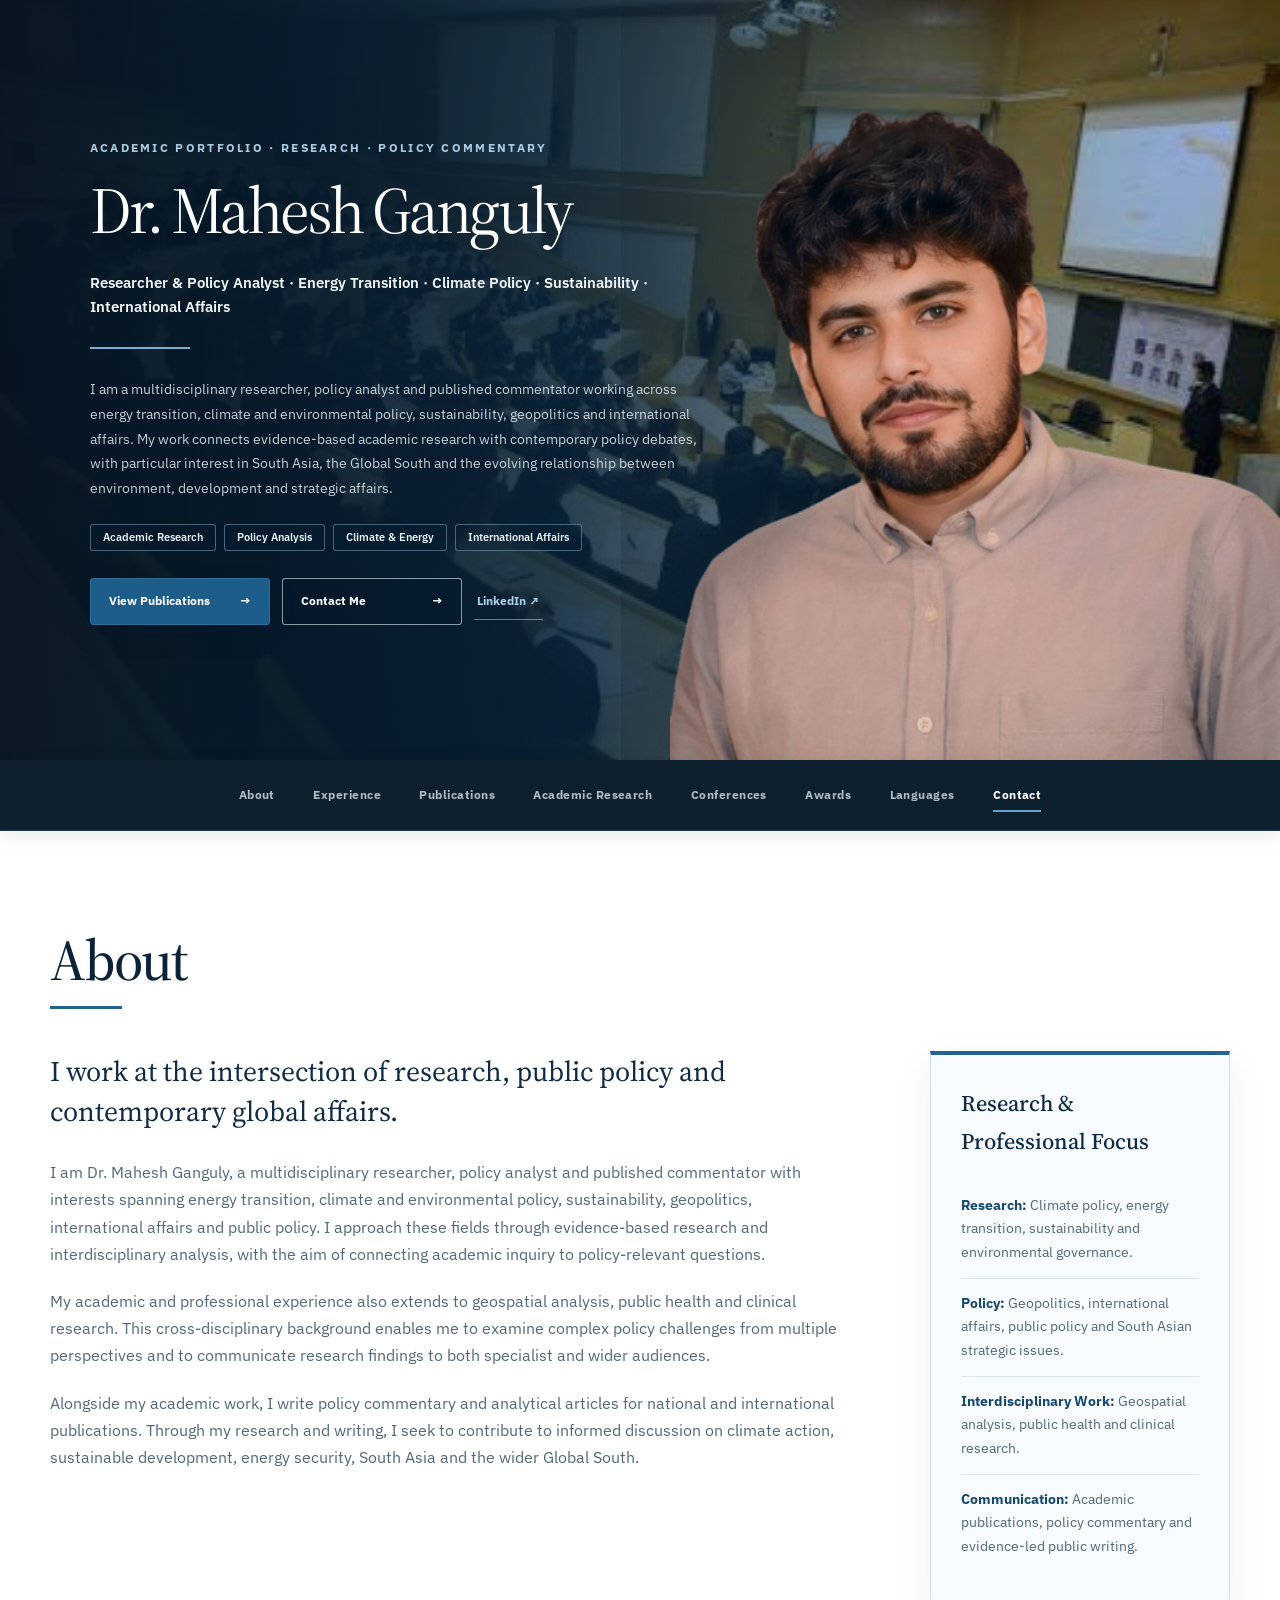
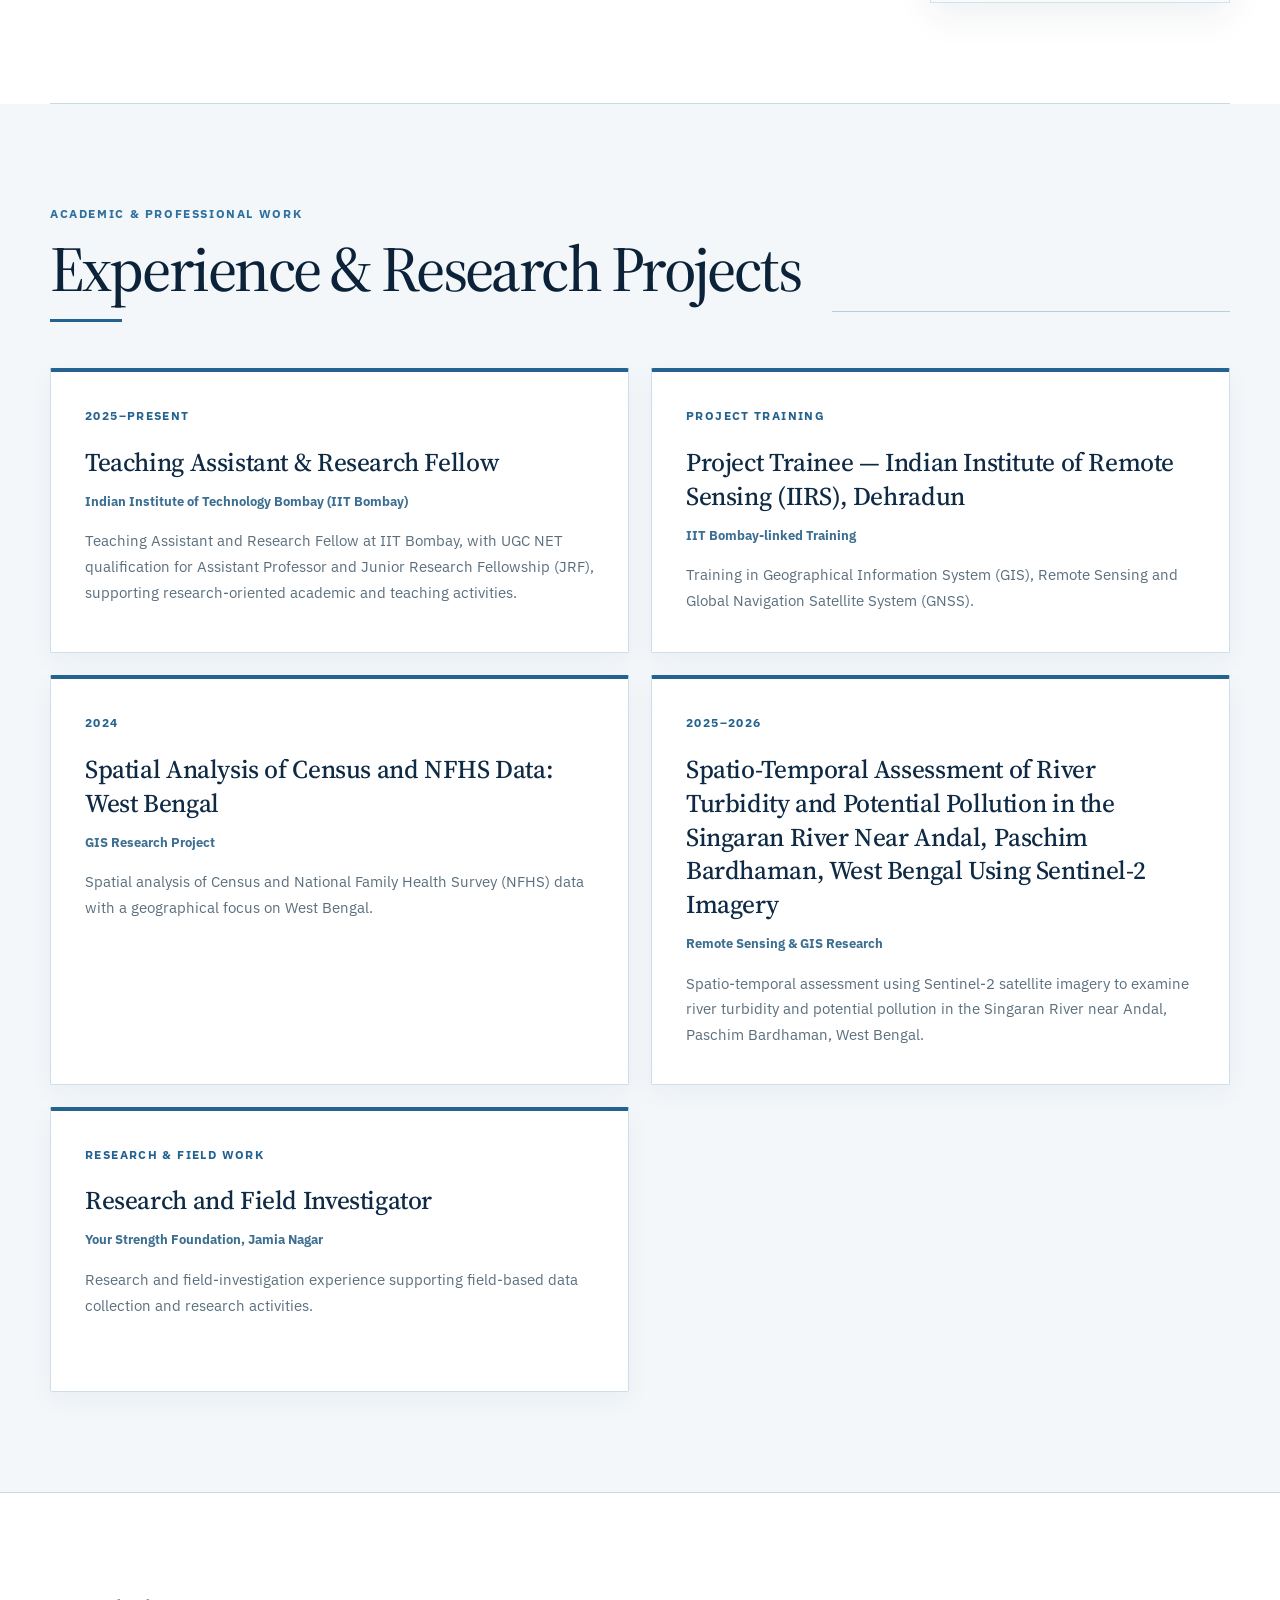
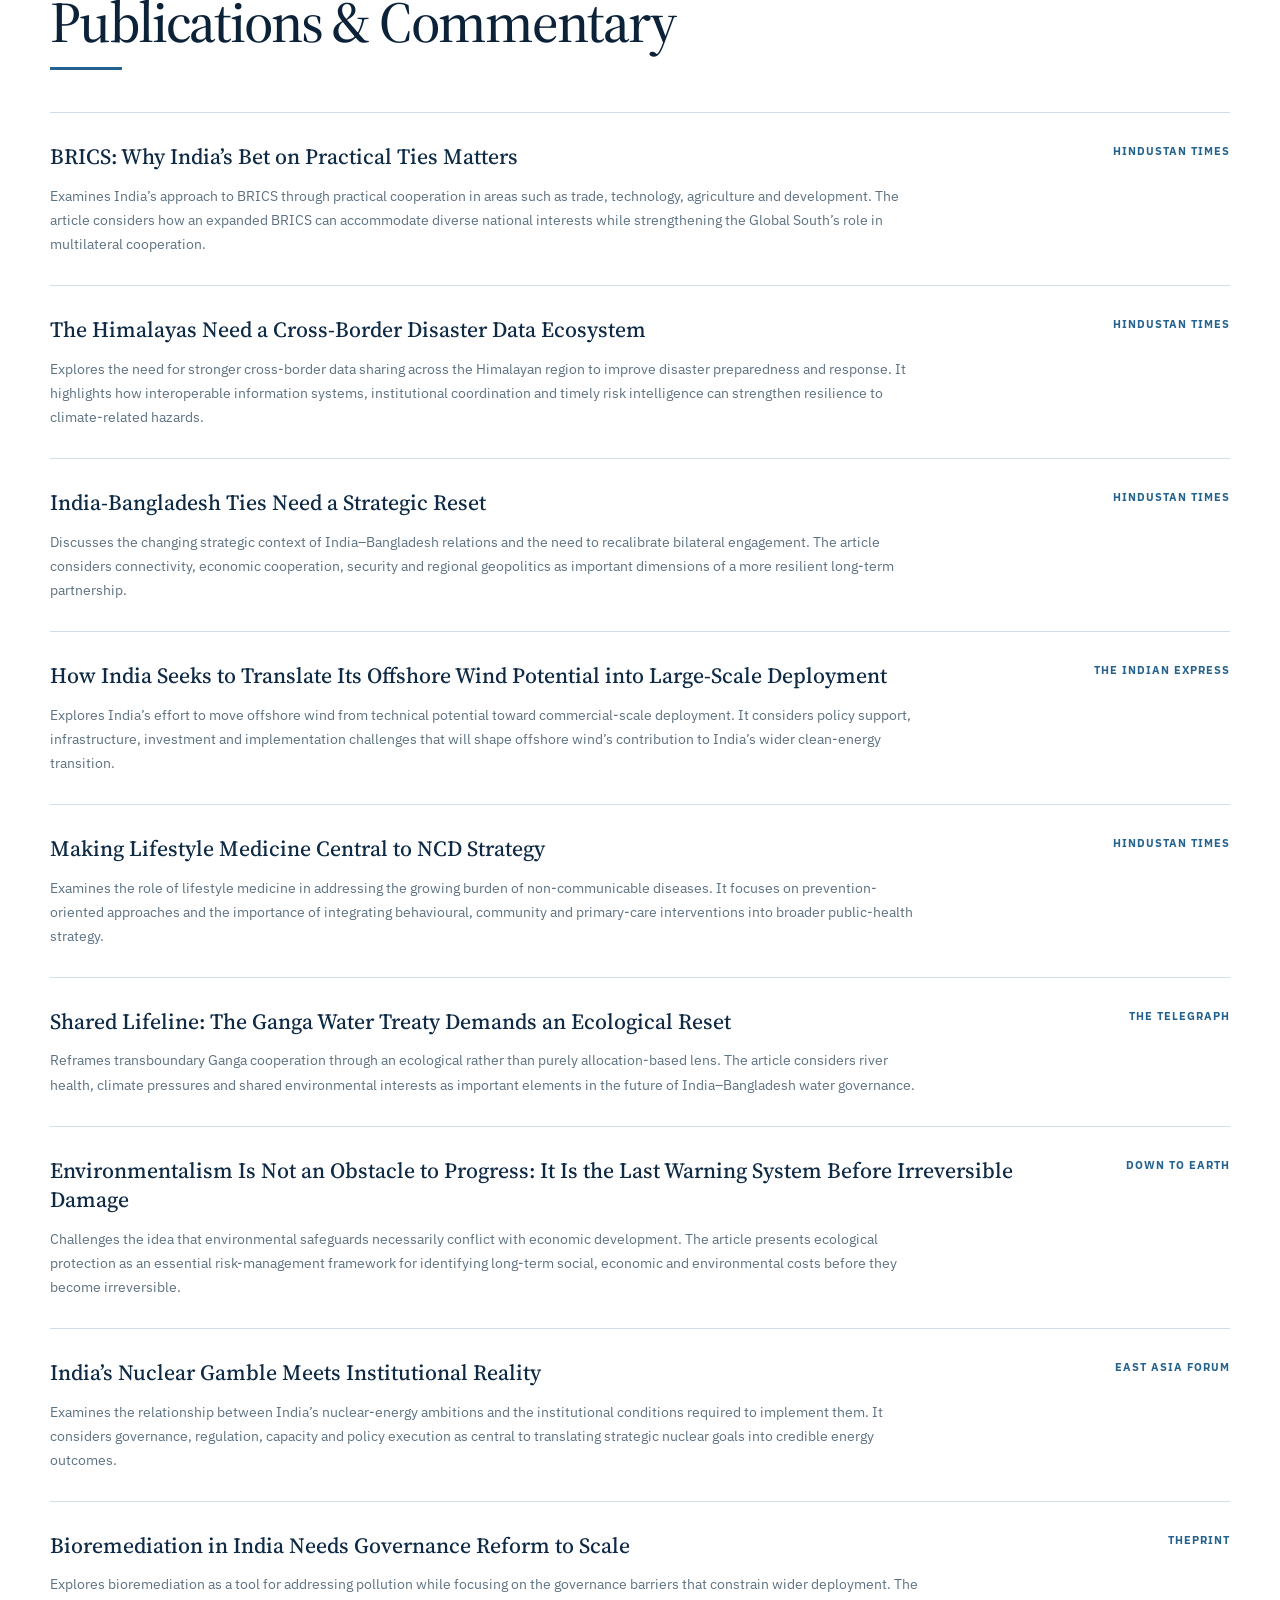
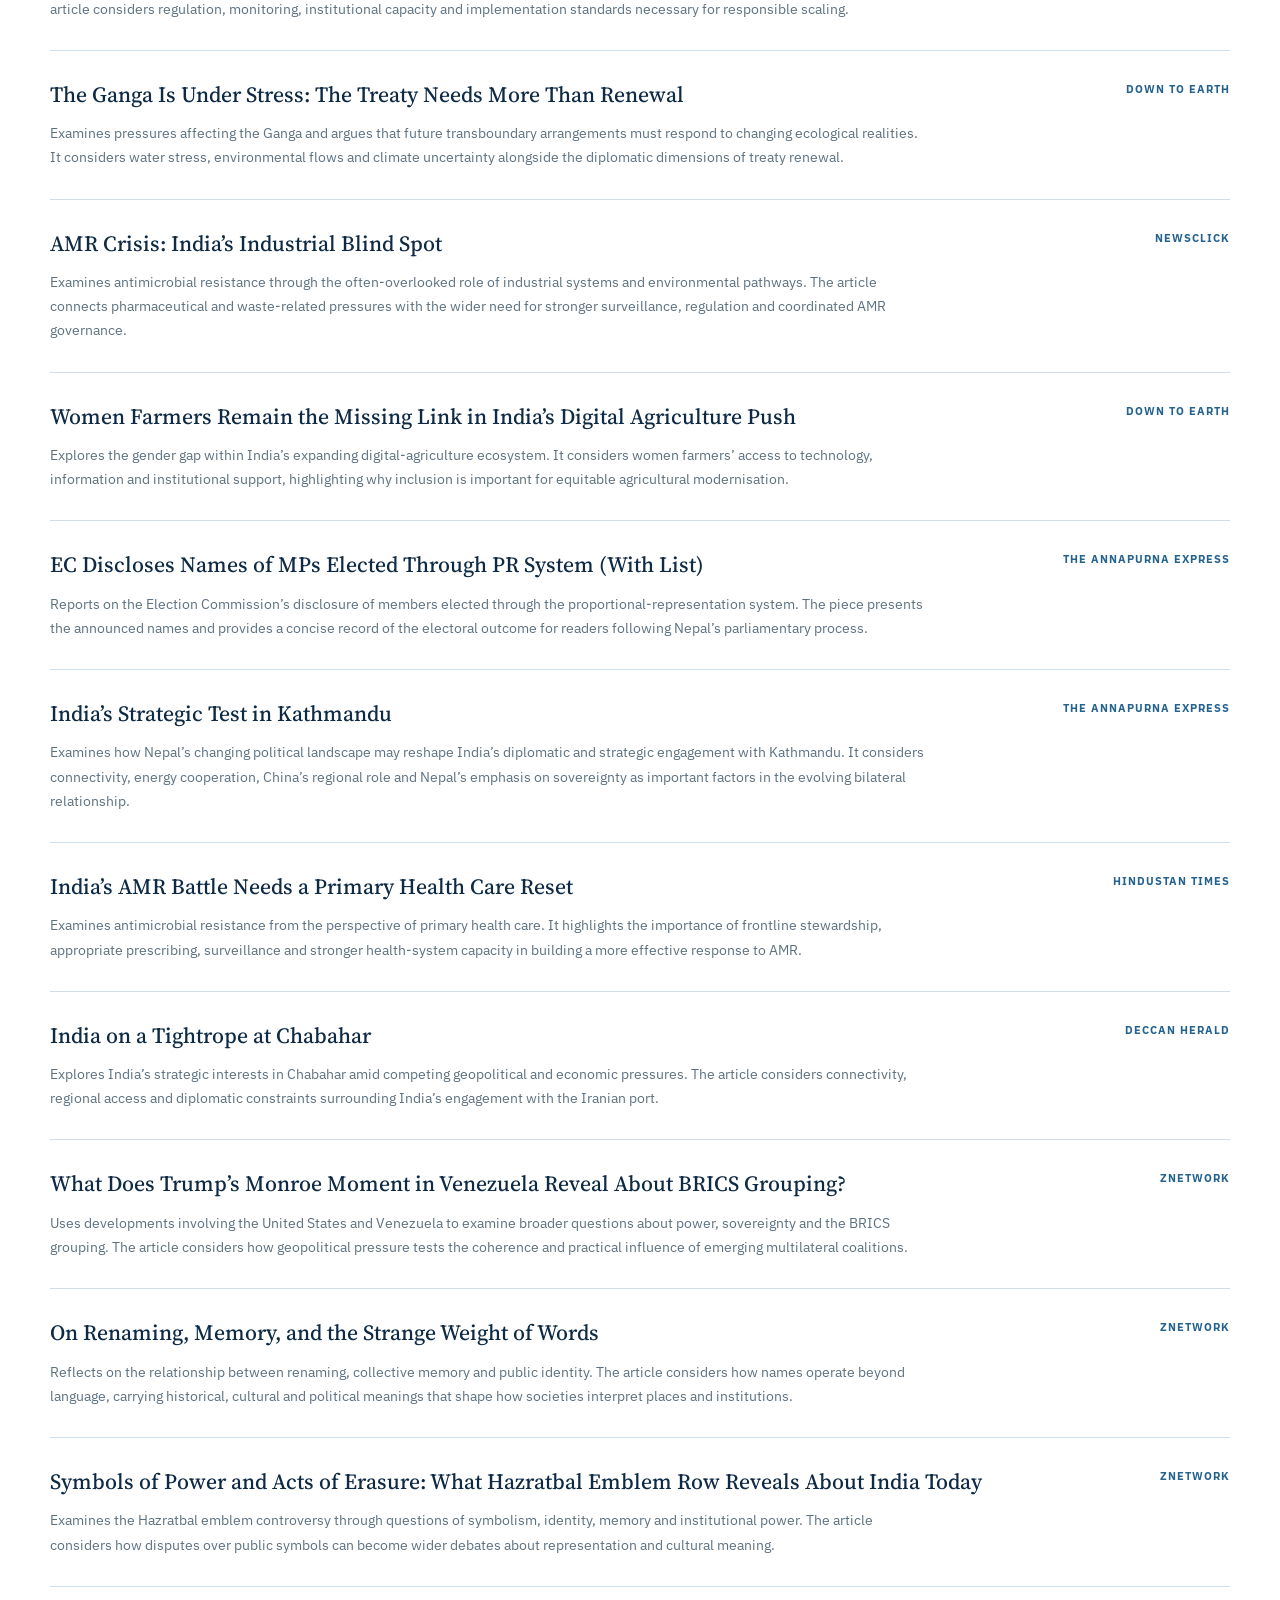
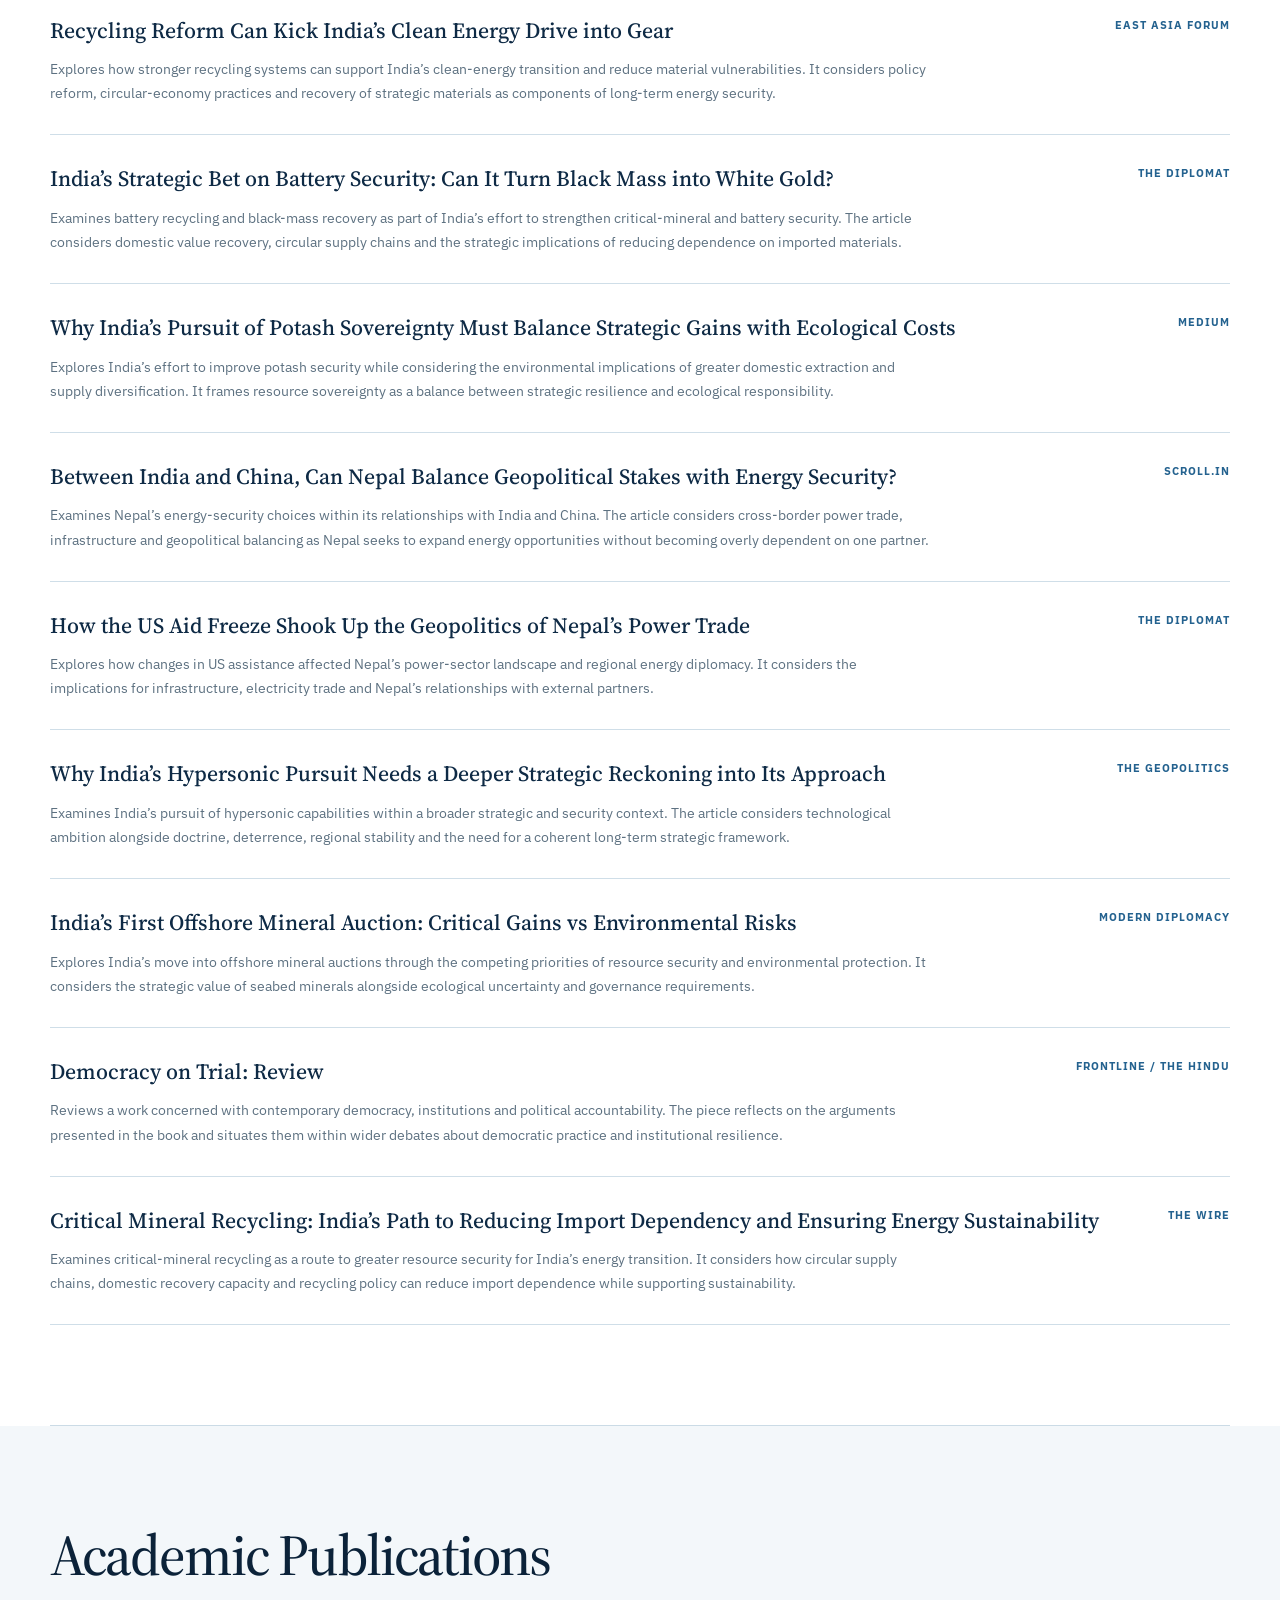
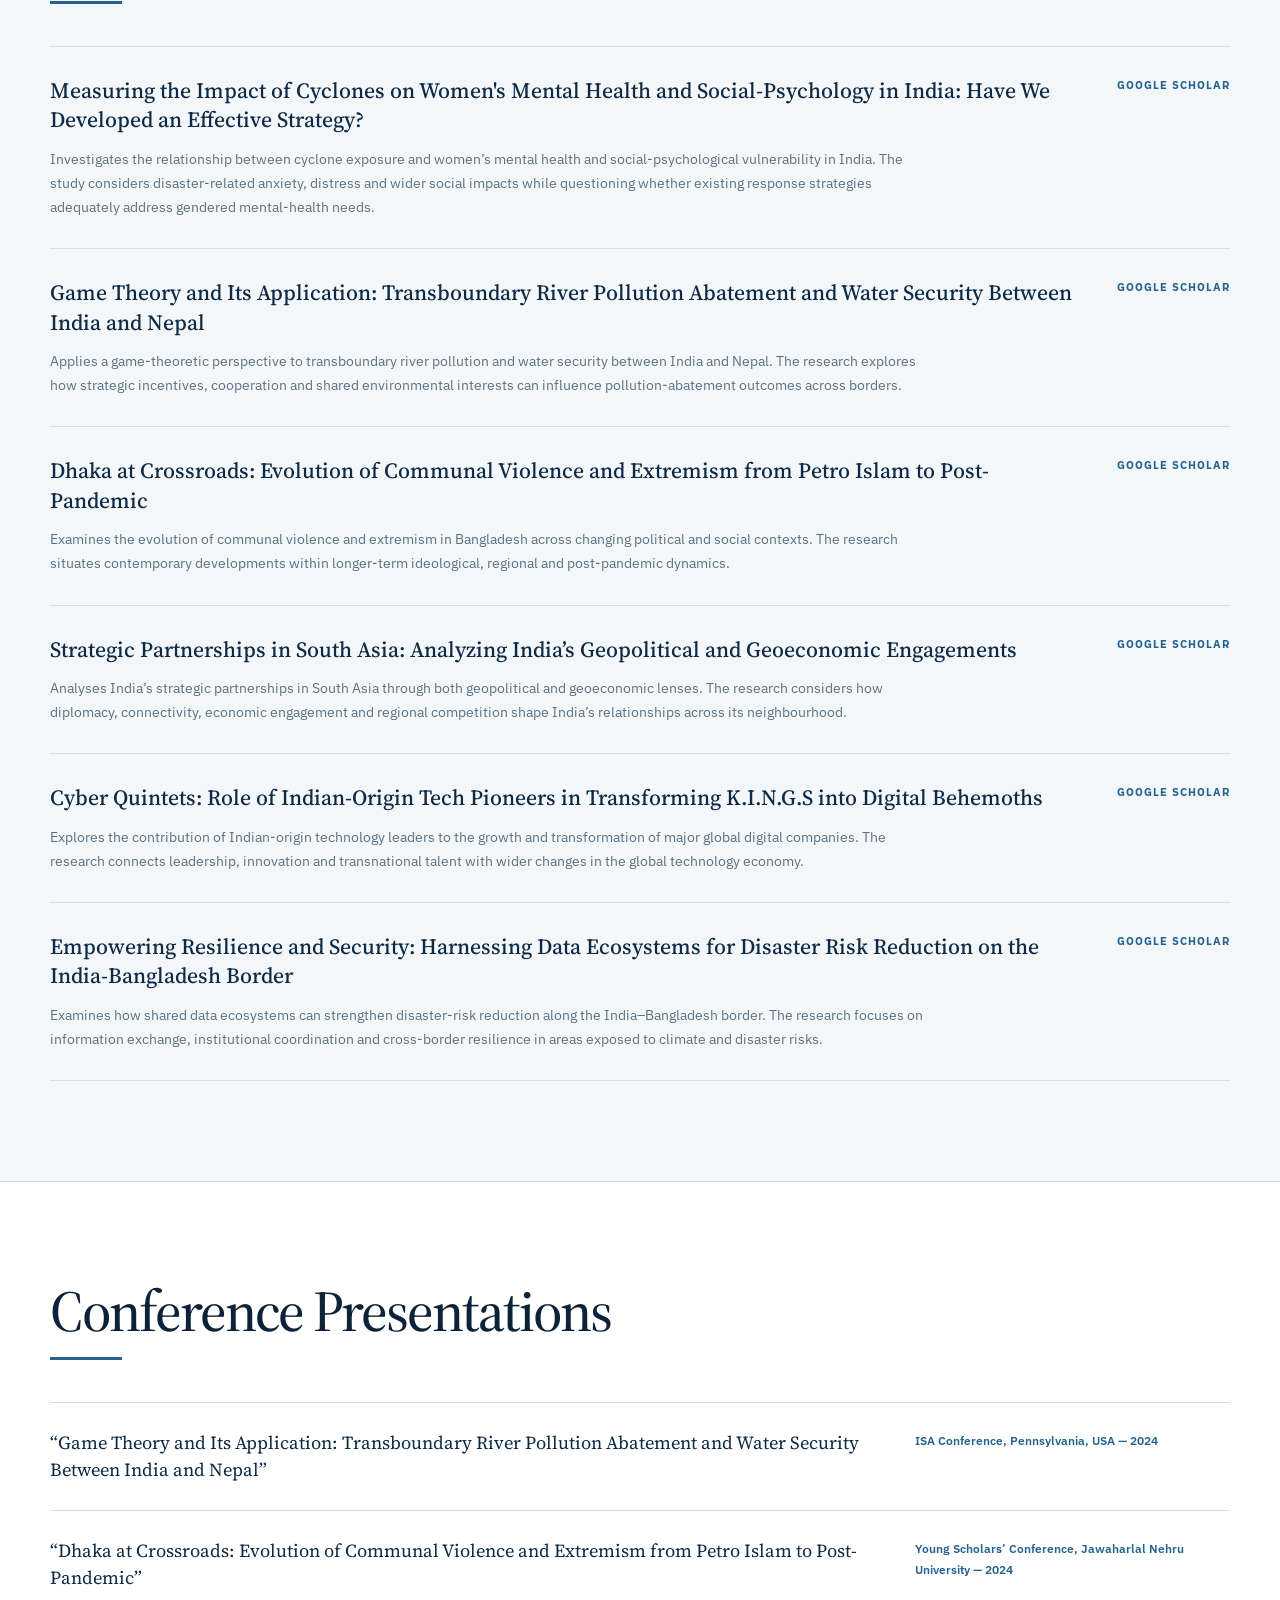
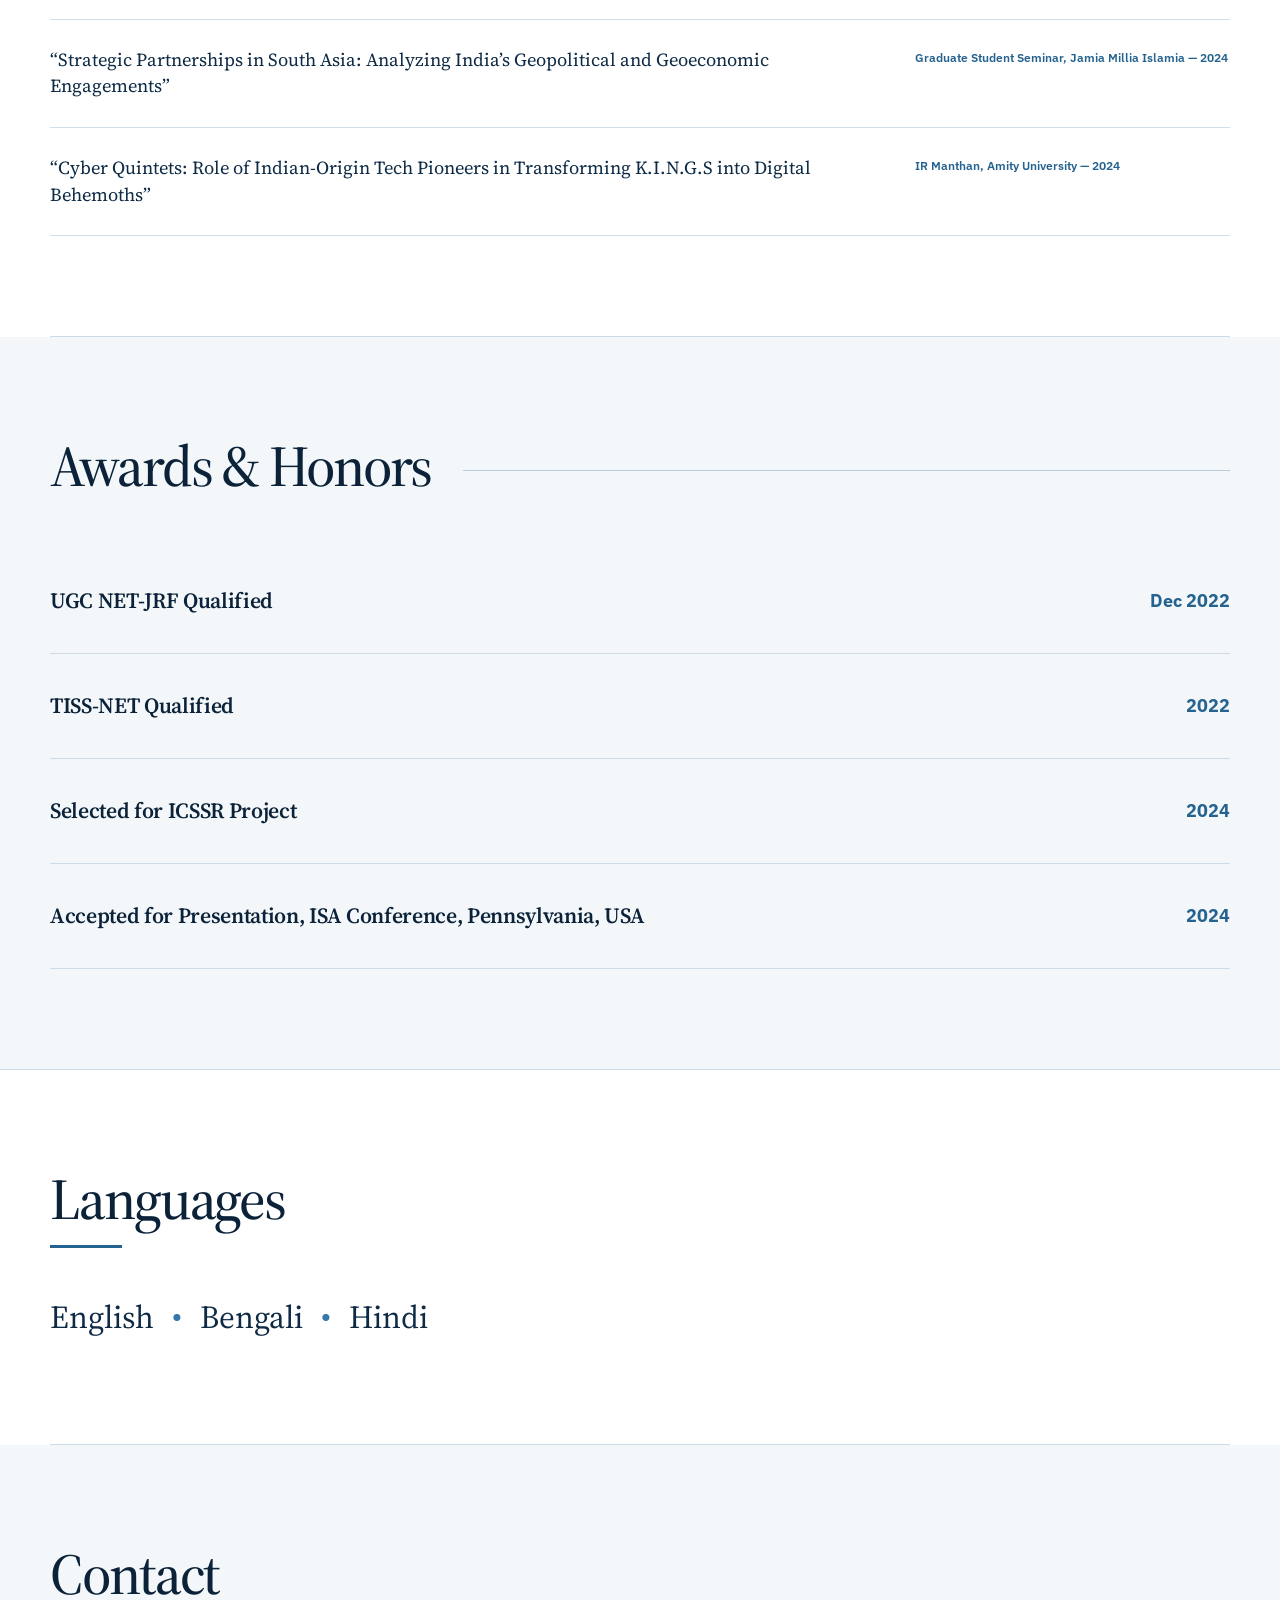
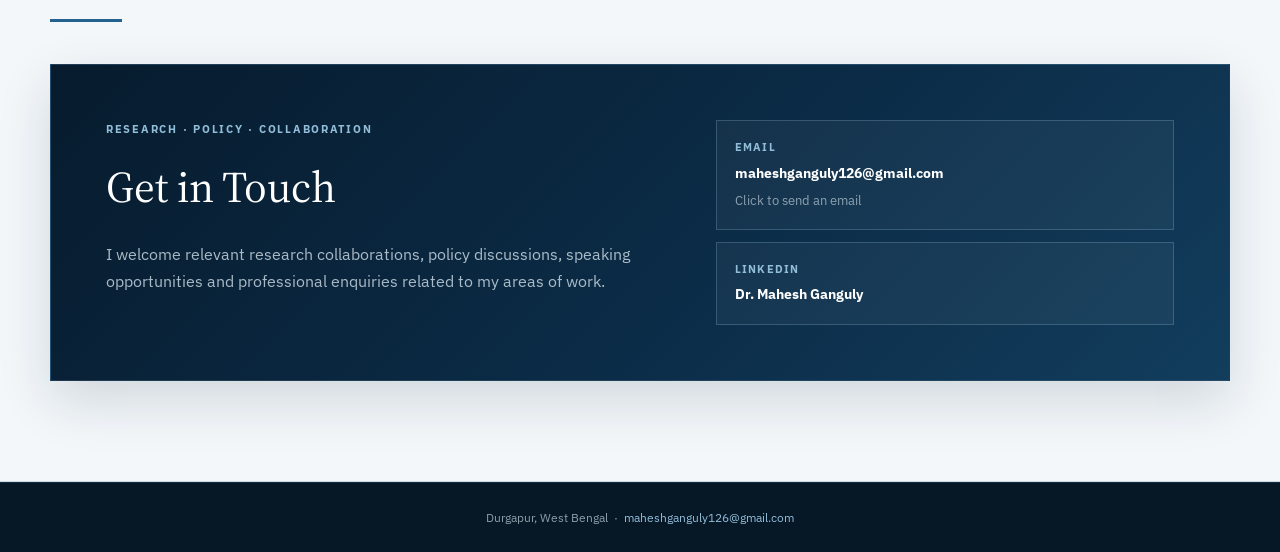
==== index.html @ 9e3719f5 "Add files via upload" ====
<!DOCTYPE html>
<html lang="en">

<head>
  <meta charset="UTF-8">
  <meta name="viewport" content="width=device-width, initial-scale=1, viewport-fit=cover">

  <title>Dr. Mahesh Ganguly | Researcher &amp; Policy Analyst</title>

  <meta name="description"
    content="Official portfolio of Dr. Mahesh Ganguly, researcher and policy analyst working across energy transition, climate policy, sustainability, geopolitics, international affairs and public policy.">

  <meta name="keywords"
    content="Dr. Mahesh Ganguly, Mahesh Ganguly, researcher, policy analyst, energy transition, climate policy, sustainability, environmental policy, geopolitics, international affairs, public policy, South Asia">

  <meta name="author" content="Dr. Mahesh Ganguly">
  <meta name="robots" content="index, follow, max-image-preview:large">
  <meta name="googlebot" content="index, follow, max-image-preview:large">
  <meta name="theme-color" content="#071827">

  <link rel="canonical" href="https://maheshganguly.com/">

  <meta property="og:type" content="profile">
  <meta property="og:url" content="https://maheshganguly.com/">
  <meta property="og:title" content="Dr. Mahesh Ganguly | Researcher &amp; Policy Analyst">
  <meta property="og:description"
    content="Research, academic publications and policy commentary by Dr. Mahesh Ganguly across climate, energy, sustainability and international affairs.">
  <meta property="og:site_name" content="Dr. Mahesh Ganguly">
  <meta property="og:image" content="https://maheshganguly.com/assets/images/mahesh-ganguly-hero.png">
  <meta property="profile:first_name" content="Mahesh">
  <meta property="profile:last_name" content="Ganguly">

  <meta name="twitter:card" content="summary_large_image">
  <meta name="twitter:title" content="Dr. Mahesh Ganguly | Researcher &amp; Policy Analyst">
  <meta name="twitter:description"
    content="Research, academic publications and policy commentary by Dr. Mahesh Ganguly.">
  <meta name="twitter:image" content="https://maheshganguly.com/assets/images/mahesh-ganguly-hero.png">

  <script type="application/ld+json">
  {
    "@context": "https://schema.org",
    "@type": "Person",
    "@id": "https://maheshganguly.com/#person",
    "name": "Dr. Mahesh Ganguly",
    "alternateName": "Mahesh Ganguly",
    "url": "https://maheshganguly.com/",
    "image": "https://maheshganguly.com/assets/images/mahesh-ganguly-hero.png",
    "jobTitle": "Researcher and Policy Analyst",
    "email": "mailto:maheshganguly126@gmail.com",
    "address": {
      "@type": "PostalAddress",
      "addressLocality": "Durgapur",
      "addressRegion": "West Bengal",
      "addressCountry": "IN"
    },
    "knowsAbout": [
      "Energy Transition",
      "Climate Policy",
      "Sustainability",
      "Environmental Policy",
      "Geopolitics",
      "International Affairs",
      "Public Policy",
      "South Asia"
    ],
    "description": "Multidisciplinary researcher, policy analyst and published commentator working across energy transition, climate and environmental policy, sustainability, geopolitics, international affairs and public policy.",
    "sameAs": [
      "https://www.linkedin.com/in/dr-mahesh-ganguly-9821b119a/"
    ]
  }
  </script>

  <link rel="preconnect" href="https://fonts.googleapis.com">
  <link rel="preconnect" href="https://fonts.gstatic.com" crossorigin>

  <link
    href="https://fonts.googleapis.com/css2?family=Source+Serif+4:opsz,wght@8..60,400;8..60,500;8..60,600&family=IBM+Plex+Sans:wght@400;500;600;700&display=swap"
    rel="stylesheet">

  <link rel="stylesheet" href="assets/css/styles.css">
  <link rel="icon" href="assets/images/favicon.svg" type="image/svg+xml">
</head>

<body>

  <div class="wrap">

    <a class="skip-link" href="#main-content">
      Skip to content
    </a>


    <!-- =====================================================
         HERO
         ===================================================== -->

    <header class="hero" id="maheshHero" aria-labelledby="site-title">

      <div class="hero-inner">

        <div class="hero-copy">

          <p class="eyebrow">
            Academic Portfolio · Research · Policy Commentary
          </p>

          <h1 id="site-title">
            Dr. Mahesh Ganguly
          </h1>

          <p class="hero-role">
            Researcher &amp; Policy Analyst · Energy Transition · Climate Policy ·
            Sustainability · International Affairs
          </p>

          <div class="hero-rule" aria-hidden="true"></div>

          <p class="hero-intro">
            I am a multidisciplinary researcher, policy analyst and published
            commentator working across energy transition, climate and environmental
            policy, sustainability, geopolitics and international affairs. My work
            connects evidence-based academic research with contemporary policy debates,
            with particular interest in South Asia, the Global South and the evolving
            relationship between environment, development and strategic affairs.
          </p>

          <div class="hero-meta" aria-label="Research areas">
            <span>Academic Research</span>
            <span>Policy Analysis</span>
            <span>Climate &amp; Energy</span>
            <span>International Affairs</span>
          </div>

          <div class="hero-links">

            <a href="#publications" class="hero-btn hero-btn-primary">
              View Publications
              <span aria-hidden="true">→</span>
            </a>

            <a href="#contact" class="hero-btn hero-btn-secondary">
              Contact Me
              <span aria-hidden="true">→</span>
            </a>

            <a href="https://www.linkedin.com/in/dr-mahesh-ganguly-9821b119a/" target="_blank" rel="noopener noreferrer"
              class="hero-linkedin">
              LinkedIn ↗
            </a>

          </div>

        </div>


        <div class="hero-portrait">

          <img src="assets/images/mahesh-ganguly-hero.png" alt="Portrait of Dr. Mahesh Ganguly"
            fetchpriority="high">

        </div>

      </div>

    </header>


    <!-- =====================================================
         NAVIGATION
         ===================================================== -->

    <nav class="site-nav" aria-label="Primary navigation">

      <div class="site-nav-inner">

        <a href="#about">About</a>
        <a href="#experience">Experience</a>
        <a href="#publications">Publications</a>
        <a href="#academic-publications">Academic Research</a>
        <a href="#conferences">Conferences</a>
        <a href="#awards">Awards</a>
        <a href="#languages">Languages</a>
        <a href="#contact">Contact</a>

      </div>

    </nav>


    <main id="main-content">


      <!-- ===================================================
           ABOUT
           =================================================== -->

      <section class="summary reveal-section" id="about">

        <h2>About</h2>

        <div class="about-grid">

          <div>

            <p class="about-lead">
              I work at the intersection of research, public policy and
              contemporary global affairs.
            </p>

            <p class="about-copy">
              I am Dr. Mahesh Ganguly, a multidisciplinary researcher,
              policy analyst and published commentator with interests spanning
              energy transition, climate and environmental policy, sustainability,
              geopolitics, international affairs and public policy. I approach
              these fields through evidence-based research and interdisciplinary
              analysis, with the aim of connecting academic inquiry to
              policy-relevant questions.
            </p>

            <p class="about-copy">
              My academic and professional experience also extends to geospatial
              analysis, public health and clinical research. This cross-disciplinary
              background enables me to examine complex policy challenges from
              multiple perspectives and to communicate research findings to both
              specialist and wider audiences.
            </p>

            <p class="about-copy">
              Alongside my academic work, I write policy commentary and analytical
              articles for national and international publications. Through my
              research and writing, I seek to contribute to informed discussion on
              climate action, sustainable development, energy security, South Asia
              and the wider Global South.
            </p>

          </div>


          <aside class="about-focus" aria-label="Research and professional focus">

            <h3>Research &amp; Professional Focus</h3>

            <p>
              <strong>Research:</strong>
              Climate policy, energy transition, sustainability and environmental
              governance.
            </p>

            <p>
              <strong>Policy:</strong>
              Geopolitics, international affairs, public policy and South Asian
              strategic issues.
            </p>

            <p>
              <strong>Interdisciplinary Work:</strong>
              Geospatial analysis, public health and clinical research.
            </p>

            <p>
              <strong>Communication:</strong>
              Academic publications, policy commentary and evidence-led public writing.
            </p>

          </aside>

        </div>

      </section>


      <!-- ===================================================
     EXPERIENCE & RESEARCH PROJECTS
     =================================================== -->

<section class="reveal-section experience-section" id="experience">

  <div class="section-heading-row">
    <div>
      <span class="section-kicker">Academic & Professional Work</span>
      <h2>Experience &amp; Research Projects</h2>
    </div>
    <div class="section-heading-line" aria-hidden="true"></div>
  </div>

  <div class="experience-grid">

    <!-- IIT BOMBAY -->
    <article class="experience-card">
      <span class="experience-year">2025–Present</span>

      <h3>Teaching Assistant &amp; Research Fellow</h3>

      <p class="experience-type">
        Indian Institute of Technology Bombay (IIT Bombay)
      </p>

      <p>
        Teaching Assistant and Research Fellow at IIT Bombay, with UGC NET
        qualification for Assistant Professor and Junior Research Fellowship
        (JRF), supporting research-oriented academic and teaching activities.
      </p>
    </article>


    <!-- IIRS -->
    <article class="experience-card">
      <span class="experience-year">Project Training</span>

      <h3>
        Project Trainee — Indian Institute of Remote Sensing (IIRS), Dehradun
      </h3>

      <p class="experience-type">
        IIT Bombay-linked Training
      </p>

      <p>
        Training in Geographical Information System (GIS), Remote Sensing
        and Global Navigation Satellite System (GNSS).
      </p>
    </article>


    <!-- CENSUS / NFHS -->
    <article class="experience-card">
      <span class="experience-year">2024</span>

      <h3>
        Spatial Analysis of Census and NFHS Data: West Bengal
      </h3>

      <p class="experience-type">
        GIS Research Project
      </p>

      <p>
        Spatial analysis of Census and National Family Health Survey (NFHS)
        data with a geographical focus on West Bengal.
      </p>
    </article>


    <!-- SINGARAN RIVER -->
    <article class="experience-card">
      <span class="experience-year">2025–2026</span>

      <h3>
        Spatio-Temporal Assessment of River Turbidity and Potential Pollution
        in the Singaran River Near Andal, Paschim Bardhaman, West Bengal Using
        Sentinel-2 Imagery
      </h3>

      <p class="experience-type">
        Remote Sensing &amp; GIS Research
      </p>

      <p>
        Spatio-temporal assessment using Sentinel-2 satellite imagery to
        examine river turbidity and potential pollution in the Singaran River
        near Andal, Paschim Bardhaman, West Bengal.
      </p>
    </article>


    <!-- FIELD INVESTIGATOR -->
    <article class="experience-card">
      <span class="experience-year">Research &amp; Field Work</span>

      <h3>
        Research and Field Investigator
      </h3>

      <p class="experience-type">
        Your Strength Foundation, Jamia Nagar
      </p>

      <p>
        Research and field-investigation experience supporting field-based
        data collection and research activities.
      </p>
    </article>

  </div>

</section>


      <!-- ===================================================
           PUBLICATIONS & COMMENTARY
           =================================================== -->

      <section class="reveal-section" id="publications">

        <h2>Publications &amp; Commentary</h2>

        <ul class="pub-list">


          <li class="pub-item">
            <a class="pub-title"
              href="https://www.hindustantimes.com/ht-insight/international-affairs/brics-why-india-s-bet-on-practical-ties-matters-101790161275037.html"
              target="_blank" rel="noopener noreferrer">
              BRICS: Why India’s Bet on Practical Ties Matters
            </a>

            <span class="pub-outlet">
              Hindustan Times
            </span>

            <p class="pub-brief">
              Examines India’s approach to BRICS through practical cooperation
              in areas such as trade, technology, agriculture and development.
              The article considers how an expanded BRICS can accommodate diverse
              national interests while strengthening the Global South’s role in
              multilateral cooperation.
            </p>
          </li>


          <li class="pub-item">
            <a class="pub-title"
              href="https://www.hindustantimes.com/ht-insight/climate-change/the-himalayas-need-a-cross-border-disaster-data-ecosystems-101788351707454.html"
              target="_blank" rel="noopener noreferrer">
              The Himalayas Need a Cross-Border Disaster Data Ecosystem
            </a>

            <span class="pub-outlet">
              Hindustan Times
            </span>

            <p class="pub-brief">
              Explores the need for stronger cross-border data sharing across the
              Himalayan region to improve disaster preparedness and response. It
              highlights how interoperable information systems, institutional
              coordination and timely risk intelligence can strengthen resilience
              to climate-related hazards.
            </p>
          </li>


          <li class="pub-item">
            <a class="pub-title"
              href="https://www.hindustantimes.com/ht-insight/international-affairs/indiabangladesh-ties-need-a-strategic-reset-101787821707420.html"
              target="_blank" rel="noopener noreferrer">
              India-Bangladesh Ties Need a Strategic Reset
            </a>

            <span class="pub-outlet">
              Hindustan Times
            </span>

            <p class="pub-brief">
              Discusses the changing strategic context of India–Bangladesh
              relations and the need to recalibrate bilateral engagement. The
              article considers connectivity, economic cooperation, security and
              regional geopolitics as important dimensions of a more resilient
              long-term partnership.
            </p>
          </li>


          <li class="pub-item">
            <a class="pub-title"
              href="https://indianexpress.com/article/upsc-current-affairs/upsc-essentials/how-india-translates-offshore-wind-potential-into-large-scale-deployment-10828523/"
              target="_blank" rel="noopener noreferrer">
              How India Seeks to Translate Its Offshore Wind Potential into
              Large-Scale Deployment
            </a>

            <span class="pub-outlet">
              The Indian Express
            </span>

            <p class="pub-brief">
              Explores India’s effort to move offshore wind from technical
              potential toward commercial-scale deployment. It considers policy
              support, infrastructure, investment and implementation challenges
              that will shape offshore wind’s contribution to India’s wider
              clean-energy transition.
            </p>
          </li>


          <li class="pub-item">
            <a class="pub-title"
              href="https://www.hindustantimes.com/ht-insight/public-health/making-lifestyle-medicine-central-to-ncd-strategy-101782808028866.html"
              target="_blank" rel="noopener noreferrer">
              Making Lifestyle Medicine Central to NCD Strategy
            </a>

            <span class="pub-outlet">
              Hindustan Times
            </span>

            <p class="pub-brief">
              Examines the role of lifestyle medicine in addressing the growing
              burden of non-communicable diseases. It focuses on prevention-oriented
              approaches and the importance of integrating behavioural, community
              and primary-care interventions into broader public-health strategy.
            </p>
          </li>


          <li class="pub-item">
            <a class="pub-title"
              href="https://www.telegraphindia.com/opinion/shared-lifeline-the-ganga-water-treaty-demands-an-ecological-reset-prnt/cid/2168002"
              target="_blank" rel="noopener noreferrer">
              Shared Lifeline: The Ganga Water Treaty Demands an Ecological Reset
            </a>

            <span class="pub-outlet">
              The Telegraph
            </span>

            <p class="pub-brief">
              Reframes transboundary Ganga cooperation through an ecological rather
              than purely allocation-based lens. The article considers river health,
              climate pressures and shared environmental interests as important
              elements in the future of India–Bangladesh water governance.
            </p>
          </li>


          <li class="pub-item">
            <a class="pub-title"
              href="https://www.downtoearth.org.in/environment/environmentalism-is-not-an-obstacle-to-progress-it-is-the-last-warning-system-before-irreversible-damage"
              target="_blank" rel="noopener noreferrer">
              Environmentalism Is Not an Obstacle to Progress: It Is the Last
              Warning System Before Irreversible Damage
            </a>

            <span class="pub-outlet">
              Down To Earth
            </span>

            <p class="pub-brief">
              Challenges the idea that environmental safeguards necessarily
              conflict with economic development. The article presents ecological
              protection as an essential risk-management framework for identifying
              long-term social, economic and environmental costs before they become
              irreversible.
            </p>
          </li>


          <li class="pub-item">
            <a class="pub-title"
              href="https://eastasiaforum.org/2026/05/12/indias-nuclear-gamble-meets-institutional-reality/"
              target="_blank" rel="noopener noreferrer">
              India’s Nuclear Gamble Meets Institutional Reality
            </a>

            <span class="pub-outlet">
              East Asia Forum
            </span>

            <p class="pub-brief">
              Examines the relationship between India’s nuclear-energy ambitions
              and the institutional conditions required to implement them. It
              considers governance, regulation, capacity and policy execution as
              central to translating strategic nuclear goals into credible energy
              outcomes.
            </p>
          </li>


          <li class="pub-item">
            <a class="pub-title"
              href="https://theprint.in/yourturn/subscriberwrites-bioremediation-in-india-needs-governance-reform-to-scale/2928919/"
              target="_blank" rel="noopener noreferrer">
              Bioremediation in India Needs Governance Reform to Scale
            </a>

            <span class="pub-outlet">
              ThePrint
            </span>

            <p class="pub-brief">
              Explores bioremediation as a tool for addressing pollution while
              focusing on the governance barriers that constrain wider deployment.
              The article considers regulation, monitoring, institutional capacity
              and implementation standards necessary for responsible scaling.
            </p>
          </li>


          <li class="pub-item">
            <a class="pub-title"
              href="https://www.downtoearth.org.in/rivers/the-ganga-is-under-stress-the-treaty-needs-more-than-renewal"
              target="_blank" rel="noopener noreferrer">
              The Ganga Is Under Stress: The Treaty Needs More Than Renewal
            </a>

            <span class="pub-outlet">
              Down To Earth
            </span>

            <p class="pub-brief">
              Examines pressures affecting the Ganga and argues that future
              transboundary arrangements must respond to changing ecological
              realities. It considers water stress, environmental flows and climate
              uncertainty alongside the diplomatic dimensions of treaty renewal.
            </p>
          </li>


          <li class="pub-item">
            <a class="pub-title" href="https://www.newsclick.in/amr-crisis-indias-industrial-blind-spot" target="_blank"
              rel="noopener noreferrer">
              AMR Crisis: India’s Industrial Blind Spot
            </a>

            <span class="pub-outlet">
              NewsClick
            </span>

            <p class="pub-brief">
              Examines antimicrobial resistance through the often-overlooked role
              of industrial systems and environmental pathways. The article connects
              pharmaceutical and waste-related pressures with the wider need for
              stronger surveillance, regulation and coordinated AMR governance.
            </p>
          </li>


          <li class="pub-item">
            <a class="pub-title"
              href="https://www.downtoearth.org.in/agriculture/women-farmers-remain-the-missing-link-in-indias-digital-agriculture-push"
              target="_blank" rel="noopener noreferrer">
              Women Farmers Remain the Missing Link in India’s Digital Agriculture Push
            </a>

            <span class="pub-outlet">
              Down To Earth
            </span>

            <p class="pub-brief">
              Explores the gender gap within India’s expanding digital-agriculture
              ecosystem. It considers women farmers’ access to technology,
              information and institutional support, highlighting why inclusion is
              important for equitable agricultural modernisation.
            </p>
          </li>


          <li class="pub-item">
            <a class="pub-title" href="https://theannapurnaexpress.com/story/62963/" target="_blank"
              rel="noopener noreferrer">
              EC Discloses Names of MPs Elected Through PR System (With List)
            </a>

            <span class="pub-outlet">
              The Annapurna Express
            </span>

            <p class="pub-brief">
              Reports on the Election Commission’s disclosure of members elected
              through the proportional-representation system. The piece presents
              the announced names and provides a concise record of the electoral
              outcome for readers following Nepal’s parliamentary process.
            </p>
          </li>


          <li class="pub-item">
            <a class="pub-title" href="https://theannapurnaexpress.com/story/62918/" target="_blank"
              rel="noopener noreferrer">
              India’s Strategic Test in Kathmandu
            </a>

            <span class="pub-outlet">
              The Annapurna Express
            </span>

            <p class="pub-brief">
              Examines how Nepal’s changing political landscape may reshape India’s
              diplomatic and strategic engagement with Kathmandu. It considers
              connectivity, energy cooperation, China’s regional role and Nepal’s
              emphasis on sovereignty as important factors in the evolving bilateral
              relationship.
            </p>
          </li>


          <li class="pub-item">
            <a class="pub-title"
              href="https://htsyndication.com/hindustan-times/article/india-s-amr-battle-needs-a-primary-health-care-reset/98315141"
              target="_blank" rel="noopener noreferrer">
              India’s AMR Battle Needs a Primary Health Care Reset
            </a>

            <span class="pub-outlet">
              Hindustan Times
            </span>

            <p class="pub-brief">
              Examines antimicrobial resistance from the perspective of primary
              health care. It highlights the importance of frontline stewardship,
              appropriate prescribing, surveillance and stronger health-system
              capacity in building a more effective response to AMR.
            </p>
          </li>


          <li class="pub-item">
            <a class="pub-title" href="https://www.deccanherald.com/opinion/india-on-a-tightrope-at-chabahar-3872829"
              target="_blank" rel="noopener noreferrer">
              India on a Tightrope at Chabahar
            </a>

            <span class="pub-outlet">
              Deccan Herald
            </span>

            <p class="pub-brief">
              Explores India’s strategic interests in Chabahar amid competing
              geopolitical and economic pressures. The article considers
              connectivity, regional access and diplomatic constraints surrounding
              India’s engagement with the Iranian port.
            </p>
          </li>


          <li class="pub-item">
            <a class="pub-title"
              href="https://znetwork.org/znetarticle/what-does-trumps-monroe-moment-in-venezuela-reveal-about-brics-grouping/"
              target="_blank" rel="noopener noreferrer">
              What Does Trump’s Monroe Moment in Venezuela Reveal About BRICS Grouping?
            </a>

            <span class="pub-outlet">
              ZNetwork
            </span>

            <p class="pub-brief">
              Uses developments involving the United States and Venezuela to examine
              broader questions about power, sovereignty and the BRICS grouping.
              The article considers how geopolitical pressure tests the coherence
              and practical influence of emerging multilateral coalitions.
            </p>
          </li>


          <li class="pub-item">
            <a class="pub-title"
              href="https://znetwork.org/znetarticle/on-renaming-memory-and-the-strange-weight-of-words/"
              target="_blank" rel="noopener noreferrer">
              On Renaming, Memory, and the Strange Weight of Words
            </a>

            <span class="pub-outlet">
              ZNetwork
            </span>

            <p class="pub-brief">
              Reflects on the relationship between renaming, collective memory and
              public identity. The article considers how names operate beyond
              language, carrying historical, cultural and political meanings that
              shape how societies interpret places and institutions.
            </p>
          </li>


          <li class="pub-item">
            <a class="pub-title"
              href="https://znetwork.org/znetarticle/symbols-of-power-and-acts-of-erasure-what-hazratbal-emblem-row-reveals-about-india-today/"
              target="_blank" rel="noopener noreferrer">
              Symbols of Power and Acts of Erasure: What Hazratbal Emblem Row
              Reveals About India Today
            </a>

            <span class="pub-outlet">
              ZNetwork
            </span>

            <p class="pub-brief">
              Examines the Hazratbal emblem controversy through questions of
              symbolism, identity, memory and institutional power. The article
              considers how disputes over public symbols can become wider debates
              about representation and cultural meaning.
            </p>
          </li>


          <li class="pub-item">
            <a class="pub-title"
              href="https://eastasiaforum.org/2025/09/27/recycling-reform-can-kick-indias-clean-energy-drive-into-gear/"
              target="_blank" rel="noopener noreferrer">
              Recycling Reform Can Kick India’s Clean Energy Drive into Gear
            </a>

            <span class="pub-outlet">
              East Asia Forum
            </span>

            <p class="pub-brief">
              Explores how stronger recycling systems can support India’s
              clean-energy transition and reduce material vulnerabilities. It
              considers policy reform, circular-economy practices and recovery of
              strategic materials as components of long-term energy security.
            </p>
          </li>


          <li class="pub-item">
            <a class="pub-title"
              href="https://thediplomat.com/2025/08/indias-strategic-bet-on-battery-security-can-it-turn-black-mass-into-white-gold/"
              target="_blank" rel="noopener noreferrer">
              India’s Strategic Bet on Battery Security: Can It Turn Black Mass into White Gold?
            </a>

            <span class="pub-outlet">
              The Diplomat
            </span>

            <p class="pub-brief">
              Examines battery recycling and black-mass recovery as part of India’s
              effort to strengthen critical-mineral and battery security. The
              article considers domestic value recovery, circular supply chains and
              the strategic implications of reducing dependence on imported materials.
            </p>
          </li>


          <li class="pub-item">
            <a class="pub-title"
              href="https://medium.com/@maheshganguly1996/why-indias-pursuit-of-potash-sovereignty-must-balance-strategic-gains-with-ecological-costs-401d3e0ad971"
              target="_blank" rel="noopener noreferrer">
              Why India’s Pursuit of Potash Sovereignty Must Balance Strategic
              Gains with Ecological Costs
            </a>

            <span class="pub-outlet">
              Medium
            </span>

            <p class="pub-brief">
              Explores India’s effort to improve potash security while considering
              the environmental implications of greater domestic extraction and
              supply diversification. It frames resource sovereignty as a balance
              between strategic resilience and ecological responsibility.
            </p>
          </li>


          <li class="pub-item">
            <a class="pub-title"
              href="https://scroll.in/article/1080089/between-india-and-china-can-nepal-balance-geopolitical-stakes-with-energy-security"
              target="_blank" rel="noopener noreferrer">
              Between India and China, Can Nepal Balance Geopolitical Stakes with Energy Security?
            </a>

            <span class="pub-outlet">
              Scroll.in
            </span>

            <p class="pub-brief">
              Examines Nepal’s energy-security choices within its relationships
              with India and China. The article considers cross-border power trade,
              infrastructure and geopolitical balancing as Nepal seeks to expand
              energy opportunities without becoming overly dependent on one partner.
            </p>
          </li>


          <li class="pub-item">
            <a class="pub-title"
              href="https://thediplomat.com/2025/03/how-the-us-aid-freeze-shook-up-the-geopolitics-of-nepals-power-trade/"
              target="_blank" rel="noopener noreferrer">
              How the US Aid Freeze Shook Up the Geopolitics of Nepal’s Power Trade
            </a>

            <span class="pub-outlet">
              The Diplomat
            </span>

            <p class="pub-brief">
              Explores how changes in US assistance affected Nepal’s power-sector
              landscape and regional energy diplomacy. It considers the implications
              for infrastructure, electricity trade and Nepal’s relationships with
              external partners.
            </p>
          </li>


          <li class="pub-item">
            <a class="pub-title"
              href="https://thegeopolitics.com/why-indias-hypersonic-pursuit-needs-a-deeper-strategic-reckoning-into-its-approach/"
              target="_blank" rel="noopener noreferrer">
              Why India’s Hypersonic Pursuit Needs a Deeper Strategic Reckoning into Its Approach
            </a>

            <span class="pub-outlet">
              The Geopolitics
            </span>

            <p class="pub-brief">
              Examines India’s pursuit of hypersonic capabilities within a broader
              strategic and security context. The article considers technological
              ambition alongside doctrine, deterrence, regional stability and the
              need for a coherent long-term strategic framework.
            </p>
          </li>


          <li class="pub-item">
            <a class="pub-title"
              href="https://moderndiplomacy.eu/2025/01/26/indias-first-offshore-mineral-auction-critical-gains-vs-environmental-risks/"
              target="_blank" rel="noopener noreferrer">
              India’s First Offshore Mineral Auction: Critical Gains vs Environmental Risks
            </a>

            <span class="pub-outlet">
              Modern Diplomacy
            </span>

            <p class="pub-brief">
              Explores India’s move into offshore mineral auctions through the
              competing priorities of resource security and environmental protection.
              It considers the strategic value of seabed minerals alongside ecological
              uncertainty and governance requirements.
            </p>
          </li>


          <li class="pub-item">
            <a class="pub-title"
              href="https://frontline.thehindu.com/books/review-democracy-on-trial-zoya-hasan-shadow-majoritarianism-indian-politics-society/article69120491.ece"
              target="_blank" rel="noopener noreferrer">
              Democracy on Trial: Review
            </a>

            <span class="pub-outlet">
              Frontline / The Hindu
            </span>

            <p class="pub-brief">
              Reviews a work concerned with contemporary democracy, institutions
              and political accountability. The piece reflects on the arguments
              presented in the book and situates them within wider debates about
              democratic practice and institutional resilience.
            </p>
          </li>


          <li class="pub-item">
            <a class="pub-title"
              href="https://thewire.in/energy/critical-mineral-recycling-indias-path-to-reducing-import-dependency-and-ensuring-energy-sustainability"
              target="_blank" rel="noopener noreferrer">
              Critical Mineral Recycling: India’s Path to Reducing Import Dependency
              and Ensuring Energy Sustainability
            </a>

            <span class="pub-outlet">
              The Wire
            </span>

            <p class="pub-brief">
              Examines critical-mineral recycling as a route to greater resource
              security for India’s energy transition. It considers how circular
              supply chains, domestic recovery capacity and recycling policy can
              reduce import dependence while supporting sustainability.
            </p>
          </li>

        </ul>

      </section>


      <!-- ===================================================
           ACADEMIC PUBLICATIONS
           =================================================== -->

      <section class="reveal-section" id="academic-publications">

        <h2>Academic Publications</h2>

        <ul class="pub-list">


          <li class="pub-item">

            <a class="pub-title"
              href="https://scholar.google.com/citations?view_op=view_citation&amp;hl=en&amp;user=EQxEh1MAAAAJ&amp;citation_for_view=EQxEh1MAAAAJ:u-x6o8ySG0sC"
              target="_blank" rel="noopener noreferrer">
              Measuring the Impact of Cyclones on Women's Mental Health and
              Social-Psychology in India: Have We Developed an Effective Strategy?
            </a>

            <span class="pub-outlet">
              Google Scholar
            </span>

            <p class="pub-brief">
              Investigates the relationship between cyclone exposure and women’s
              mental health and social-psychological vulnerability in India. The
              study considers disaster-related anxiety, distress and wider social
              impacts while questioning whether existing response strategies
              adequately address gendered mental-health needs.
            </p>

          </li>


          <li class="pub-item">

            <a class="pub-title"
              href="https://scholar.google.com/citations?view_op=view_citation&amp;hl=en&amp;user=EQxEh1MAAAAJ&amp;citation_for_view=EQxEh1MAAAAJ:UeHWp8X0CEIC"
              target="_blank" rel="noopener noreferrer">
              Game Theory and Its Application: Transboundary River Pollution
              Abatement and Water Security Between India and Nepal
            </a>

            <span class="pub-outlet">
              Google Scholar
            </span>

            <p class="pub-brief">
              Applies a game-theoretic perspective to transboundary river pollution
              and water security between India and Nepal. The research explores how
              strategic incentives, cooperation and shared environmental interests
              can influence pollution-abatement outcomes across borders.
            </p>

          </li>


          <li class="pub-item">

            <a class="pub-title"
              href="https://scholar.google.com/citations?view_op=view_citation&amp;hl=en&amp;user=EQxEh1MAAAAJ&amp;citation_for_view=EQxEh1MAAAAJ:2osOgNQ5qMEC"
              target="_blank" rel="noopener noreferrer">
              Dhaka at Crossroads: Evolution of Communal Violence and Extremism
              from Petro Islam to Post-Pandemic
            </a>

            <span class="pub-outlet">
              Google Scholar
            </span>

            <p class="pub-brief">
              Examines the evolution of communal violence and extremism in
              Bangladesh across changing political and social contexts. The
              research situates contemporary developments within longer-term
              ideological, regional and post-pandemic dynamics.
            </p>

          </li>


          <li class="pub-item">

            <a class="pub-title"
              href="https://scholar.google.com/citations?view_op=view_citation&amp;hl=en&amp;user=EQxEh1MAAAAJ&amp;citation_for_view=EQxEh1MAAAAJ:qjMakFHDy7sC"
              target="_blank" rel="noopener noreferrer">
              Strategic Partnerships in South Asia: Analyzing India’s Geopolitical
              and Geoeconomic Engagements
            </a>

            <span class="pub-outlet">
              Google Scholar
            </span>

            <p class="pub-brief">
              Analyses India’s strategic partnerships in South Asia through both
              geopolitical and geoeconomic lenses. The research considers how
              diplomacy, connectivity, economic engagement and regional competition
              shape India’s relationships across its neighbourhood.
            </p>

          </li>


          <li class="pub-item">

            <a class="pub-title"
              href="https://scholar.google.com/citations?view_op=view_citation&amp;hl=en&amp;user=EQxEh1MAAAAJ&amp;citation_for_view=EQxEh1MAAAAJ:9yKSN-GCB0IC"
              target="_blank" rel="noopener noreferrer">
              Cyber Quintets: Role of Indian-Origin Tech Pioneers in Transforming
              K.I.N.G.S into Digital Behemoths
            </a>

            <span class="pub-outlet">
              Google Scholar
            </span>

            <p class="pub-brief">
              Explores the contribution of Indian-origin technology leaders to the
              growth and transformation of major global digital companies. The
              research connects leadership, innovation and transnational talent
              with wider changes in the global technology economy.
            </p>

          </li>


          <li class="pub-item">

            <a class="pub-title"
              href="https://scholar.google.com/citations?view_op=view_citation&amp;hl=en&amp;user=EQxEh1MAAAAJ&amp;citation_for_view=EQxEh1MAAAAJ:IjCSPb-OGe4C"
              target="_blank" rel="noopener noreferrer">
              Empowering Resilience and Security: Harnessing Data Ecosystems for
              Disaster Risk Reduction on the India-Bangladesh Border
            </a>

            <span class="pub-outlet">
              Google Scholar
            </span>

            <p class="pub-brief">
              Examines how shared data ecosystems can strengthen disaster-risk
              reduction along the India–Bangladesh border. The research focuses on
              information exchange, institutional coordination and cross-border
              resilience in areas exposed to climate and disaster risks.
            </p>

          </li>

        </ul>

      </section>


      <!-- ===================================================
           CONFERENCE PRESENTATIONS
           =================================================== -->

      <section class="reveal-section" id="conferences">

        <h2>Conference Presentations</h2>

        <ul class="conf-list">

          <li class="conf-item">

            <p class="conf-title">
              “Game Theory and Its Application: Transboundary River Pollution
              Abatement and Water Security Between India and Nepal”
            </p>

            <p class="conf-venue">
              ISA Conference, Pennsylvania, USA — 2024
            </p>

          </li>


          <li class="conf-item">

            <p class="conf-title">
              “Dhaka at Crossroads: Evolution of Communal Violence and Extremism
              from Petro Islam to Post-Pandemic”
            </p>

            <p class="conf-venue">
              Young Scholars’ Conference, Jawaharlal Nehru University — 2024
            </p>

          </li>


          <li class="conf-item">

            <p class="conf-title">
              “Strategic Partnerships in South Asia: Analyzing India’s Geopolitical
              and Geoeconomic Engagements”
            </p>

            <p class="conf-venue">
              Graduate Student Seminar, Jamia Millia Islamia — 2024
            </p>

          </li>


          <li class="conf-item">

            <p class="conf-title">
              “Cyber Quintets: Role of Indian-Origin Tech Pioneers in Transforming
              K.I.N.G.S into Digital Behemoths”
            </p>

            <p class="conf-venue">
              IR Manthan, Amity University — 2024
            </p>

          </li>

        </ul>

      </section>


      <!-- ===================================================
           AWARDS & HONORS
           =================================================== -->

      <section class="reveal-section awards-section" id="awards">

        <div class="section-heading-row">

          <h2>
            Awards &amp; Honors
          </h2>

          <div class="section-heading-line" aria-hidden="true"></div>

        </div>


        <div class="awards-list">

          <article class="award-row">

            <h3>
              UGC NET-JRF Qualified
            </h3>

            <time datetime="2022-12">
              Dec 2022
            </time>

          </article>


          <article class="award-row">

            <h3>
              TISS-NET Qualified
            </h3>

            <time datetime="2022">
              2022
            </time>

          </article>


          <article class="award-row">

            <h3>
              Selected for ICSSR Project
            </h3>

            <time datetime="2024">
              2024
            </time>

          </article>


          <article class="award-row">

            <h3>
              Accepted for Presentation, ISA Conference,
              Pennsylvania, USA
            </h3>

            <time datetime="2024">
              2024
            </time>

          </article>

        </div>

      </section>


      <!-- ===================================================
           LANGUAGES
           =================================================== -->

      <section class="reveal-section" id="languages">

        <h2>
          Languages
        </h2>

        <p class="lang-row">
          English
          <span>•</span>
          Bengali
          <span>•</span>
          Hindi
        </p>

      </section>


      <!-- ===================================================
           CONTACT
           =================================================== -->

      <section id="contact" class="reveal-section contact-section">

        <h2>
          Contact
        </h2>

        <div class="contact-card">

          <div>

            <p class="contact-kicker">
              Research · Policy · Collaboration
            </p>

            <h3>
              Get in Touch
            </h3>

            <p>
              I welcome relevant research collaborations, policy discussions,
              speaking opportunities and professional enquiries related to my
              areas of work.
            </p>

          </div>


          <div class="contact-links">

            <a href="mailto:maheshganguly126@gmail.com" class="email-link"
              aria-label="Send email to maheshganguly126@gmail.com">

              <span>Email</span>

              <strong>
                maheshganguly126@gmail.com
              </strong>

              <small>
                Click to send an email
              </small>

            </a>


            <a href="https://www.linkedin.com/in/dr-mahesh-ganguly-9821b119a/" target="_blank"
              rel="noopener noreferrer">

              <span>
                LinkedIn
              </span>

              <strong>
                Dr. Mahesh Ganguly
              </strong>

            </a>

          </div>

        </div>

      </section>

    </main>


    <!-- =====================================================
         FOOTER
         ===================================================== -->

    <footer>

      <p>
        Durgapur, West Bengal
        &nbsp;·&nbsp;

        <a href="mailto:maheshganguly126@gmail.com">
          maheshganguly126@gmail.com
        </a>
      </p>

    </footer>

  </div>


  <script src="assets/js/app.js" defer></script>

</body>

</html>
---- assets/css/styles.css ----
/* ============================================================
   DR. MAHESH GANGULY
   FINAL CLEAN PORTFOLIO
   DARK CINEMATIC HERO / PORTRAIT EXTREME RIGHT
   ============================================================ */


/* ============================================================
   01. VARIABLES
   ============================================================ */

:root {
  --navy: #183f63;
  --blue: #245f91;
  --blue-dark: #163f63;

  --cream: #f5efe4;
  --paper: #fbf7ef;
  --paper-white: #fffdf8;

  --ink: #1f2933;
  --muted: #68727d;

  --line: #ddd2c2;

  --gold: #b58b59;
  --gold-light: #d6b37f;
  --gold-dark: #92683a;

  --hero-dark: #211b16;

  --serif: "Source Serif 4", Georgia, serif;
  --sans: "IBM Plex Sans", Arial, sans-serif;

  --content-width: 1180px;
}


/* ============================================================
   02. RESET
   ============================================================ */

*,
*::before,
*::after {
  box-sizing: border-box;
}

html {
  scroll-behavior: smooth;
  scroll-padding-top: 88px;
}

body {
  margin: 0;

  background: var(--cream);
  color: var(--ink);

  font-family: var(--sans);
  line-height: 1.7;

  -webkit-font-smoothing: antialiased;
  text-rendering: optimizeLegibility;
}

img {
  display: block;
}

a {
  color: inherit;
}

button,
input,
textarea,
select {
  font: inherit;
}

::selection {
  background: var(--gold);
  color: #fff;
}

.wrap {
  width: 100%;
  overflow: clip;
}


/* ============================================================
   03. ACCESSIBILITY
   ============================================================ */

.skip-link {
  position: fixed;
  z-index: 9999;

  top: 12px;
  left: 12px;

  padding: 10px 15px;

  background: #fff;
  color: #111;

  transform: translateY(-160%);

  transition: transform 160ms ease;
}

.skip-link:focus {
  transform: translateY(0);
}

:focus-visible {
  outline: 3px solid rgba(181, 139, 89, 0.55);
  outline-offset: 4px;
}


/* ============================================================
   04–09. PROFESSIONAL ACADEMIC HERO
   CLASSROOM BACKGROUND / CLEAN OVERLAY / PORTRAIT RIGHT
   ============================================================ */

.hero {
  position: relative;
  isolation: isolate;

  width: 100%;
  min-height: 760px;

  overflow: hidden;

  color: #ffffff;

  background:
    linear-gradient(90deg,
      rgba(16, 30, 43, 0.94) 0%,
      rgba(20, 36, 50, 0.88) 30%,
      rgba(24, 42, 56, 0.70) 52%,
      rgba(24, 39, 51, 0.30) 72%,
      rgba(18, 29, 38, 0.08) 100%),
    url("../images/images.jpeg") center center / cover no-repeat;
}


/* ------------------------------------------------------------
   CLEAN OVERLAY
   No circles / no dramatic brown effect
   ------------------------------------------------------------ */

.hero::before {
  content: "";

  position: absolute;
  z-index: 0;

  inset: 0;

  background:
    linear-gradient(180deg,
      rgba(8, 20, 30, 0.08) 0%,
      rgba(8, 20, 30, 0.02) 55%,
      rgba(8, 20, 30, 0.14) 100%);

  pointer-events: none;
}


/* remove decorative circle completely */

.hero::after {
  content: none;

  display: none;
}


/* ============================================================
   HERO INNER
   ============================================================ */

.hero-inner {
  position: relative;
  z-index: 2;

  width: 100%;
  min-height: 760px;

  margin: 0;
}


/* ============================================================
   LEFT CONTENT
   ============================================================ */

.hero-copy {
  position: relative;
  z-index: 20;

  display: flex;
  flex-direction: column;
  justify-content: center;

  width: 58%;
  max-width: 980px;

  min-height: 760px;

  margin: 0;

  padding:
    80px 40px 75px max(7vw, calc((100vw - 1180px) / 2));
}


/* ============================================================
   EYEBROW
   ============================================================ */

.eyebrow {
  margin: 0 0 22px;

  color: #d9c7a7;

  font-family:
    "IBM Plex Sans",
    Arial,
    sans-serif;

  font-size: 0.72rem;
  font-weight: 700;
  line-height: 1.4;

  letter-spacing: 0.2em;
  text-transform: uppercase;

  text-shadow: none;
}


/* ============================================================
   NAME — ONE LINE
   ============================================================ */

.hero h1 {
  width: max-content;
  max-width: none;

  margin: 0;

  color: #ffffff;

  font-family:
    "Source Serif 4",
    Georgia,
    serif;

  font-size:
    clamp(3.6rem, 5.1vw, 5.8rem);

  font-weight: 400;
  line-height: 1;

  letter-spacing: -0.045em;

  white-space: nowrap;

  text-shadow:
    0 2px 12px rgba(0, 0, 0, 0.16);
}


/* ============================================================
   ROLE
   ============================================================ */

.hero-role {
  max-width: 760px;

  margin: 28px 0 0;

  color: rgba(255, 255, 255, 0.94);

  font-family:
    "IBM Plex Sans",
    Arial,
    sans-serif;

  font-size:
    clamp(0.94rem, 1.05vw, 1.08rem);

  font-weight: 600;
  line-height: 1.6;

  text-shadow: none;
}


/* ============================================================
   DIVIDER
   ============================================================ */

.hero-rule {
  width: 100px;
  height: 2px;

  margin: 28px 0;

  background: #c7a66f;
}


/* ============================================================
   INTRO
   ============================================================ */

.hero-intro {
  max-width: 700px;

  margin: 0;

  color: rgba(255, 255, 255, 0.78);

  font-family:
    "IBM Plex Sans",
    Arial,
    sans-serif;

  font-size:
    clamp(0.88rem, 0.94vw, 0.96rem);

  font-weight: 400;
  line-height: 1.75;

  text-shadow: none;
}


/* ============================================================
   FOCUS TAGS
   ============================================================ */

.hero-meta {
  display: flex;
  flex-wrap: wrap;

  gap: 8px;

  margin-top: 24px;
}


.hero-meta span {
  display: inline-flex;
  align-items: center;

  padding: 7px 12px;

  border:
    1px solid rgba(255, 255, 255, 0.28);

  border-radius: 3px;

  background:
    rgba(16, 29, 40, 0.28);

  color:
    rgba(255, 255, 255, 0.88);

  font-size: 0.67rem;
  font-weight: 600;
  line-height: 1;

  -webkit-backdrop-filter: blur(5px);
  backdrop-filter: blur(5px);
}


/* ============================================================
   HERO LINKS
   ============================================================ */

.hero-links {
  display: flex;
  flex-wrap: wrap;
  align-items: center;

  gap: 12px;

  margin-top: 27px;
}


/* common button */

.hero-btn {
  display: inline-flex;
  align-items: center;
  justify-content: space-between;

  gap: 24px;

  min-width: 180px;
  min-height: 47px;

  padding: 0 18px;

  border-radius: 3px;

  font-size: 0.75rem;
  font-weight: 700;

  text-decoration: none;

  transition:
    transform 180ms ease,
    background-color 180ms ease,
    border-color 180ms ease;
}


/* professional blue primary */

.hero-btn-primary {
  border:
    1px solid #2d668e;

  background: #245b82;

  color: #ffffff;

  box-shadow:
    0 7px 18px rgba(0, 0, 0, 0.12);
}


.hero-btn-primary:hover {
  background: #2b698f;

  transform: translateY(-2px);
}


/* secondary */

.hero-btn-secondary {
  border:
    1px solid rgba(255, 255, 255, 0.52);

  background:
    rgba(13, 27, 38, 0.22);

  color: #ffffff;

  box-shadow: none;
}


.hero-btn-secondary:hover {
  border-color:
    rgba(255, 255, 255, 0.82);

  background:
    rgba(255, 255, 255, 0.08);

  transform: translateY(-2px);
}


/* LinkedIn */

.hero-linkedin {
  padding: 8px 3px;

  border-bottom:
    1px solid rgba(216, 199, 167, 0.55);

  color: #d9c7a7;

  font-size: 0.75rem;
  font-weight: 700;

  text-decoration: none;

  transition:
    color 180ms ease,
    border-color 180ms ease;
}


.hero-linkedin:hover {
  color: #ffffff;

  border-bottom-color: #ffffff;
}


/* ============================================================
   PORTRAIT
   EXTREME RIGHT
   ============================================================ */

.hero-portrait {
  position: absolute;
  z-index: 10;

  top: 0;
  right: 0;
  bottom: 0;
  left: auto;

  width: 46%;
  height: 100%;

  min-height: 760px;

  margin: 0;
  padding: 0;

  overflow: visible;

  pointer-events: none;
}


/* subtle separation between copy and portrait */

.hero-portrait::before {
  content: "";

  position: absolute;
  z-index: 11;

  top: 0;
  bottom: 0;
  left: -70px;

  width: 160px;

  background:
    linear-gradient(90deg,
      rgba(19, 34, 46, 0.20),
      rgba(19, 34, 46, 0));

  pointer-events: none;
}


/* ============================================================
   ACTUAL PORTRAIT IMAGE
   ============================================================ */

.hero-portrait img {
  position: absolute;
  z-index: 12;

  top: auto;
  right: 0;
  bottom: 0;
  left: auto;

  display: block;

  width:
    clamp(610px, 45vw, 850px);

  height: auto;

  max-width: none;
  max-height: 735px;

  margin: 0;
  padding: 0;

  object-fit: contain;
  object-position: right bottom;

  filter:
    drop-shadow(-8px 8px 20px rgba(0, 0, 0, 0.10));

  transform: none;
  animation: none;
}


/* ============================================================
   LAPTOP
   ============================================================ */

@media (min-width: 981px) and (max-width: 1250px) {

  .hero,
  .hero-inner {
    min-height: 700px;
  }


  .hero-copy {
    width: 59%;
    min-height: 700px;

    padding:
      65px 28px 60px 48px;
  }


  .hero h1 {
    font-size:
      clamp(3.2rem, 5vw, 4.5rem);
  }


  .hero-role {
    max-width: 620px;

    font-size: 0.91rem;
  }


  .hero-intro {
    max-width: 600px;

    font-size: 0.84rem;
  }


  .hero-portrait {
    width: 44%;
    min-height: 700px;
  }


  .hero-portrait img {
    right: 0;

    width:
      clamp(530px, 46vw, 700px);

    max-height: 680px;
  }
}


/* ============================================================
   TABLET
   ============================================================ */

@media (max-width: 980px) {

  .hero {
    min-height: auto;

    background:
      linear-gradient(180deg,
        rgba(15, 29, 40, 0.91) 0%,
        rgba(18, 34, 46, 0.84) 56%,
        rgba(17, 31, 42, 0.55) 100%),
      url("https://images.unsplash.com/photo-1524178232363-1fb2b075b655?auto=format&fit=crop&w=1400&q=86") center center / cover no-repeat;
  }


  .hero-inner {
    display: flex;
    flex-direction: column;

    min-height: 0;
  }


  .hero-copy {
    order: 1;

    width: 100%;
    max-width: 780px;
    min-height: 0;

    padding:
      62px 32px 32px;
  }


  .hero h1 {
    width: auto;

    font-size:
      clamp(3rem, 8vw, 4.7rem);

    white-space: normal;
  }


  .hero-portrait {
    position: relative;

    order: 2;

    top: auto;
    right: auto;
    bottom: auto;
    left: auto;

    width: 100%;
    height: 500px;
    min-height: 500px;

    overflow: hidden;
  }


  .hero-portrait::before {
    display: none;
  }


  .hero-portrait img {
    right: 0;
    bottom: 0;

    width:
      min(620px, 82vw);

    max-height: 500px;
  }
}


/* ============================================================
   MOBILE
   ============================================================ */

@media (max-width: 650px) {

  .hero-copy {
    padding:
      46px 19px 26px;
  }


  .eyebrow {
    margin-bottom: 15px;

    font-size: 0.59rem;

    letter-spacing: 0.15em;
  }


  .hero h1 {
    font-size:
      clamp(2.65rem, 12vw, 3.8rem);

    line-height: 1;
  }


  .hero-role {
    margin-top: 19px;

    font-size: 0.84rem;
  }


  .hero-rule {
    width: 80px;

    margin: 21px 0;
  }


  .hero-intro {
    font-size: 0.82rem;
    line-height: 1.65;
  }


  .hero-meta {
    gap: 6px;

    margin-top: 19px;
  }


  .hero-meta span {
    padding: 7px 9px;

    font-size: 0.61rem;
  }


  .hero-links {
    display: grid;

    grid-template-columns:
      1fr 1fr;

    gap: 9px;

    margin-top: 22px;
  }


  .hero-btn {
    width: 100%;
    min-width: 0;

    min-height: 45px;

    padding: 0 11px;

    font-size: 0.67rem;
  }


  .hero-linkedin {
    grid-column: 1 / -1;

    width: max-content;
  }


  .hero-portrait {
    height: 390px;
    min-height: 390px;
  }


  .hero-portrait img {
    right: 0;

    width:
      min(490px, 100vw);

    max-height: 390px;
  }
}


/* ============================================================
   SMALL MOBILE
   ============================================================ */

@media (max-width: 390px) {

  .hero h1 {
    font-size:
      clamp(2.4rem, 11.5vw, 3.1rem);
  }


  .hero-links {
    grid-template-columns: 1fr;
  }


  .hero-linkedin {
    grid-column: auto;
  }


  .hero-portrait {
    height: 350px;
    min-height: 350px;
  }


  .hero-portrait img {
    right: 0;

    width:
      min(440px, 106vw);

    max-height: 350px;
  }
}


/* ============================================================
   10. NAVIGATION
   ============================================================ */

.site-nav {
  position: sticky;
  z-index: 100;

  top: 0;

  width: 100%;

  border-bottom: 1px solid rgba(216, 203, 183, 0.78);

  background: rgba(255, 253, 248, 0.95);

  -webkit-backdrop-filter: blur(16px);
  backdrop-filter: blur(16px);
}

.site-nav-inner {
  display: flex;
  align-items: center;
  justify-content: center;
  flex-wrap: wrap;

  gap: clamp(18px, 3vw, 40px);

  width: min(var(--content-width), calc(100% - 40px));
  min-height: 70px;

  margin-inline: auto;
}

.site-nav a {
  position: relative;

  padding: 23px 0;

  color: #58616a;

  font-size: 0.73rem;
  font-weight: 700;

  letter-spacing: 0.04em;
  text-decoration: none;

  transition: color 180ms ease;
}

.site-nav a::after {
  content: "";

  position: absolute;

  right: 0;
  bottom: 16px;
  left: 0;

  height: 2px;

  background: var(--gold);

  transform: scaleX(0);

  transition: transform 180ms ease;
}

.site-nav a:hover,
.site-nav a.active {
  color: #805c34;
}

.site-nav a:hover::after,
.site-nav a.active::after {
  transform: scaleX(1);
}


/* ============================================================
   11. GENERAL SECTIONS
   ============================================================ */

main {
  background: var(--paper);
}

main>section {
  width: min(var(--content-width), calc(100% - 48px));

  margin-inline: auto;
  padding: 100px 0;

  scroll-margin-top: 84px;

  border-bottom: 1px solid var(--line);
}

main>section:last-child {
  border-bottom: 0;
}

section h2 {
  margin: 0 0 42px;

  color: var(--navy);

  font-family: var(--serif);
  font-size: clamp(2.5rem, 4.5vw, 4rem);
  font-weight: 500;
  line-height: 1;

  letter-spacing: -0.035em;
}

section h3 {
  color: var(--navy);

  font-family: var(--serif);
}


/* ============================================================
   12. ABOUT
   ============================================================ */

.about-grid {
  display: grid;
  grid-template-columns:
    minmax(0, 1.45fr) minmax(300px, 0.55fr);

  gap: clamp(45px, 7vw, 90px);

  align-items: start;
}

.about-lead {
  max-width: 760px;

  margin: 0 0 27px;

  color: var(--navy);

  font-family: var(--serif);
  font-size: clamp(1.45rem, 2.2vw, 2rem);
  line-height: 1.45;
}

.about-copy {
  max-width: 790px;

  margin: 0 0 20px;

  color: #4d5863;
}

.about-focus {
  padding: 30px;

  border-top: 4px solid var(--gold);
  border-right: 1px solid var(--line);
  border-bottom: 1px solid var(--line);
  border-left: 1px solid var(--line);

  background: #fff;

  box-shadow:
    0 12px 35px rgba(42, 34, 26, 0.06);
}

.about-focus h3 {
  margin: 0 0 20px;

  font-size: 1.4rem;
  font-weight: 500;
}

.about-focus p {
  margin: 0;
  padding: 13px 0;

  border-bottom: 1px solid #eee5d8;

  color: #59616a;

  font-size: 0.87rem;
}

.about-focus p:last-child {
  border-bottom: 0;
}


/* ============================================================
   13. PUBLICATIONS
   ============================================================ */

.pub-list {
  margin: 0;
  padding: 0;

  list-style: none;
}

.pub-item {
  display: grid;
  grid-template-columns:
    minmax(0, 1fr) auto;

  gap: 8px 30px;

  padding: 29px 0;

  border-bottom: 1px solid var(--line);
}

.pub-item:first-child {
  border-top: 1px solid var(--line);
}

.pub-title {
  color: var(--navy);

  font-family: var(--serif);
  font-size: clamp(1.15rem, 1.7vw, 1.5rem);
  font-weight: 500;
  line-height: 1.35;

  text-decoration: none;

  transition: color 180ms ease;
}

.pub-title:hover {
  color: #946b3d;
}

.pub-outlet {
  color: #9a7448;

  font-size: 0.7rem;
  font-weight: 700;

  letter-spacing: 0.09em;
  text-transform: uppercase;
}

.pub-brief {
  grid-column: 1 / -1;

  max-width: 880px;

  margin: 4px 0 0;

  color: #66707a;

  font-size: 0.9rem;
  line-height: 1.68;
}


/* ============================================================
   14. RESEARCH
   ============================================================ */

.research-grid {
  display: grid;
  grid-template-columns: repeat(3, minmax(0, 1fr));

  gap: 18px;
}

.research-card {
  min-height: 280px;

  padding: 28px;

  border: 1px solid var(--line);
  border-top: 4px solid var(--gold);

  background: #fff;

  transition:
    transform 180ms ease,
    box-shadow 180ms ease;
}

.research-card:hover {
  transform: translateY(-4px);

  box-shadow:
    0 16px 38px rgba(42, 34, 26, 0.08);
}

.research-label {
  display: block;

  margin-bottom: 45px;

  color: #a1794b;

  font-size: 0.67rem;
  font-weight: 700;

  letter-spacing: 0.14em;
  text-transform: uppercase;
}

.research-card h3 {
  margin: 0 0 14px;

  font-size: 1.42rem;
  font-weight: 500;
  line-height: 1.25;
}

.research-card p {
  margin: 0;

  color: #626b74;

  font-size: 0.88rem;
}


/* ============================================================
   15. EXPERIENCE
   ============================================================ */

.experience-grid {
  display: grid;
  grid-template-columns: repeat(2, minmax(0, 1fr));

  gap: 18px;
}

.experience-card {
  padding: 28px;

  border: 1px solid var(--line);
  border-top: 4px solid var(--gold);

  background: #fff;

  transition:
    transform 180ms ease,
    box-shadow 180ms ease;
}

.experience-card:hover {
  transform: translateY(-4px);

  box-shadow:
    0 16px 38px rgba(42, 34, 26, 0.08);
}

.experience-year {
  display: block;

  margin-bottom: 14px;

  color: #a1794b;

  font-size: 0.7rem;
  font-weight: 700;

  letter-spacing: 0.11em;
  text-transform: uppercase;
}

.experience-card h3 {
  margin: 0 0 9px;

  font-size: 1.3rem;
  font-weight: 500;
  line-height: 1.3;
}

.experience-type {
  margin: 0 0 14px;

  color: #8b673f;

  font-size: 0.76rem;
  font-weight: 700;
}

.experience-card>p:last-child {
  margin: 0;

  color: #626b74;

  font-size: 0.89rem;
}


/* ============================================================
   16. CONFERENCES
   ============================================================ */

.conf-list {
  margin: 0;
  padding: 0;

  list-style: none;
}

.conf-item {
  display: grid;
  grid-template-columns:
    minmax(0, 1fr) minmax(230px, 0.38fr);

  gap: 35px;

  padding: 27px 0;

  border-bottom: 1px solid var(--line);
}

.conf-item:first-child {
  border-top: 1px solid var(--line);
}

.conf-title {
  margin: 0;

  color: var(--navy);

  font-family: var(--serif);
  font-size: 1.15rem;
  line-height: 1.45;
}

.conf-venue {
  margin: 0;

  color: #8b673f;

  font-size: 0.78rem;
  font-weight: 600;
}


/* ============================================================
   17. AWARDS & HONORS
   ============================================================ */

.awards-section {
  position: relative;
}


/* heading + long gold line */

.section-heading-row {
  display: flex;
  align-items: center;

  gap: 32px;

  width: 100%;

  margin-bottom: 54px;
}

.section-heading-row h2 {
  flex: 0 0 auto;

  margin: 0;
}

.section-heading-line {
  flex: 1;

  height: 1px;

  margin-top: 8px;

  background: #d8c4a5;
}


/* awards list */

.awards-list {
  width: 100%;
}


/* individual award */

.award-row {
  display: grid;

  grid-template-columns:
    minmax(0, 1fr) auto;

  align-items: center;

  gap: 40px;

  width: 100%;

  min-height: 105px;

  padding: 26px 0;

  border-bottom:
    1px solid #dfcdb1;
}


/* Award title */

.award-row h3 {
  margin: 0;

  color: #28251f;

  font-family:
    "Source Serif 4",
    Georgia,
    serif;

  font-size:
    clamp(1.15rem, 1.7vw, 1.55rem);

  font-weight: 600;

  line-height: 1.35;

  letter-spacing: -0.015em;
}


/* Date */

.award-row time {
  min-width: 120px;

  color: #8a7458;

  font-family:
    "IBM Plex Sans",
    Arial,
    sans-serif;

  font-size:
    clamp(1rem, 1.4vw, 1.35rem);

  font-weight: 700;

  line-height: 1.2;

  text-align: right;

  white-space: nowrap;
}


/* subtle hover */

.award-row {
  transition:
    padding-left 180ms ease,
    background-color 180ms ease;
}

.award-row:hover {
  padding-left: 8px;

  background:
    linear-gradient(90deg,
      rgba(181, 139, 89, 0.045),
      transparent 65%);
}


/* ============================================================
   AWARDS — TABLET
   ============================================================ */

@media (max-width: 800px) {

  .section-heading-row {
    gap: 20px;

    margin-bottom: 35px;
  }

  .award-row {
    min-height: 90px;

    gap: 25px;

    padding: 22px 0;
  }

  .award-row h3 {
    font-size: 1.1rem;
  }

  .award-row time {
    min-width: 95px;

    font-size: 1rem;
  }
}


/* ============================================================
   AWARDS — MOBILE
   ============================================================ */

@media (max-width: 550px) {

  .section-heading-row {
    display: block;

    margin-bottom: 28px;
  }

  .section-heading-line {
    width: 100%;
    height: 1px;

    margin-top: 18px;
  }

  .award-row {
    grid-template-columns: 1fr;

    gap: 8px;

    min-height: 0;

    padding: 22px 0;
  }

  .award-row h3 {
    font-size: 1.08rem;

    line-height: 1.4;
  }

  .award-row time {
    min-width: 0;

    color: #9a794f;

    font-size: 0.86rem;

    text-align: left;
  }

  .award-row:hover {
    padding-left: 0;
  }
}

/* ============================================================
   18. LANGUAGES
   ============================================================ */

.lang-row {
  display: flex;
  align-items: center;
  flex-wrap: wrap;

  gap: 18px;

  margin: 0;

  color: var(--navy);

  font-family: var(--serif);
  font-size: clamp(1.3rem, 2.5vw, 2rem);
}

.lang-row span {
  color: var(--gold);
}


/* ============================================================
   19. CONTACT
   ============================================================ */

.contact-card {
  display: grid;
  grid-template-columns:
    minmax(0, 1.1fr) minmax(320px, 0.9fr);

  gap: 50px;

  padding: clamp(30px, 5vw, 55px);

  background:
    linear-gradient(135deg,
      #183f63,
      #102d48);

  color: #fff;
}

.contact-kicker {
  margin: 0 0 12px;

  color: #d8b784;

  font-size: 0.68rem;
  font-weight: 700;

  letter-spacing: 0.16em;
  text-transform: uppercase;
}

.contact-card h3 {
  margin: 0 0 16px;

  color: #fff;

  font-size: clamp(2rem, 3.4vw, 3rem);
  font-weight: 400;
}

.contact-card>div:first-child>p:last-child {
  max-width: 600px;

  margin: 0;

  color: rgba(255, 255, 255, 0.72);
}

.contact-links {
  display: flex;
  flex-direction: column;

  gap: 12px;
}

.contact-links a {
  display: flex;
  flex-direction: column;

  padding: 17px 18px;

  border: 1px solid rgba(255, 255, 255, 0.2);

  background: rgba(255, 255, 255, 0.05);

  text-decoration: none;

  transition:
    background-color 180ms ease,
    border-color 180ms ease;
}

.contact-links a:hover {
  border-color: rgba(255, 255, 255, 0.48);

  background: rgba(255, 255, 255, 0.1);
}

.contact-links span {
  margin-bottom: 4px;

  color: #d8b784;

  font-size: 0.67rem;
  font-weight: 700;

  letter-spacing: 0.11em;
  text-transform: uppercase;
}

.contact-links strong {
  color: #fff;

  font-size: 0.9rem;

  word-break: break-word;
}

.contact-links small {
  margin-top: 4px;

  color: rgba(255, 255, 255, 0.55);
}


/* ============================================================
   20. FOOTER
   ============================================================ */

footer {
  padding: 25px 24px;

  background: #102d48;
  color: rgba(255, 255, 255, 0.62);

  text-align: center;
}

footer p {
  margin: 0;

  font-size: 0.73rem;
}

footer a {
  color: #d8b784;

  text-decoration: none;
}


/* ============================================================
   21. REVEAL
   ============================================================ */

.reveal-section {
  opacity: 0;

  transform: translateY(22px);

  transition:
    opacity 650ms ease,
    transform 650ms ease;
}

.reveal-section.is-visible {
  opacity: 1;

  transform: translateY(0);
}


/* ============================================================
   22. LAPTOP
   ============================================================ */

@media (max-width: 1250px) and (min-width: 981px) {

  .hero,
  .hero-inner {
    min-height: 750px;
  }

  .hero-copy {
    width: 55%;
    min-height: 750px;

    padding:
      70px 25px 65px 50px;
  }

  .hero h1 {
    font-size: clamp(4rem, 6vw, 5.5rem);
  }

  .hero-intro {
    max-width: 610px;

    font-size: 0.87rem;
  }

  .hero-portrait {
    width: 48%;
    min-height: 750px;
  }

  .hero-portrait img {
    right: 0;

    width: clamp(580px, 49vw, 780px);

    max-height: 730px;
  }
}


/* ============================================================
   23. TABLET
   ============================================================ */

@media (max-width: 980px) {

  html {
    scroll-padding-top: 75px;
  }

  .hero {
    min-height: auto;

    background:
      linear-gradient(180deg,
        rgba(29, 24, 20, 0.96) 0%,
        rgba(39, 32, 26, 0.91) 53%,
        rgba(31, 27, 23, 0.68) 100%),
      url("https://images.unsplash.com/photo-1564981797816-1043664bf78d?auto=format&fit=crop&w=1400&q=86") center center / cover no-repeat;
  }

  .hero::after {
    width: 430px;
    height: 430px;

    top: -210px;
    left: -210px;
  }

  .hero-inner {
    display: flex;
    flex-direction: column;

    min-height: 0;
  }

  .hero-copy {
    order: 1;

    width: 100%;
    max-width: 780px;
    min-height: 0;

    padding: 70px 34px 35px;
  }

  .hero h1 {
    font-size: clamp(3.6rem, 10vw, 5.5rem);
  }

  .hero-portrait {
    position: relative;

    order: 2;

    top: auto;
    right: auto;
    bottom: auto;
    left: auto;

    width: 100%;
    height: 510px;
    min-height: 510px;

    overflow: hidden;
  }

  .hero-portrait img {
    right: 0;
    bottom: 0;

    width: min(650px, 88vw);

    max-height: 510px;
  }

  .site-nav-inner {
    justify-content: flex-start;

    width: 100%;

    padding: 0 20px;

    flex-wrap: nowrap;

    overflow-x: auto;

    scrollbar-width: none;
  }

  .site-nav-inner::-webkit-scrollbar {
    display: none;
  }

  .site-nav a {
    flex: 0 0 auto;
  }

  .about-grid,
  .contact-card {
    grid-template-columns: 1fr;
  }

  .research-grid {
    grid-template-columns: 1fr 1fr;
  }
}


/* ============================================================
   24. MOBILE
   ============================================================ */

@media (max-width: 650px) {

  main>section {
    width: calc(100% - 36px);

    padding: 72px 0;
  }

  section h2 {
    margin-bottom: 32px;

    font-size: clamp(2.25rem, 11vw, 3.2rem);
  }


  /* hero */

  .hero-copy {
    padding:
      50px 19px 28px;
  }

  .eyebrow {
    margin-bottom: 15px;

    font-size: 0.61rem;

    letter-spacing: 0.16em;
  }

  .hero h1 {
    font-size: clamp(3rem, 14vw, 4.25rem);
    line-height: 0.94;
  }

  .hero-role {
    margin-top: 20px;

    font-size: 0.87rem;
  }

  .hero-rule {
    width: 170px;

    margin: 22px 0;
  }

  .hero-intro {
    font-size: 0.84rem;
    line-height: 1.65;
  }

  .hero-meta {
    gap: 7px;

    margin-top: 20px;
  }

  .hero-meta span {
    padding: 7px 10px;

    font-size: 0.63rem;
  }

  .hero-links {
    display: grid;
    grid-template-columns: 1fr 1fr;

    gap: 9px;

    margin-top: 23px;
  }

  .hero-btn {
    width: 100%;
    min-width: 0;
    min-height: 46px;

    padding: 0 12px;

    font-size: 0.69rem;
  }

  .hero-linkedin {
    grid-column: 1 / -1;

    width: max-content;
  }

  .hero-portrait {
    height: 410px;
    min-height: 410px;
  }

  .hero-portrait img {
    right: 0;

    width: min(510px, 100vw);

    max-height: 410px;
  }


  /* sections */

  .research-grid,
  .experience-grid,
  .awards-grid {
    grid-template-columns: 1fr;
  }

  .research-card {
    min-height: 0;
  }

  .research-label {
    margin-bottom: 28px;
  }

  .pub-item {
    grid-template-columns: 1fr;

    gap: 8px;

    padding: 23px 0;
  }

  .pub-brief {
    grid-column: auto;
  }

  .conf-item {
    grid-template-columns: 1fr;

    gap: 8px;
  }

  .contact-card {
    padding: 25px;

    gap: 30px;
  }
}


/* ============================================================
   25. SMALL MOBILE
   ============================================================ */

@media (max-width: 390px) {

  .hero-copy {
    padding-right: 16px;
    padding-left: 16px;
  }

  .hero-links {
    grid-template-columns: 1fr;
  }

  .hero-linkedin {
    grid-column: auto;
  }

  .hero-portrait {
    height: 360px;
    min-height: 360px;
  }

  .hero-portrait img {
    right: 0;

    width: min(450px, 108vw);

    max-height: 360px;
  }

  main>section {
    width: calc(100% - 30px);
  }

  .about-focus,
  .research-card,
  .experience-card,
  .award-card {
    padding: 23px;
  }
}


/* ============================================================
   26. SHORT LANDSCAPE
   ============================================================ */

@media (max-height: 540px) and (orientation: landscape) and (max-width: 950px) {

  .hero-copy {
    padding-top: 45px;
  }

  .hero-portrait {
    height: 430px;
    min-height: 430px;
  }

  .hero-portrait img {
    max-height: 430px;
  }
}


/* ============================================================
   27. REDUCED MOTION
   ============================================================ */

@media (prefers-reduced-motion: reduce) {

  html {
    scroll-behavior: auto;
  }

  *,
  *::before,
  *::after {
    animation-duration: 0.01ms !important;
    animation-iteration-count: 1 !important;

    transition-duration: 0.01ms !important;
  }

  .reveal-section {
    opacity: 1;

    transform: none;
  }
}

/* ============================================================
   FINAL NAVY BLUE THEME
   DR. MAHESH GANGULY PORTFOLIO
   ============================================================ */

:root {
  --navy-950: #071827;
  --navy-900: #0b2239;
  --navy-850: #0e2a45;
  --navy-800: #123653;
  --navy-700: #17486d;
  --navy-600: #24628f;
  --navy-500: #3679a8;

  --blue-soft: #8fb9d6;
  --blue-pale: #dceaf4;
  --blue-ice: #edf5fa;

  --white: #ffffff;
  --off-white: #f7fafc;

  --text-dark: #13283a;
  --text-mid: #526779;
  --text-light: #d7e2ea;

  --navy-line: #cbdbe6;
}


/* ============================================================
   BODY
   ============================================================ */

html {
  background: #ffffff;
}

body {
  background: #ffffff !important;
  color: var(--text-dark) !important;
}

.wrap {
  background: #ffffff !important;
}


/* ============================================================
   HERO
   Classroom background + professional navy overlay
   ============================================================ */

.hero {
  position: relative !important;
  isolation: isolate !important;

  width: 100% !important;
  min-height: 760px !important;

  overflow: hidden !important;

  color: #ffffff !important;

  background:
    linear-gradient(90deg,
      rgba(5, 21, 35, 0.97) 0%,
      rgba(7, 29, 48, 0.94) 25%,
      rgba(10, 39, 63, 0.84) 44%,
      rgba(12, 47, 75, 0.60) 62%,
      rgba(10, 40, 65, 0.28) 79%,
      rgba(7, 27, 44, 0.08) 100%),
    url("../images/images.jpeg") center center / cover no-repeat !important;
}


/* remove old decorative effects */

.hero::before {
  content: "" !important;

  position: absolute !important;
  inset: 0 !important;

  z-index: 0 !important;

  background:
    linear-gradient(180deg,
      rgba(5, 18, 30, 0.05),
      rgba(5, 18, 30, 0.16)) !important;

  pointer-events: none !important;
}

.hero::after {
  content: none !important;
  display: none !important;
}


/* ============================================================
   HERO CONTENT
   ============================================================ */

.hero-inner {
  position: relative !important;
  z-index: 2 !important;
}

.eyebrow {
  color: #a9c9df !important;
  text-shadow: none !important;
}

.hero h1 {
  color: #ffffff !important;
  text-shadow:
    0 3px 18px rgba(0, 0, 0, 0.16) !important;
}

.hero-role {
  color: #f1f6f9 !important;
  text-shadow: none !important;
}

.hero-intro {
  color: rgba(235, 243, 248, 0.84) !important;
  text-shadow: none !important;
}


/* blue divider */

.hero-rule {
  background: #7eaccb !important;
}


/* ============================================================
   HERO TAGS
   ============================================================ */

.hero-meta span {
  border:
    1px solid rgba(166, 201, 224, 0.42) !important;

  background:
    rgba(7, 31, 51, 0.40) !important;

  color: #e9f2f7 !important;

  -webkit-backdrop-filter: blur(6px);
  backdrop-filter: blur(6px);
}


/* ============================================================
   HERO BUTTONS
   ============================================================ */

.hero-btn-primary {
  border-color: #2d6e9a !important;

  background: #1d5d89 !important;

  color: #ffffff !important;

  box-shadow:
    0 9px 24px rgba(0, 18, 35, 0.20) !important;
}

.hero-btn-primary:hover {
  border-color: #3c7eaa !important;

  background: #286f9d !important;
}

.hero-btn-secondary {
  border:
    1px solid rgba(221, 236, 246, 0.62) !important;

  background:
    rgba(5, 26, 43, 0.30) !important;

  color: #ffffff !important;
}

.hero-btn-secondary:hover {
  border-color: #ffffff !important;

  background:
    rgba(255, 255, 255, 0.10) !important;
}

.hero-linkedin {
  color: #acd0e7 !important;

  border-bottom-color:
    rgba(172, 208, 231, 0.55) !important;
}

.hero-linkedin:hover {
  color: #ffffff !important;

  border-bottom-color: #ffffff !important;
}


/* ============================================================
   PORTRAIT
   ============================================================ */

.hero-portrait img {
  right: 0 !important;

  filter:
    drop-shadow(-12px 12px 25px rgba(2, 15, 26, 0.14)) !important;
}


/* ============================================================
   NAVIGATION
   ============================================================ */

.site-nav {
  border-bottom:
    1px solid rgba(103, 150, 182, 0.22) !important;

  background:
    rgba(7, 24, 39, 0.97) !important;

  box-shadow:
    0 4px 18px rgba(5, 22, 37, 0.10) !important;

  -webkit-backdrop-filter: blur(15px);
  backdrop-filter: blur(15px);
}

.site-nav a {
  color:
    rgba(224, 236, 244, 0.76) !important;
}

.site-nav a:hover,
.site-nav a.active {
  color: #ffffff !important;
}

.site-nav a::after {
  background: #67a3cb !important;
}


/* ============================================================
   MAIN BACKGROUND
   ============================================================ */

main {
  background: #ffffff !important;
}


/* alternate sections */

main>section {
  border-bottom:
    1px solid var(--navy-line) !important;
}

main>section:nth-child(even) {
  position: relative;

  width: 100% !important;

  padding-left:
    max(24px,
      calc((100vw - 1180px) / 2)) !important;

  padding-right:
    max(24px,
      calc((100vw - 1180px) / 2)) !important;

  background: #f3f7fa !important;
}


/* ============================================================
   SECTION HEADINGS
   ============================================================ */

section h2 {
  color: var(--navy-900) !important;
}

section h3 {
  color: var(--navy-850) !important;
}


/* subtle heading underline */

section h2::after {
  content: "";

  display: block;

  width: 72px;
  height: 3px;

  margin-top: 17px;

  background: var(--navy-600);
}


/* Awards heading already has long line */

.awards-section h2::after {
  display: none;
}


/* ============================================================
   ABOUT
   ============================================================ */

.about-lead {
  color: var(--navy-850) !important;
}

.about-copy {
  color: var(--text-mid) !important;
}

.about-focus {
  border:
    1px solid #d4e1e9 !important;

  border-top:
    4px solid var(--navy-600) !important;

  background: #f8fbfd !important;

  box-shadow:
    0 12px 35px rgba(9, 42, 66, 0.07) !important;
}

.about-focus h3 {
  color: var(--navy-850) !important;
}

.about-focus p {
  color: #526779 !important;

  border-bottom-color:
    #dbe6ed !important;
}

.about-focus strong {
  color: var(--navy-700) !important;
}


/* ============================================================
   PUBLICATIONS
   ============================================================ */

.pub-item {
  border-bottom-color:
    #cfdee8 !important;
}

.pub-item:first-child {
  border-top-color:
    #cfdee8 !important;
}

.pub-title {
  color: var(--navy-850) !important;
}

.pub-title:hover {
  color: var(--navy-600) !important;
}

.pub-outlet {
  color: var(--navy-600) !important;
}

.pub-brief {
  color: #5d7181 !important;
}


/* ============================================================
   RESEARCH CARDS
   ============================================================ */

.research-card {
  border:
    1px solid #cfdee8 !important;

  border-top:
    4px solid var(--navy-600) !important;

  background: #ffffff !important;

  box-shadow:
    0 8px 26px rgba(8, 40, 64, 0.045) !important;
}

.research-card:hover {
  border-color: #abc7d9 !important;

  box-shadow:
    0 18px 40px rgba(8, 40, 64, 0.10) !important;
}

.research-label {
  color: var(--navy-600) !important;
}

.research-card h3 {
  color: var(--navy-850) !important;
}

.research-card p {
  color: #5b6f7e !important;
}


/* ============================================================
   EXPERIENCE CARDS
   ============================================================ */

.experience-card {
  border:
    1px solid #cfdee8 !important;

  border-top:
    4px solid var(--navy-600) !important;

  background: #ffffff !important;

  box-shadow:
    0 8px 26px rgba(8, 40, 64, 0.045) !important;
}

.experience-card:hover {
  border-color: #abc7d9 !important;

  box-shadow:
    0 18px 40px rgba(8, 40, 64, 0.10) !important;
}

.experience-year {
  color: var(--navy-600) !important;
}

.experience-type {
  color: #3c6f91 !important;
}

.experience-card h3 {
  color: var(--navy-850) !important;
}

.experience-card>p:last-child {
  color: #5b6f7e !important;
}


/* ============================================================
   CONFERENCES
   ============================================================ */

.conf-item {
  border-bottom-color:
    #cfdee8 !important;
}

.conf-item:first-child {
  border-top-color:
    #cfdee8 !important;
}

.conf-title {
  color: var(--navy-850) !important;
}

.conf-venue {
  color: var(--navy-600) !important;
}


/* ============================================================
   AWARDS & HONORS
   ============================================================ */

.section-heading-line {
  background:
    #b8cedd !important;
}

.award-row {
  border-bottom:
    1px solid #cbdce7 !important;
}

.award-row h3 {
  color: var(--navy-900) !important;
}

.award-row time {
  color: var(--navy-600) !important;
}

.award-row:hover {
  background:
    linear-gradient(90deg,
      rgba(36, 98, 143, 0.06),
      rgba(36, 98, 143, 0)) !important;
}


/* ============================================================
   LANGUAGES
   ============================================================ */

.lang-row {
  color: var(--navy-850) !important;
}

.lang-row span {
  color: var(--navy-500) !important;
}


/* ============================================================
   CONTACT
   ============================================================ */

.contact-card {
  border:
    1px solid rgba(113, 164, 197, 0.22) !important;

  background:
    linear-gradient(135deg,
      #071b2d 0%,
      #0b2b46 55%,
      #123d5d 100%) !important;

  box-shadow:
    0 20px 50px rgba(5, 29, 48, 0.14) !important;
}

.contact-kicker {
  color: #91bdd8 !important;
}

.contact-card h3 {
  color: #ffffff !important;
}

.contact-card>div:first-child>p:last-child {
  color:
    rgba(224, 237, 245, 0.75) !important;
}

.contact-links a {
  border:
    1px solid rgba(154, 194, 219, 0.25) !important;

  background:
    rgba(255, 255, 255, 0.045) !important;
}

.contact-links a:hover {
  border-color:
    rgba(176, 210, 231, 0.60) !important;

  background:
    rgba(255, 255, 255, 0.09) !important;
}

.contact-links span {
  color: #91bdd8 !important;
}

.contact-links strong {
  color: #ffffff !important;
}

.contact-links small {
  color:
    rgba(218, 233, 242, 0.60) !important;
}


/* ============================================================
   FOOTER
   ============================================================ */

footer {
  border-top:
    1px solid rgba(113, 164, 197, 0.15) !important;

  background: #061725 !important;

  color:
    rgba(215, 230, 239, 0.65) !important;
}

footer a {
  color: #91bdd8 !important;
}

footer a:hover {
  color: #ffffff !important;
}


/* ============================================================
   SELECTION
   ============================================================ */

::selection {
  background: #245f91 !important;
  color: #ffffff !important;
}


/* ============================================================
   SCROLLBAR
   ============================================================ */

::-webkit-scrollbar {
  width: 10px;
}

::-webkit-scrollbar-track {
  background: #edf3f7;
}

::-webkit-scrollbar-thumb {
  border: 2px solid #edf3f7;
  border-radius: 20px;

  background: #456f8c;
}

::-webkit-scrollbar-thumb:hover {
  background: #285a7d;
}


/* ============================================================
   MOBILE NAVY THEME
   ============================================================ */

@media (max-width: 980px) {

  .hero {
    background:
      linear-gradient(180deg,
        rgba(5, 22, 37, 0.94) 0%,
        rgba(7, 31, 51, 0.88) 53%,
        rgba(10, 40, 64, 0.58) 100%),
      url("../images/images.jpeg") center center / cover no-repeat !important;
  }

}


@media (max-width: 650px) {

  main>section:nth-child(even) {
    padding-left: 18px !important;
    padding-right: 18px !important;
  }

  .contact-card {
    border-radius: 0 !important;
  }

}
/* ============================================================
   EXPERIENCE & RESEARCH PROJECTS
   WHITE + NAVY BLUE THEME
   ============================================================ */

.experience-section {
  position: relative;
}

.experience-section .section-heading-row {
  display: flex;
  align-items: flex-end;
  justify-content: space-between;
  gap: 32px;
  margin-bottom: 46px;
}

.experience-section .section-kicker {
  display: block;
  margin-bottom: 12px;

  color: #2d6f9f;

  font-family: "IBM Plex Sans", Arial, sans-serif;
  font-size: 0.72rem;
  font-weight: 700;

  letter-spacing: 0.14em;
  text-transform: uppercase;
}

.experience-section h2 {
  margin: 0;

  color: #153f63;

  font-family: "Source Serif 4", Georgia, serif;
  font-size: clamp(2.8rem, 5vw, 4.7rem);
  font-weight: 500;
  line-height: 1.05;

  letter-spacing: -0.04em;
}

.experience-section .section-heading-line {
  flex: 1;

  height: 1px;
  margin-bottom: 10px;

  background: #c9d9e6;
}


/* GRID */

.experience-grid {
  display: grid;
  grid-template-columns: repeat(2, minmax(0, 1fr));

  gap: 22px;
}


/* CARD */

.experience-card {
  position: relative;

  min-height: 285px;

  padding: 34px 34px 36px;

  border: 1px solid #d7e2eb;
  border-top: 4px solid #245f91;

  border-radius: 2px;

  background: #ffffff;

  box-shadow:
    0 10px 30px rgba(24, 63, 99, 0.06);

  transition:
    transform 180ms ease,
    box-shadow 180ms ease,
    border-color 180ms ease;
}


.experience-card:hover {
  transform: translateY(-4px);

  border-color: #b9cfdf;
  border-top-color: #183f63;

  box-shadow:
    0 18px 42px rgba(24, 63, 99, 0.11);
}


/* YEAR / LABEL */

.experience-year {
  display: block;

  margin-bottom: 20px;

  color: #2d6f9f;

  font-family: "IBM Plex Sans", Arial, sans-serif;
  font-size: 0.72rem;
  font-weight: 700;

  letter-spacing: 0.12em;
  text-transform: uppercase;
}


/* TITLE */

.experience-card h3 {
  max-width: 680px;

  margin: 0 0 12px;

  color: #183f63;

  font-family: "Source Serif 4", Georgia, serif;
  font-size: clamp(1.35rem, 2vw, 1.75rem);
  font-weight: 500;
  line-height: 1.32;

  letter-spacing: -0.015em;
}


/* INSTITUTION / TYPE */

.experience-card .experience-type {
  margin: 0 0 17px;

  color: #2d6f9f;

  font-family: "IBM Plex Sans", Arial, sans-serif;
  font-size: 0.82rem;
  font-weight: 700;
  line-height: 1.5;
}


/* DESCRIPTION */

.experience-card > p:last-child {
  max-width: 680px;

  margin: 0;

  color: #647484;

  font-family: "IBM Plex Sans", Arial, sans-serif;
  font-size: 0.92rem;
  font-weight: 400;
  line-height: 1.75;
}


/* ============================================================
   RESPONSIVE
   ============================================================ */

@media (max-width: 900px) {

  .experience-grid {
    grid-template-columns: 1fr;
  }

  .experience-card {
    min-height: auto;
  }

  .experience-section .section-heading-line {
    display: none;
  }
}


@media (max-width: 600px) {

  .experience-section .section-heading-row {
    margin-bottom: 30px;
  }

  .experience-section h2 {
    font-size: clamp(2.4rem, 11vw, 3.3rem);
  }

  .experience-card {
    padding: 27px 22px 29px;
  }

  .experience-card h3 {
    font-size: 1.35rem;
  }
}
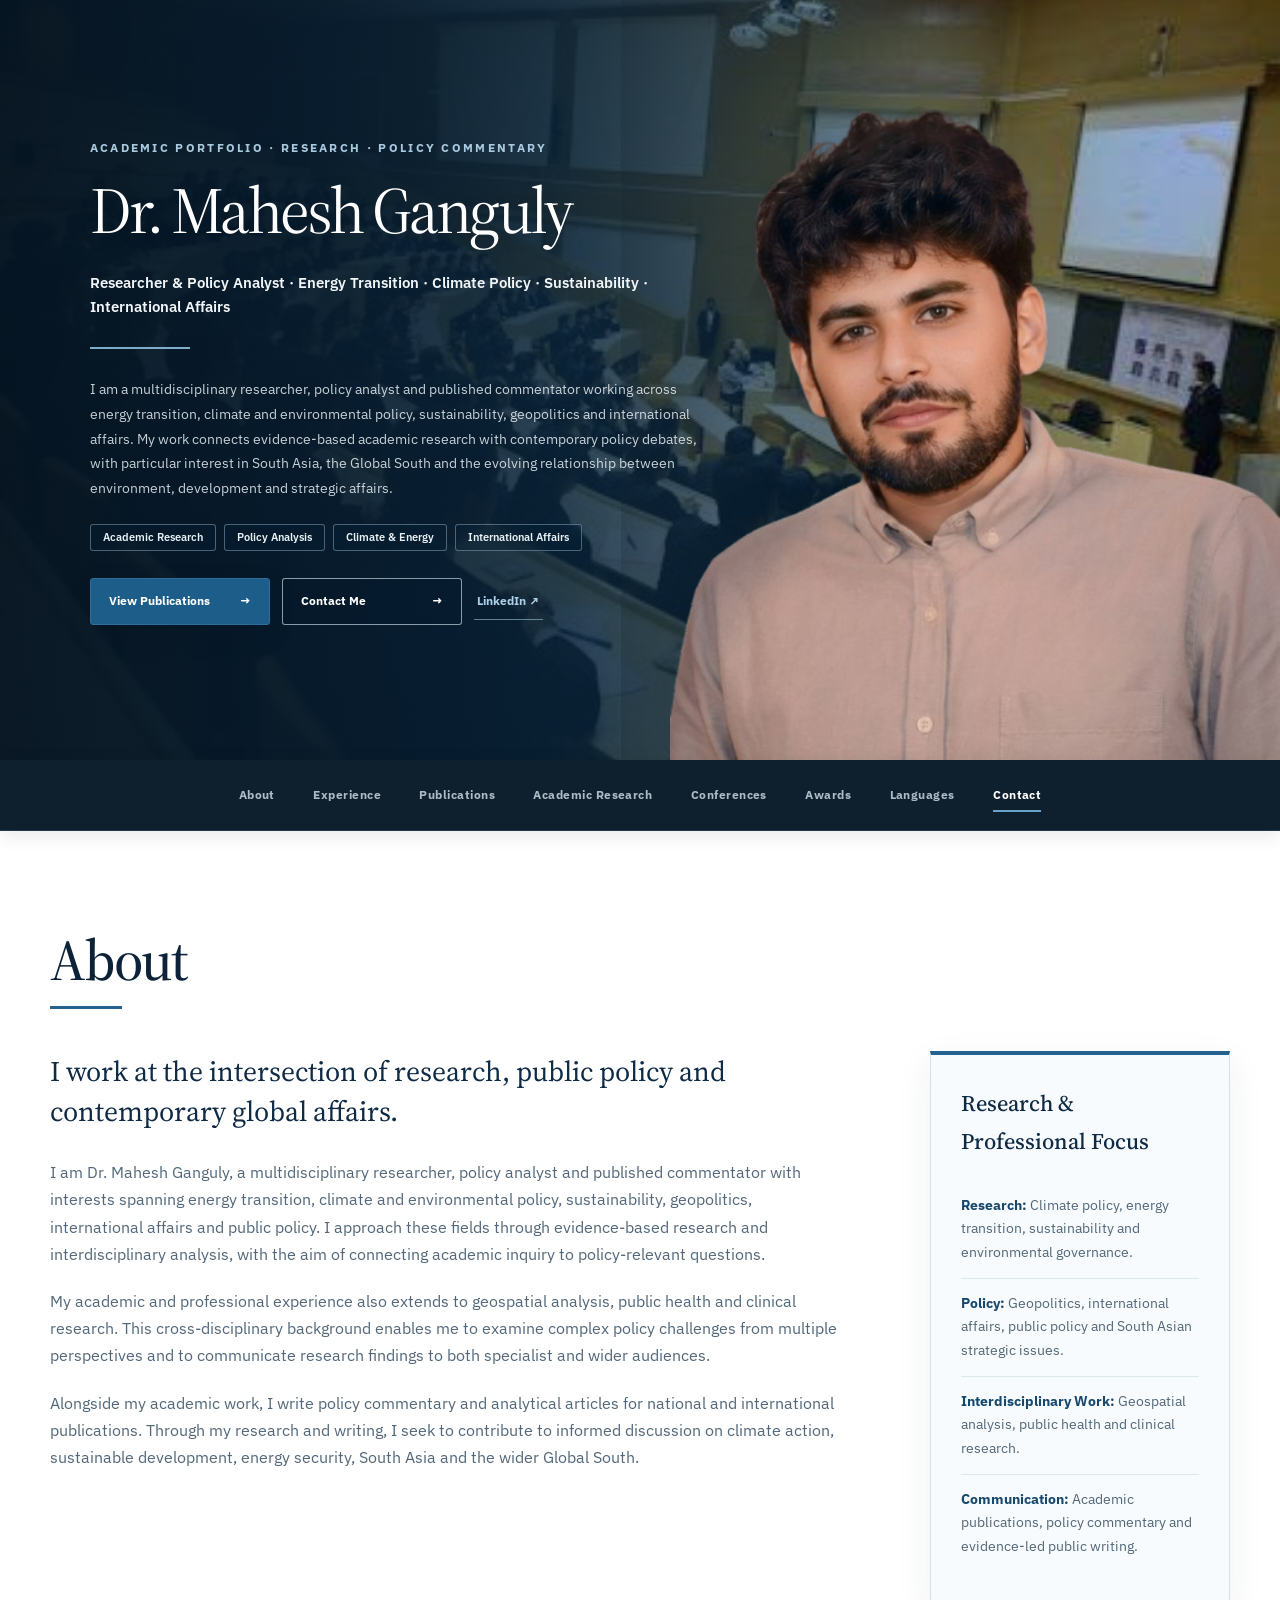
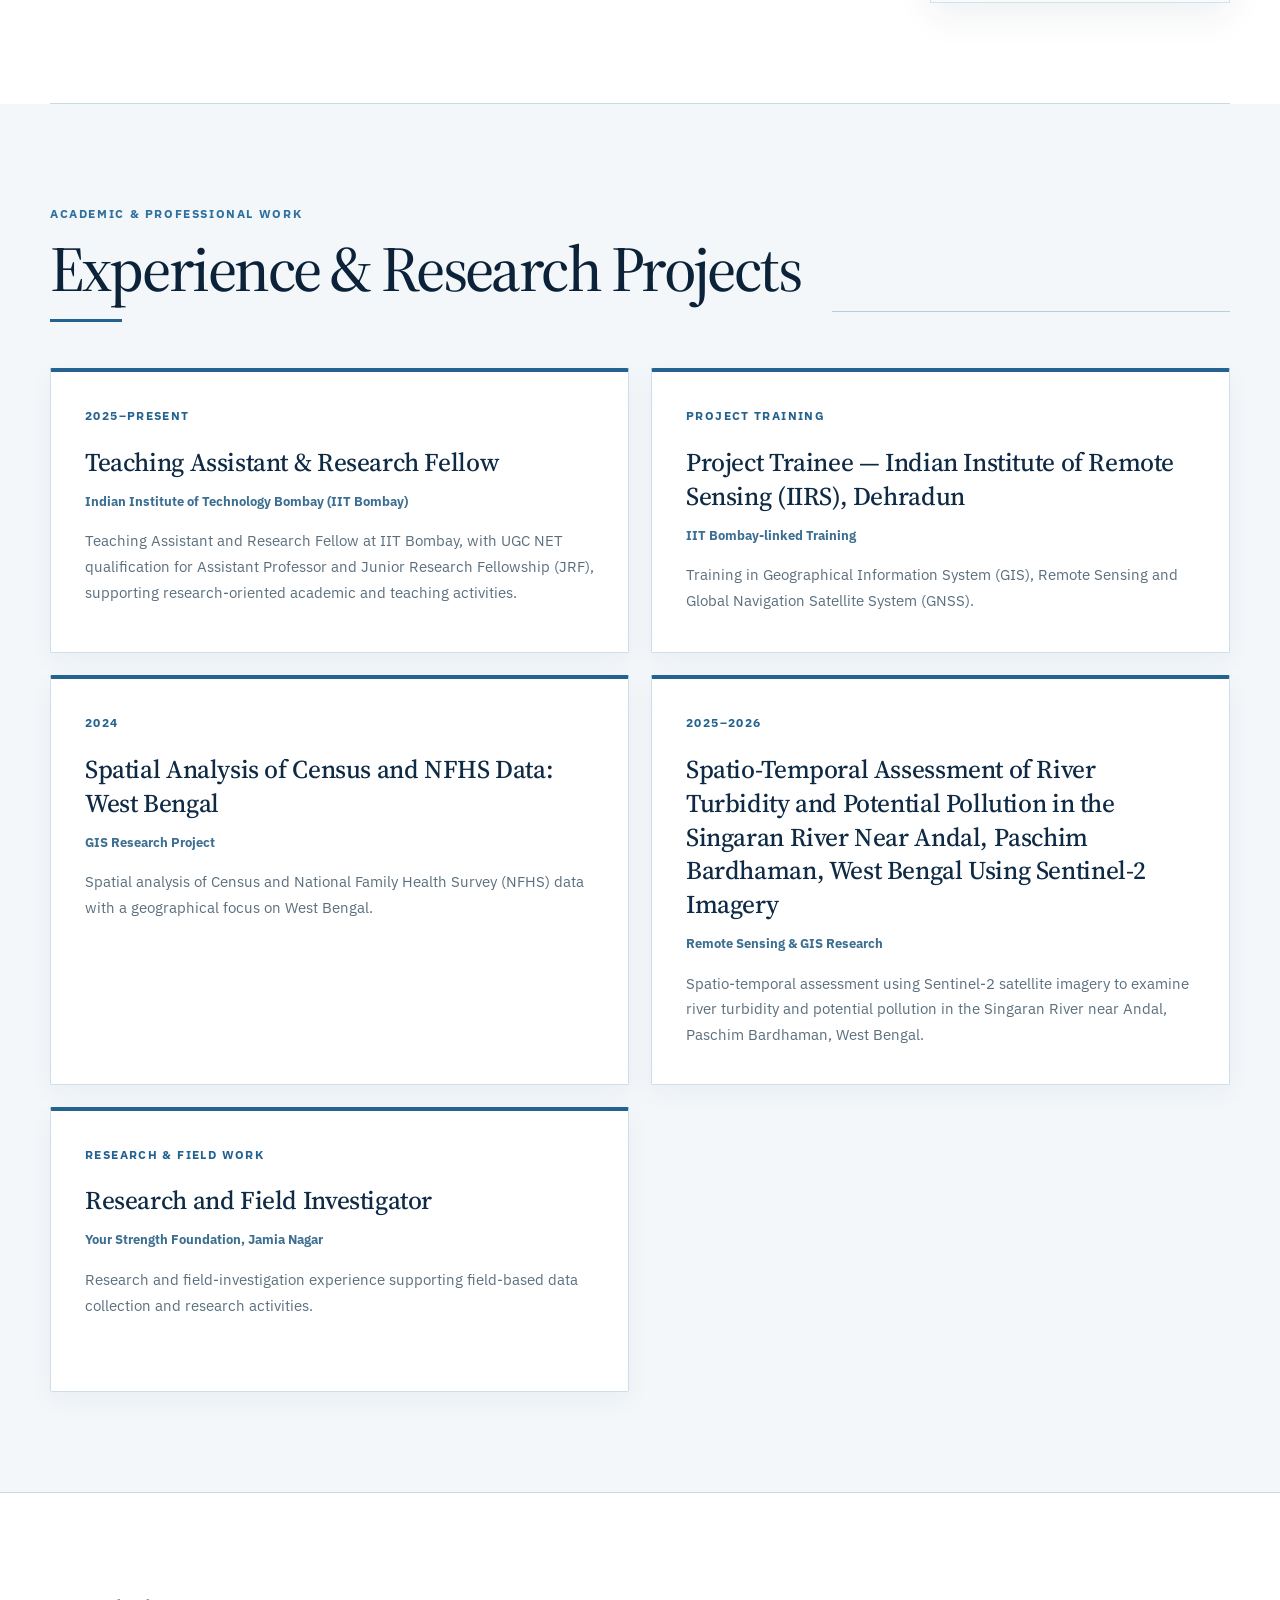
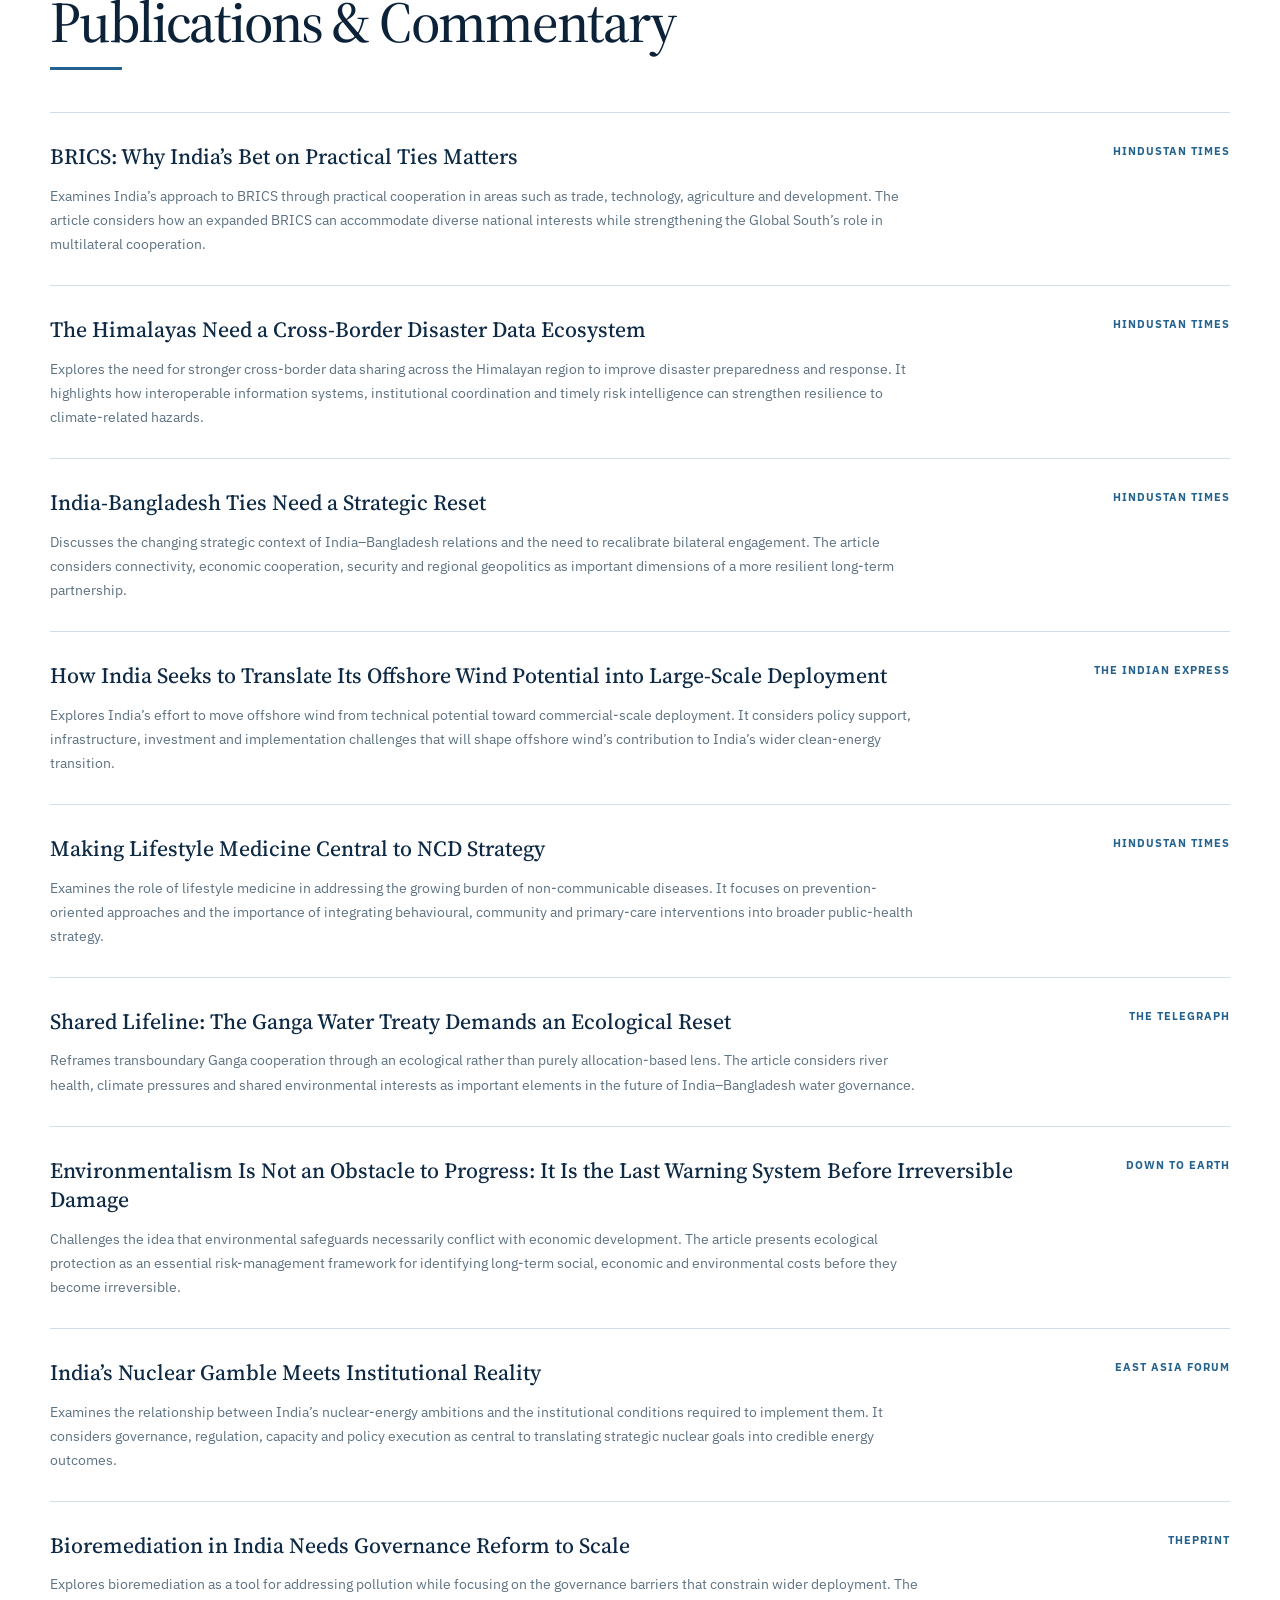
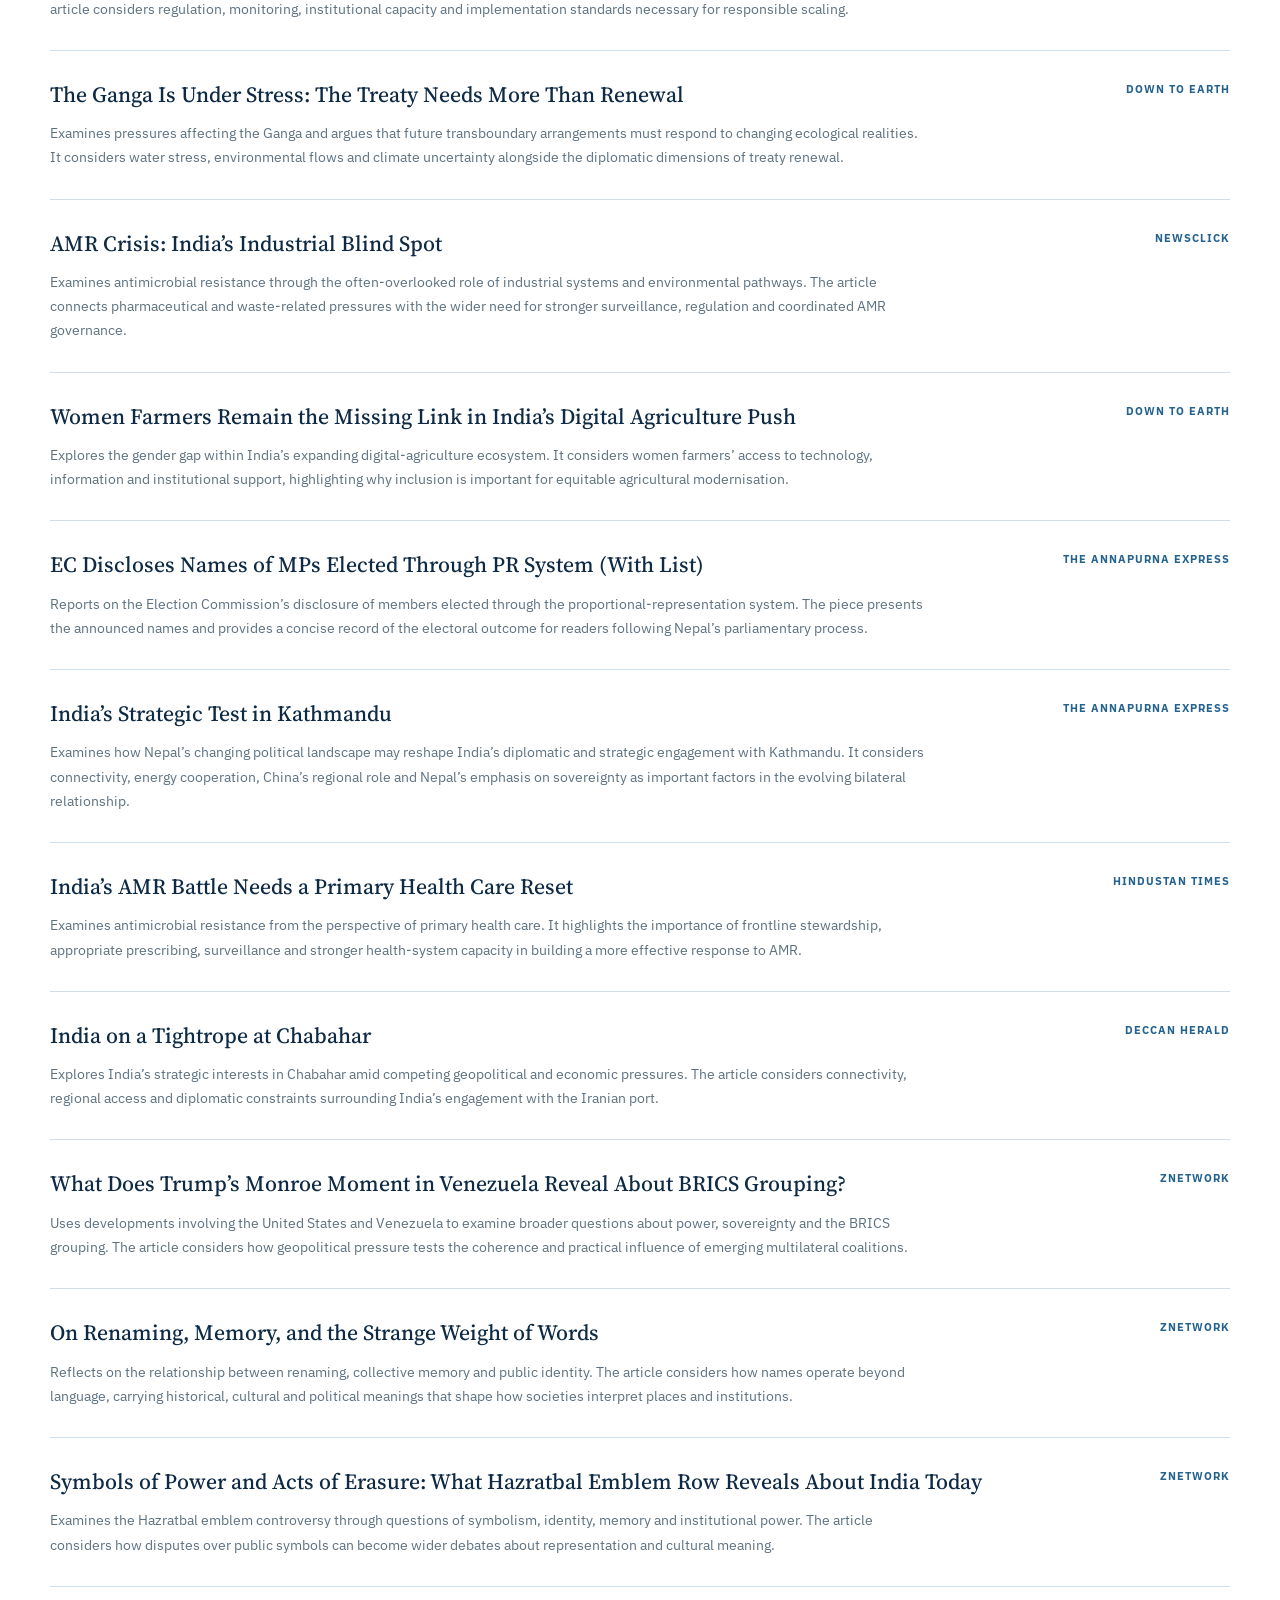
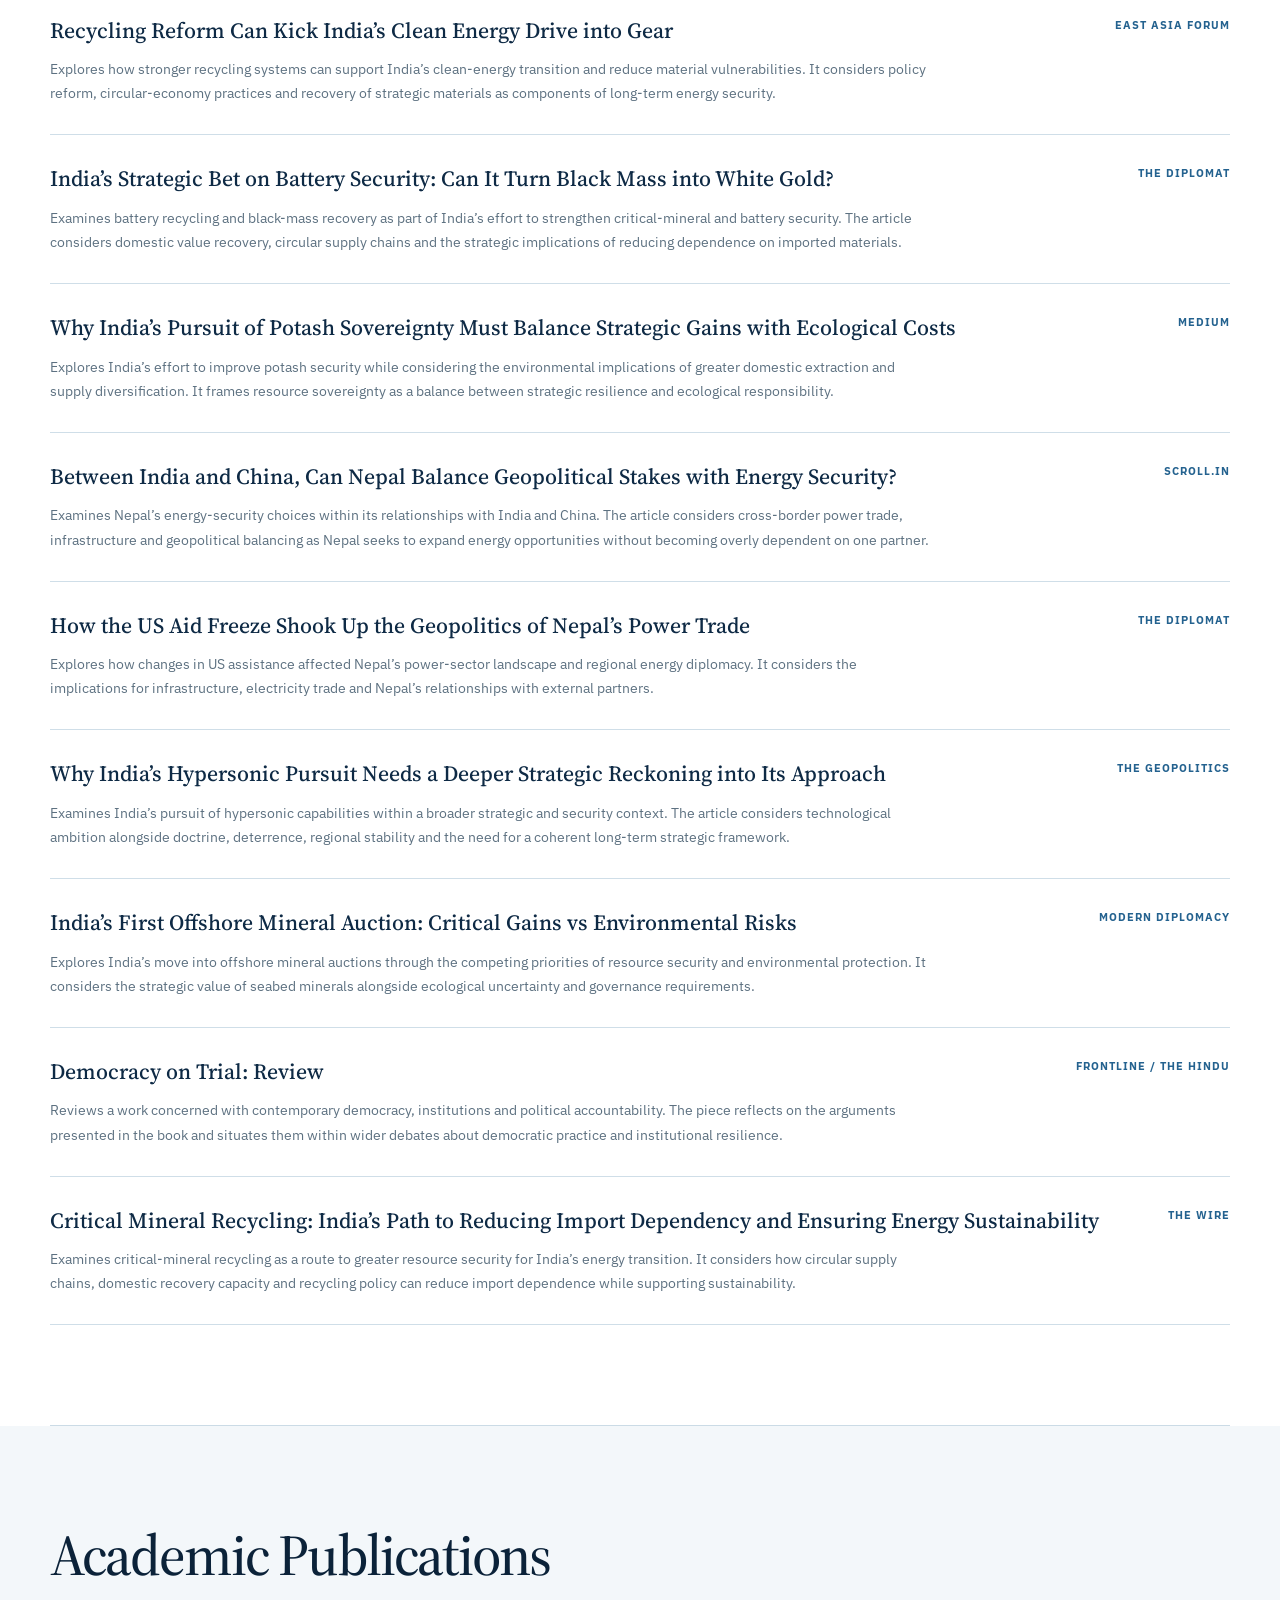
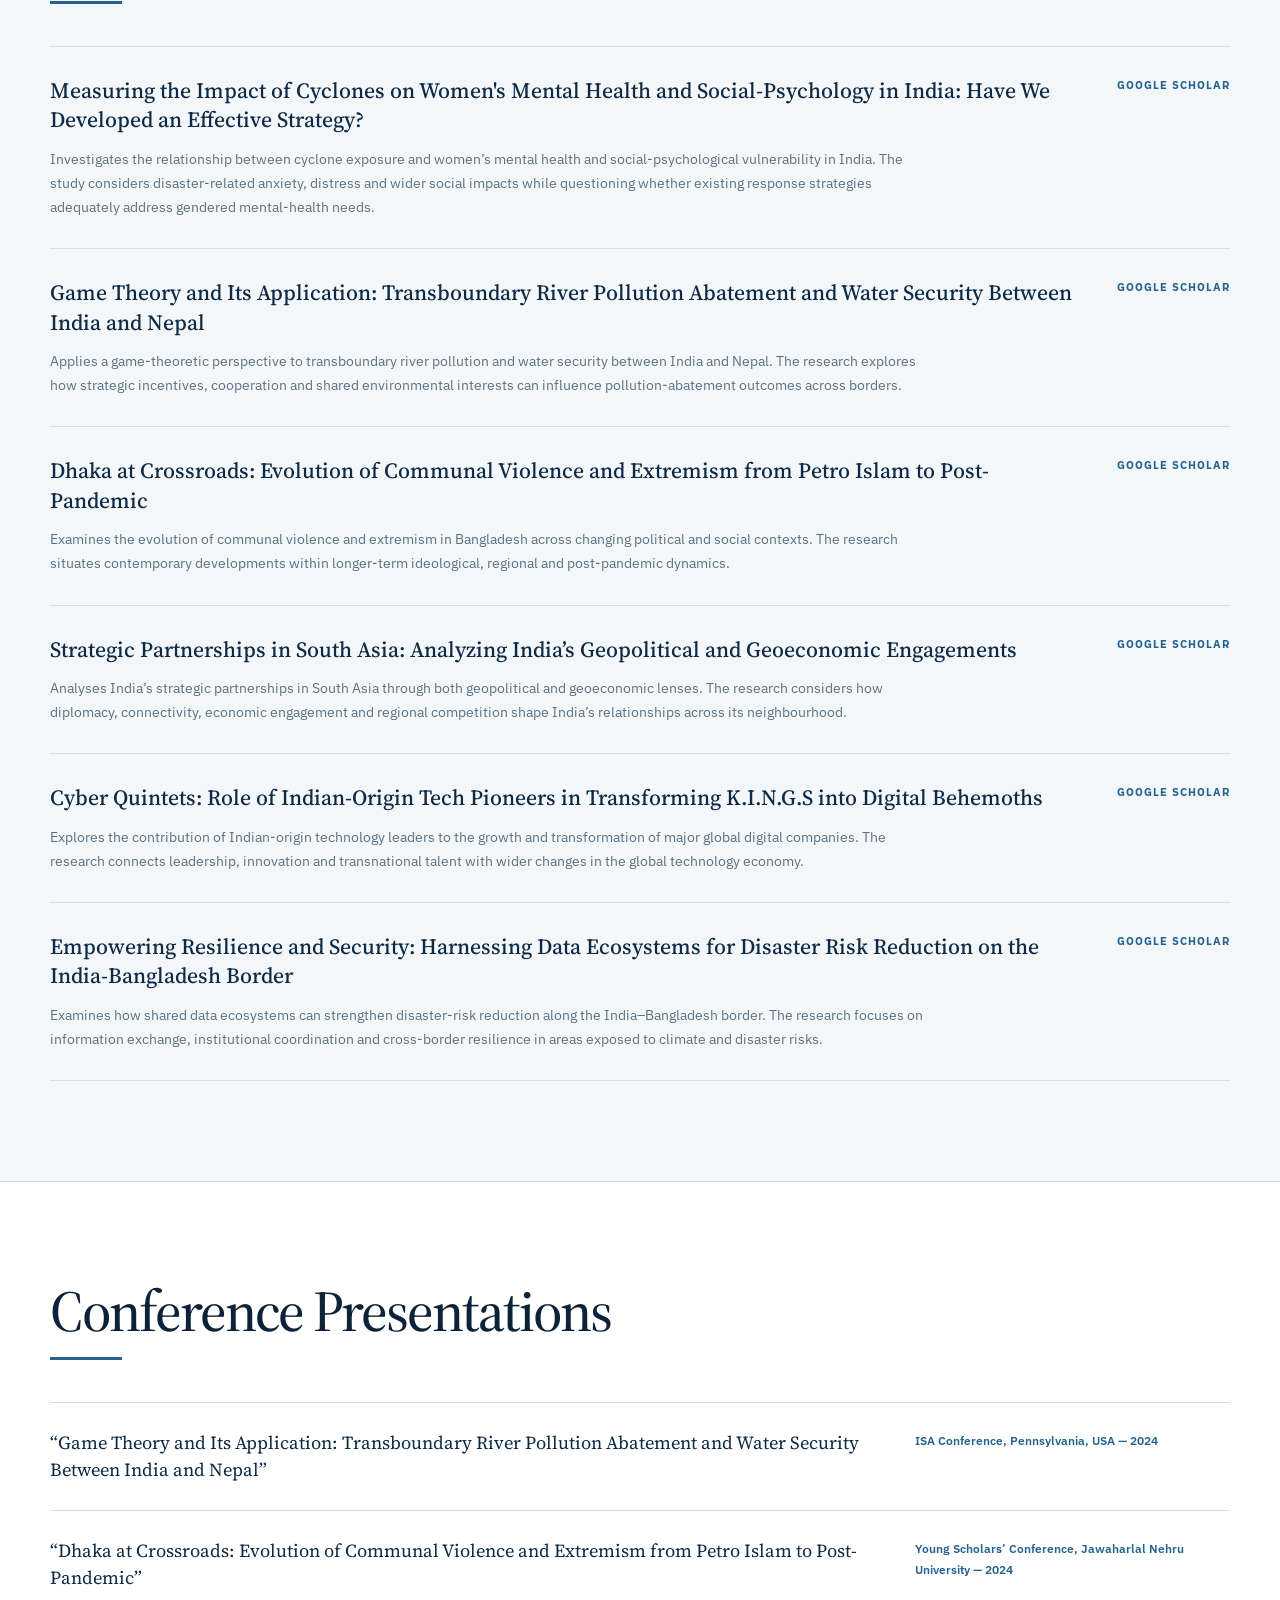
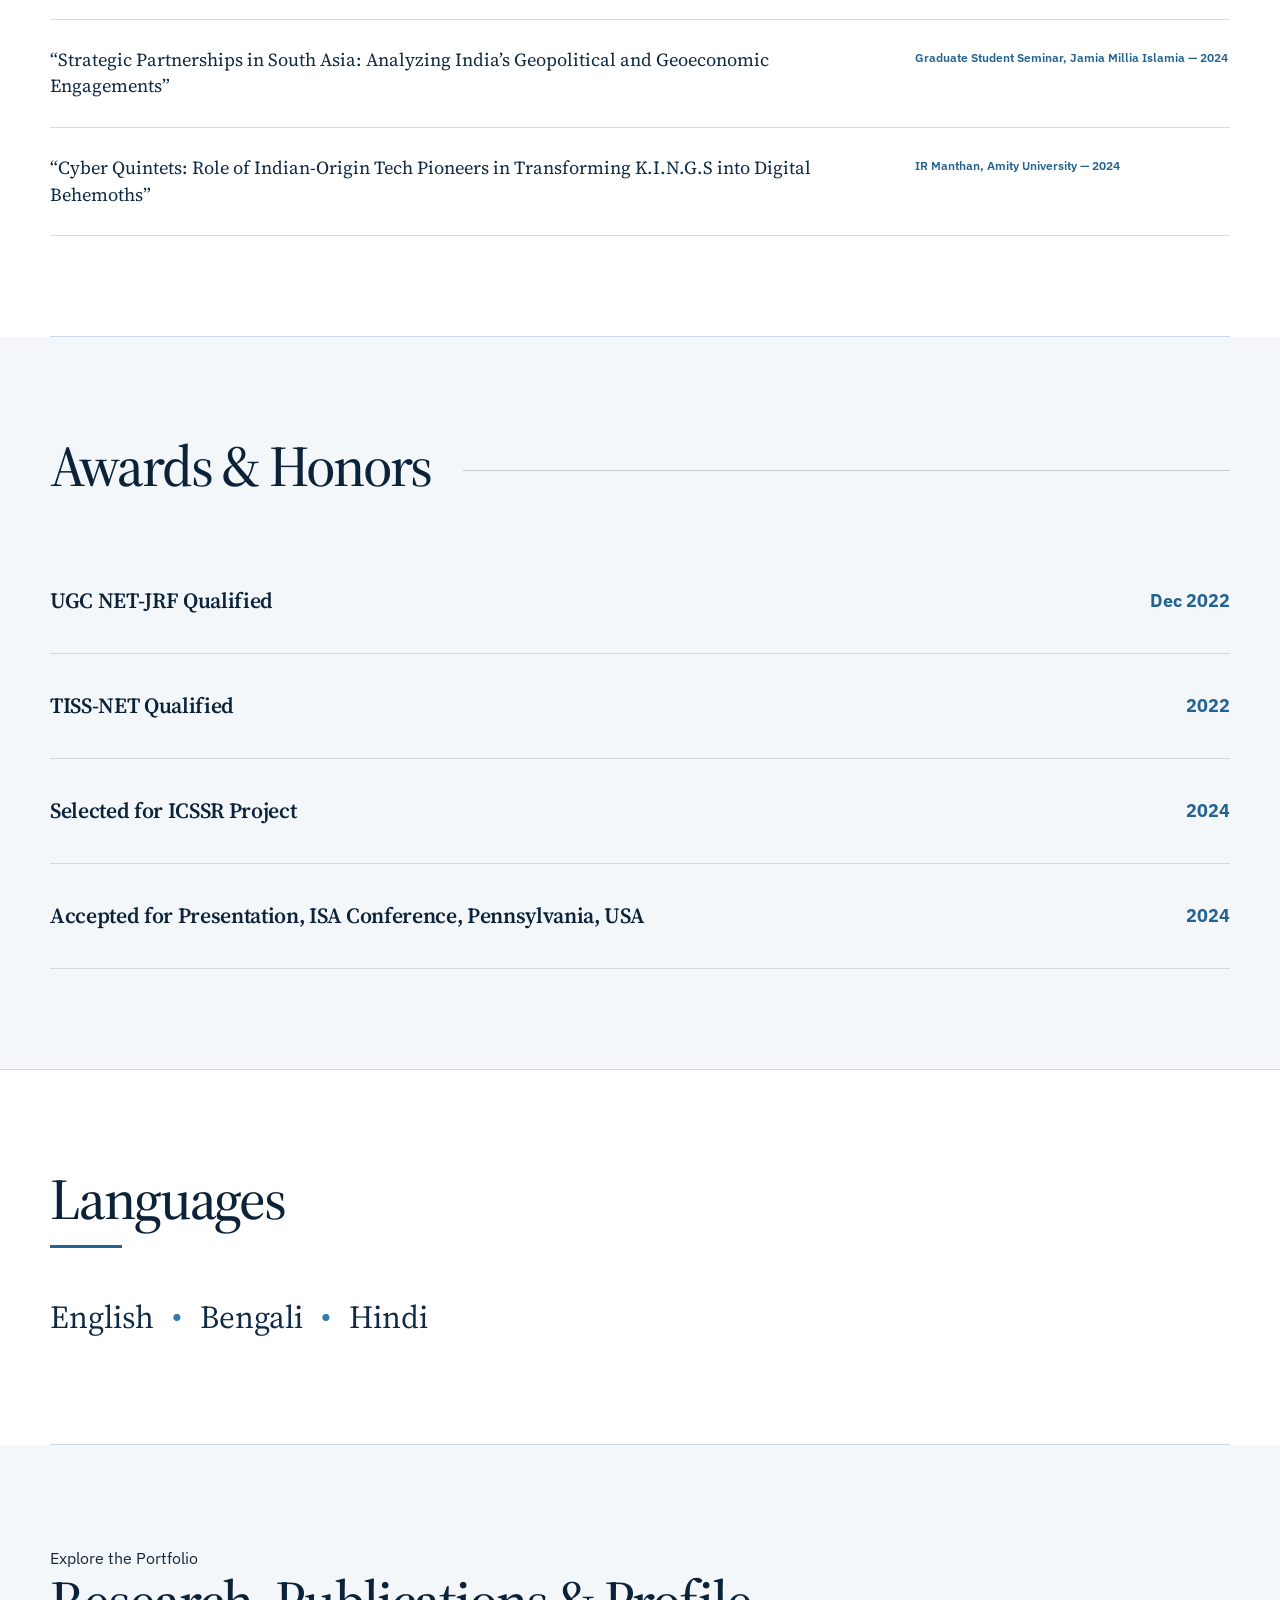
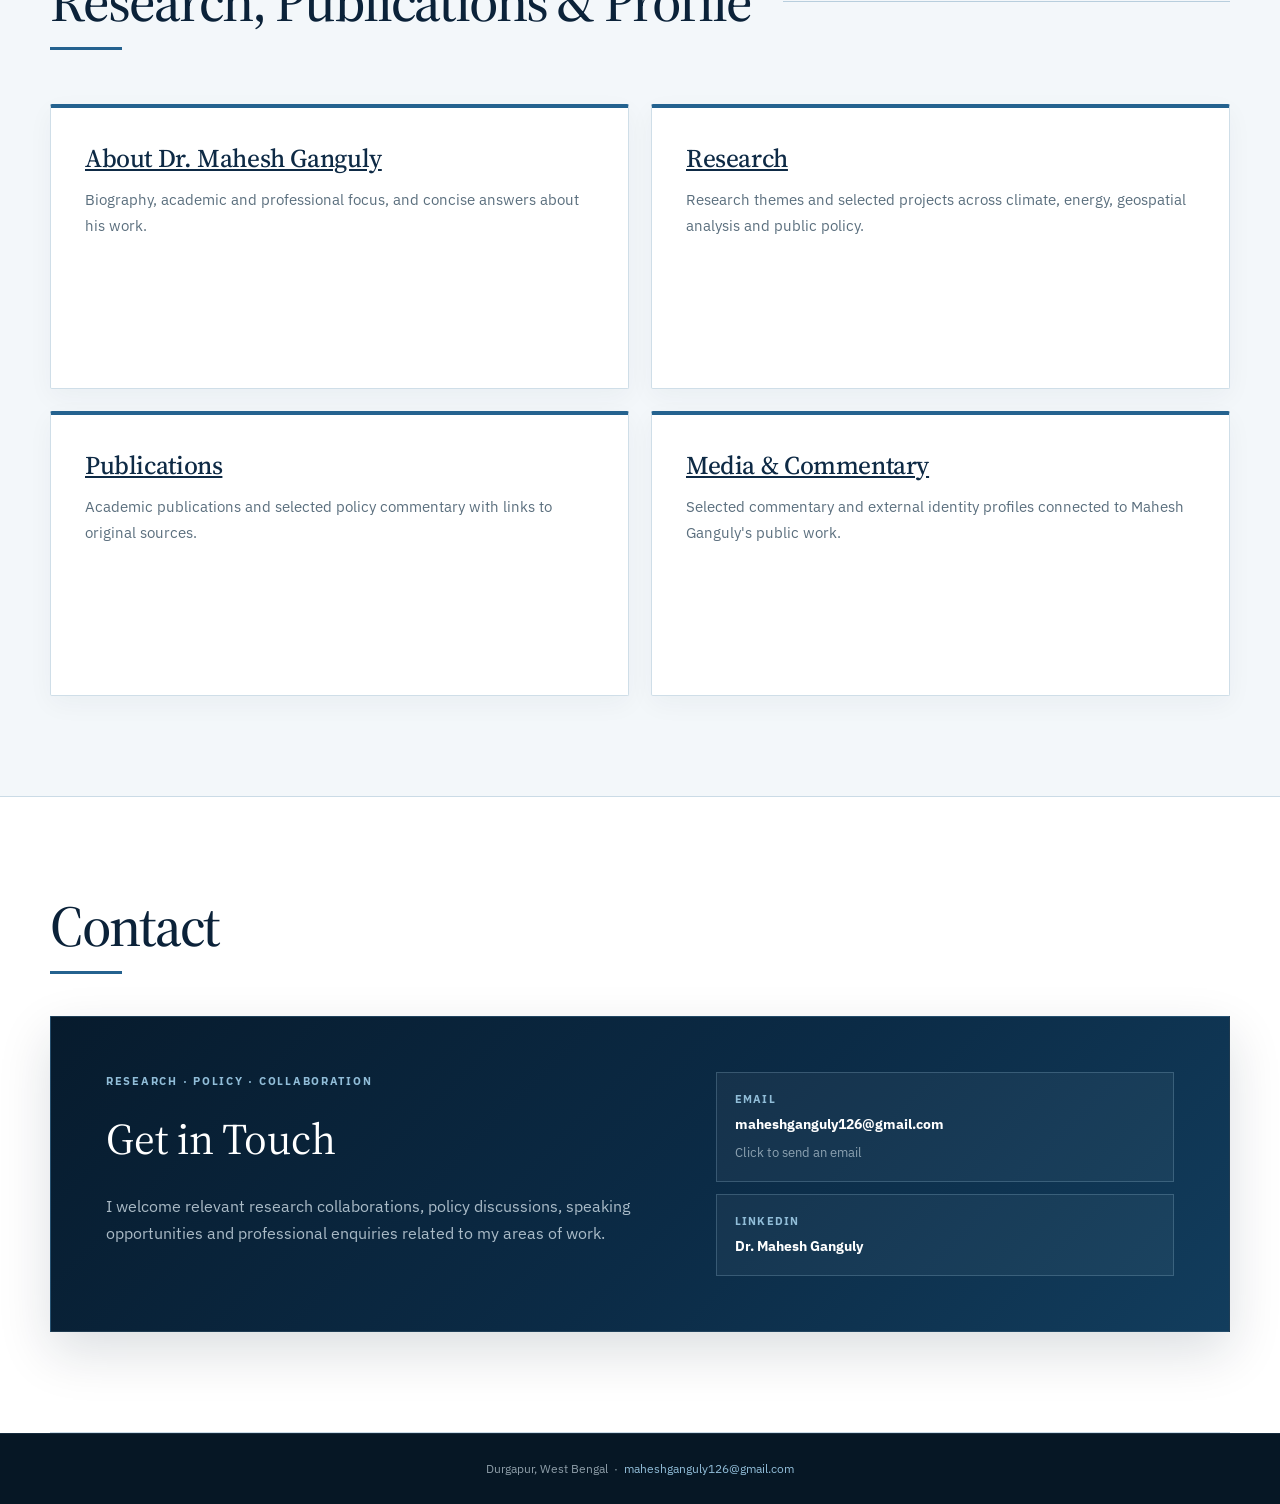
==== commit 8eed75de: "Add files via upload" ====
--- a/index.html
+++ b/index.html
@@ -37,16 +37,32 @@
   <meta name="twitter:image" content="https://maheshganguly.com/assets/images/mahesh-ganguly-hero.png">
 
   <script type="application/ld+json">
-  {
-    "@context": "https://schema.org",
+{
+  "@context": "https://schema.org",
+  "@type": "ProfilePage",
+  "@id": "https://maheshganguly.com/#profile",
+  "url": "https://maheshganguly.com/",
+  "name": "Dr. Mahesh Ganguly | Researcher & Policy Analyst",
+  "mainEntity": {
     "@type": "Person",
     "@id": "https://maheshganguly.com/#person",
     "name": "Dr. Mahesh Ganguly",
     "alternateName": "Mahesh Ganguly",
     "url": "https://maheshganguly.com/",
     "image": "https://maheshganguly.com/assets/images/mahesh-ganguly-hero.png",
-    "jobTitle": "Researcher and Policy Analyst",
+    "jobTitle": [
+      "Researcher",
+      "Policy Analyst",
+      "Teaching Assistant",
+      "Research Fellow"
+    ],
     "email": "mailto:maheshganguly126@gmail.com",
+    "affiliation": {
+      "@type": "CollegeOrUniversity",
+      "name": "Indian Institute of Technology Bombay",
+      "alternateName": "IIT Bombay",
+      "url": "https://www.iitb.ac.in/"
+    },
     "address": {
       "@type": "PostalAddress",
       "addressLocality": "Durgapur",
@@ -61,13 +77,19 @@
       "Geopolitics",
       "International Affairs",
       "Public Policy",
-      "South Asia"
+      "South Asia",
+      "Geospatial Analysis",
+      "Remote Sensing",
+      "Public Health"
     ],
-    "description": "Multidisciplinary researcher, policy analyst and published commentator working across energy transition, climate and environmental policy, sustainability, geopolitics, international affairs and public policy.",
+    "description": "Dr. Mahesh Ganguly is a multidisciplinary researcher, policy analyst and published commentator working across energy transition, climate and environmental policy, sustainability, geopolitics, international affairs and public policy.",
     "sameAs": [
-      "https://www.linkedin.com/in/dr-mahesh-ganguly-9821b119a/"
+      "https://www.linkedin.com/in/dr-mahesh-ganguly-9821b119a/",
+      "https://scholar.google.com/citations?user=EQxEh1MAAAAJ&hl=en",
+      "https://muckrack.com/mahesh-ganguly"
     ]
   }
+}
   </script>
 
   <link rel="preconnect" href="https://fonts.googleapis.com">
@@ -1294,6 +1316,16 @@
            CONTACT
            =================================================== -->
 
+      <section class="reveal-section" id="explore">
+        <div class="section-heading-row"><div><span class="section-kicker">Explore the Portfolio</span><h2>Research, Publications &amp; Profile</h2></div><div class="section-heading-line" aria-hidden="true"></div></div>
+        <div class="experience-grid">
+          <article class="experience-card"><h3><a href="/about/">About Dr. Mahesh Ganguly</a></h3><p>Biography, academic and professional focus, and concise answers about his work.</p></article>
+          <article class="experience-card"><h3><a href="/research/">Research</a></h3><p>Research themes and selected projects across climate, energy, geospatial analysis and public policy.</p></article>
+          <article class="experience-card"><h3><a href="/publications/">Publications</a></h3><p>Academic publications and selected policy commentary with links to original sources.</p></article>
+          <article class="experience-card"><h3><a href="/media/">Media &amp; Commentary</a></h3><p>Selected commentary and external identity profiles connected to Mahesh Ganguly's public work.</p></article>
+        </div>
+      </section>
+
       <section id="contact" class="reveal-section contact-section">
 
         <h2>
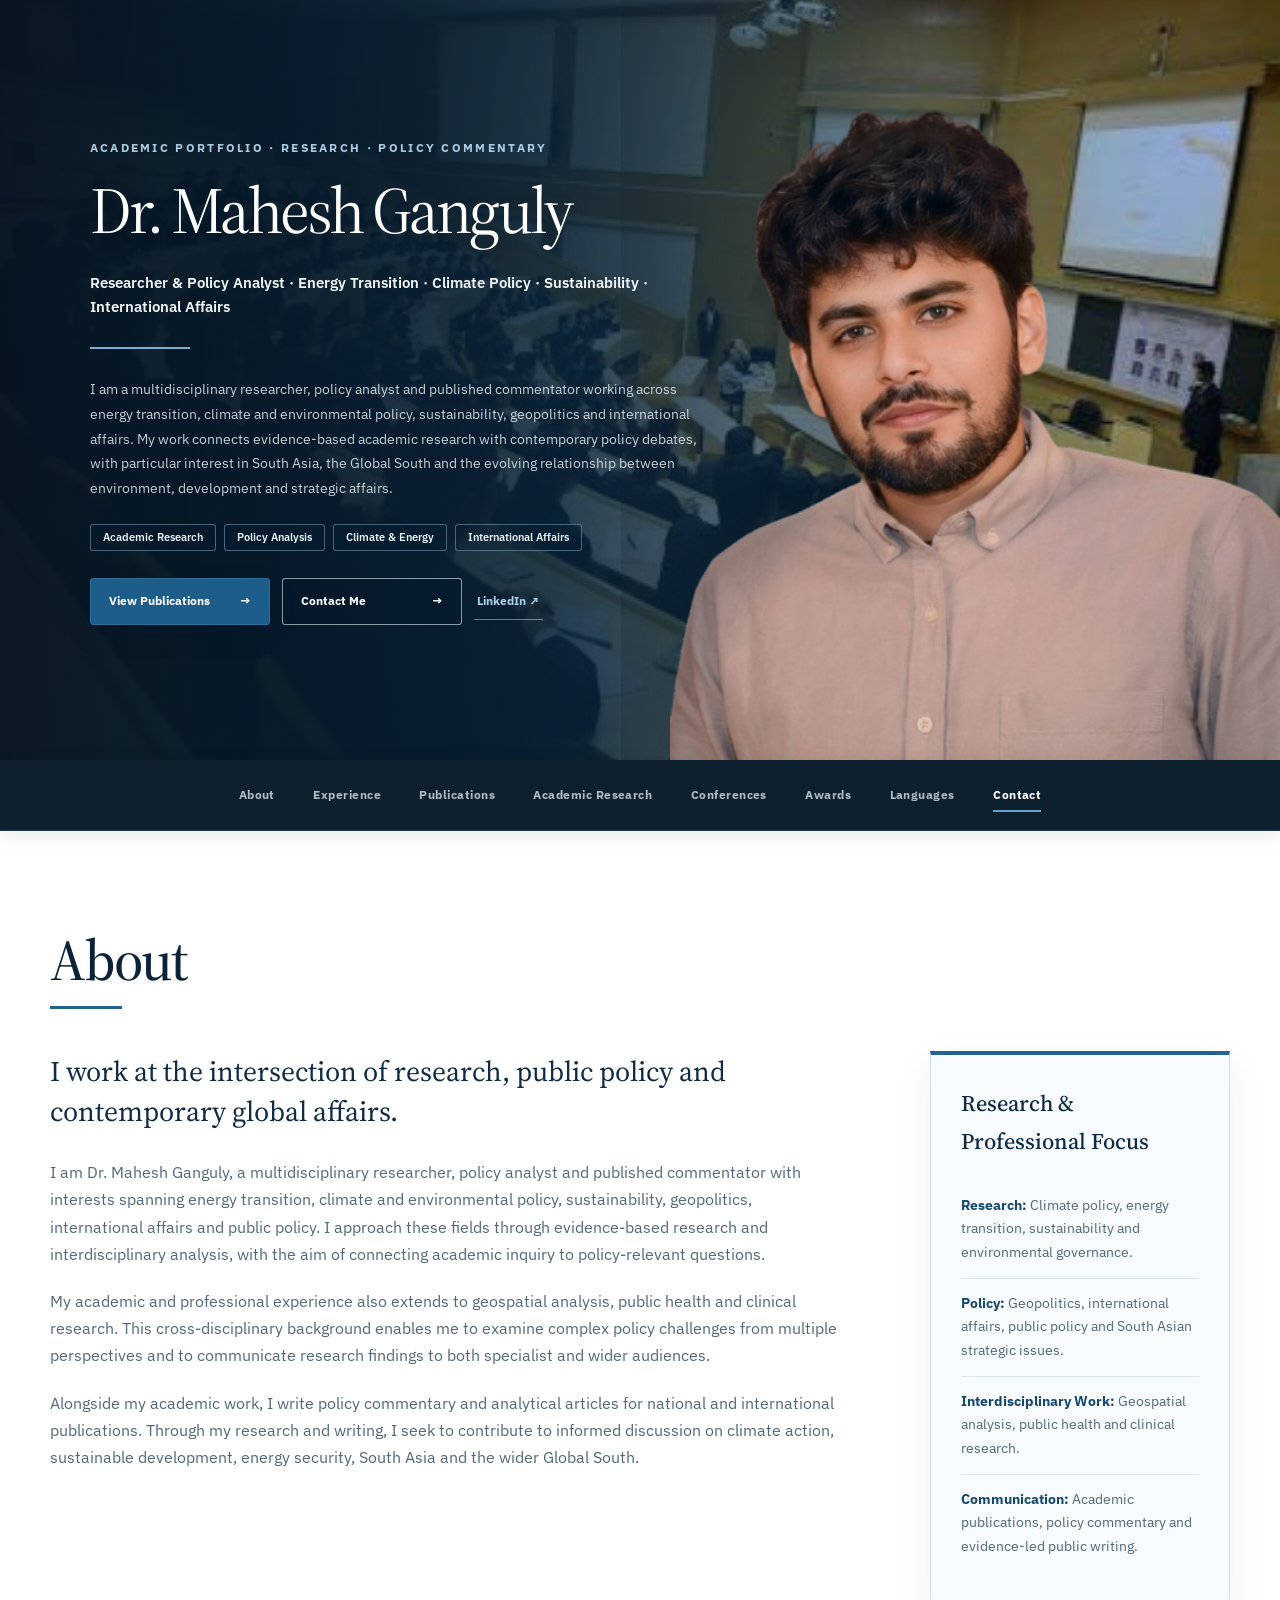
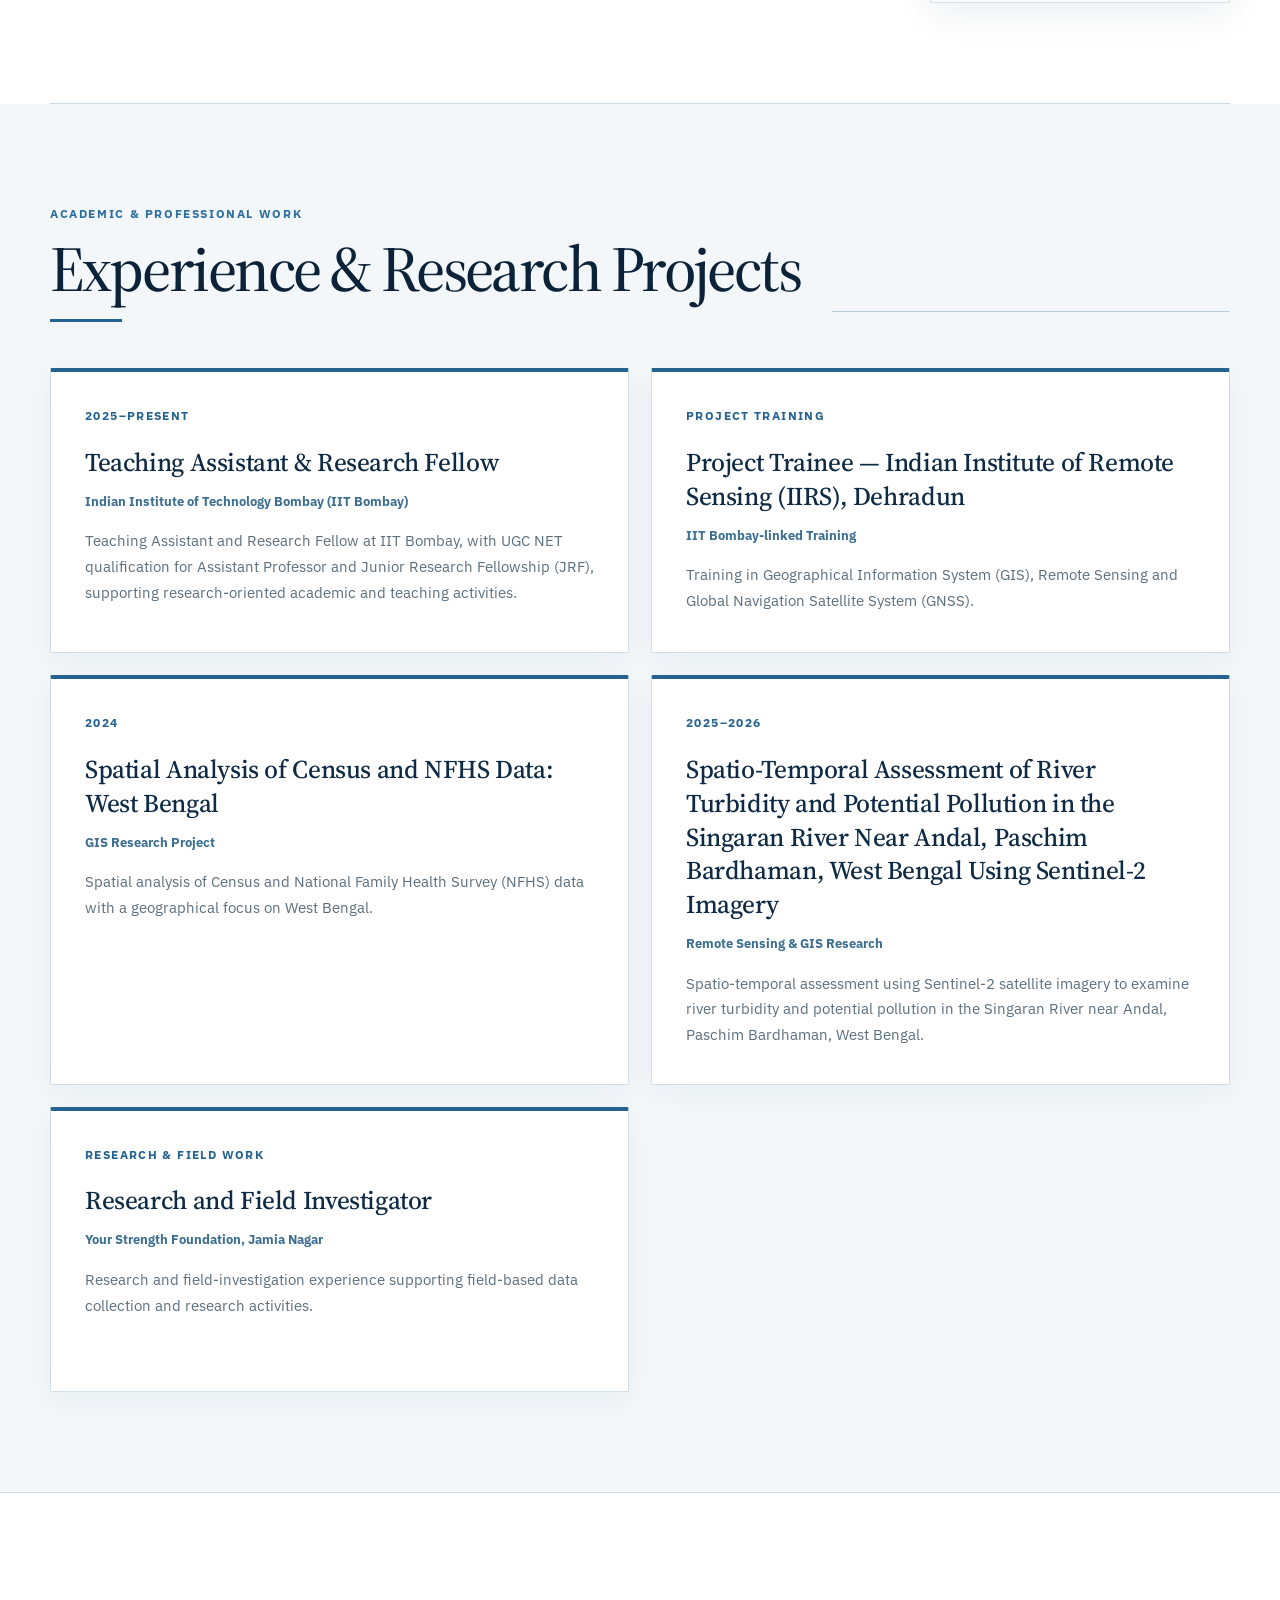
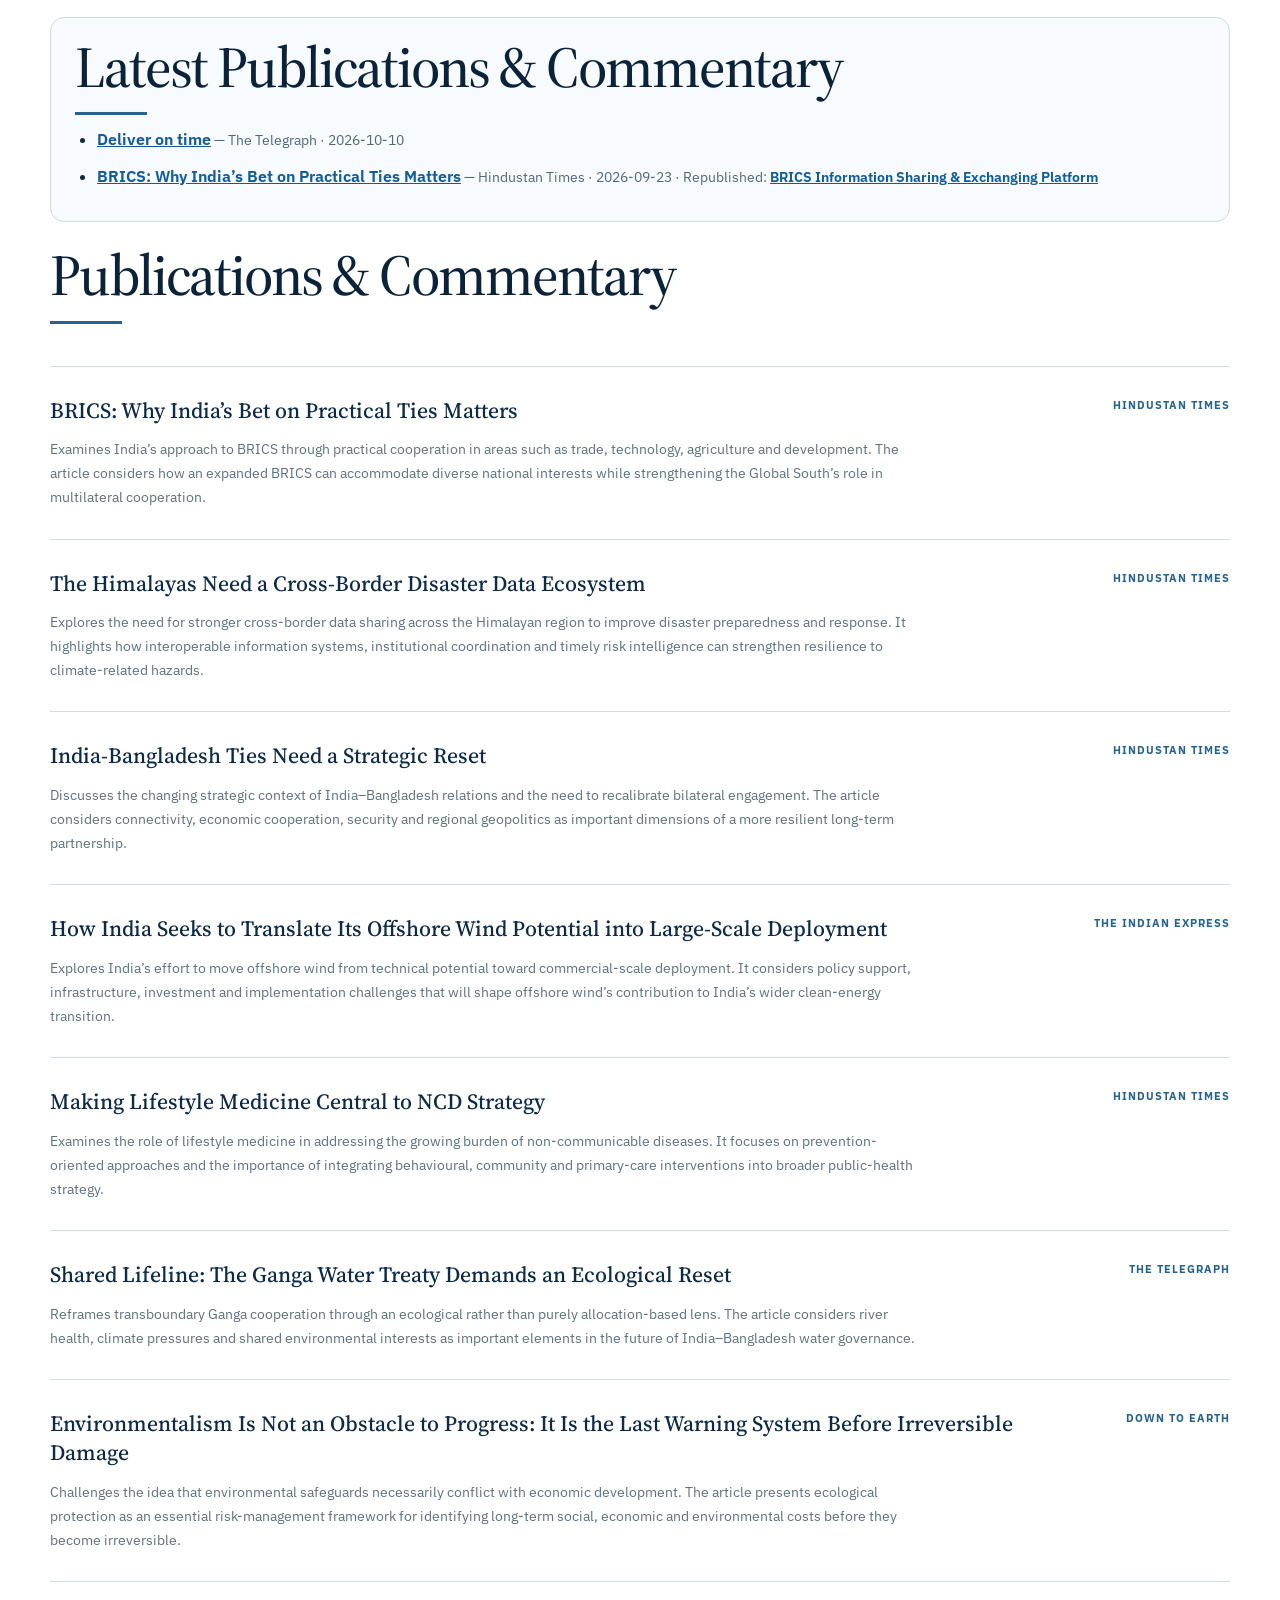
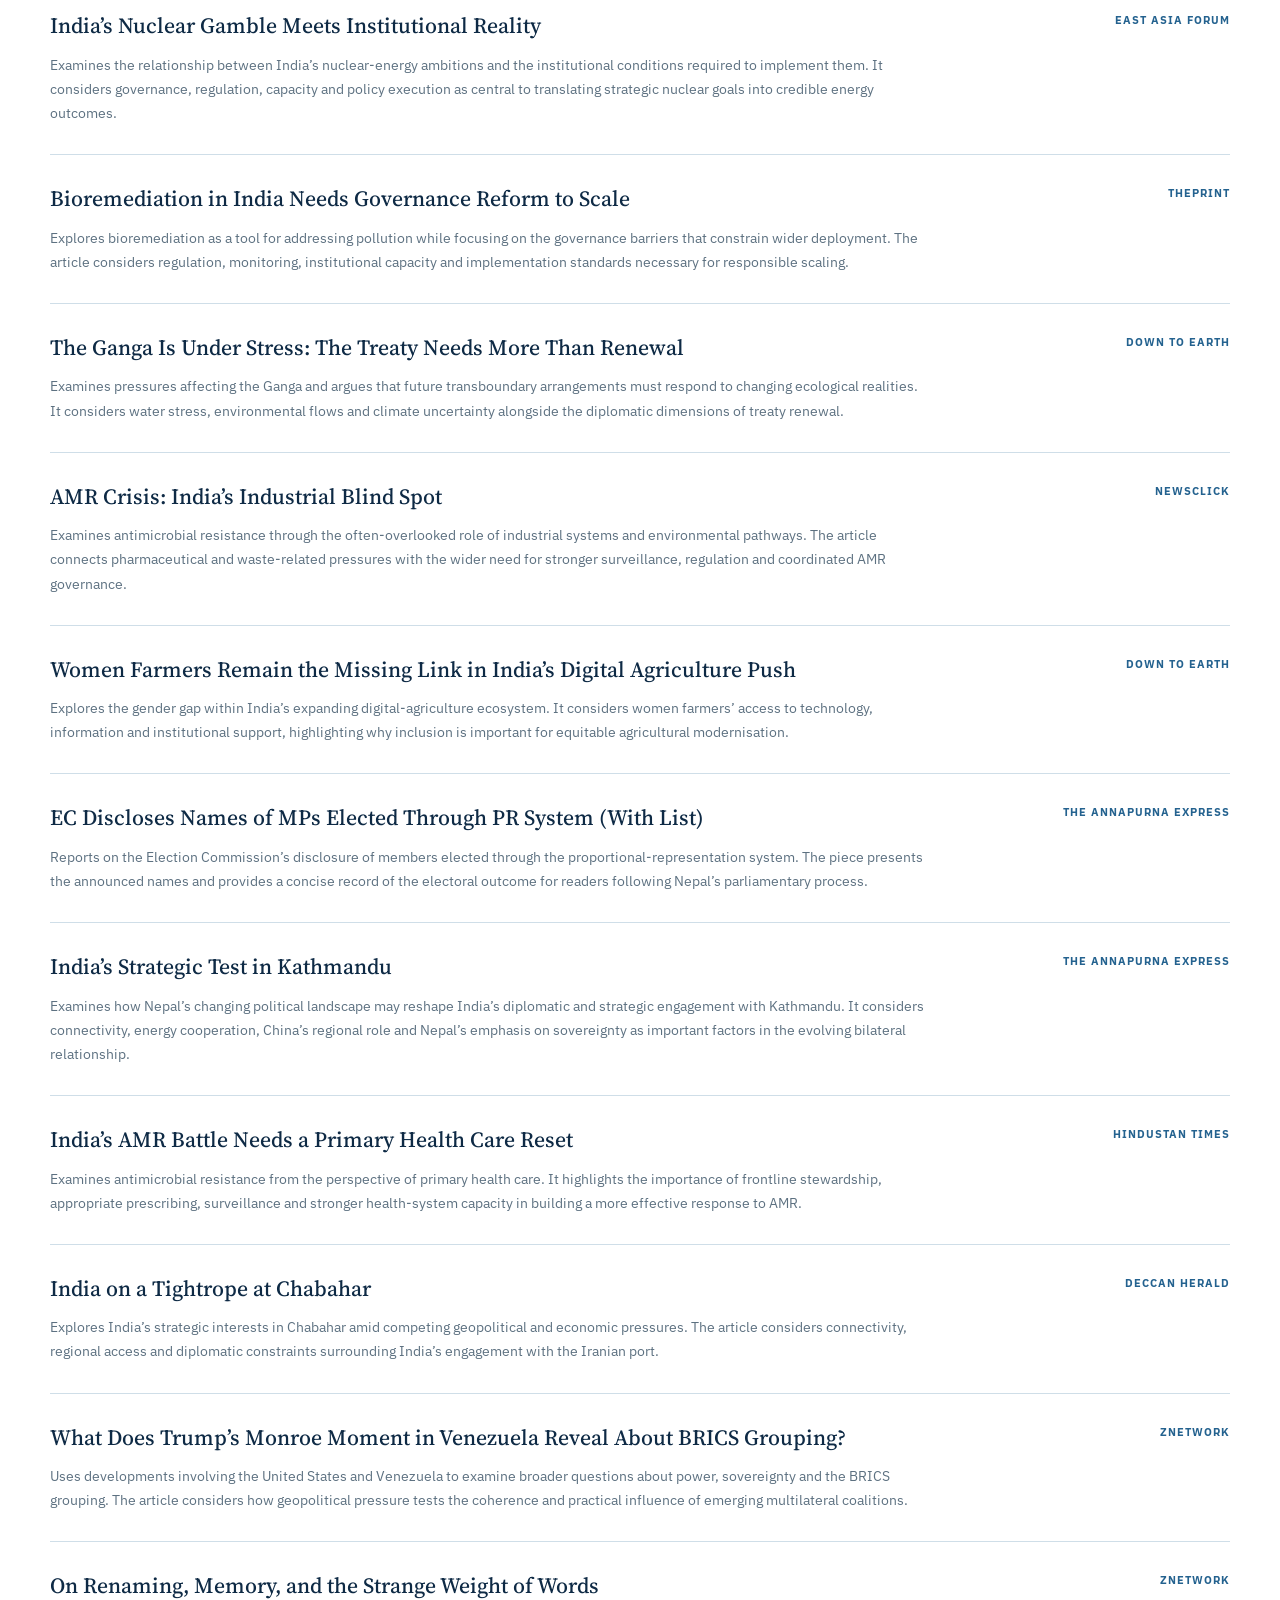
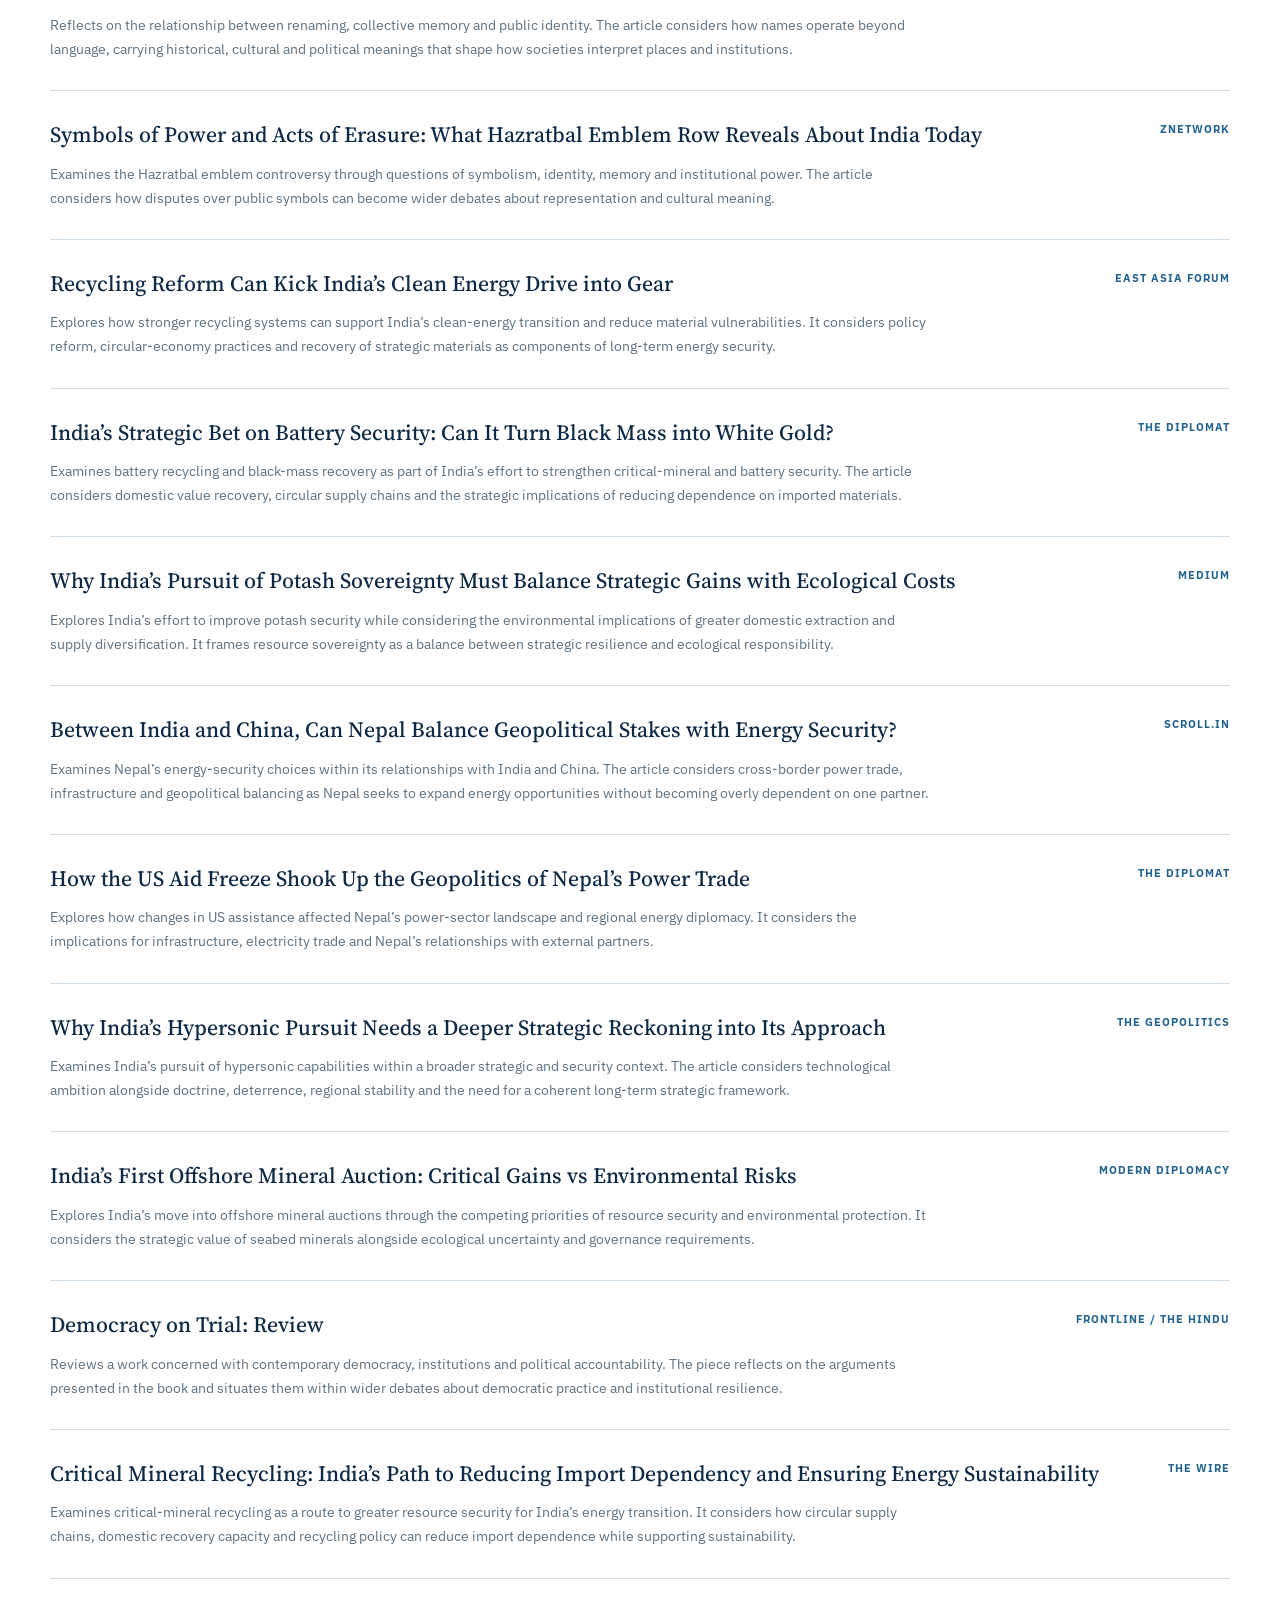
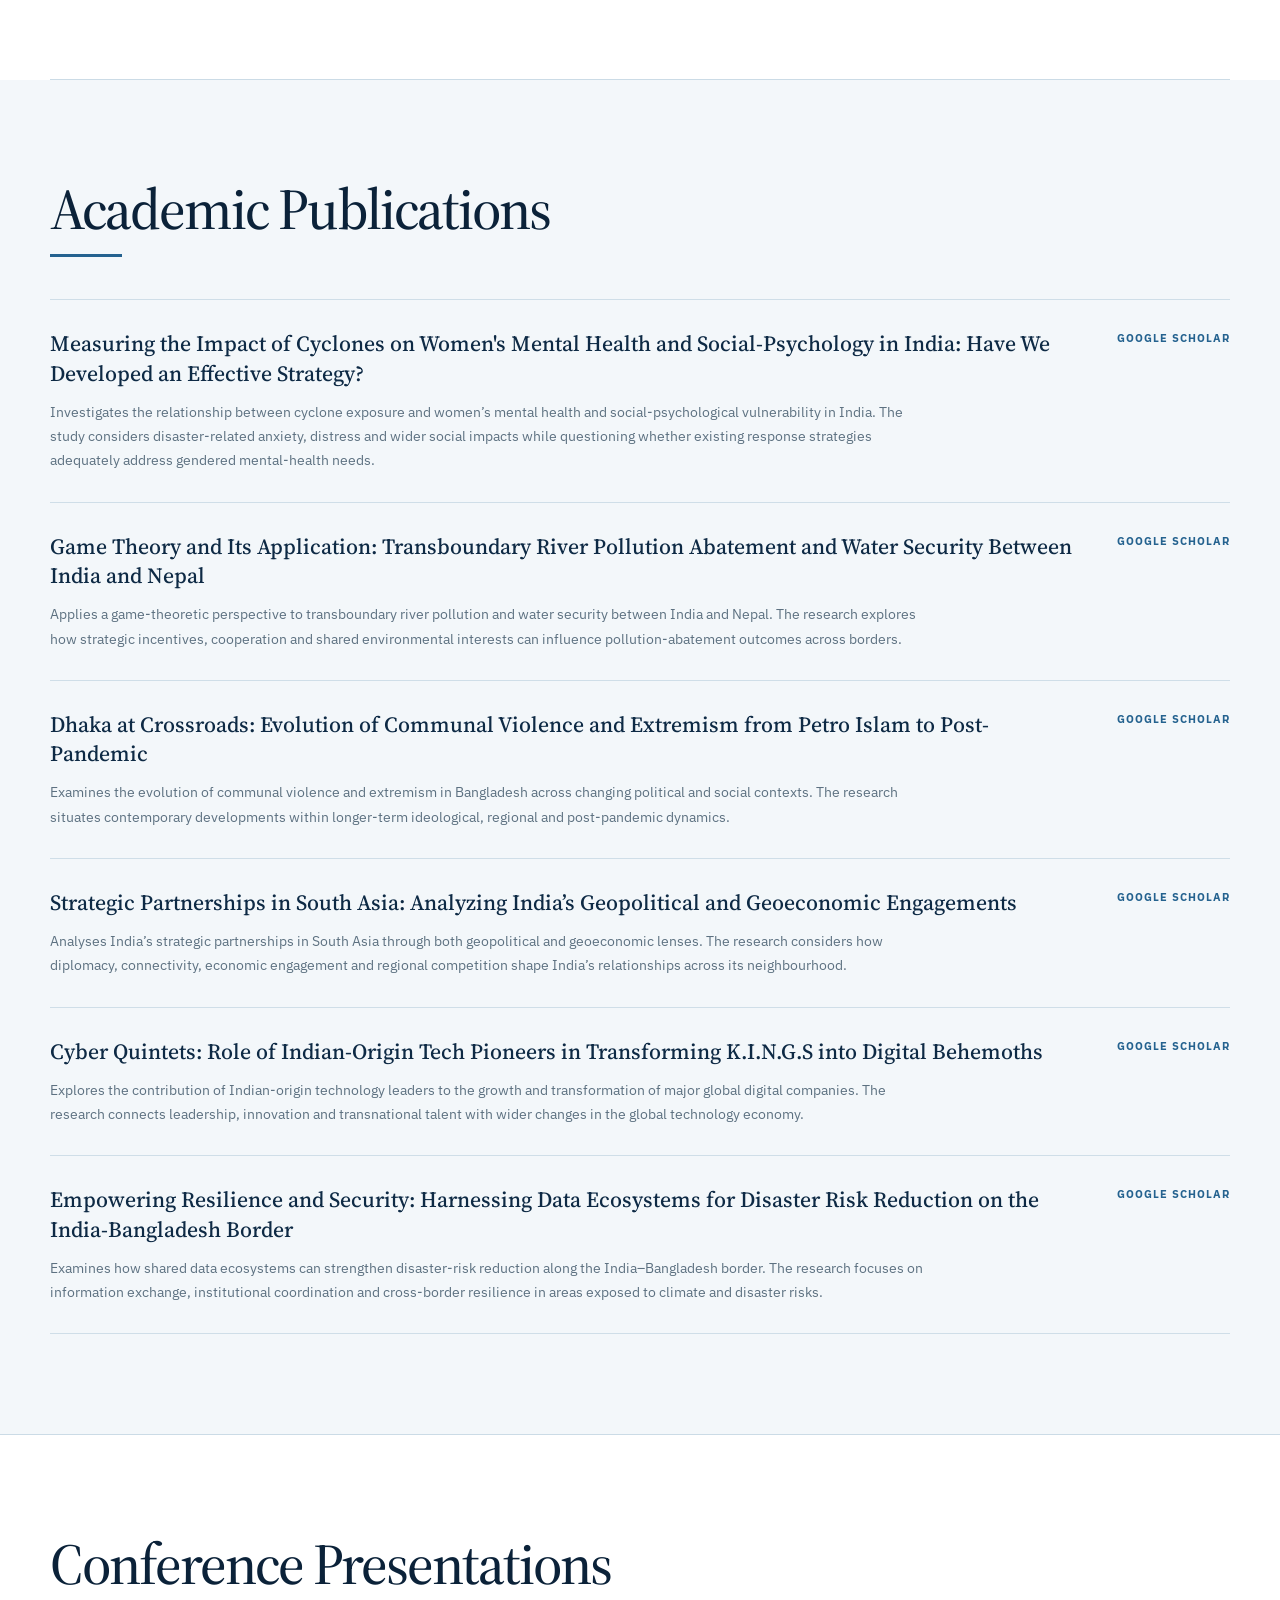
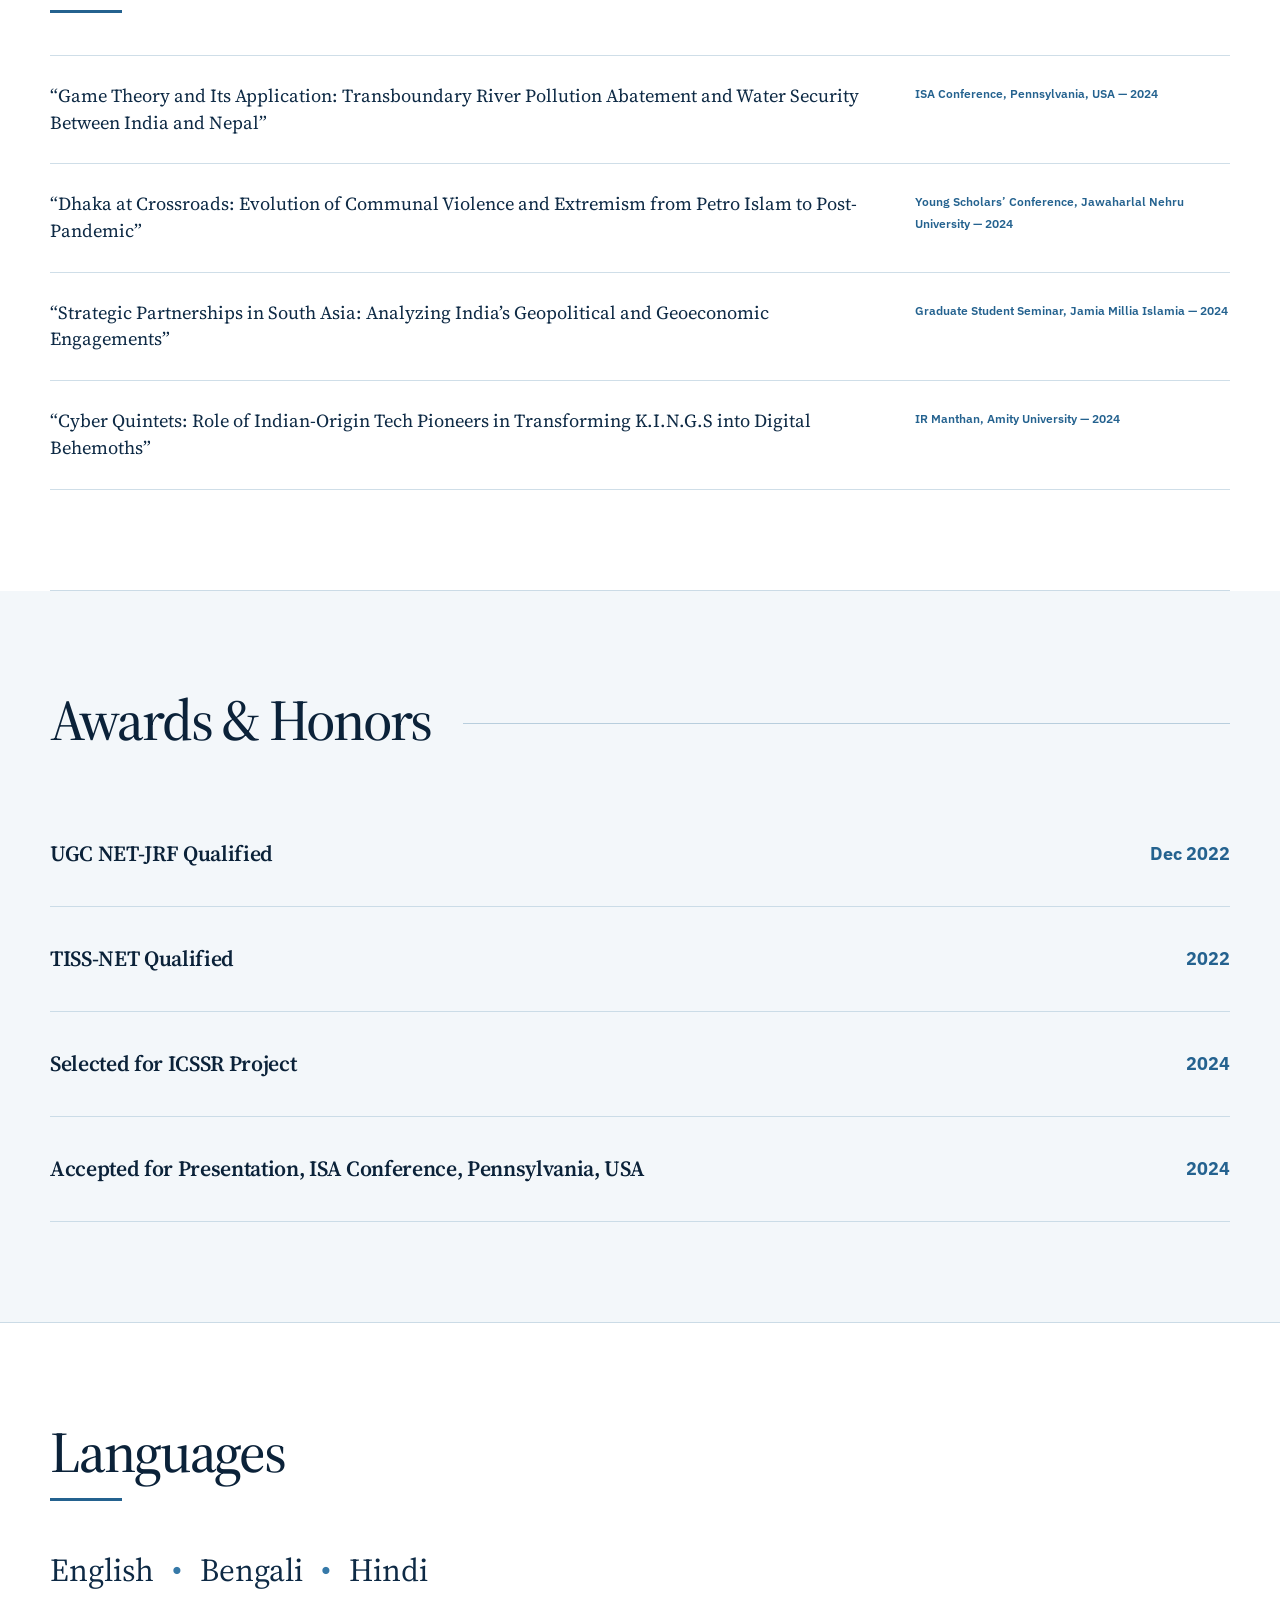
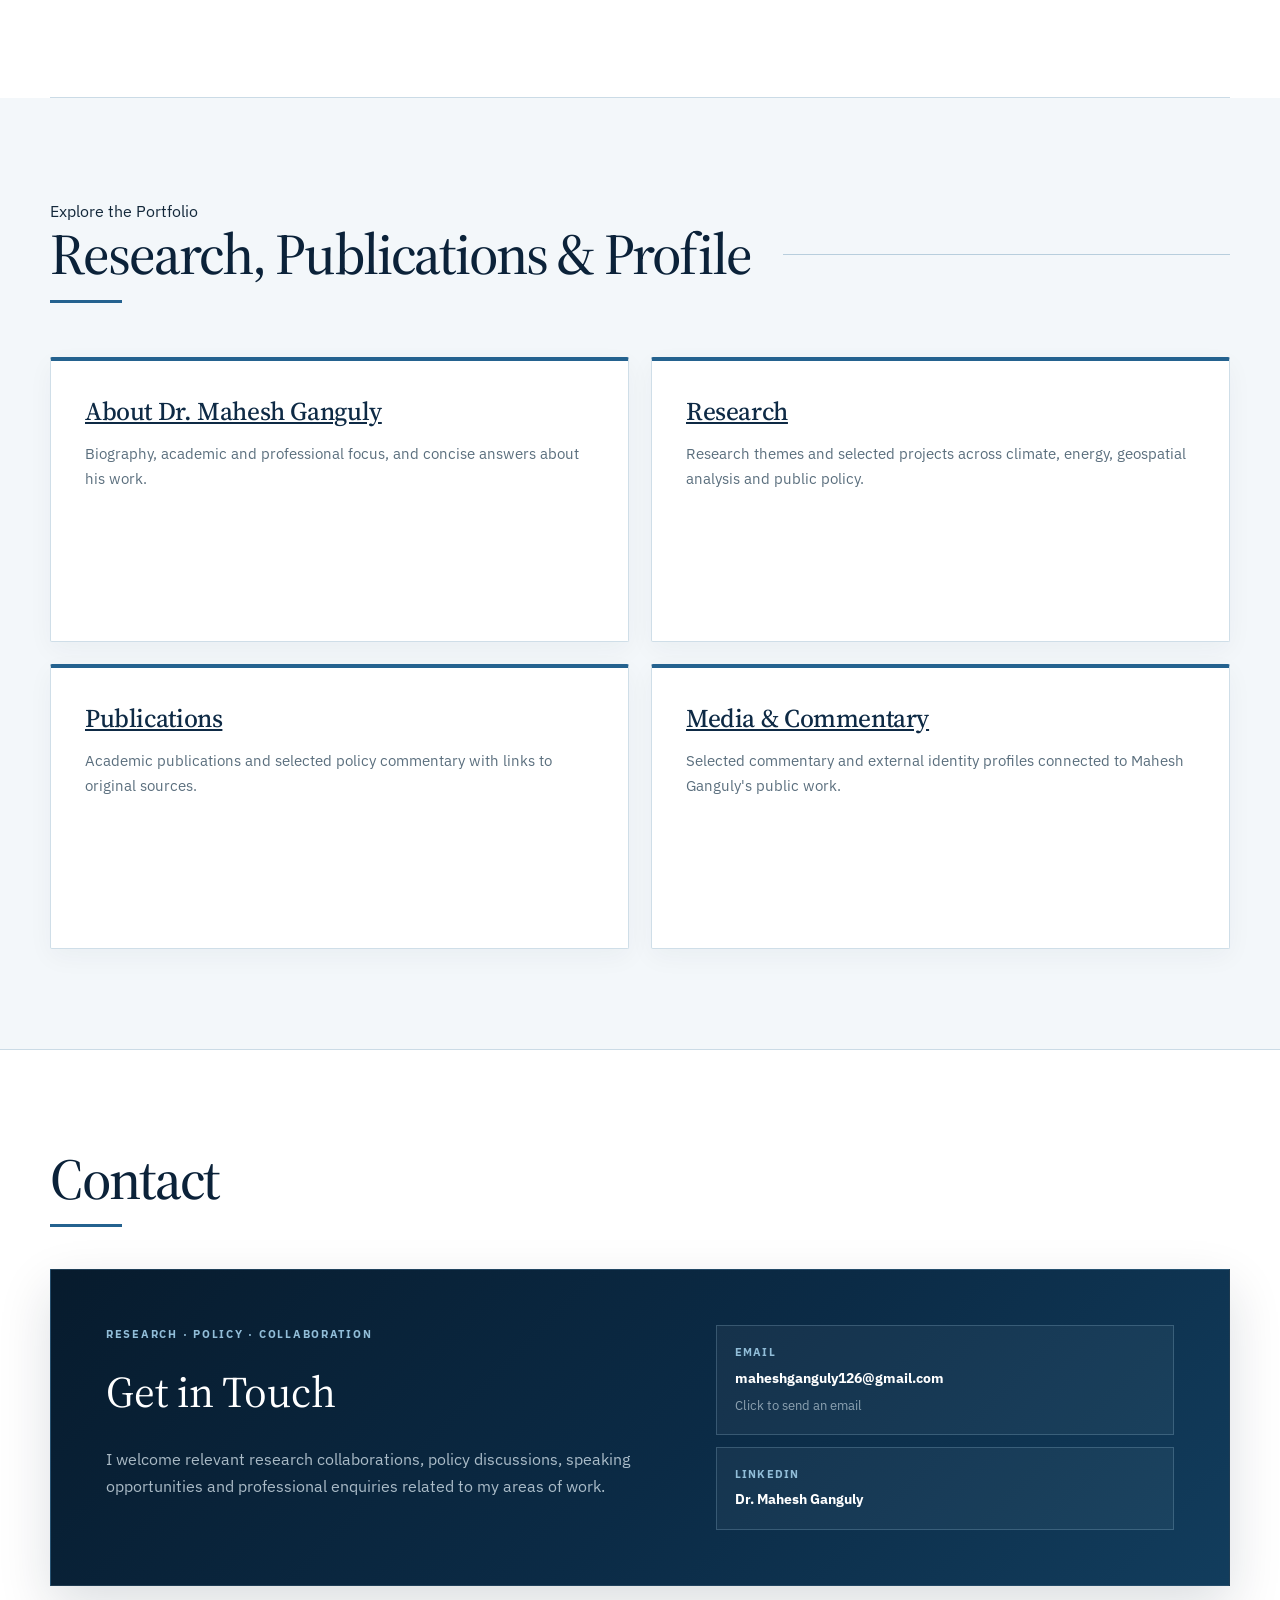
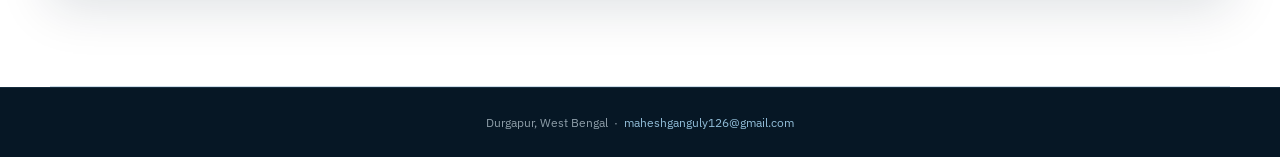
==== commit 18022860: "Add files via upload" ====
--- a/index.html
+++ b/index.html
@@ -2,6 +2,15 @@
 <html lang="en">
 
 <head>
+  <!-- Google tag (gtag.js) -->
+<script async src="https://www.googletagmanager.com/gtag/js?id=G-1HP4H3KCDE"></script>
+<script>
+  window.dataLayer = window.dataLayer || [];
+  function gtag(){dataLayer.push(arguments);}
+  gtag('js', new Date());
+
+  gtag('config', 'G-1HP4H3KCDE');
+</script>
   <meta charset="UTF-8">
   <meta name="viewport" content="width=device-width, initial-scale=1, viewport-fit=cover">
 
@@ -101,7 +110,7 @@
 
   <link rel="stylesheet" href="assets/css/styles.css">
   <link rel="icon" href="assets/images/favicon.svg" type="image/svg+xml">
-</head>
+<style>.auto-publications{margin:24px 0;padding:20px 24px;border:1px solid #cbdce8;border-radius:14px;background:#f7fbff}.auto-publications h2{margin:0 0 12px;color:#173b60}.auto-publication-list{margin:0;padding-left:22px}.auto-publication-list li{margin:12px 0;line-height:1.55}.auto-publication-list a{color:#145c98;font-weight:650}.auto-publication-list small{color:#51677a;font-size:.88rem}</style></head>
 
 <body>
 
@@ -413,6 +422,7 @@
            =================================================== -->
 
       <section class="reveal-section" id="publications">
+<div class="auto-publications" aria-label="Latest publications"><h2>Latest Publications &amp; Commentary</h2><div data-auto-publications data-limit="8"><p>Loading latest articles…</p></div></div>
 
         <h2>Publications &amp; Commentary</h2>
 
@@ -1415,6 +1425,6 @@
 
   <script src="assets/js/app.js" defer></script>
 
-</body>
-
-</html>+<script defer src="/assets/js/publications-feed.js"></script></body>
+
+</html>
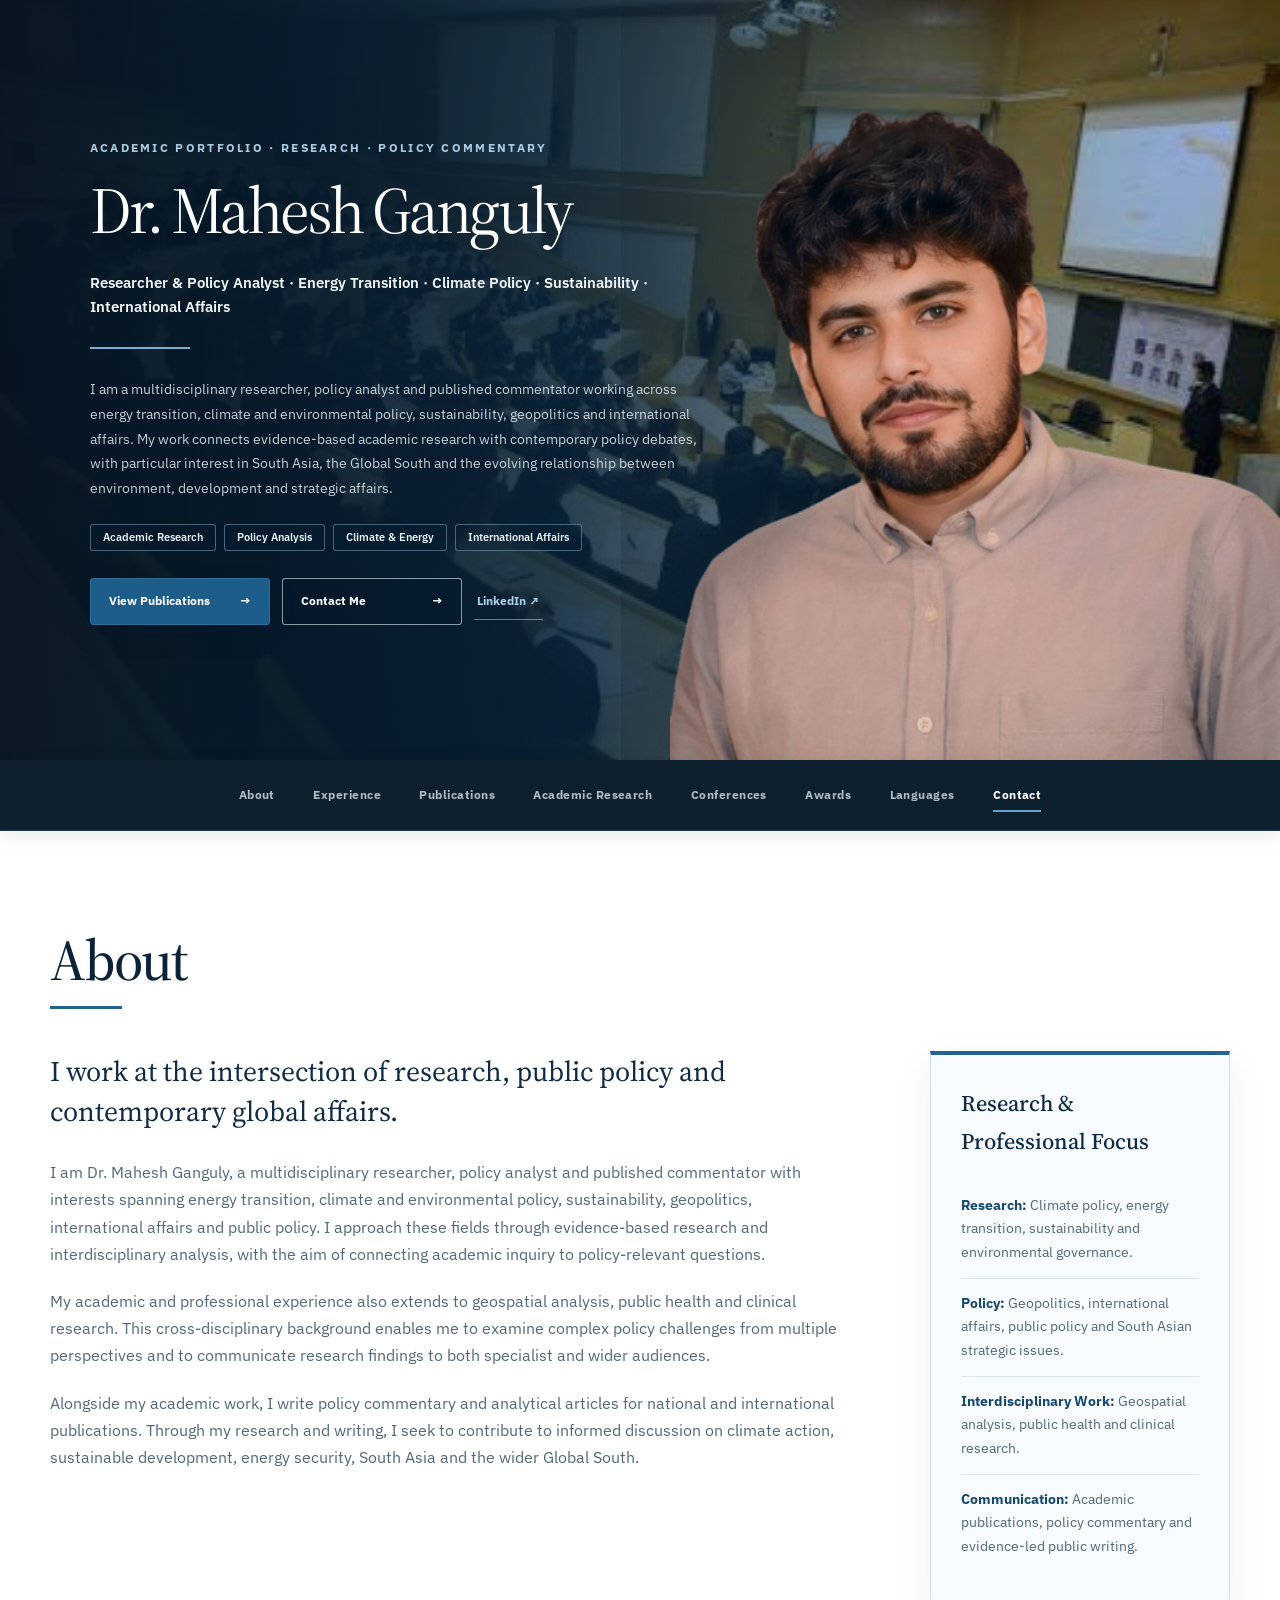
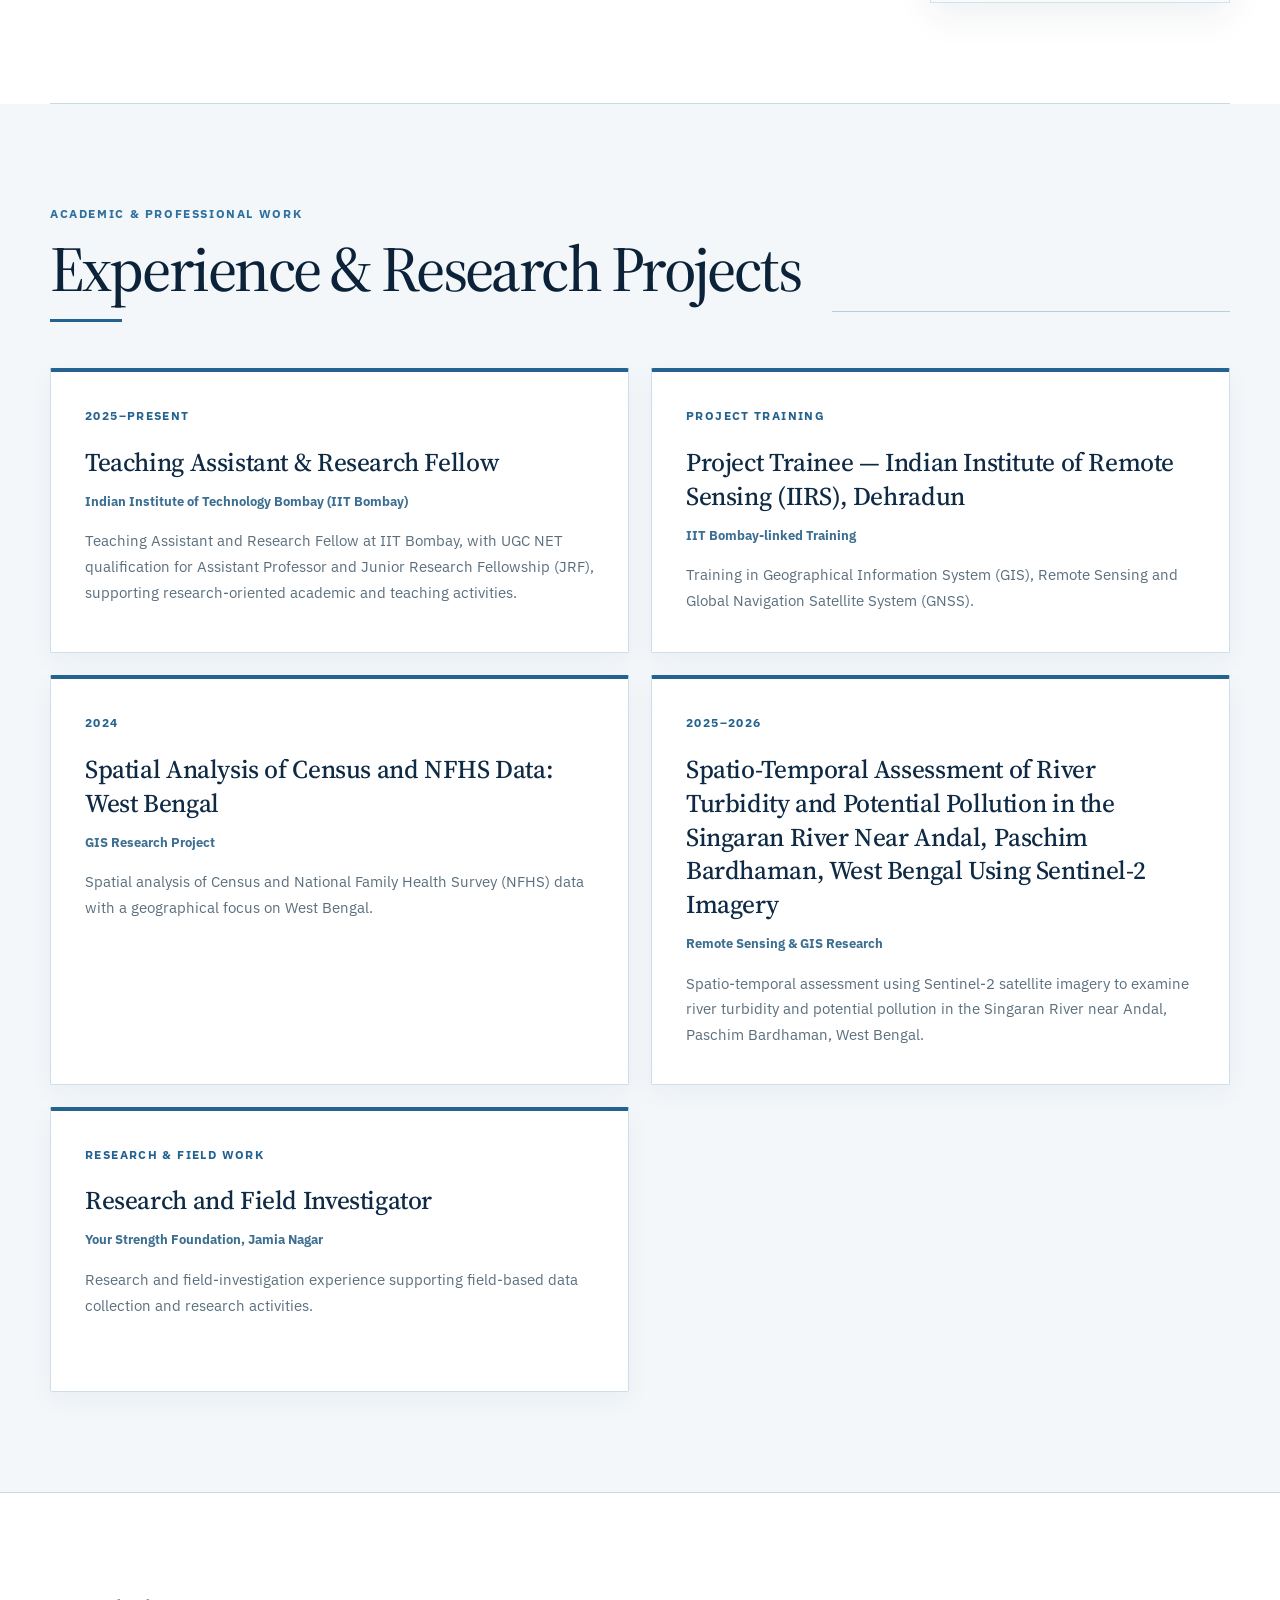
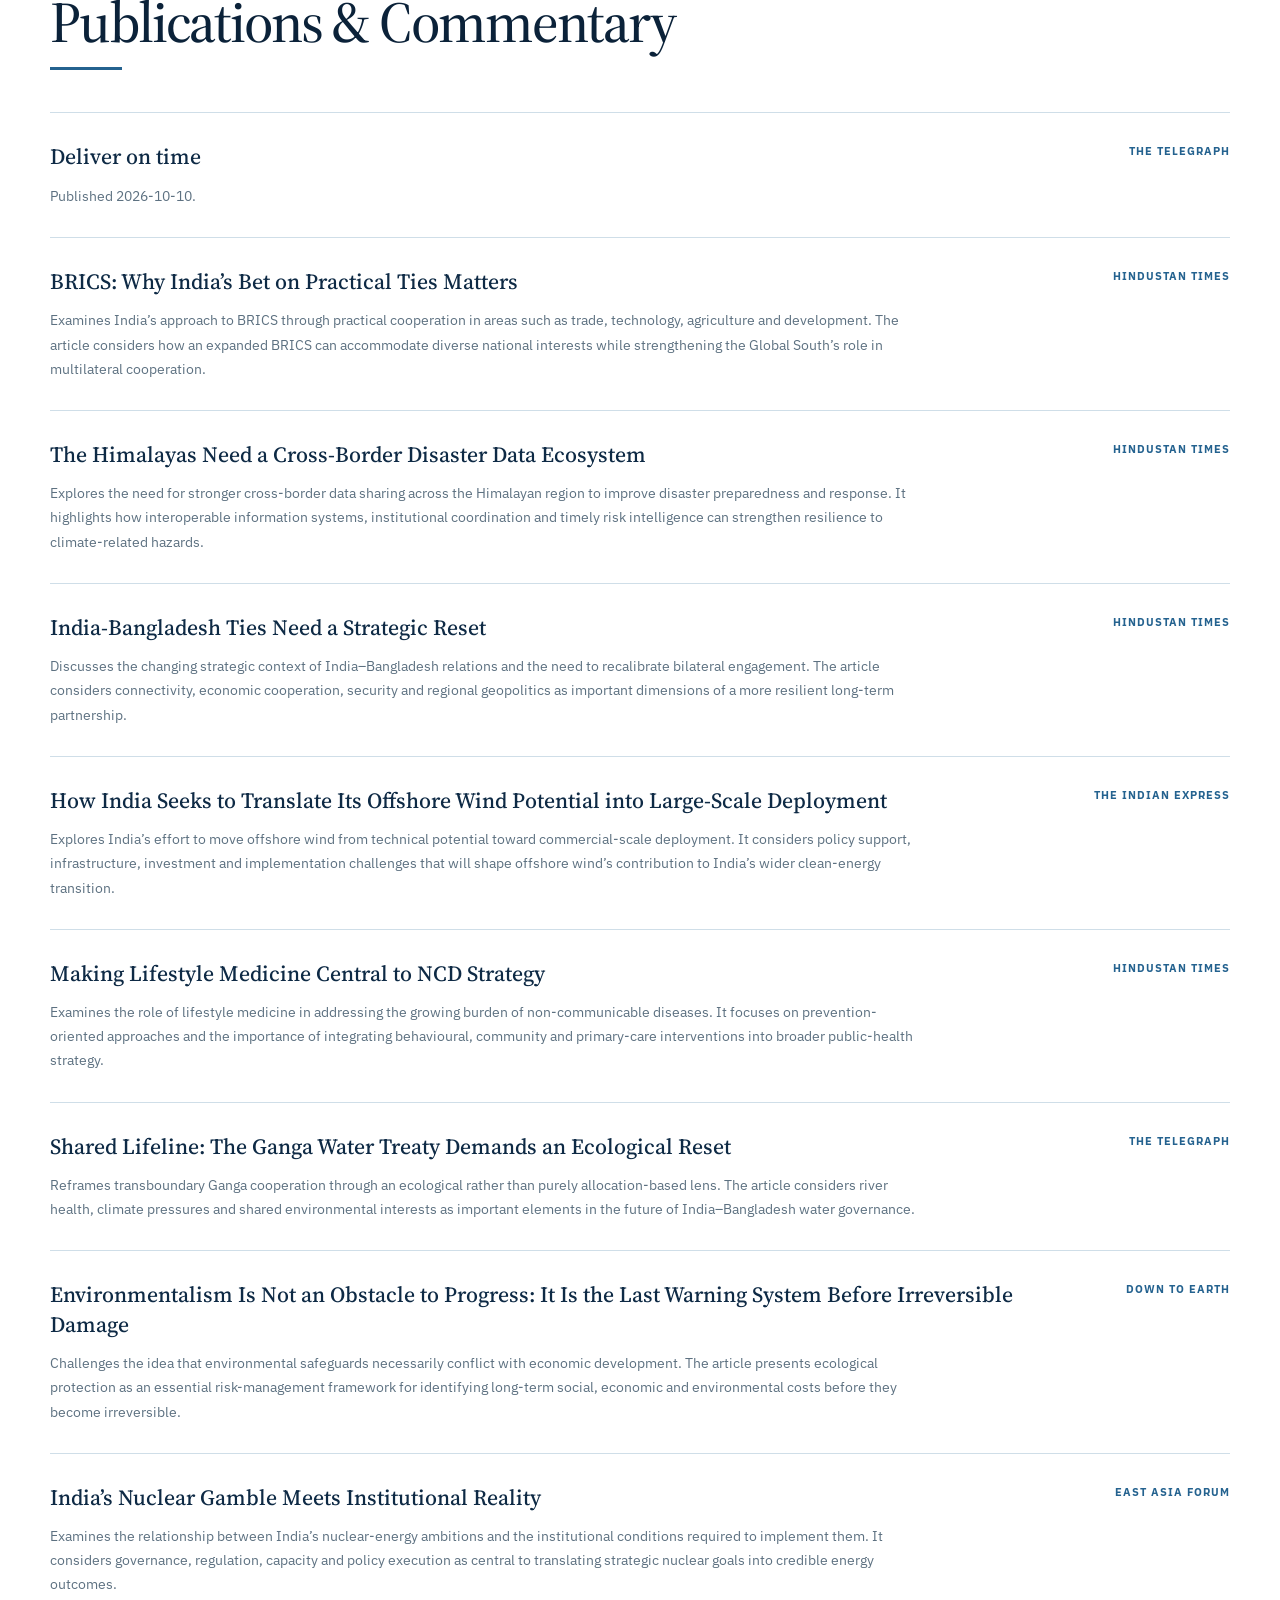
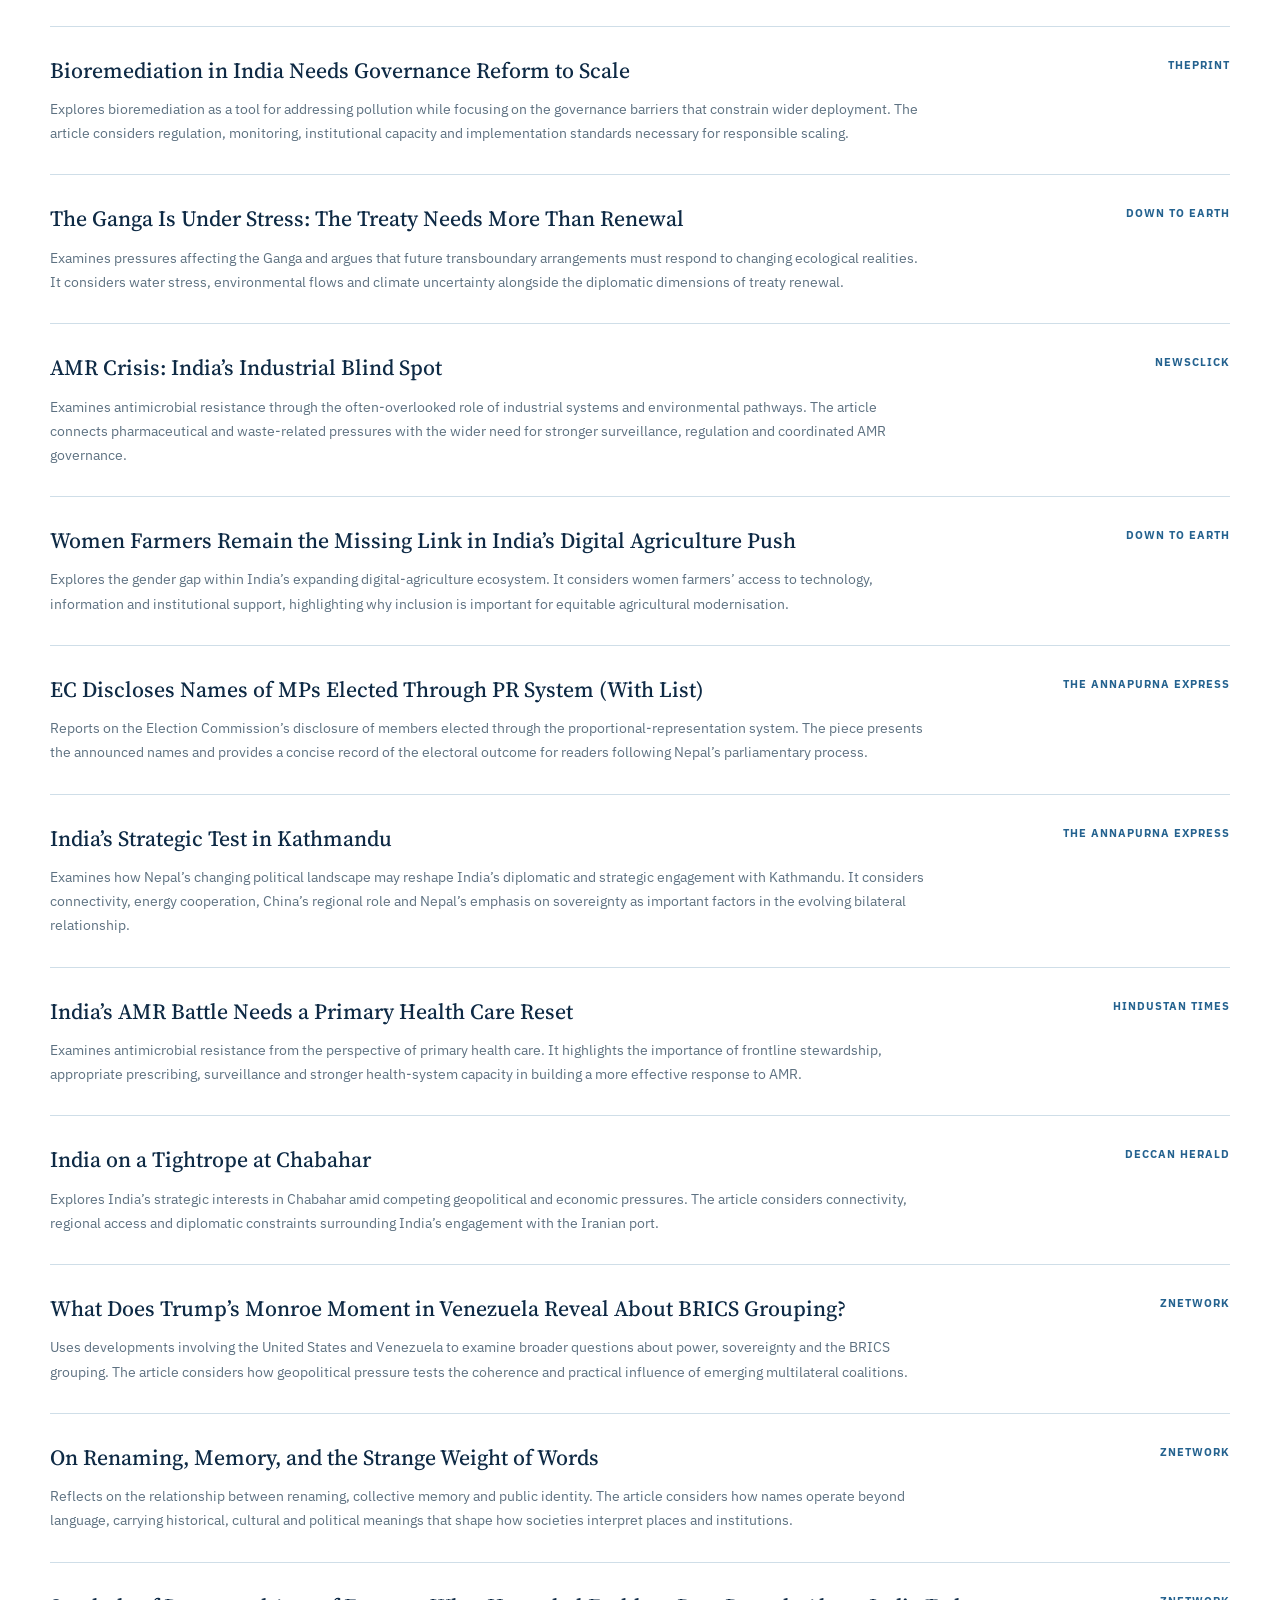
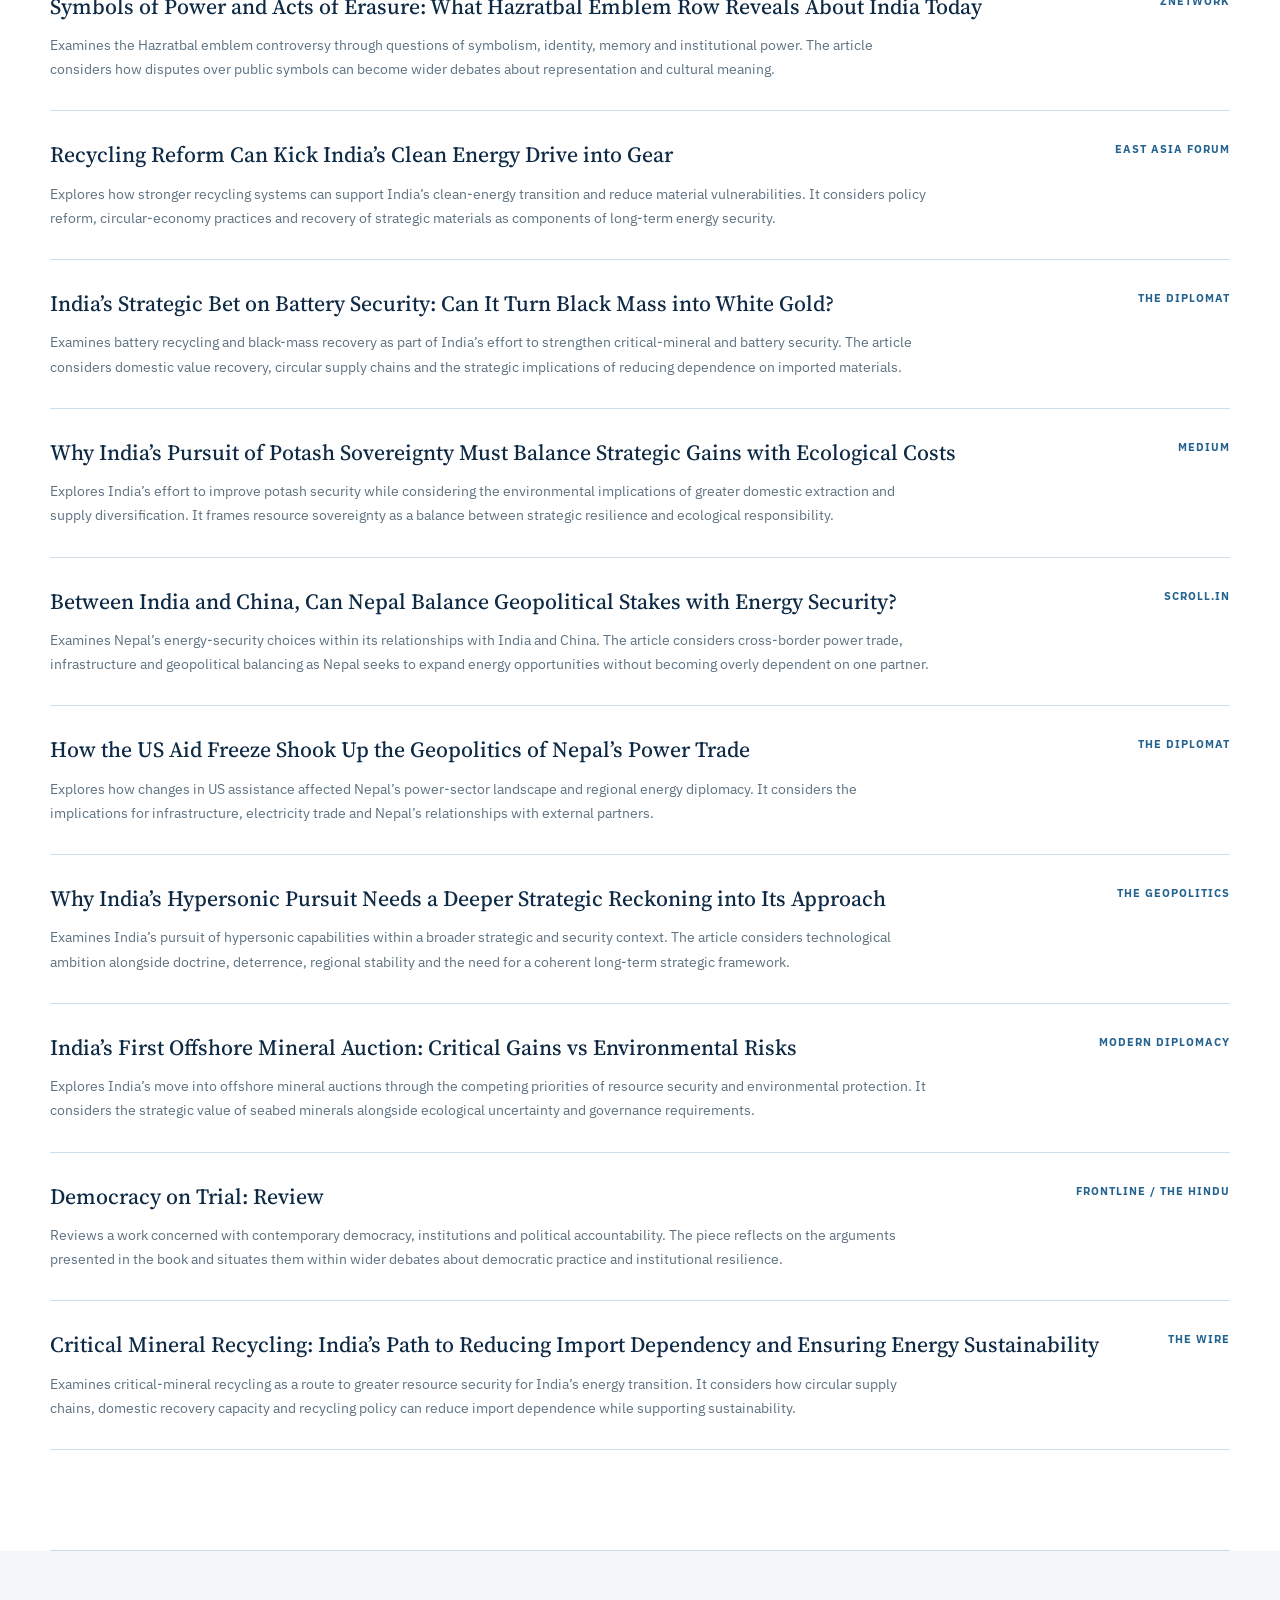
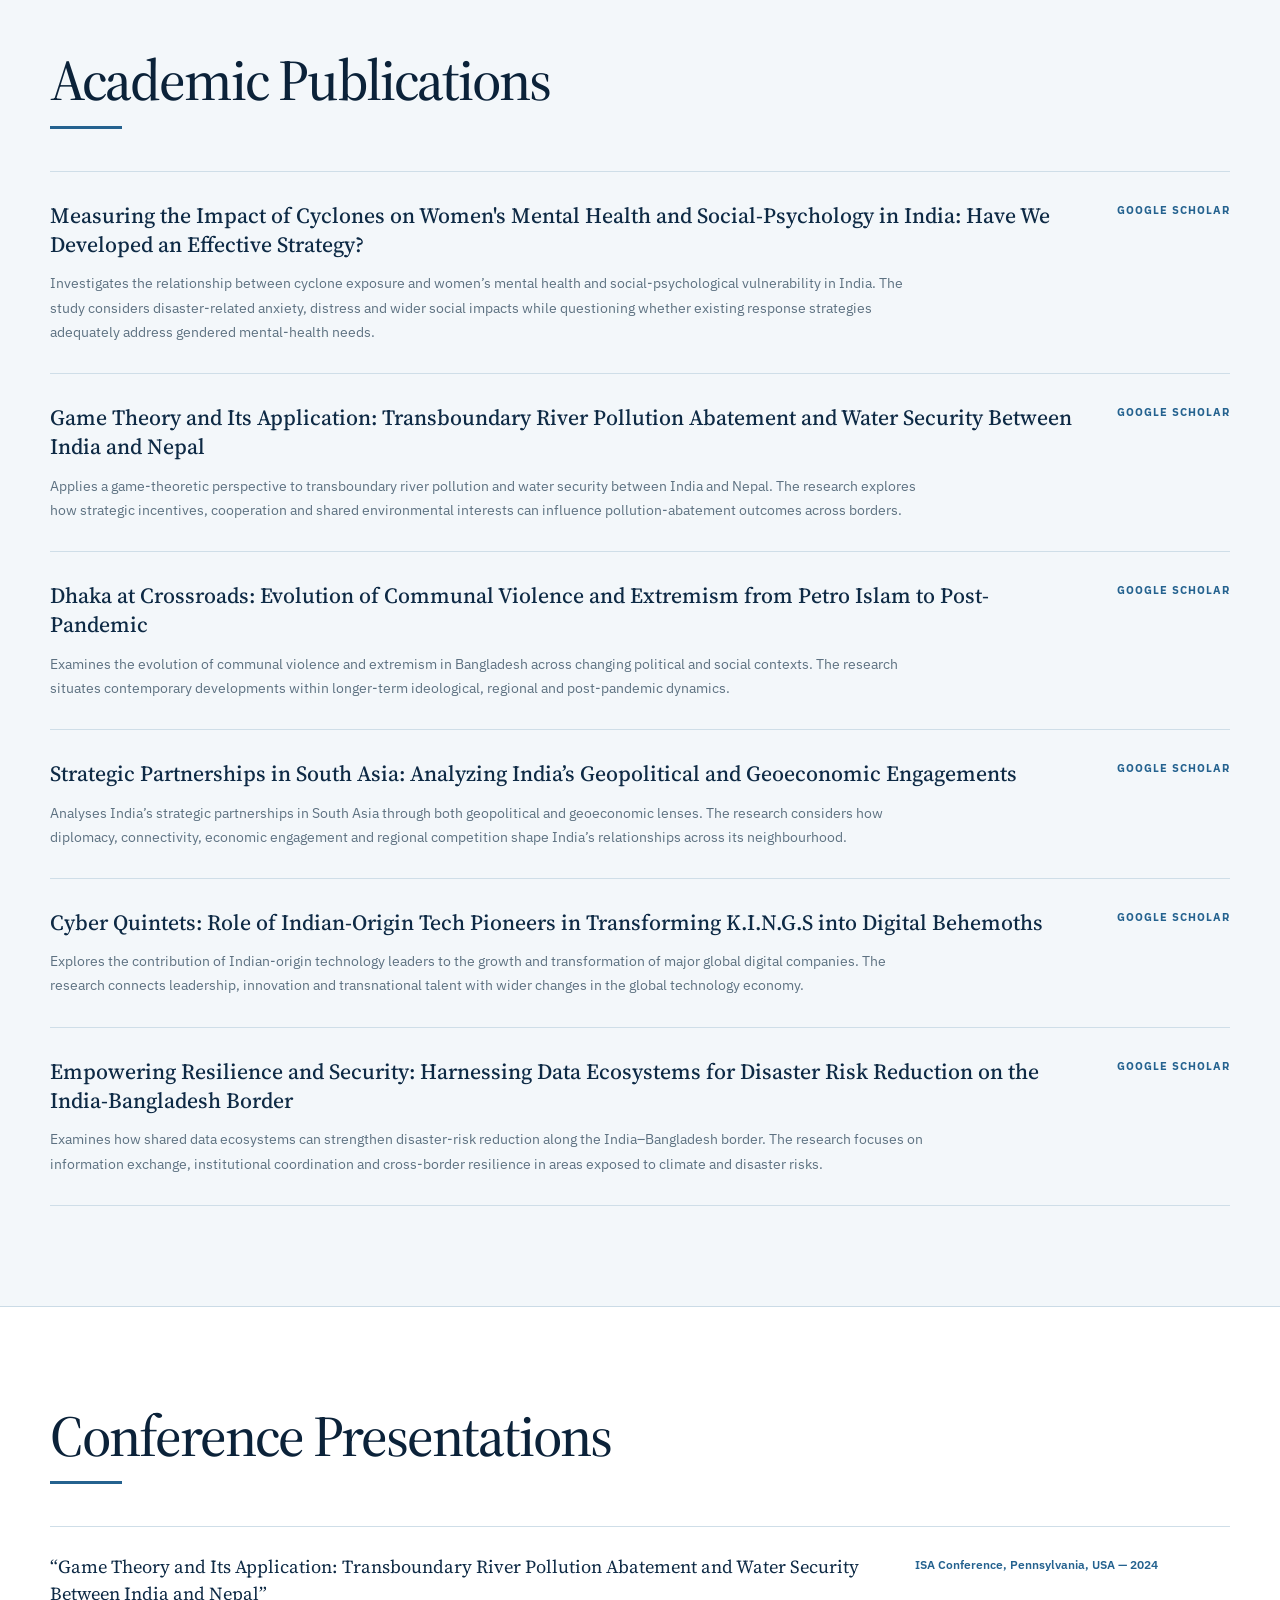
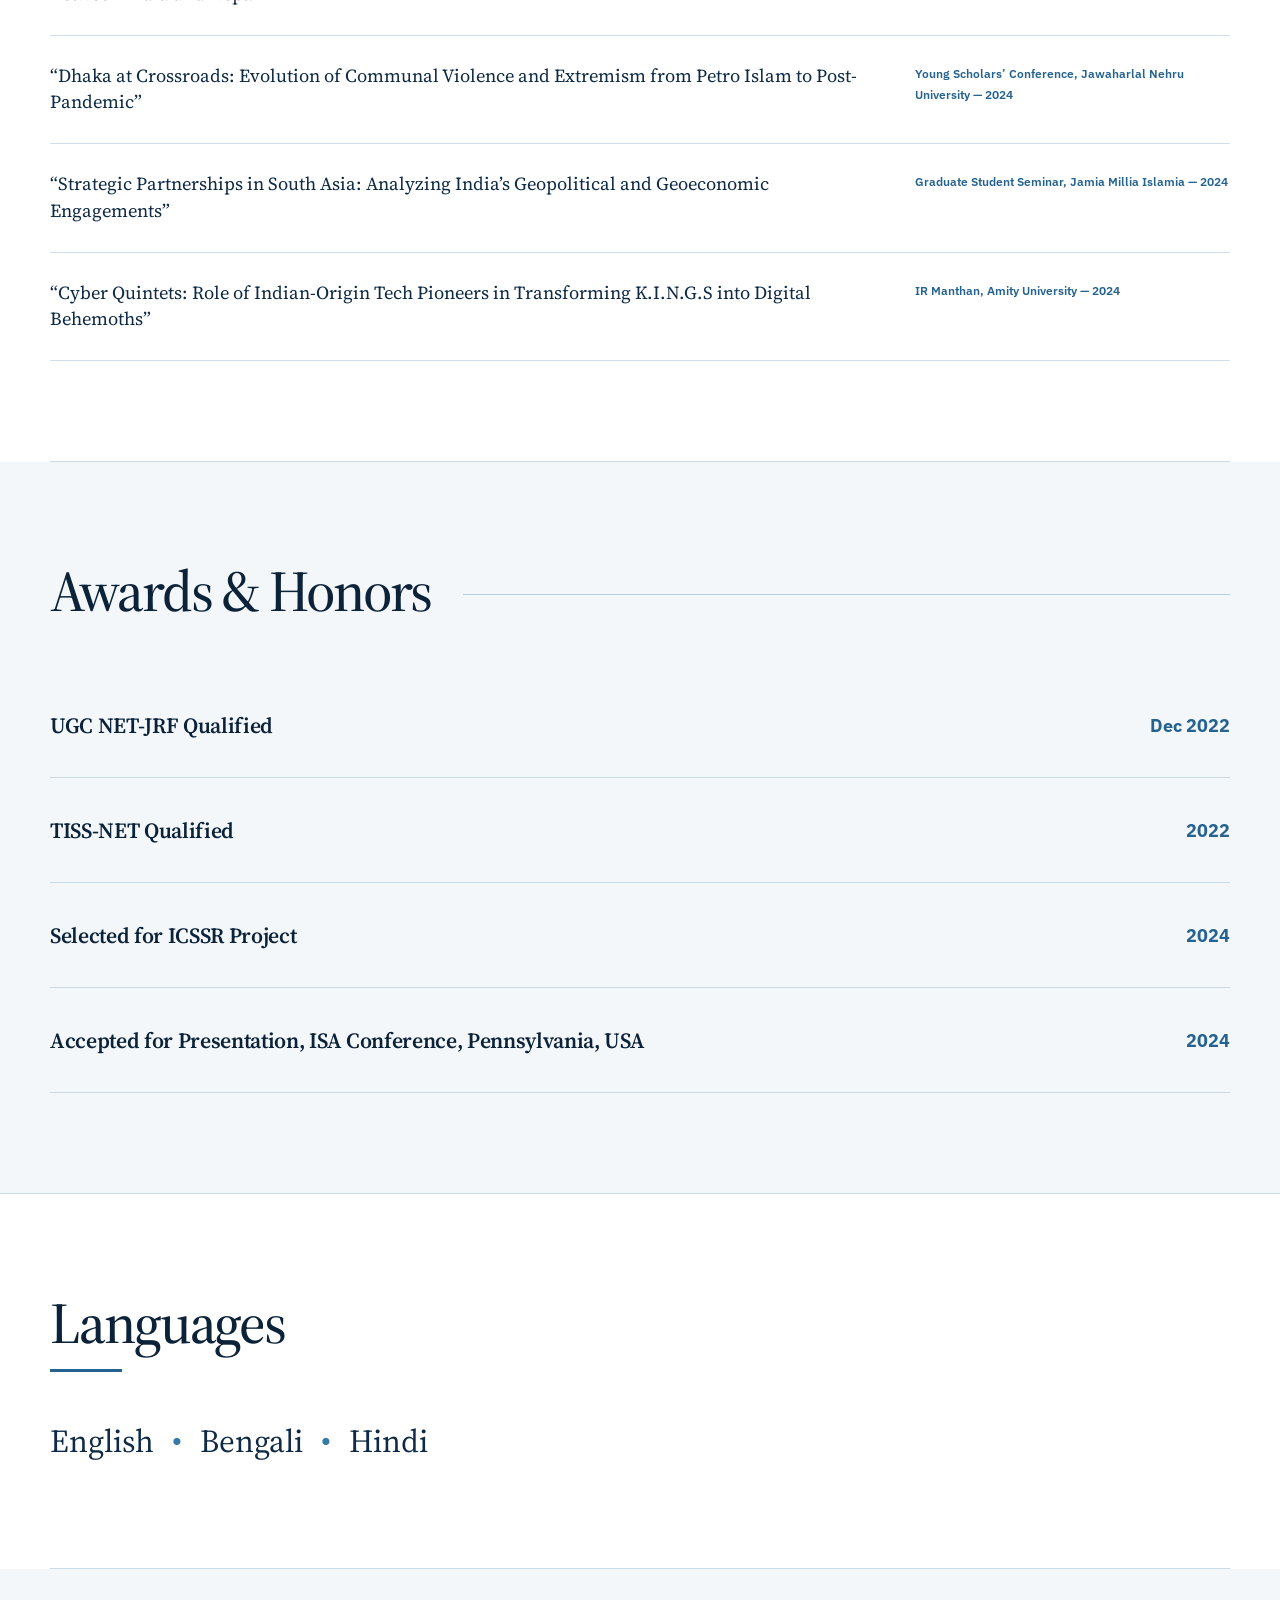
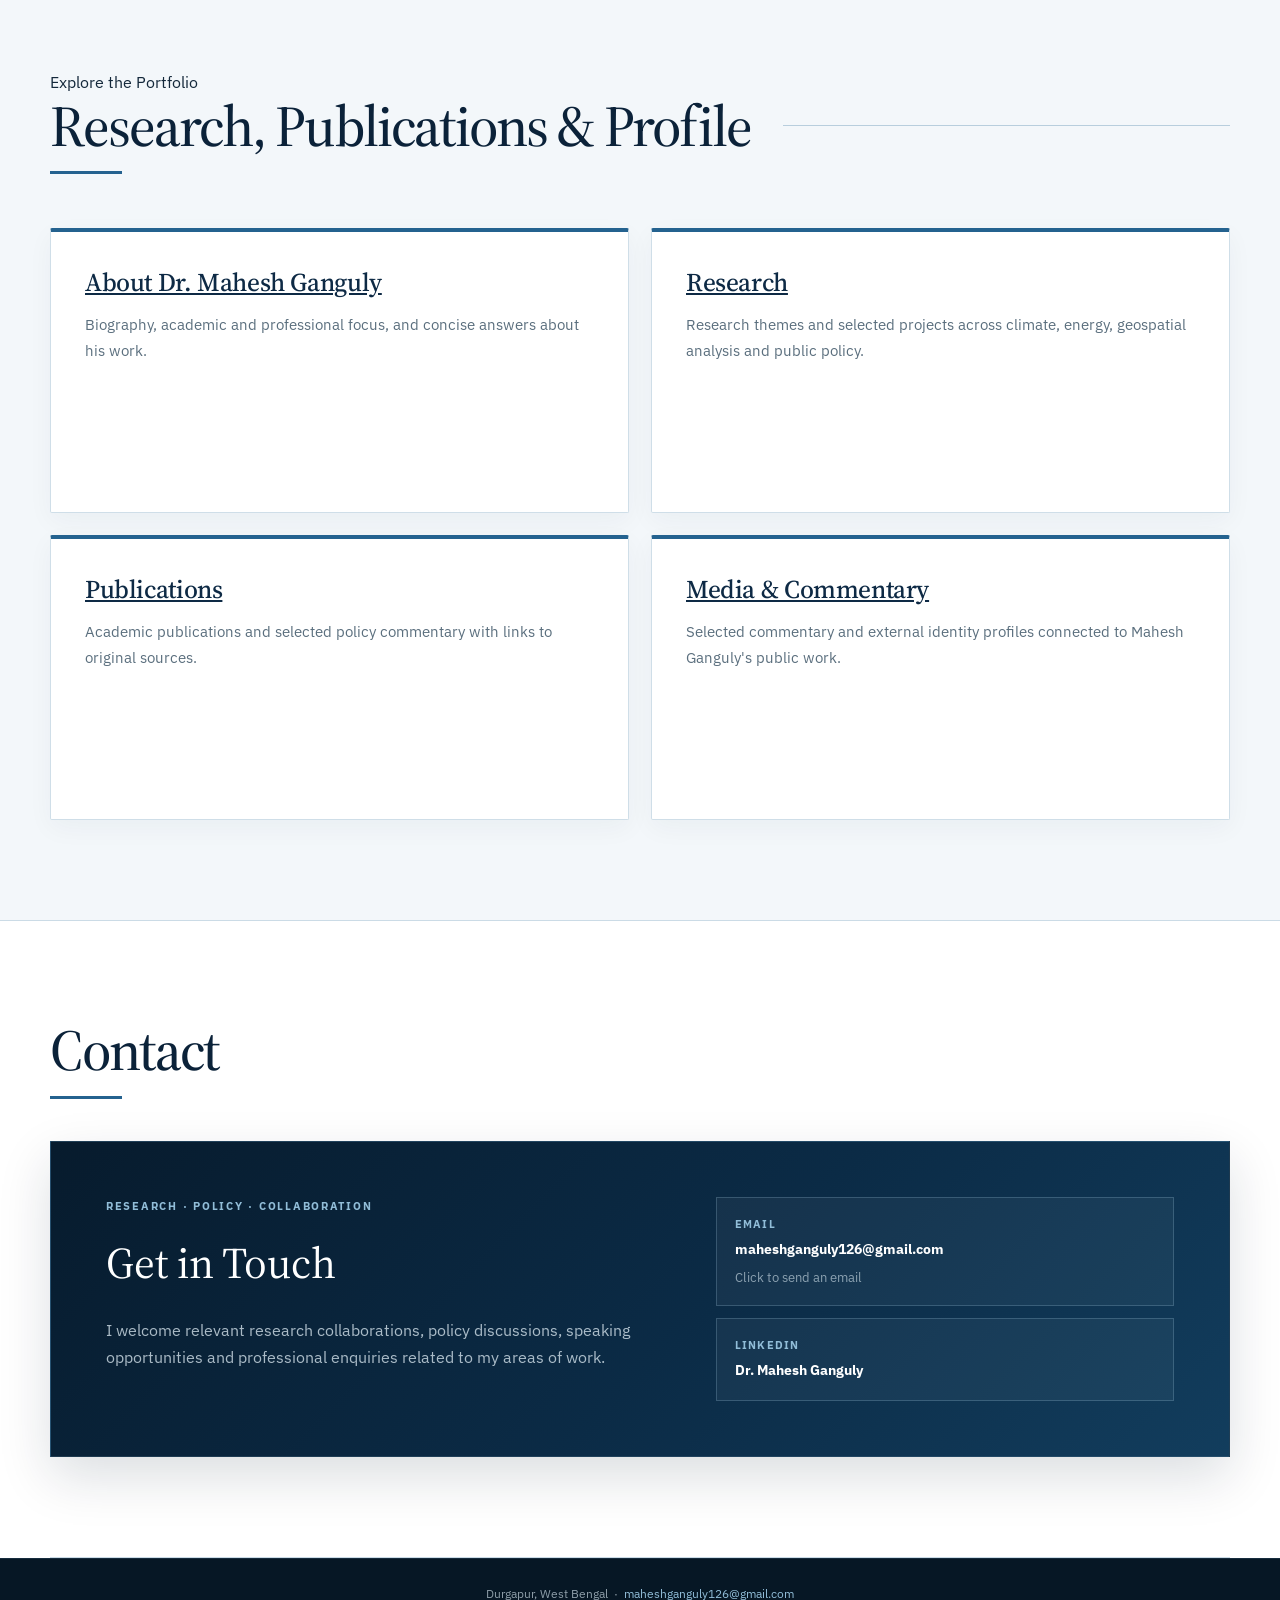
==== commit 7077ca1f: "Add files via upload" ====
--- a/index.html
+++ b/index.html
@@ -110,7 +110,7 @@
 
   <link rel="stylesheet" href="assets/css/styles.css">
   <link rel="icon" href="assets/images/favicon.svg" type="image/svg+xml">
-<style>.auto-publications{margin:24px 0;padding:20px 24px;border:1px solid #cbdce8;border-radius:14px;background:#f7fbff}.auto-publications h2{margin:0 0 12px;color:#173b60}.auto-publication-list{margin:0;padding-left:22px}.auto-publication-list li{margin:12px 0;line-height:1.55}.auto-publication-list a{color:#145c98;font-weight:650}.auto-publication-list small{color:#51677a;font-size:.88rem}</style></head>
+</head>
 
 <body>
 
@@ -422,11 +422,11 @@
            =================================================== -->
 
       <section class="reveal-section" id="publications">
-<div class="auto-publications" aria-label="Latest publications"><h2>Latest Publications &amp; Commentary</h2><div data-auto-publications data-limit="8"><p>Loading latest articles…</p></div></div>
+
 
         <h2>Publications &amp; Commentary</h2>
 
-        <ul class="pub-list">
+        <ul class="pub-list" data-auto-publications data-limit="30" data-style="home">
 
 
           <li class="pub-item">
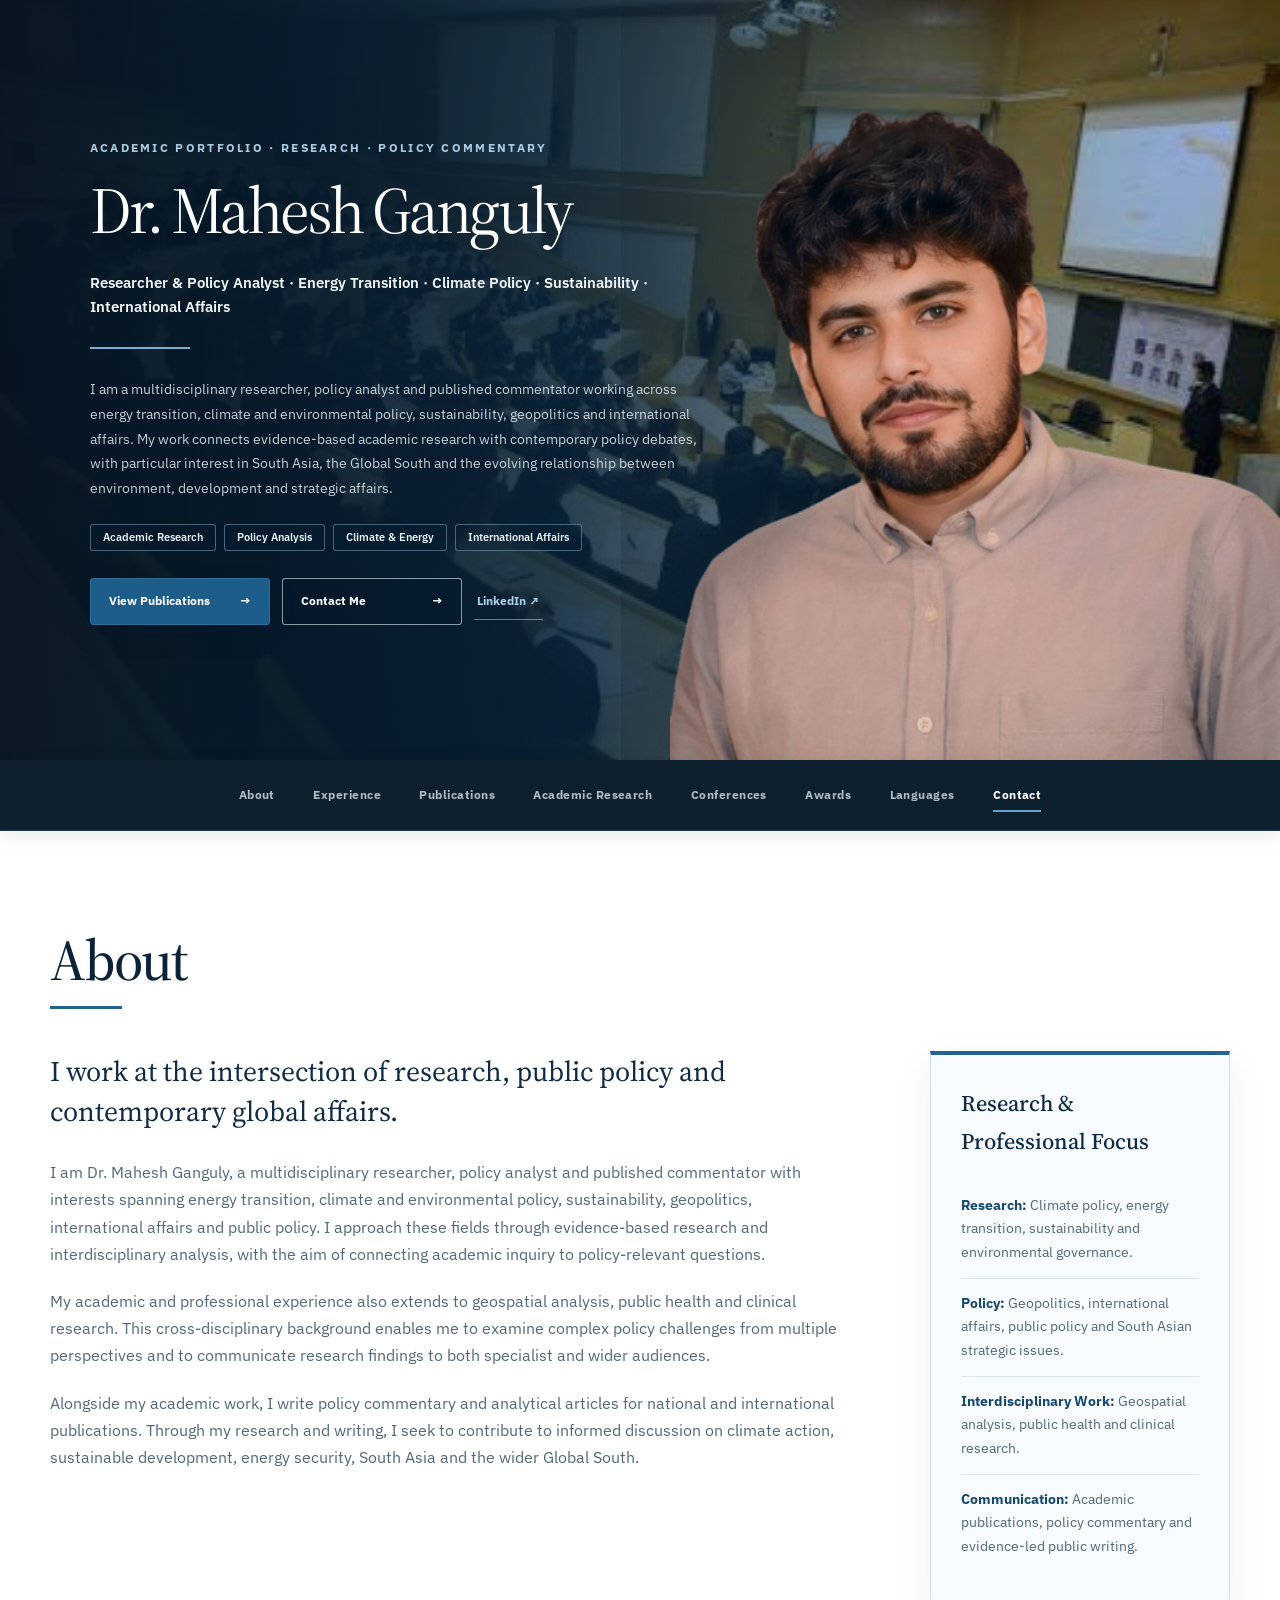
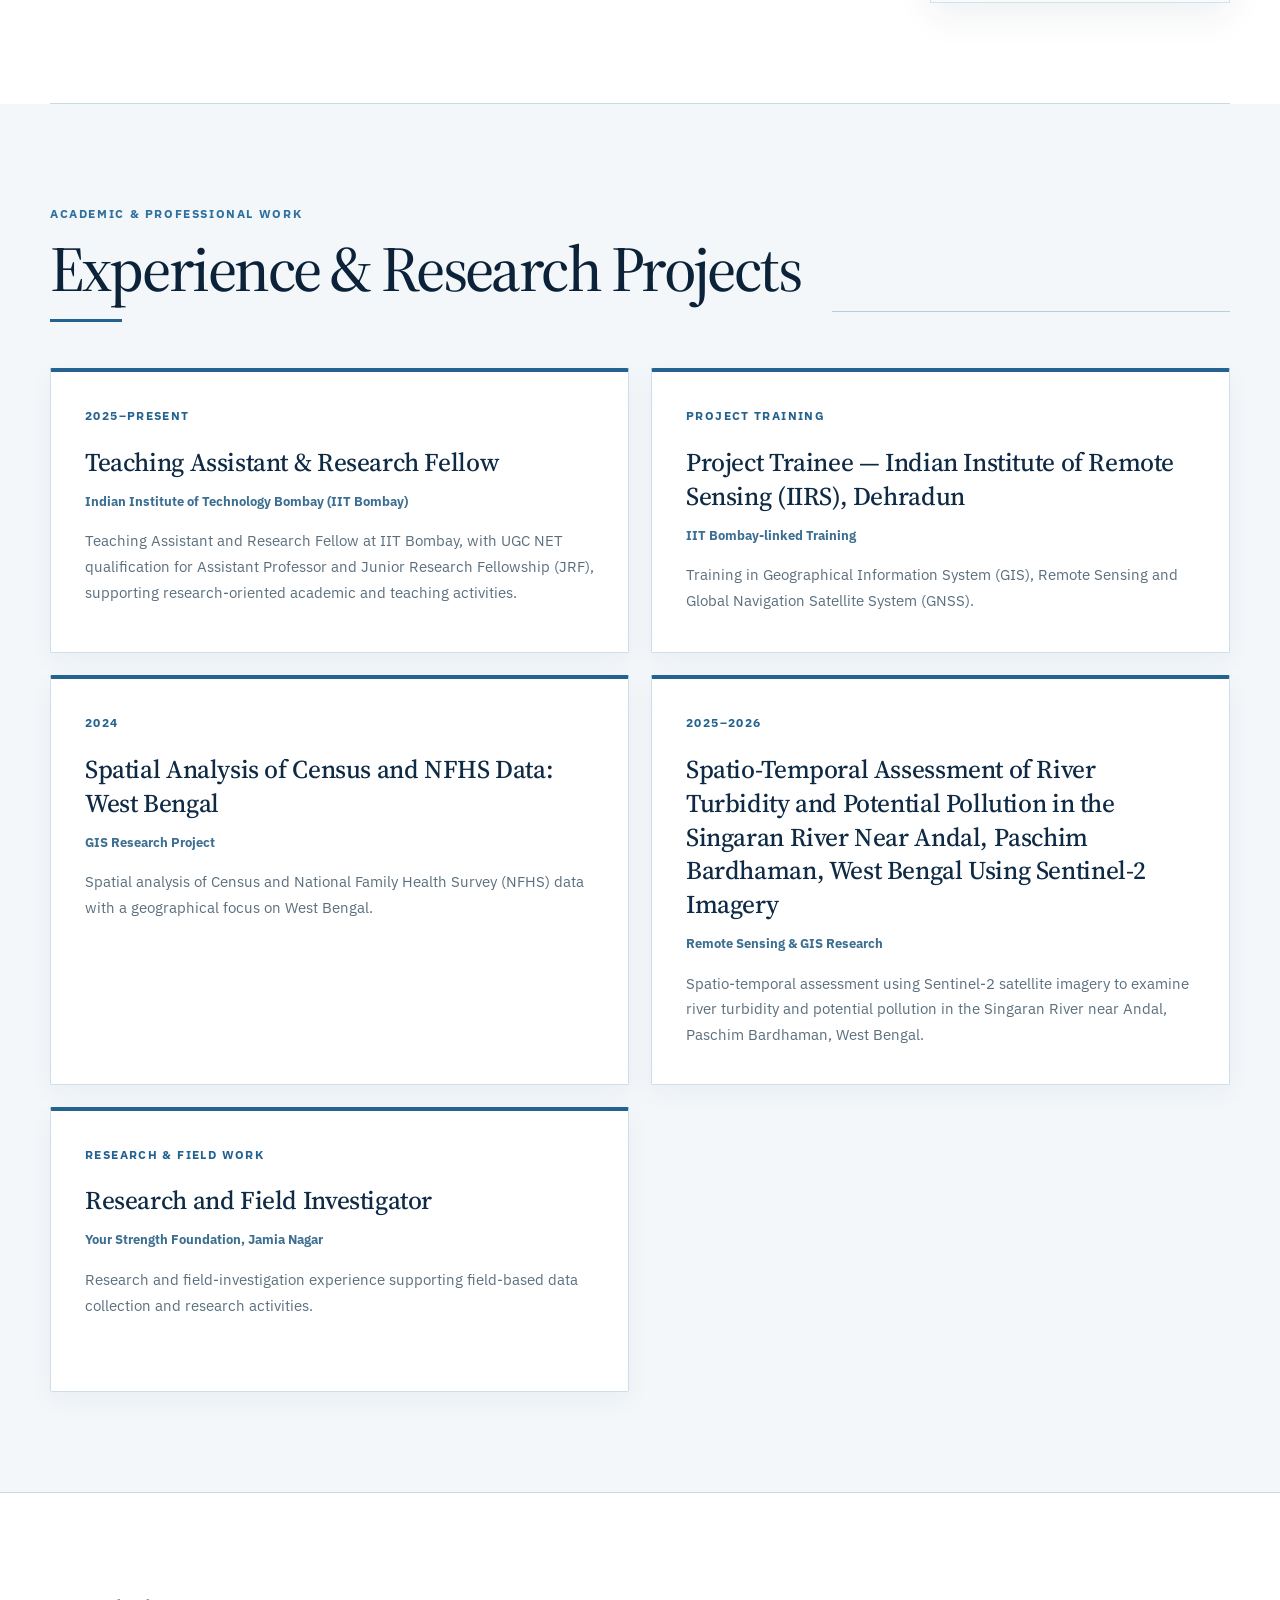
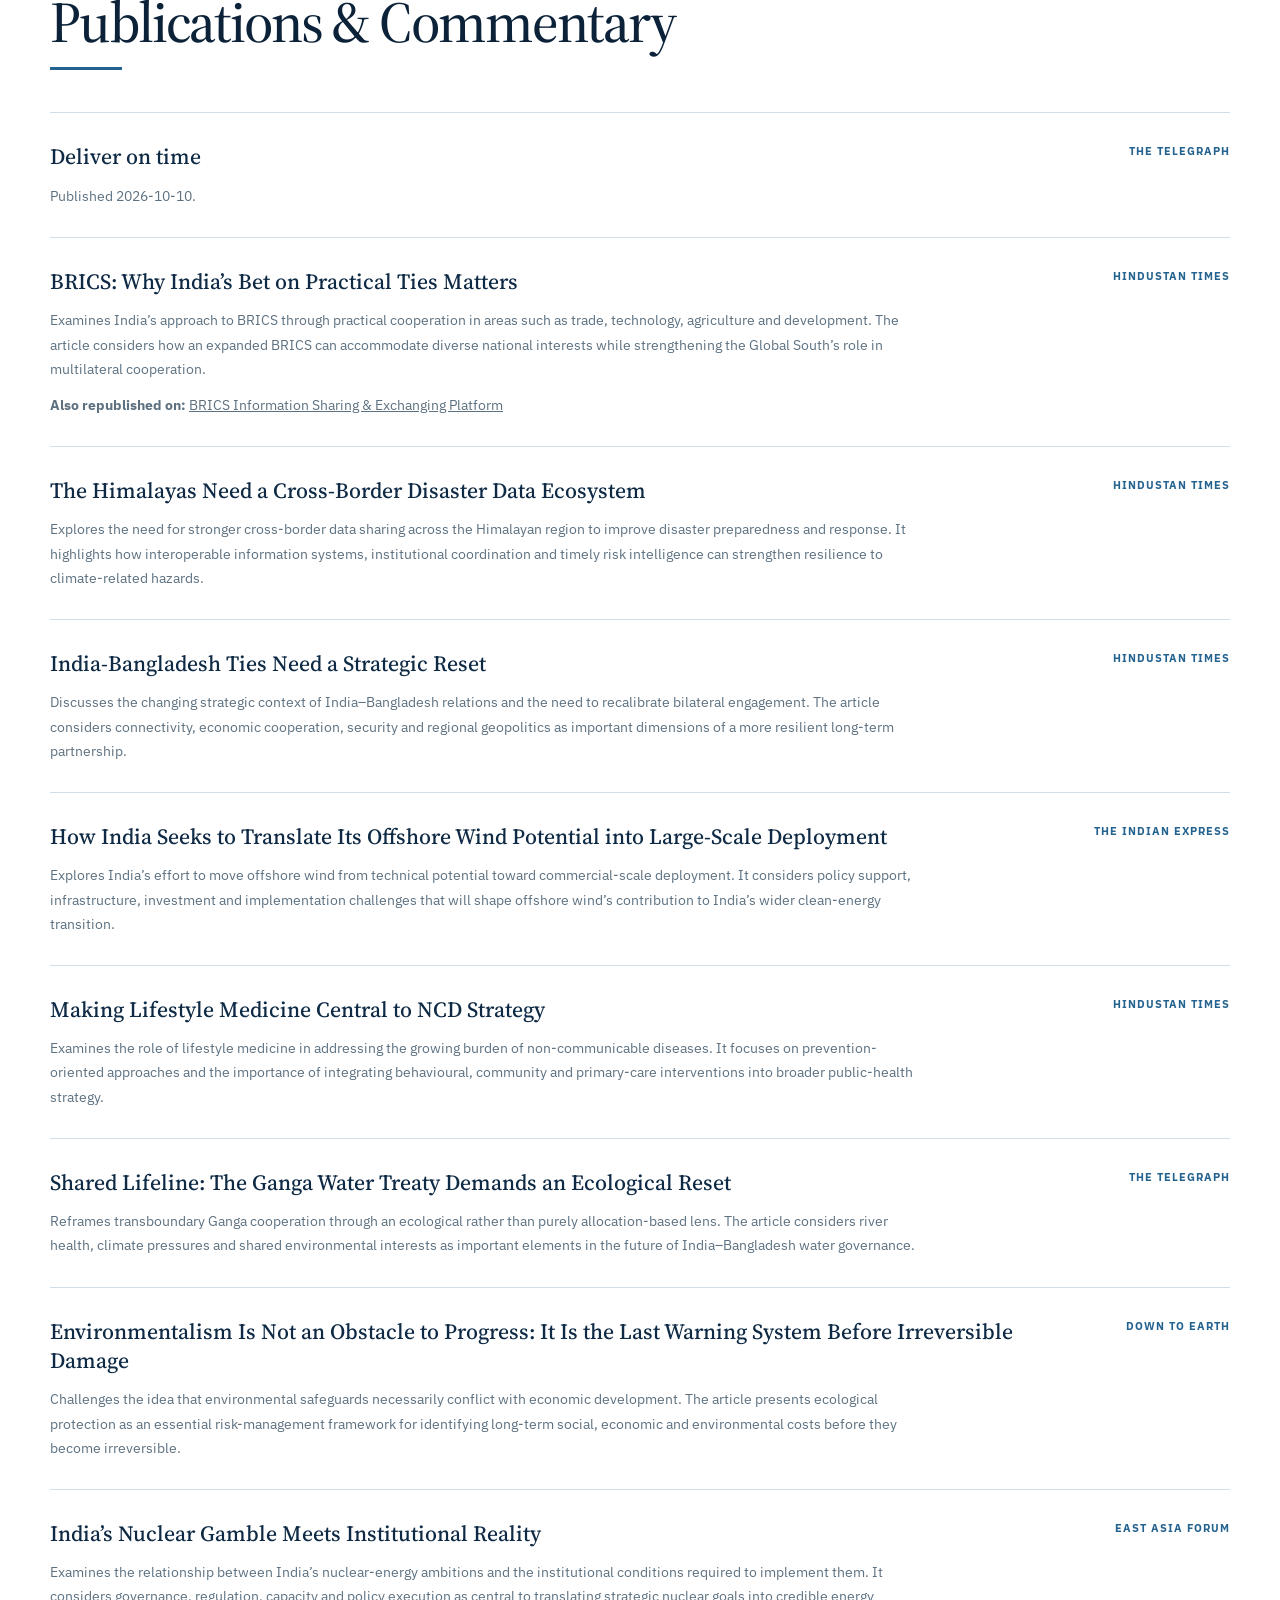
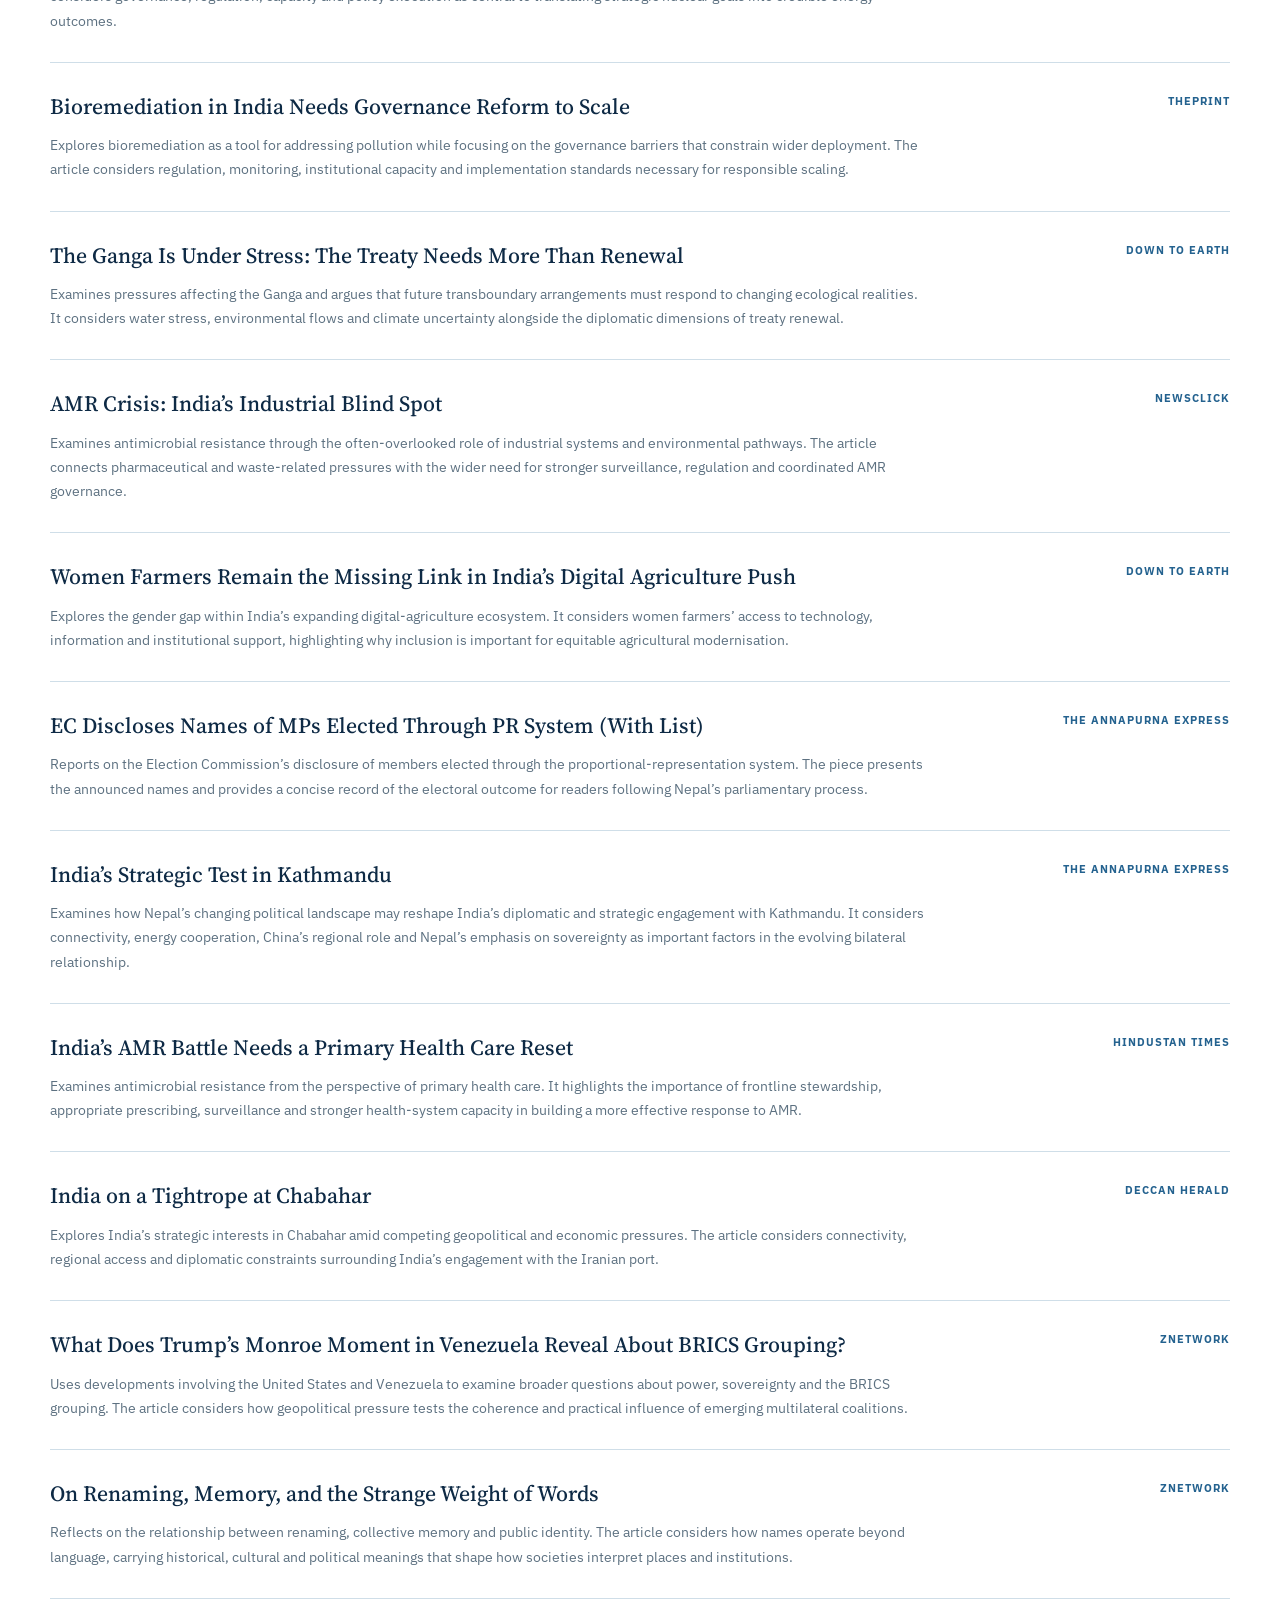
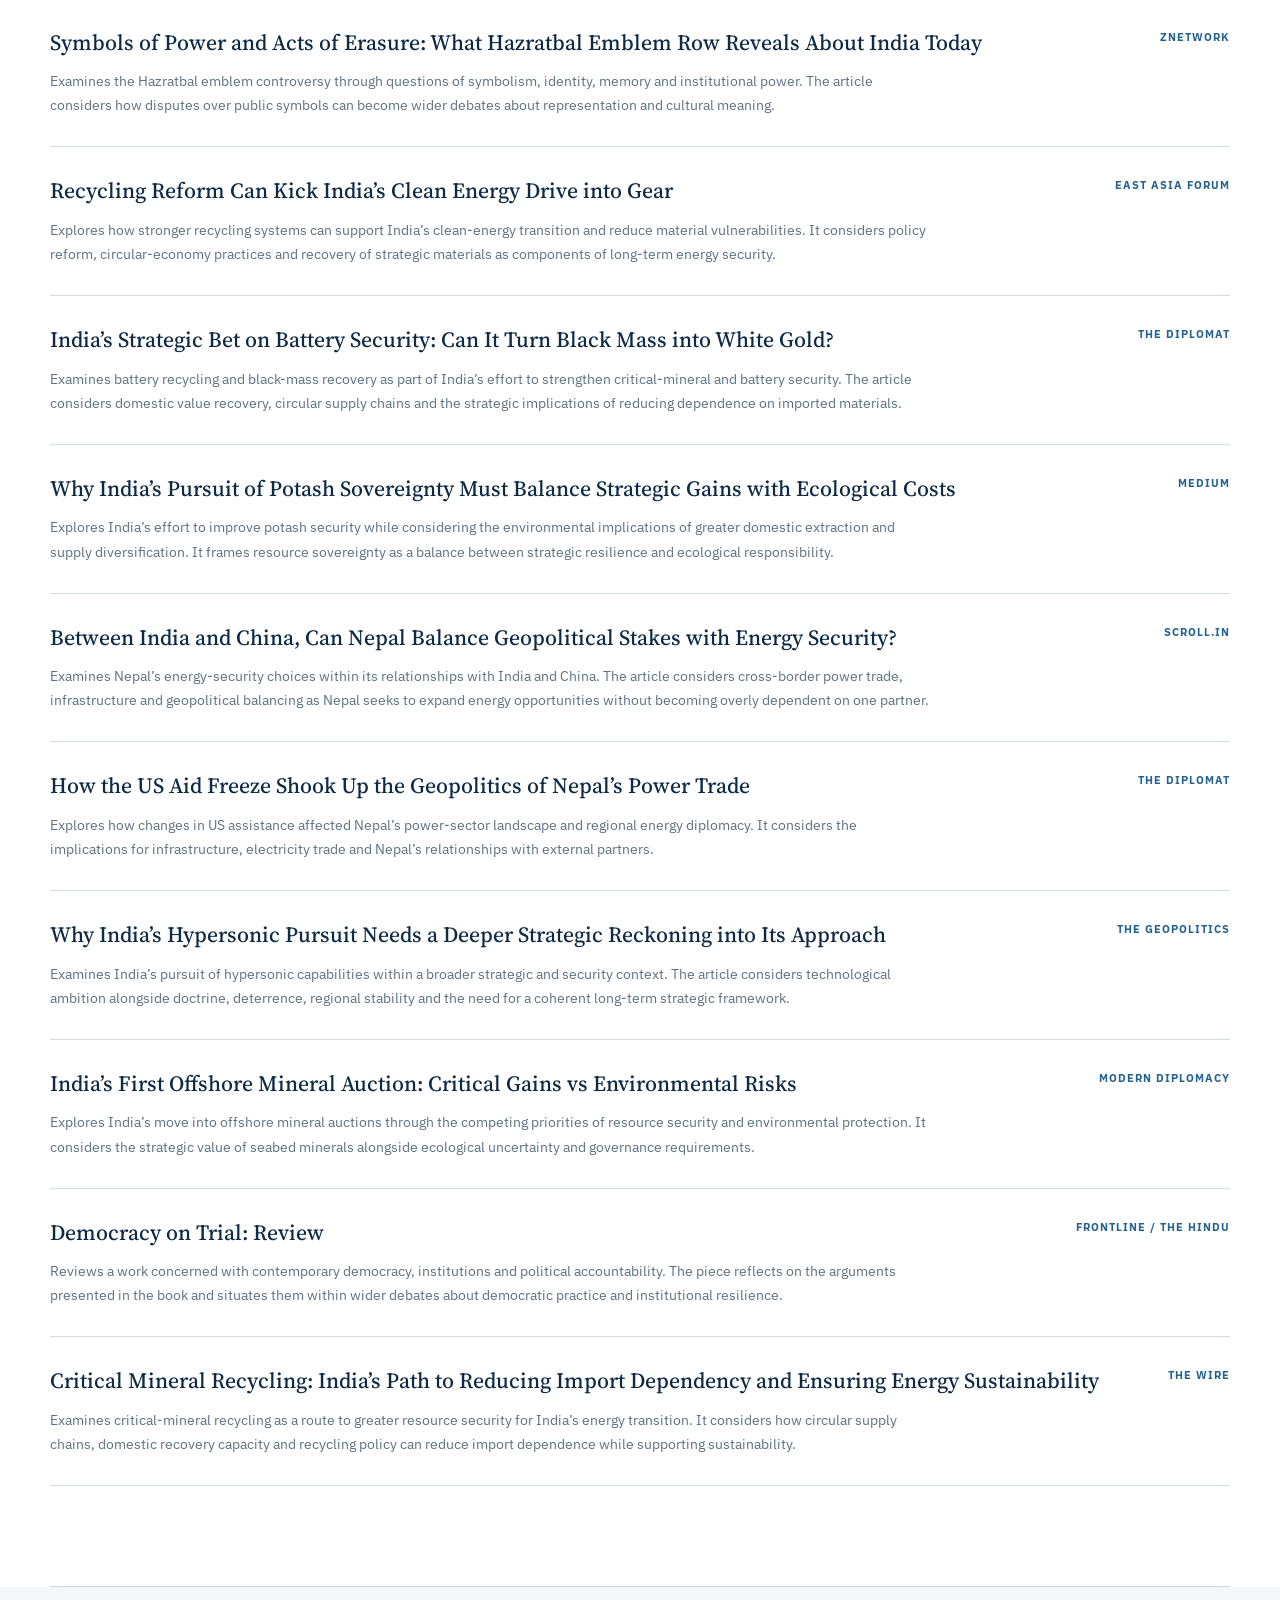
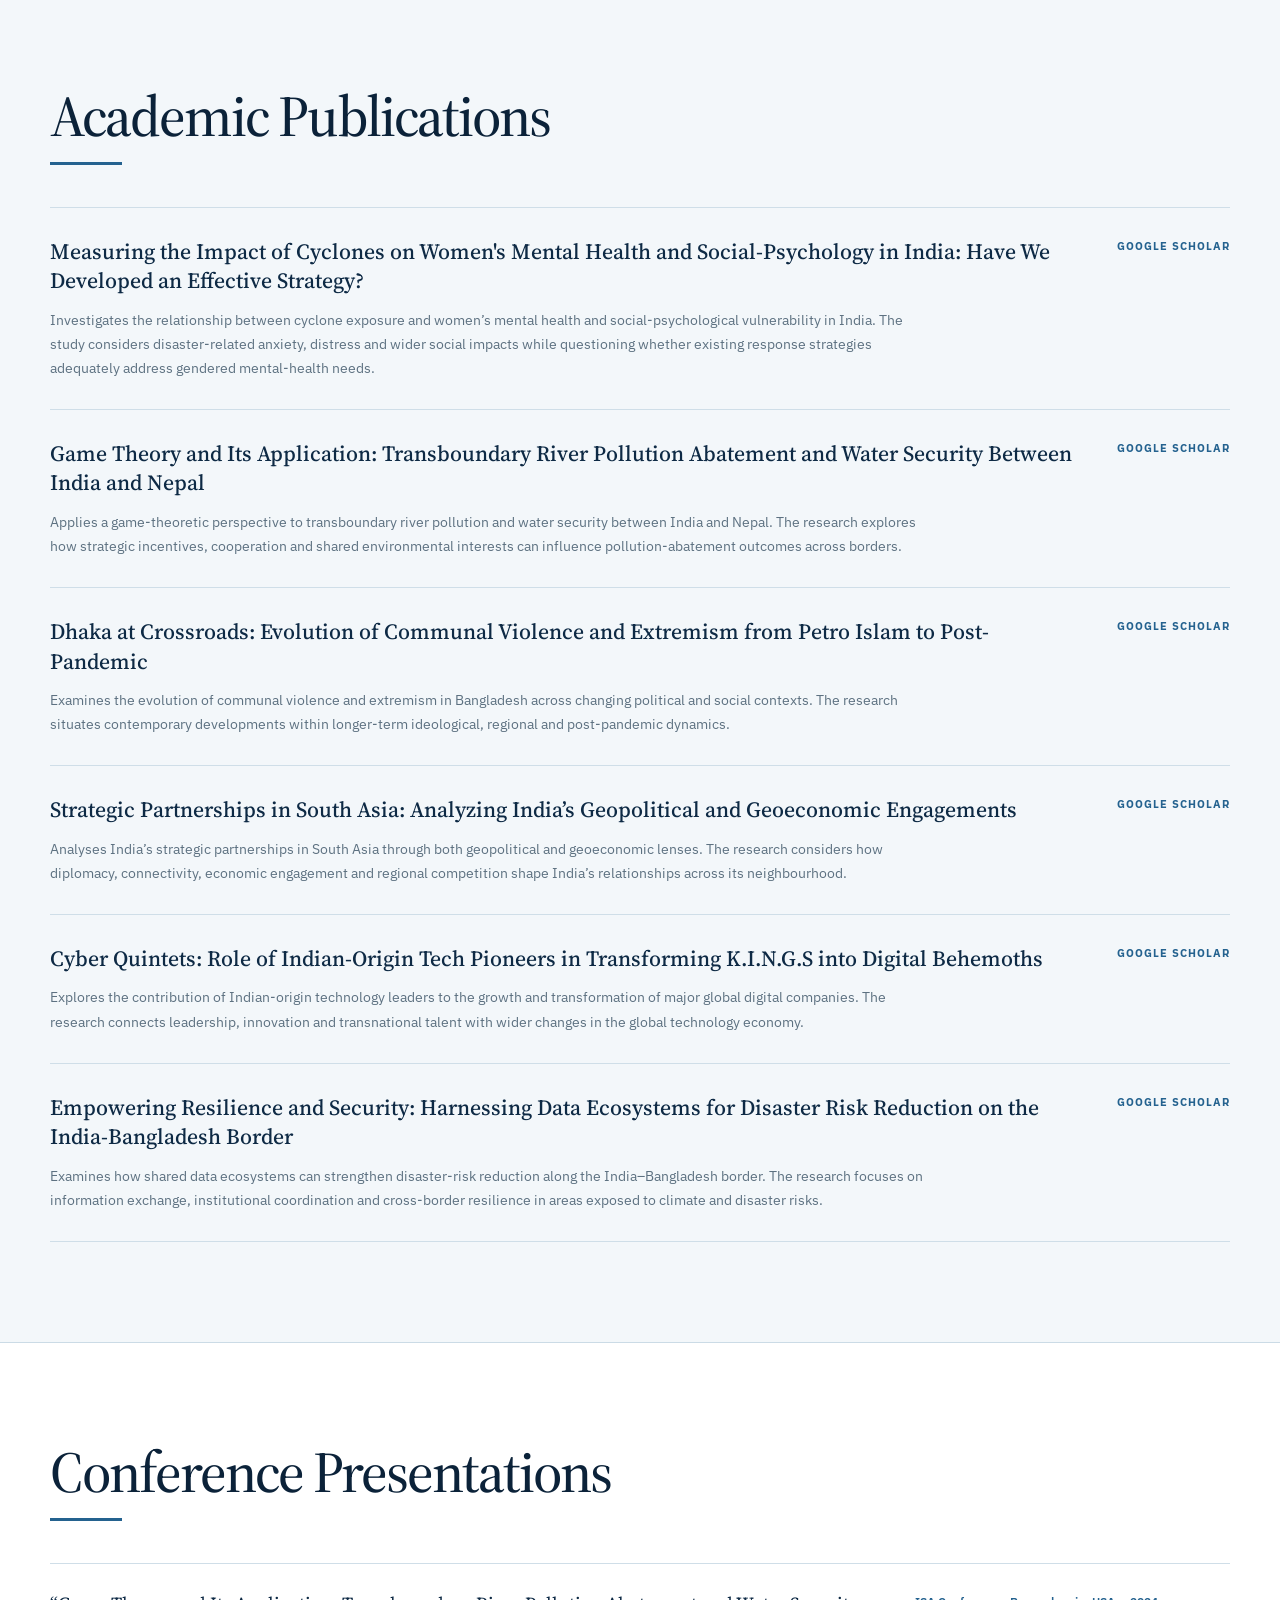
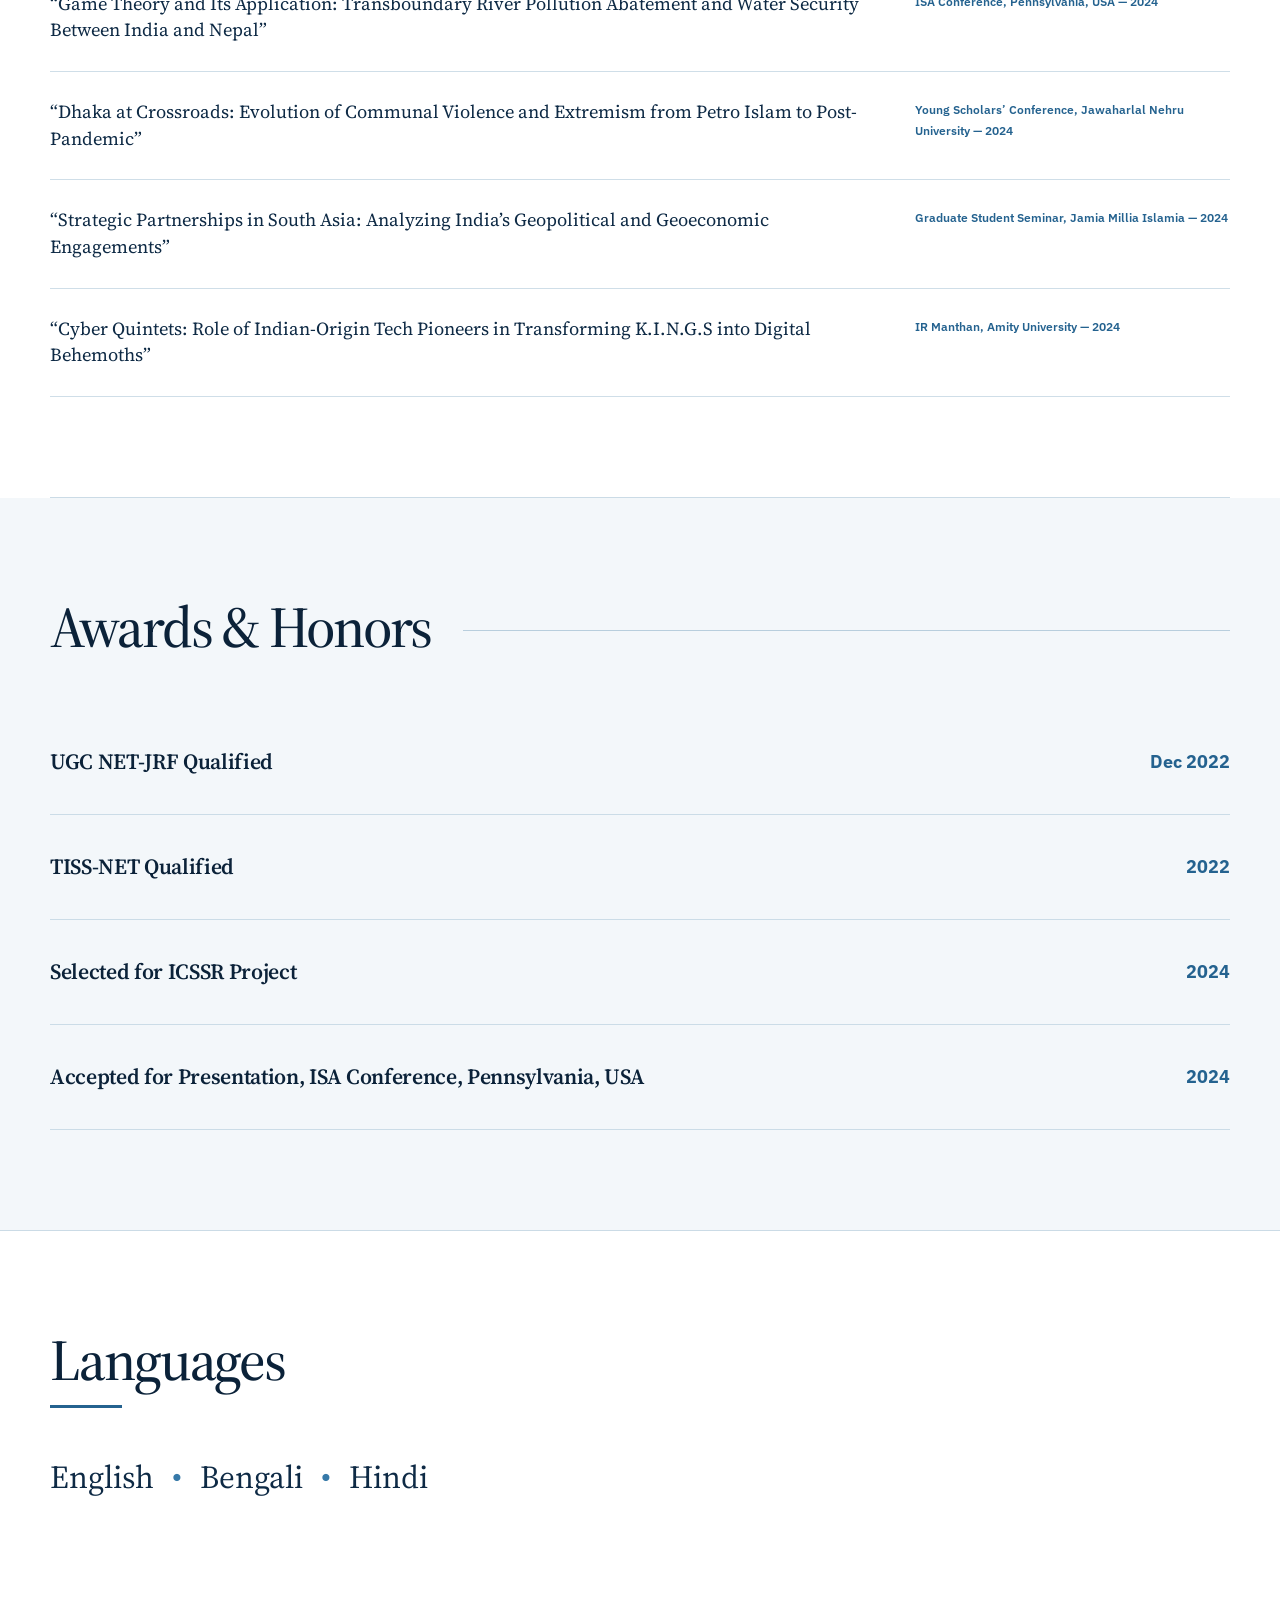
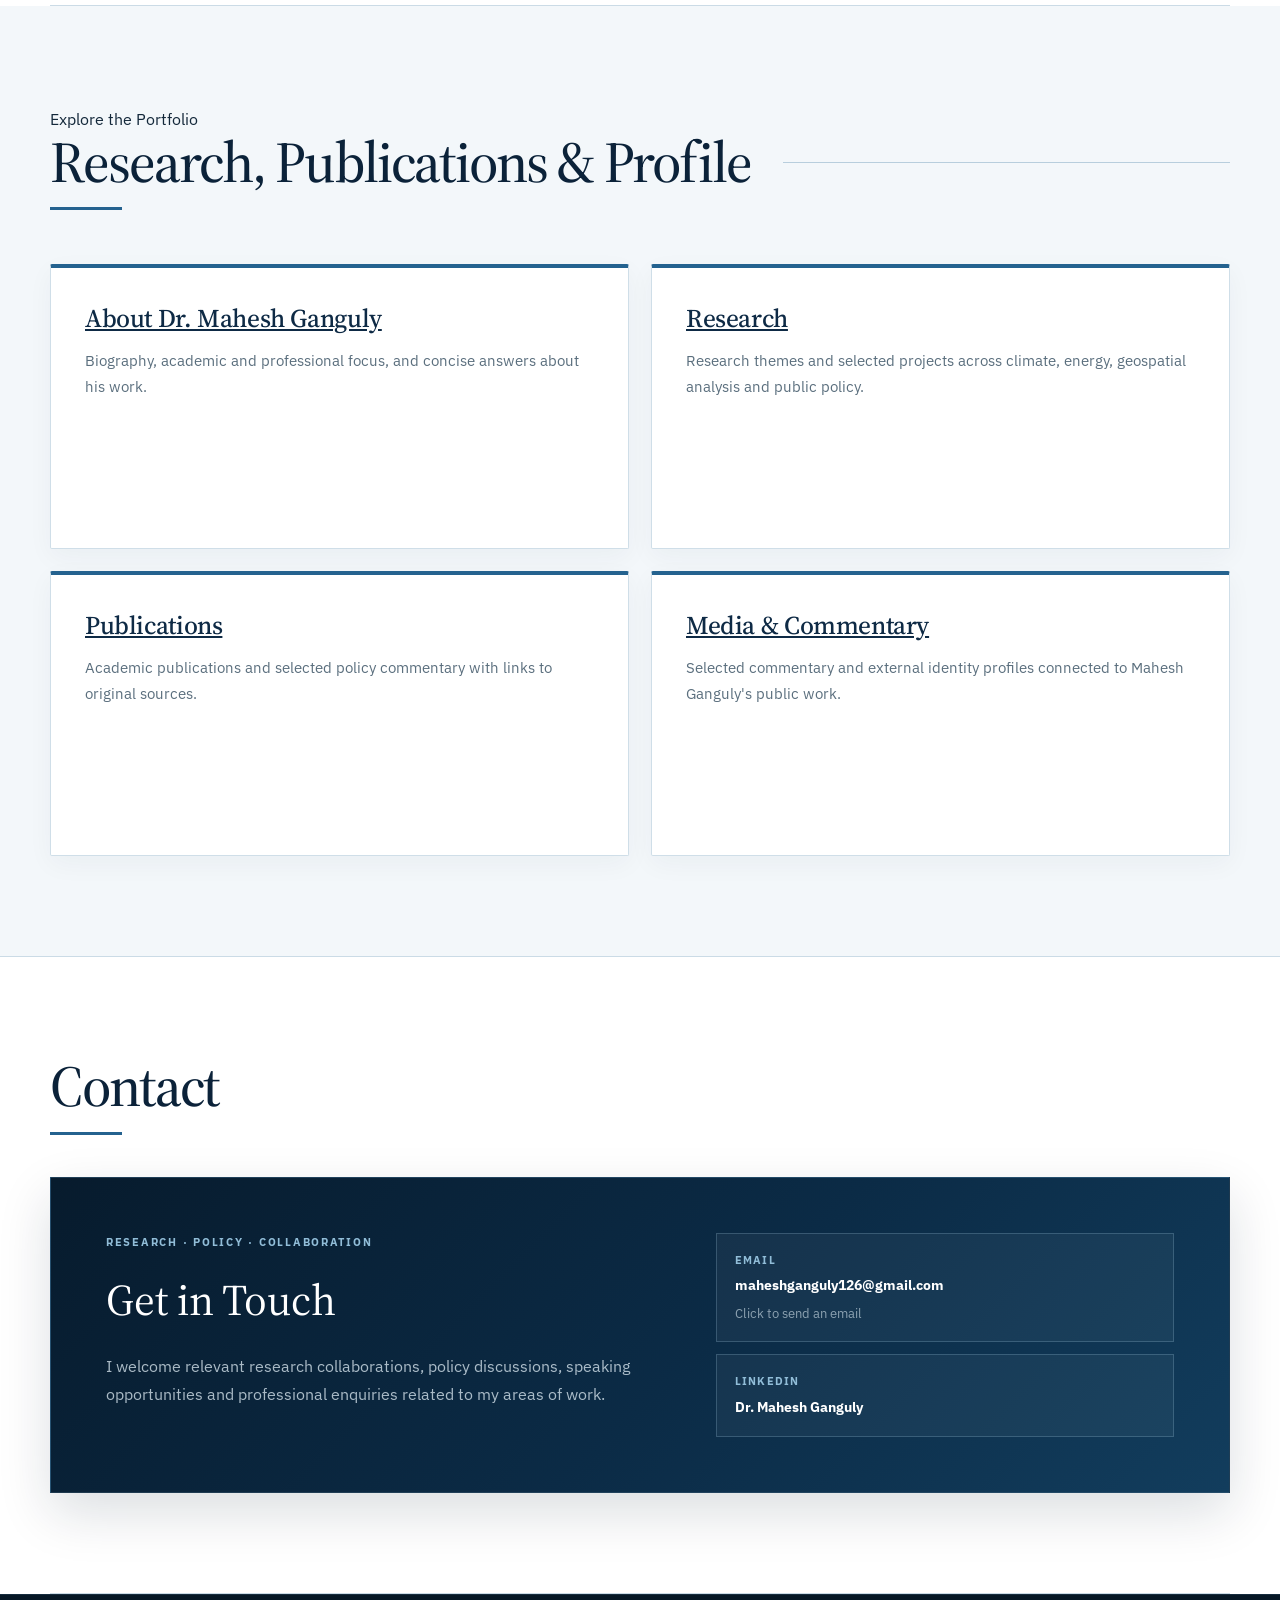
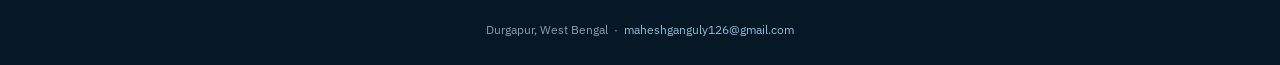
==== commit 469d6065: "Update index.html" ====
--- a/index.html
+++ b/index.html
@@ -447,6 +447,18 @@
               national interests while strengthening the Global South’s role in
               multilateral cooperation.
             </p>
+            
+<p class="pub-brief">
+  <strong>Also republished on:</strong>
+  <a
+    href="https://www.brics-info.org/3954688a93f0008a70bacf1e7efc9eaf/"
+    target="_blank"
+    rel="noopener noreferrer"
+  >
+    BRICS Information Sharing &amp; Exchanging Platform
+  </a>
+</p>
+
           </li>
 
 
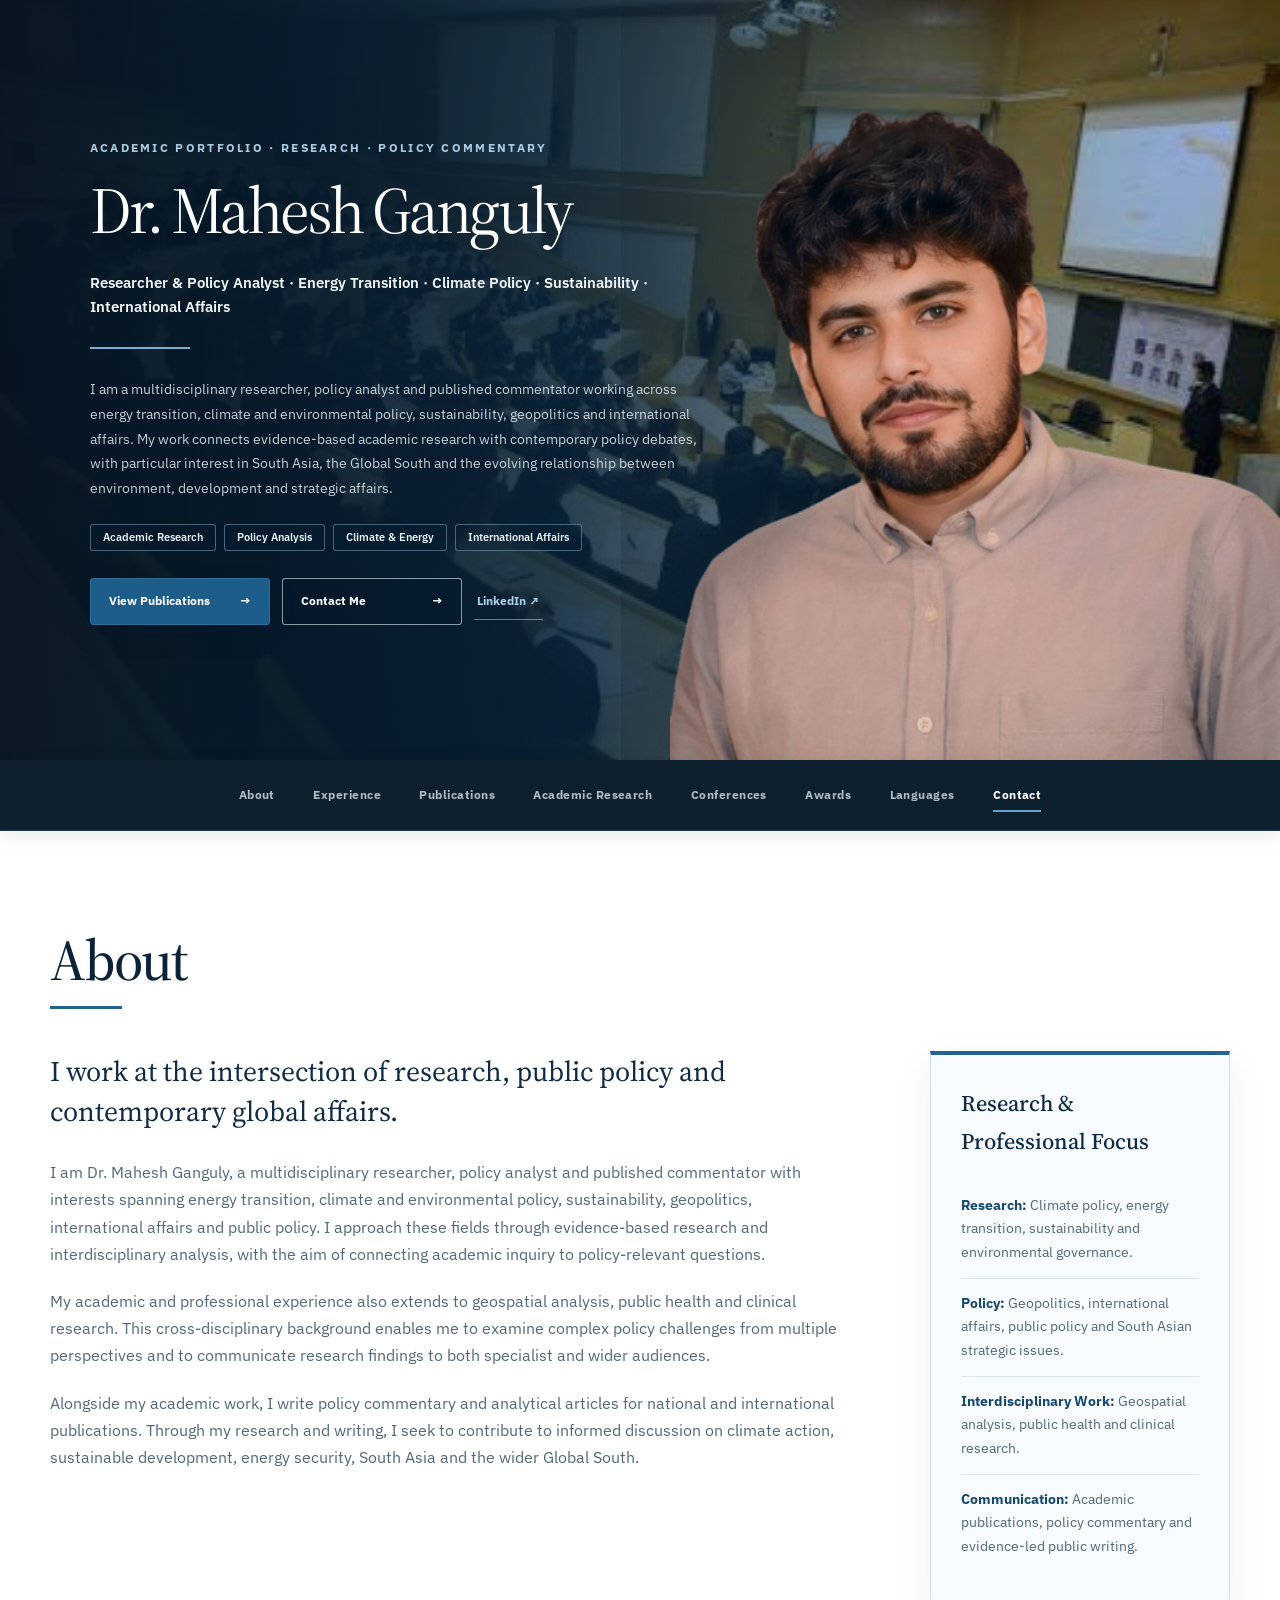
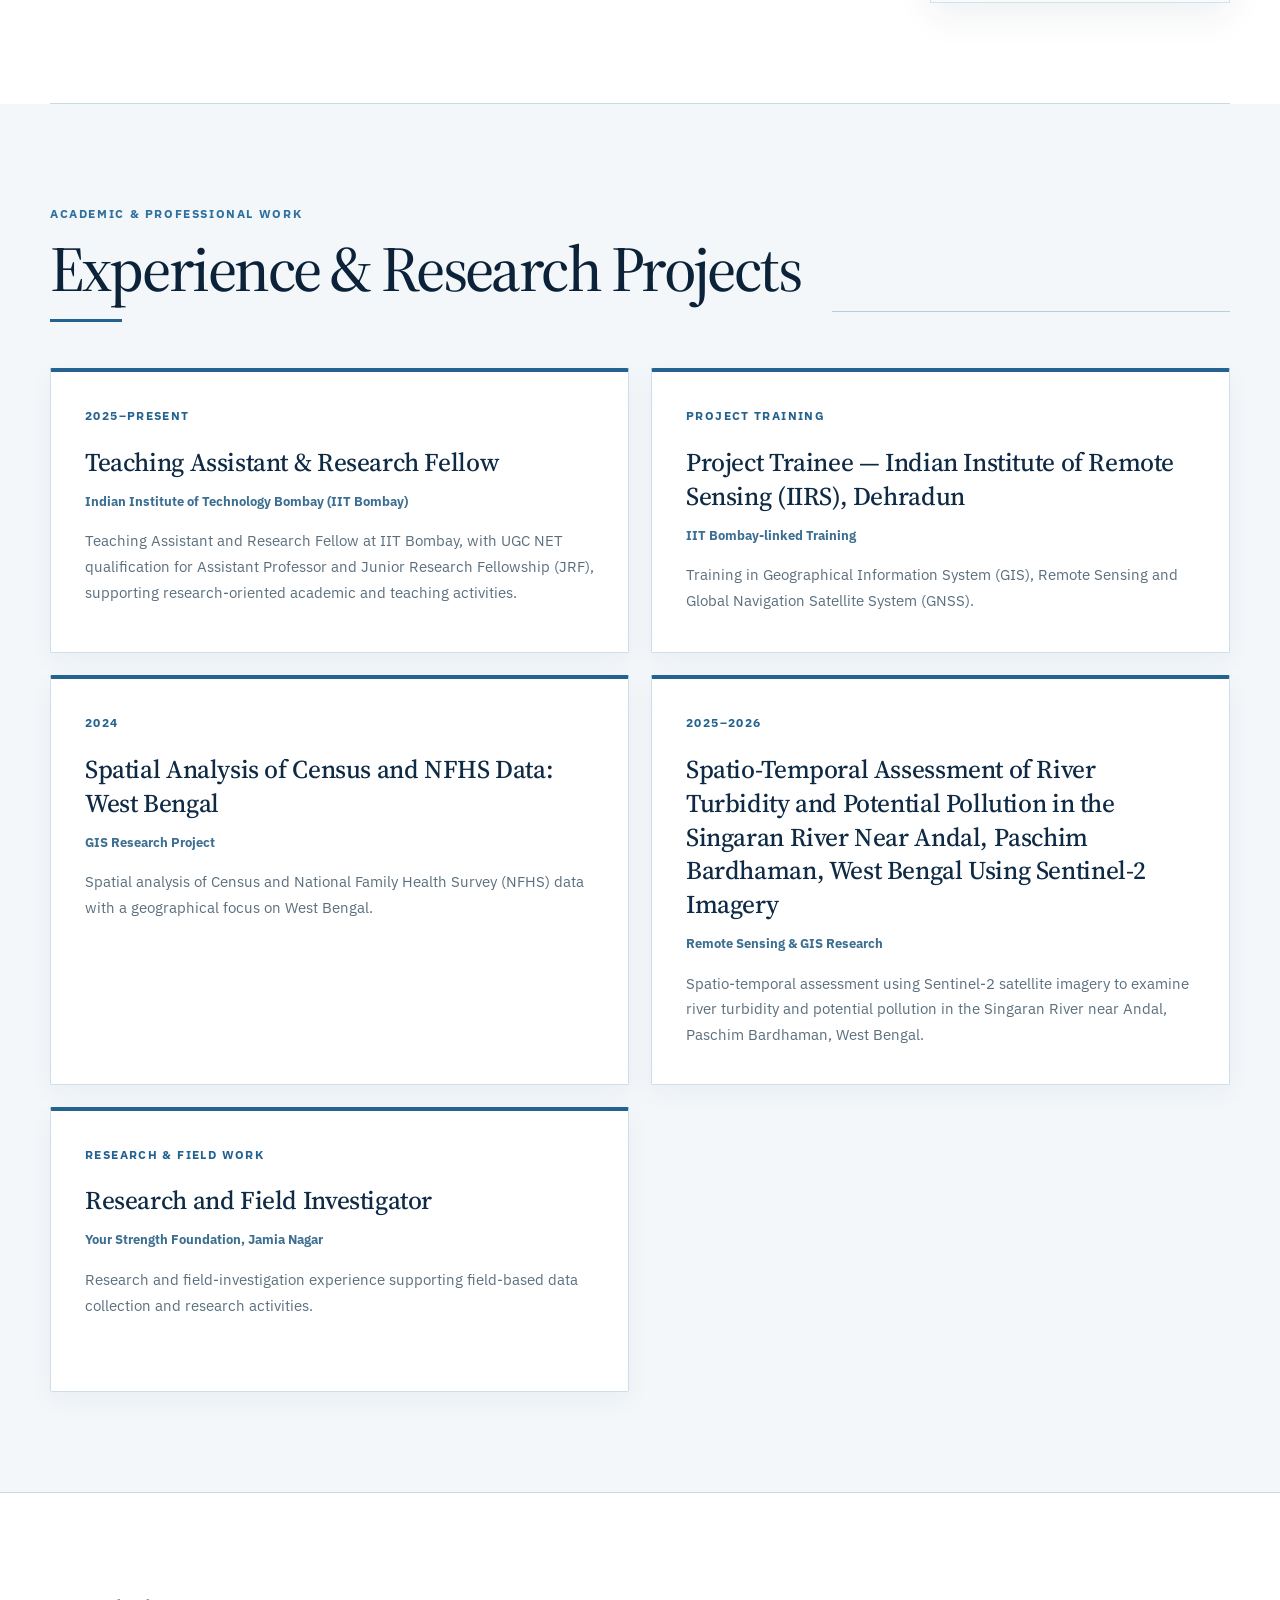
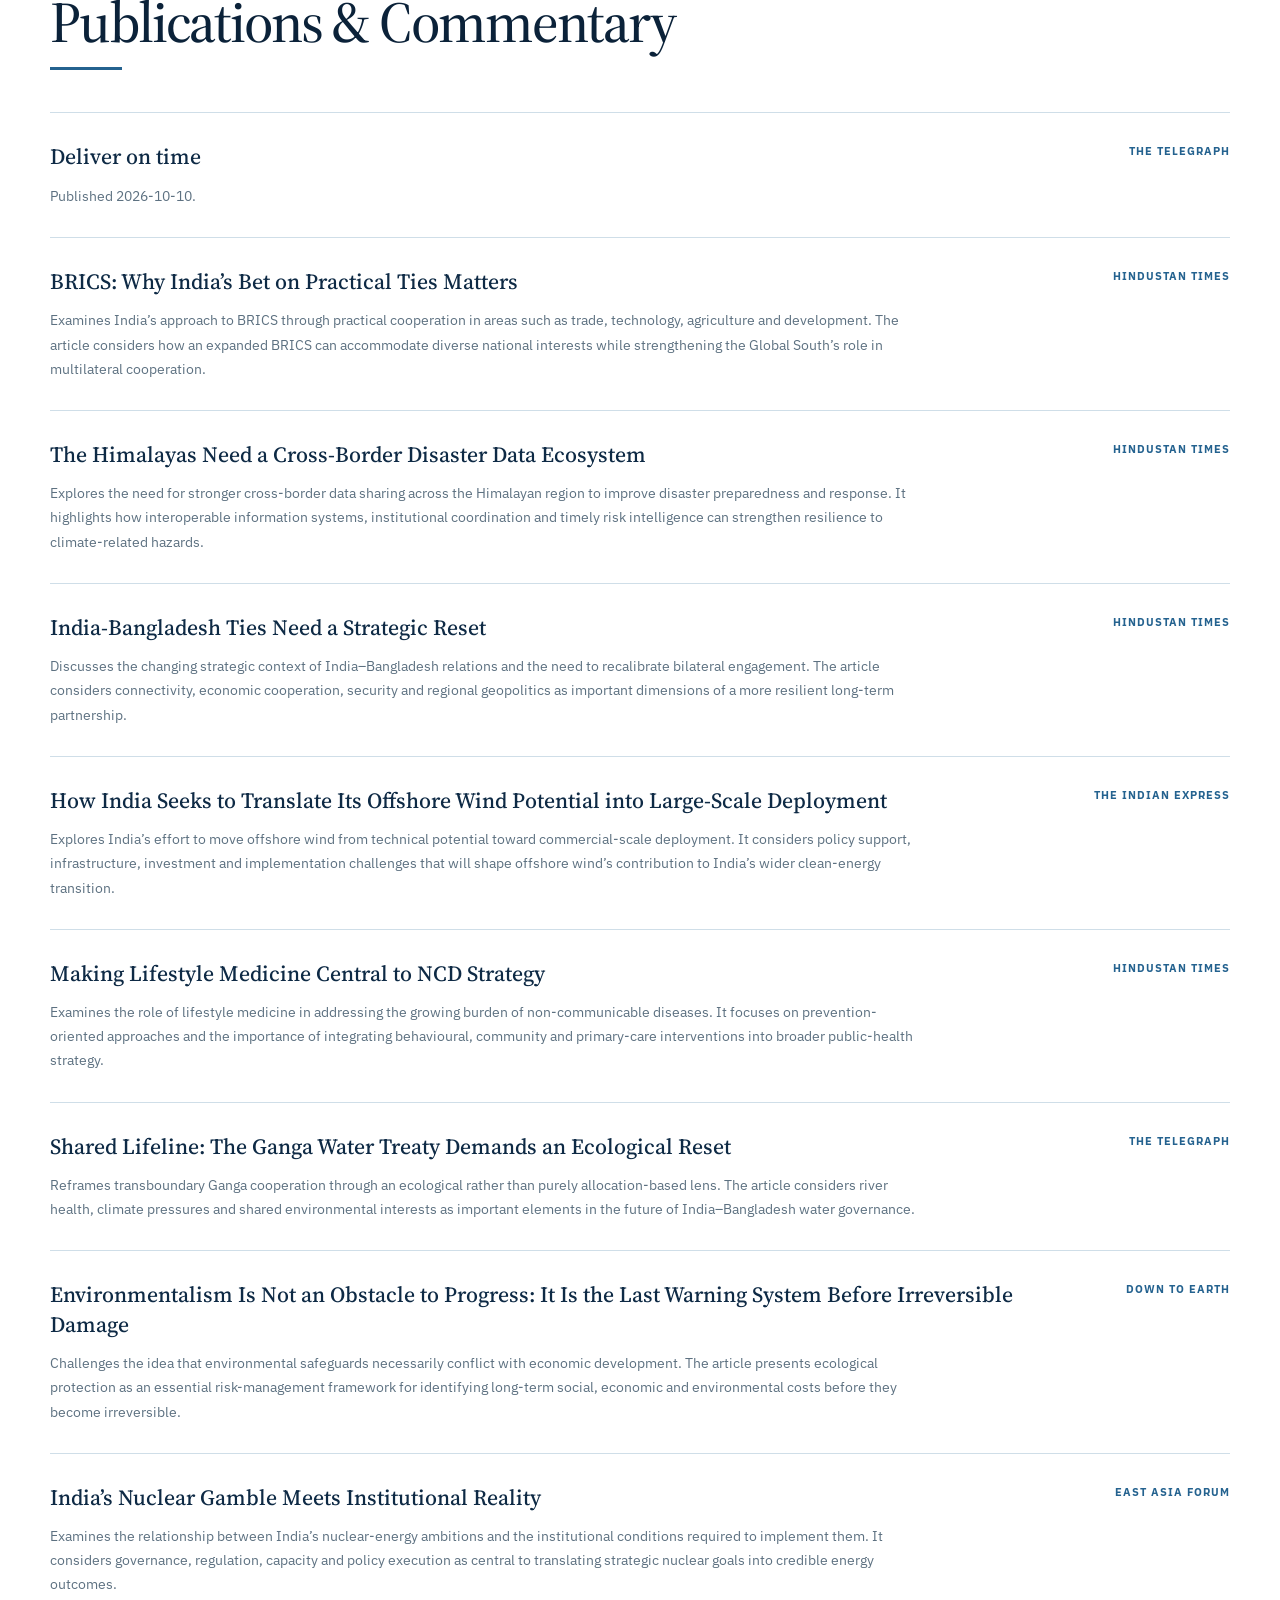
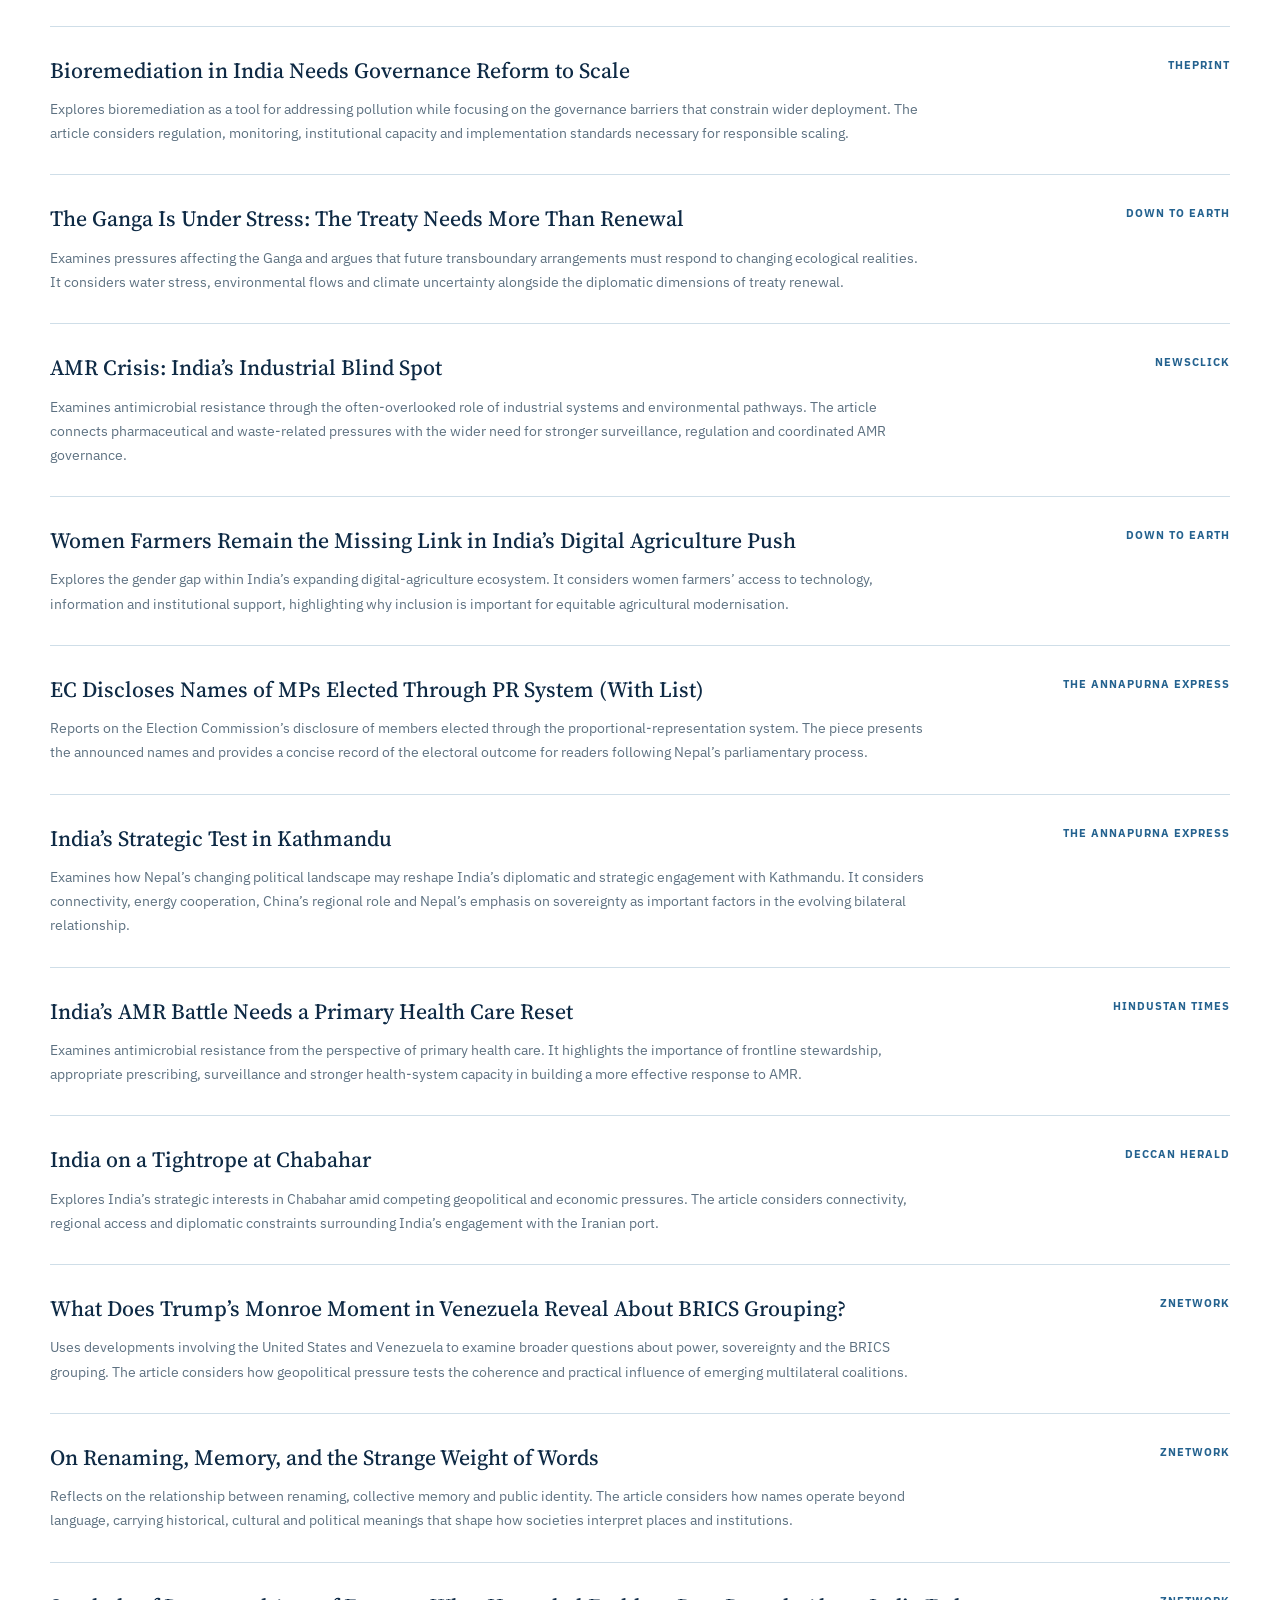
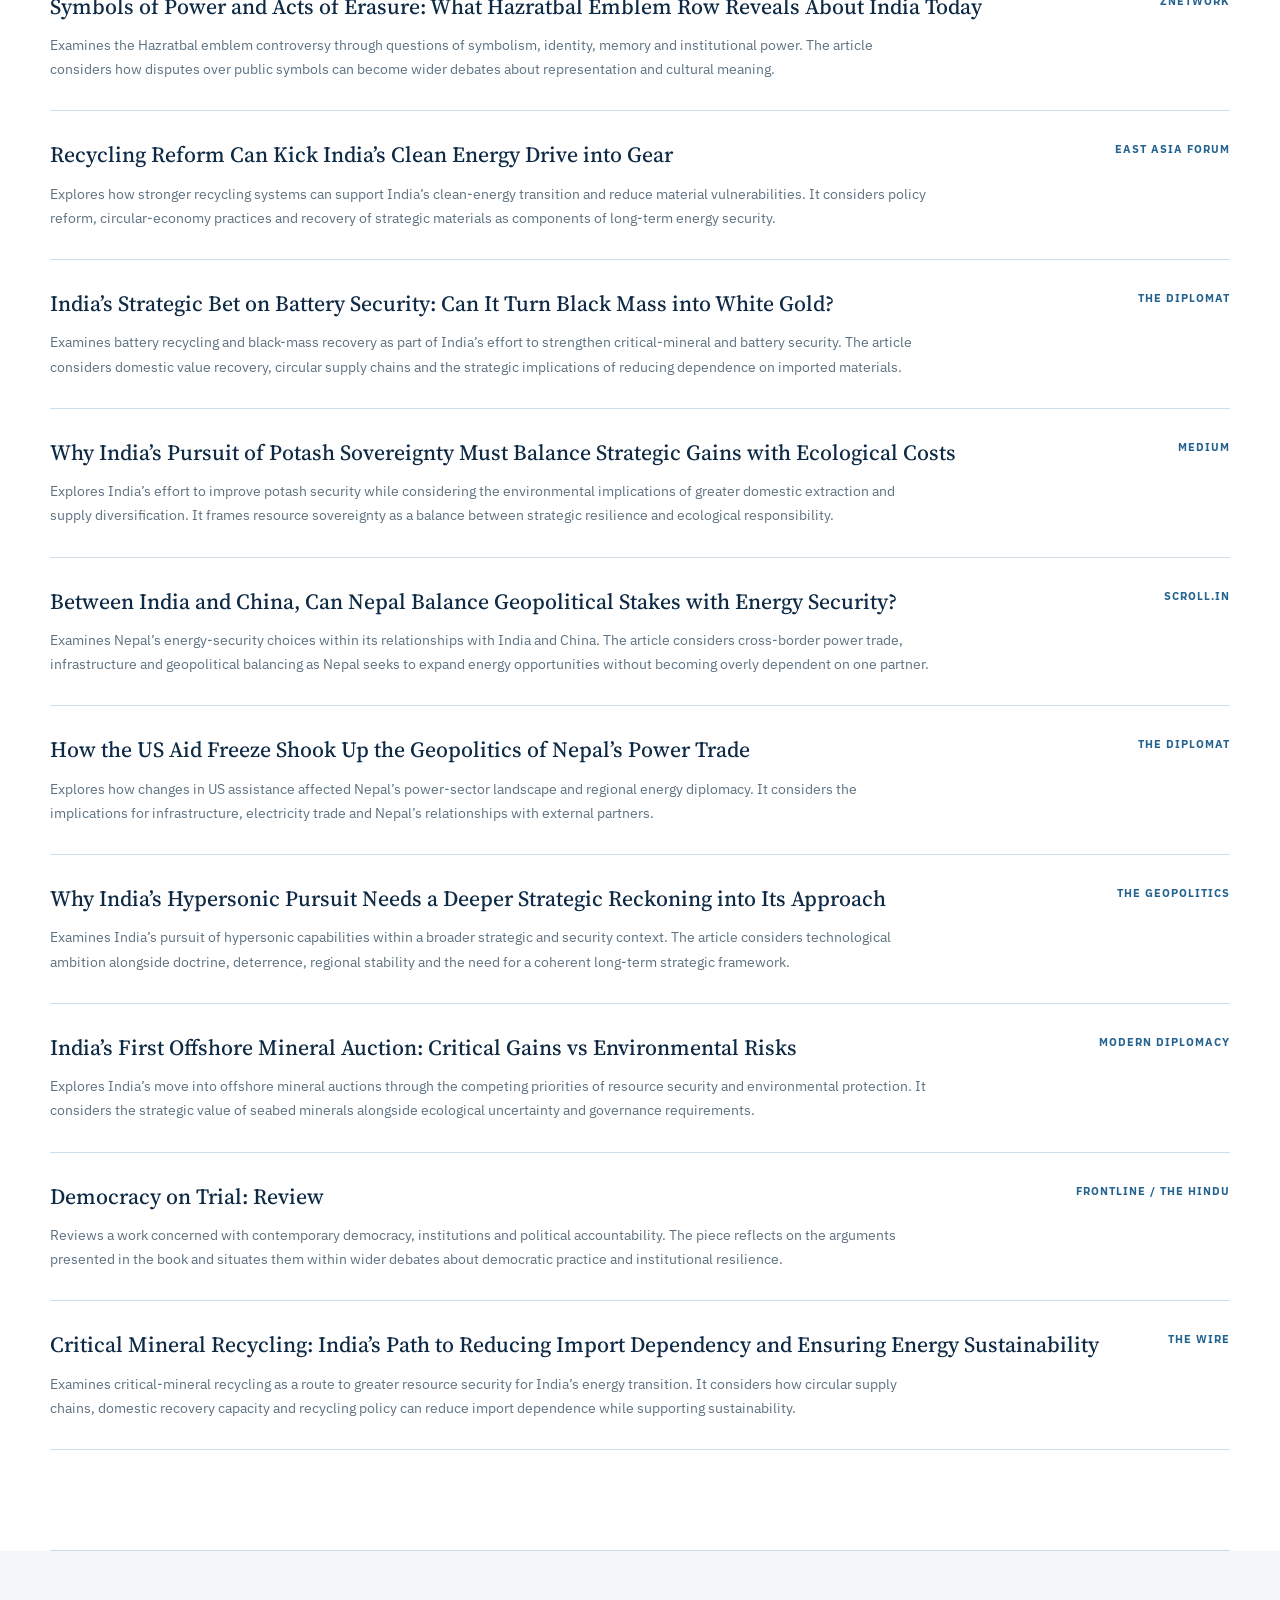
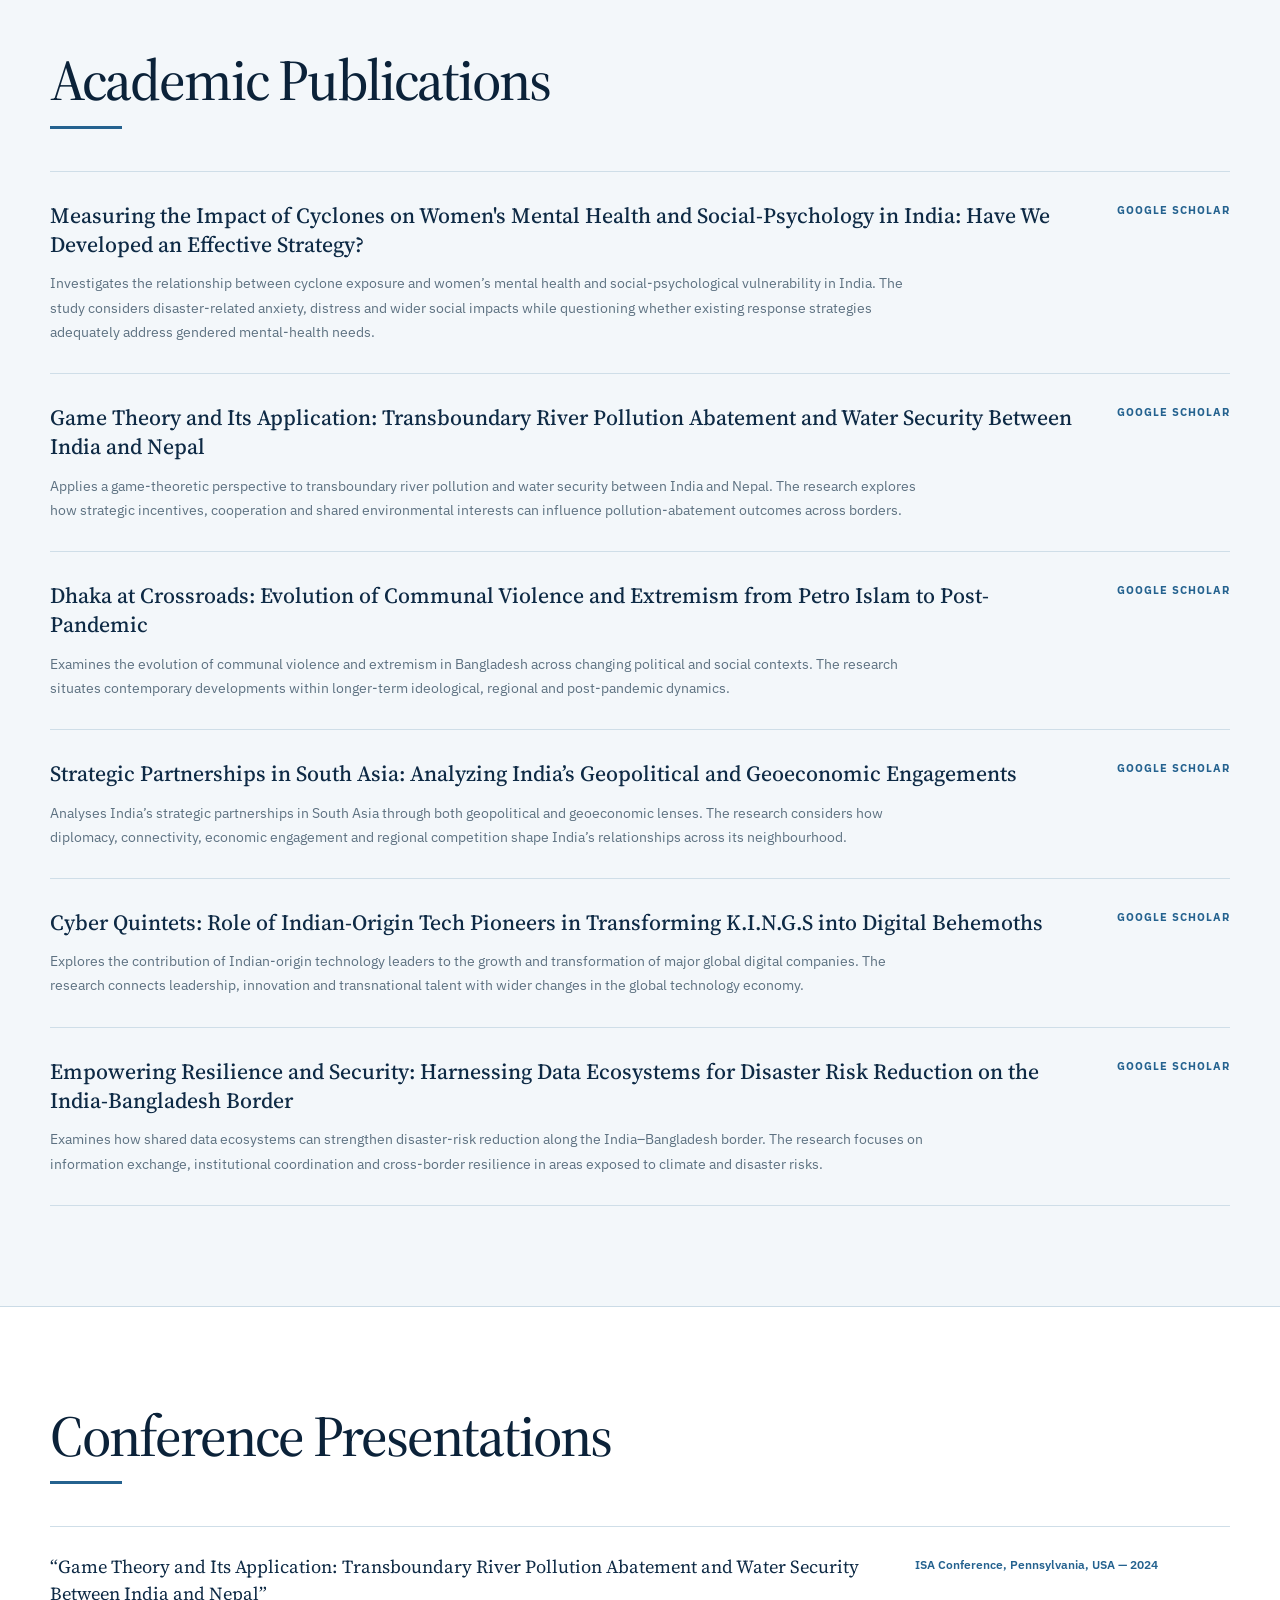
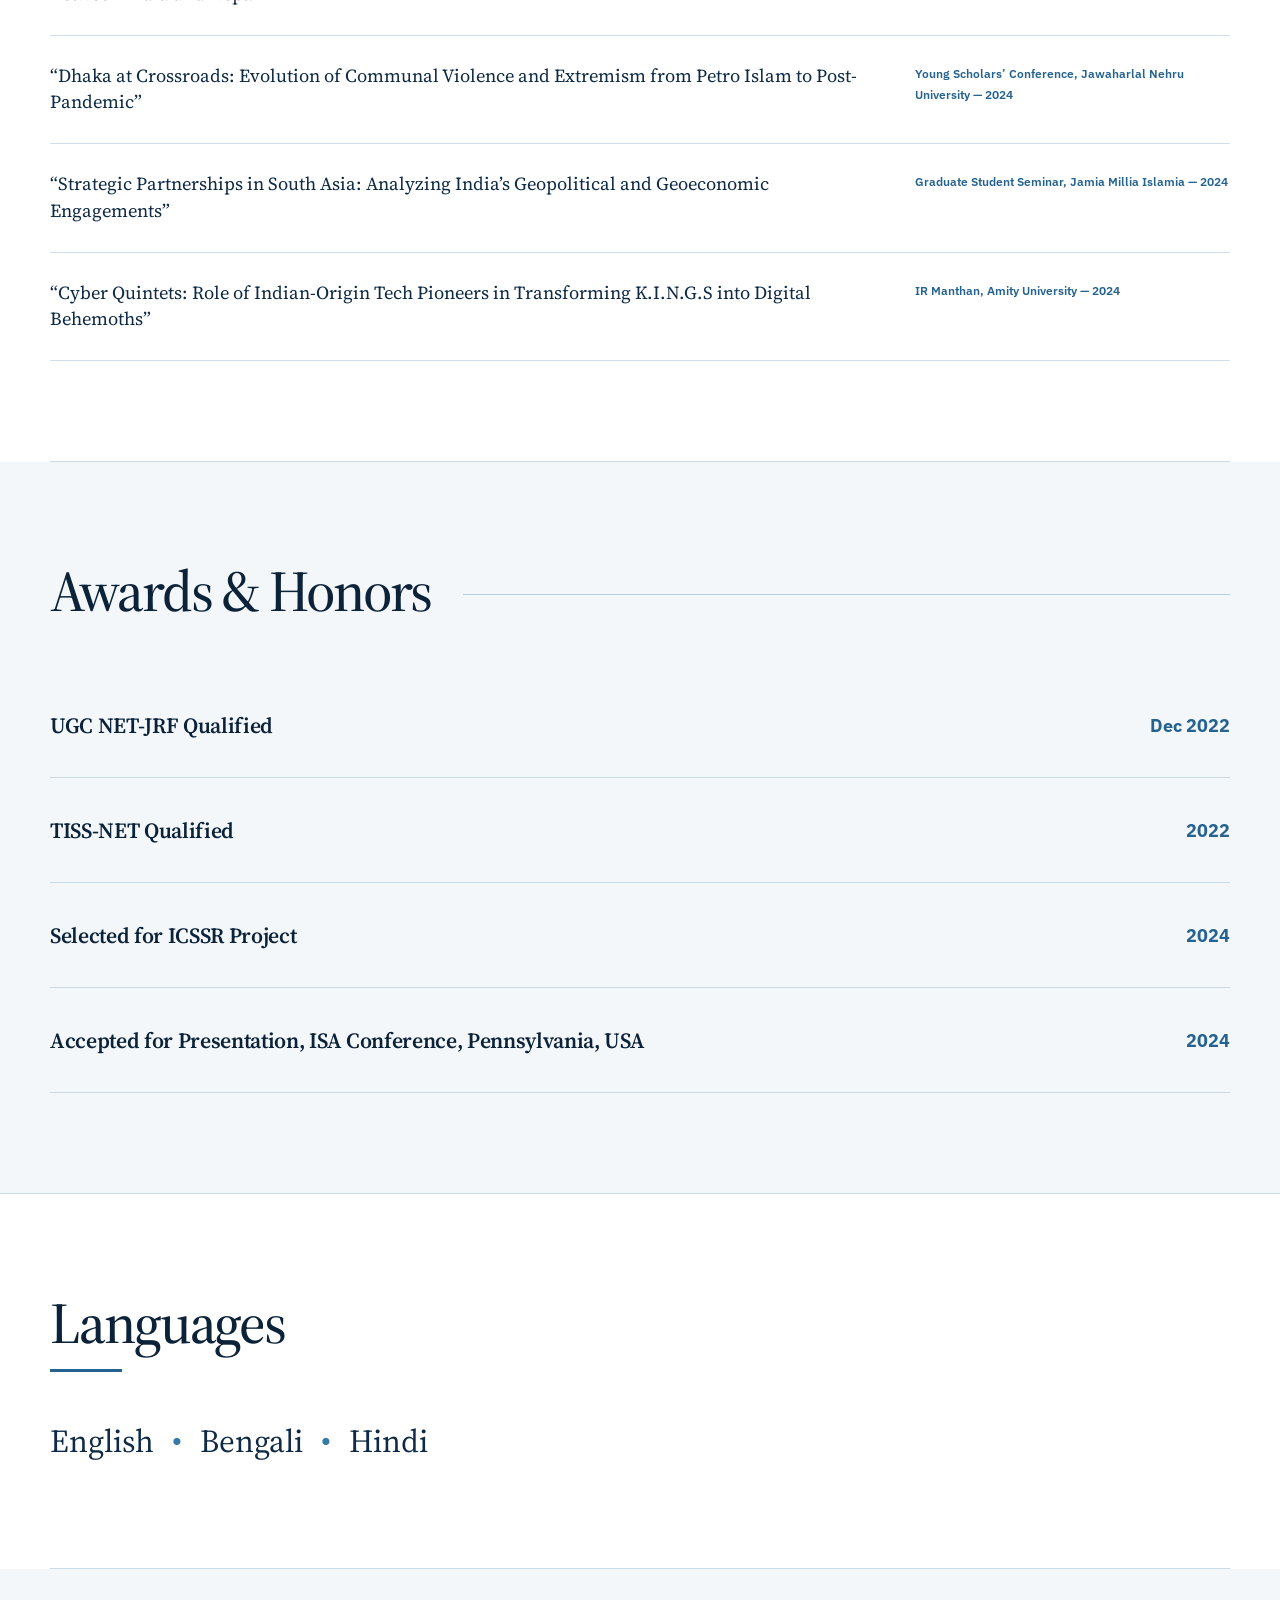
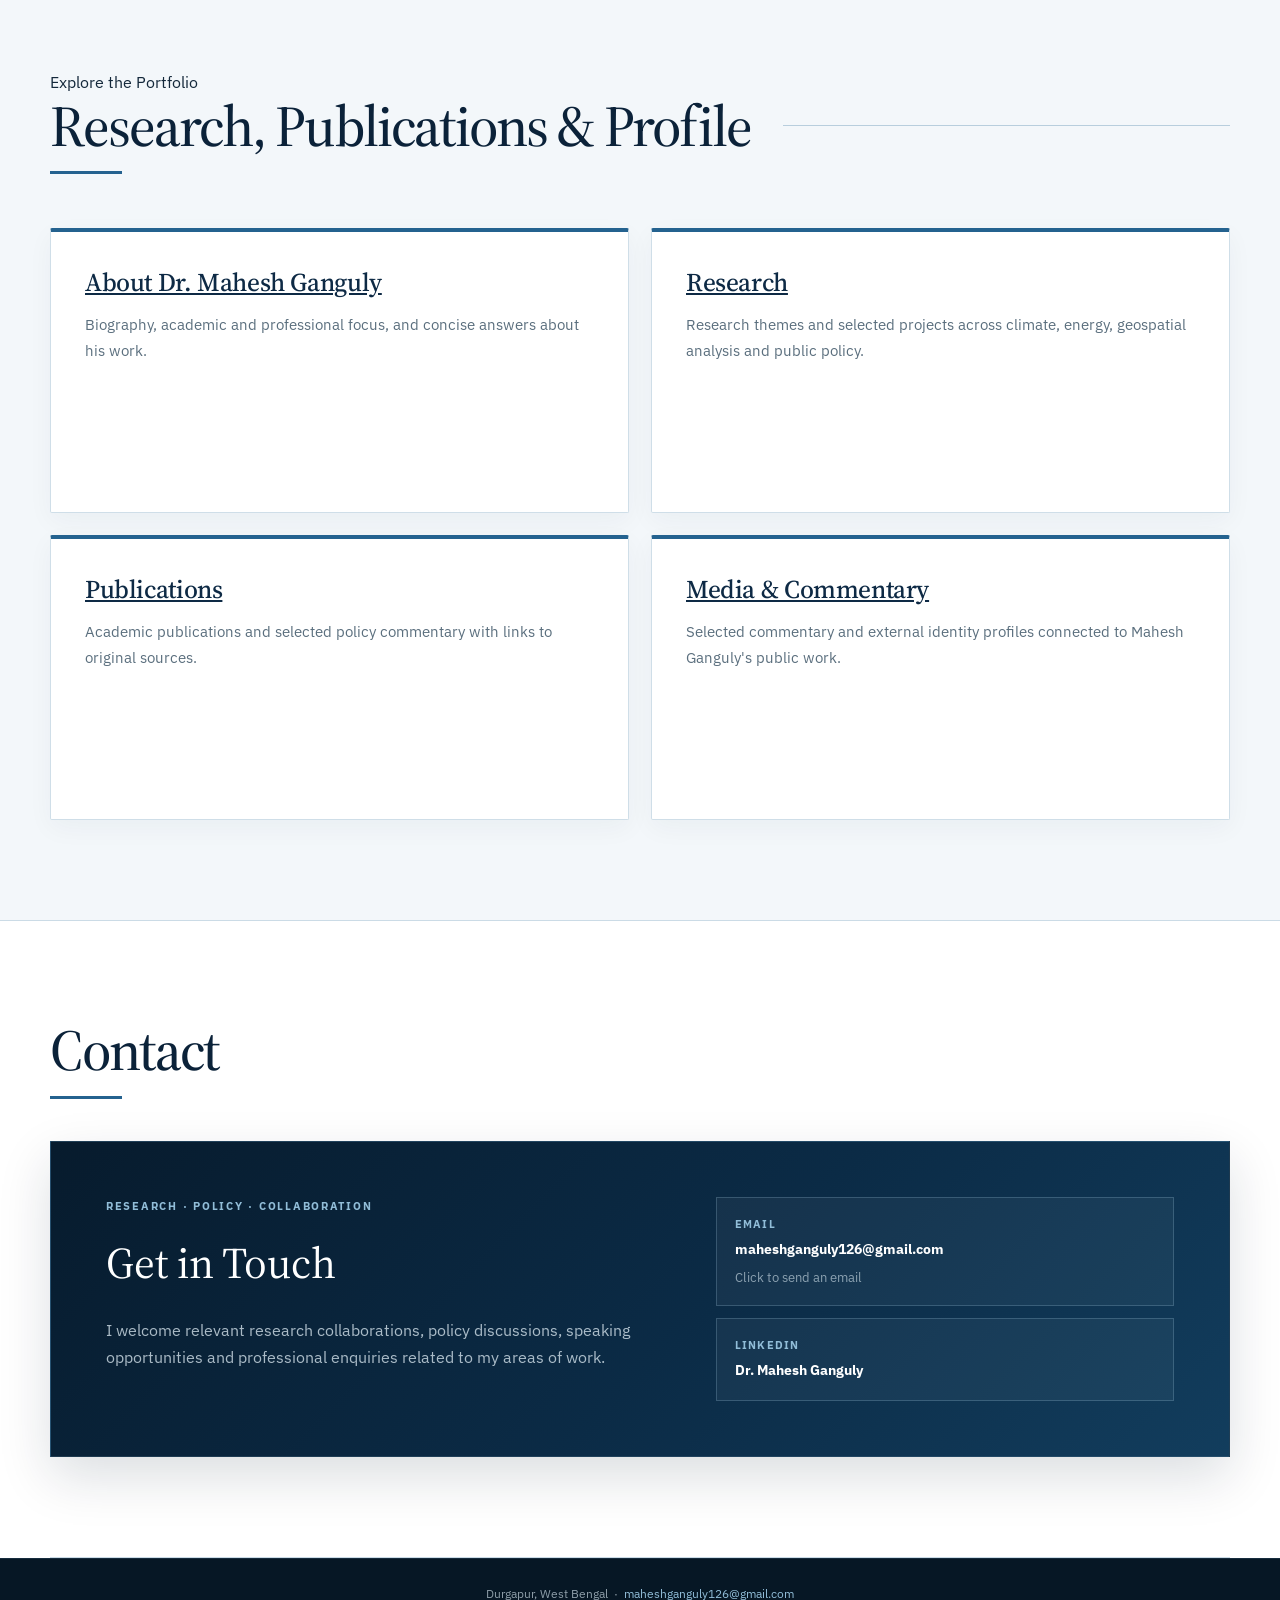
==== commit 1d8e5ee6: "Update SEO AEO GEO across portfolio pages" ====
--- a/index.html
+++ b/index.html
@@ -1,9 +1,9 @@
 <!DOCTYPE html>
+
 <html lang="en">
-
 <head>
-  <!-- Google tag (gtag.js) -->
-<script async src="https://www.googletagmanager.com/gtag/js?id=G-1HP4H3KCDE"></script>
+<!-- Google tag (gtag.js) -->
+<script async="" src="https://www.googletagmanager.com/gtag/js?id=G-1HP4H3KCDE"></script>
 <script>
   window.dataLayer = window.dataLayer || [];
   function gtag(){dataLayer.push(arguments);}
@@ -11,142 +11,124 @@
 
   gtag('config', 'G-1HP4H3KCDE');
 </script>
-  <meta charset="UTF-8">
-  <meta name="viewport" content="width=device-width, initial-scale=1, viewport-fit=cover">
-
-  <title>Dr. Mahesh Ganguly | Researcher &amp; Policy Analyst</title>
-
-  <meta name="description"
-    content="Official portfolio of Dr. Mahesh Ganguly, researcher and policy analyst working across energy transition, climate policy, sustainability, geopolitics, international affairs and public policy.">
-
-  <meta name="keywords"
-    content="Dr. Mahesh Ganguly, Mahesh Ganguly, researcher, policy analyst, energy transition, climate policy, sustainability, environmental policy, geopolitics, international affairs, public policy, South Asia">
-
-  <meta name="author" content="Dr. Mahesh Ganguly">
-  <meta name="robots" content="index, follow, max-image-preview:large">
-  <meta name="googlebot" content="index, follow, max-image-preview:large">
-  <meta name="theme-color" content="#071827">
-
-  <link rel="canonical" href="https://maheshganguly.com/">
-
-  <meta property="og:type" content="profile">
-  <meta property="og:url" content="https://maheshganguly.com/">
-  <meta property="og:title" content="Dr. Mahesh Ganguly | Researcher &amp; Policy Analyst">
-  <meta property="og:description"
-    content="Research, academic publications and policy commentary by Dr. Mahesh Ganguly across climate, energy, sustainability and international affairs.">
-  <meta property="og:site_name" content="Dr. Mahesh Ganguly">
-  <meta property="og:image" content="https://maheshganguly.com/assets/images/mahesh-ganguly-hero.png">
-  <meta property="profile:first_name" content="Mahesh">
-  <meta property="profile:last_name" content="Ganguly">
-
-  <meta name="twitter:card" content="summary_large_image">
-  <meta name="twitter:title" content="Dr. Mahesh Ganguly | Researcher &amp; Policy Analyst">
-  <meta name="twitter:description"
-    content="Research, academic publications and policy commentary by Dr. Mahesh Ganguly.">
-  <meta name="twitter:image" content="https://maheshganguly.com/assets/images/mahesh-ganguly-hero.png">
-
-  <script type="application/ld+json">
+<meta charset="utf-8"/>
+<meta content="width=device-width, initial-scale=1, viewport-fit=cover" name="viewport"/>
+
+
+<meta content="Dr. Mahesh Ganguly, Mahesh Ganguly, researcher, policy analyst, energy transition, climate policy, sustainability, environmental policy, geopolitics, international affairs, public policy, South Asia" name="keywords"/>
+<meta content="Dr. Mahesh Ganguly" name="author"/>
+
+<meta content="index, follow, max-image-preview:large" name="googlebot"/>
+<meta content="#071827" name="theme-color"/>
+
+
+
+
+
+
+
+<meta content="Mahesh" property="profile:first_name"/>
+<meta content="Ganguly" property="profile:last_name"/>
+
+
+
+<meta content="https://maheshganguly.com/assets/images/mahesh-ganguly-hero.png" name="twitter:image"/>
+
+<link href="https://fonts.googleapis.com" rel="preconnect"/>
+<link crossorigin="" href="https://fonts.gstatic.com" rel="preconnect"/>
+<link href="https://fonts.googleapis.com/css2?family=Source+Serif+4:opsz,wght@8..60,400;8..60,500;8..60,600&amp;family=IBM+Plex+Sans:wght@400;500;600;700&amp;display=swap" rel="stylesheet"/>
+<link href="assets/css/styles.css" rel="stylesheet"/>
+<link href="assets/images/favicon.svg" rel="icon" type="image/svg+xml"/>
+<title>Dr. Mahesh Ganguly | Researcher &amp; Policy Analyst</title>
+<meta content="Official website of Dr. Mahesh Ganguly, researcher and policy analyst exploring climate policy, energy transition, geopolitics, sustainability and geospatial research." name="description"/>
+<link href="https://maheshganguly.com/" rel="canonical"/>
+<meta content="index,follow,max-image-preview:large" name="robots"/>
+<meta content="website" property="og:type"/>
+<meta content="Dr. Mahesh Ganguly | Researcher &amp; Policy Analyst" property="og:title"/>
+<meta content="Official website of Dr. Mahesh Ganguly, researcher and policy analyst exploring climate policy, energy transition, geopolitics, sustainability and geospatial research." property="og:description"/>
+<meta content="https://maheshganguly.com/" property="og:url"/>
+<meta content="summary" name="twitter:card"/>
+<meta content="Dr. Mahesh Ganguly | Researcher &amp; Policy Analyst" name="twitter:title"/>
+<meta content="Official website of Dr. Mahesh Ganguly, researcher and policy analyst exploring climate policy, energy transition, geopolitics, sustainability and geospatial research." name="twitter:description"/>
+<script type="application/ld+json">
 {
   "@context": "https://schema.org",
-  "@type": "ProfilePage",
-  "@id": "https://maheshganguly.com/#profile",
-  "url": "https://maheshganguly.com/",
-  "name": "Dr. Mahesh Ganguly | Researcher & Policy Analyst",
-  "mainEntity": {
-    "@type": "Person",
-    "@id": "https://maheshganguly.com/#person",
-    "name": "Dr. Mahesh Ganguly",
-    "alternateName": "Mahesh Ganguly",
-    "url": "https://maheshganguly.com/",
-    "image": "https://maheshganguly.com/assets/images/mahesh-ganguly-hero.png",
-    "jobTitle": [
-      "Researcher",
-      "Policy Analyst",
-      "Teaching Assistant",
-      "Research Fellow"
-    ],
-    "email": "mailto:maheshganguly126@gmail.com",
-    "affiliation": {
-      "@type": "CollegeOrUniversity",
-      "name": "Indian Institute of Technology Bombay",
-      "alternateName": "IIT Bombay",
-      "url": "https://www.iitb.ac.in/"
+  "@graph": [
+    {
+      "@type": "WebSite",
+      "@id": "https://maheshganguly.com/#website",
+      "url": "https://maheshganguly.com/",
+      "name": "Dr. Mahesh Ganguly",
+      "inLanguage": "en"
     },
-    "address": {
-      "@type": "PostalAddress",
-      "addressLocality": "Durgapur",
-      "addressRegion": "West Bengal",
-      "addressCountry": "IN"
+    {
+      "@type": "Person",
+      "@id": "https://maheshganguly.com/#person",
+      "name": "Dr. Mahesh Ganguly",
+      "url": "https://maheshganguly.com/",
+      "jobTitle": "Researcher and Policy Analyst",
+      "sameAs": [
+        "https://scholar.google.com/citations?user=EQxEh1MAAAAJ",
+        "https://www.linkedin.com/in/dr-mahesh-ganguly-9821b119a/",
+        "https://muckrack.com/mahesh-ganguly",
+        "https://eastasiaforum.org/author/mahesh-ganguly"
+      ],
+      "knowsAbout": [
+        "Climate policy",
+        "Energy transition",
+        "Sustainability",
+        "Geopolitics",
+        "Geospatial analysis"
+      ]
     },
-    "knowsAbout": [
-      "Energy Transition",
-      "Climate Policy",
-      "Sustainability",
-      "Environmental Policy",
-      "Geopolitics",
-      "International Affairs",
-      "Public Policy",
-      "South Asia",
-      "Geospatial Analysis",
-      "Remote Sensing",
-      "Public Health"
-    ],
-    "description": "Dr. Mahesh Ganguly is a multidisciplinary researcher, policy analyst and published commentator working across energy transition, climate and environmental policy, sustainability, geopolitics, international affairs and public policy.",
-    "sameAs": [
-      "https://www.linkedin.com/in/dr-mahesh-ganguly-9821b119a/",
-      "https://scholar.google.com/citations?user=EQxEh1MAAAAJ&hl=en",
-      "https://muckrack.com/mahesh-ganguly"
-    ]
-  }
+    {
+      "@type": "WebPage",
+      "@id": "https://maheshganguly.com/#webpage",
+      "url": "https://maheshganguly.com/",
+      "name": "Dr. Mahesh Ganguly | Researcher & Policy Analyst",
+      "description": "Official website of Dr. Mahesh Ganguly, researcher and policy analyst exploring climate policy, energy transition, geopolitics, sustainability and geospatial research.",
+      "inLanguage": "en",
+      "isPartOf": {
+        "@id": "https://maheshganguly.com/#website"
+      },
+      "about": {
+        "@id": "https://maheshganguly.com/#person"
+      }
+    },
+    {
+      "@type": "ProfilePage",
+      "@id": "https://maheshganguly.com/#profile",
+      "url": "https://maheshganguly.com/",
+      "mainEntity": {
+        "@id": "https://maheshganguly.com/#person"
+      }
+    }
+  ]
 }
-  </script>
-
-  <link rel="preconnect" href="https://fonts.googleapis.com">
-  <link rel="preconnect" href="https://fonts.gstatic.com" crossorigin>
-
-  <link
-    href="https://fonts.googleapis.com/css2?family=Source+Serif+4:opsz,wght@8..60,400;8..60,500;8..60,600&family=IBM+Plex+Sans:wght@400;500;600;700&display=swap"
-    rel="stylesheet">
-
-  <link rel="stylesheet" href="assets/css/styles.css">
-  <link rel="icon" href="assets/images/favicon.svg" type="image/svg+xml">
-</head>
-
+</script></head>
 <body>
-
-  <div class="wrap">
-
-    <a class="skip-link" href="#main-content">
+<div class="wrap">
+<a class="skip-link" href="#main-content">
       Skip to content
     </a>
-
-
-    <!-- =====================================================
+<!-- =====================================================
          HERO
          ===================================================== -->
-
-    <header class="hero" id="maheshHero" aria-labelledby="site-title">
-
-      <div class="hero-inner">
-
-        <div class="hero-copy">
-
-          <p class="eyebrow">
+<header aria-labelledby="site-title" class="hero" id="maheshHero">
+<div class="hero-inner">
+<div class="hero-copy">
+<p class="eyebrow">
             Academic Portfolio · Research · Policy Commentary
           </p>
-
-          <h1 id="site-title">
+<h1 id="site-title">
             Dr. Mahesh Ganguly
           </h1>
-
-          <p class="hero-role">
+<p class="hero-role">
             Researcher &amp; Policy Analyst · Energy Transition · Climate Policy ·
             Sustainability · International Affairs
           </p>
-
-          <div class="hero-rule" aria-hidden="true"></div>
-
-          <p class="hero-intro">
+<div aria-hidden="true" class="hero-rule"></div>
+<p class="hero-intro">
             I am a multidisciplinary researcher, policy analyst and published
             commentator working across energy transition, climate and environmental
             policy, sustainability, geopolitics and international affairs. My work
@@ -154,91 +136,59 @@
             with particular interest in South Asia, the Global South and the evolving
             relationship between environment, development and strategic affairs.
           </p>
-
-          <div class="hero-meta" aria-label="Research areas">
-            <span>Academic Research</span>
-            <span>Policy Analysis</span>
-            <span>Climate &amp; Energy</span>
-            <span>International Affairs</span>
-          </div>
-
-          <div class="hero-links">
-
-            <a href="#publications" class="hero-btn hero-btn-primary">
+<div aria-label="Research areas" class="hero-meta">
+<span>Academic Research</span>
+<span>Policy Analysis</span>
+<span>Climate &amp; Energy</span>
+<span>International Affairs</span>
+</div>
+<div class="hero-links">
+<a class="hero-btn hero-btn-primary" href="#publications">
               View Publications
               <span aria-hidden="true">→</span>
-            </a>
-
-            <a href="#contact" class="hero-btn hero-btn-secondary">
+</a>
+<a class="hero-btn hero-btn-secondary" href="#contact">
               Contact Me
               <span aria-hidden="true">→</span>
-            </a>
-
-            <a href="https://www.linkedin.com/in/dr-mahesh-ganguly-9821b119a/" target="_blank" rel="noopener noreferrer"
-              class="hero-linkedin">
+</a>
+<a class="hero-linkedin" href="https://www.linkedin.com/in/dr-mahesh-ganguly-9821b119a/" rel="noopener noreferrer" target="_blank">
               LinkedIn ↗
             </a>
-
-          </div>
-
-        </div>
-
-
-        <div class="hero-portrait">
-
-          <img src="assets/images/mahesh-ganguly-hero.png" alt="Portrait of Dr. Mahesh Ganguly"
-            fetchpriority="high">
-
-        </div>
-
-      </div>
-
-    </header>
-
-
-    <!-- =====================================================
+</div>
+</div>
+<div class="hero-portrait">
+<img alt="Portrait of Dr. Mahesh Ganguly" fetchpriority="high" src="assets/images/mahesh-ganguly-hero.png"/>
+</div>
+</div>
+</header>
+<!-- =====================================================
          NAVIGATION
          ===================================================== -->
-
-    <nav class="site-nav" aria-label="Primary navigation">
-
-      <div class="site-nav-inner">
-
-        <a href="#about">About</a>
-        <a href="#experience">Experience</a>
-        <a href="#publications">Publications</a>
-        <a href="#academic-publications">Academic Research</a>
-        <a href="#conferences">Conferences</a>
-        <a href="#awards">Awards</a>
-        <a href="#languages">Languages</a>
-        <a href="#contact">Contact</a>
-
-      </div>
-
-    </nav>
-
-
-    <main id="main-content">
-
-
-      <!-- ===================================================
+<nav aria-label="Primary navigation" class="site-nav">
+<div class="site-nav-inner">
+<a href="#about">About</a>
+<a href="#experience">Experience</a>
+<a href="#publications">Publications</a>
+<a href="#academic-publications">Academic Research</a>
+<a href="#conferences">Conferences</a>
+<a href="#awards">Awards</a>
+<a href="#languages">Languages</a>
+<a href="#contact">Contact</a>
+</div>
+</nav>
+<main id="main-content">
+<!-- ===================================================
            ABOUT
            =================================================== -->
-
-      <section class="summary reveal-section" id="about">
-
-        <h2>About</h2>
-
-        <div class="about-grid">
-
-          <div>
-
-            <p class="about-lead">
+<section class="summary reveal-section" id="about">
+<h2>About</h2>
+<div class="about-grid">
+<div>
+<p class="about-lead">
               I work at the intersection of research, public policy and
               contemporary global affairs.
             </p>
-
-            <p class="about-copy">
+<p class="about-copy">
               I am Dr. Mahesh Ganguly, a multidisciplinary researcher,
               policy analyst and published commentator with interests spanning
               energy transition, climate and environmental policy, sustainability,
@@ -247,1196 +197,812 @@
               analysis, with the aim of connecting academic inquiry to
               policy-relevant questions.
             </p>
-
-            <p class="about-copy">
+<p class="about-copy">
               My academic and professional experience also extends to geospatial
               analysis, public health and clinical research. This cross-disciplinary
               background enables me to examine complex policy challenges from
               multiple perspectives and to communicate research findings to both
               specialist and wider audiences.
             </p>
-
-            <p class="about-copy">
+<p class="about-copy">
               Alongside my academic work, I write policy commentary and analytical
               articles for national and international publications. Through my
               research and writing, I seek to contribute to informed discussion on
               climate action, sustainable development, energy security, South Asia
               and the wider Global South.
             </p>
-
-          </div>
-
-
-          <aside class="about-focus" aria-label="Research and professional focus">
-
-            <h3>Research &amp; Professional Focus</h3>
-
-            <p>
-              <strong>Research:</strong>
+</div>
+<aside aria-label="Research and professional focus" class="about-focus">
+<h3>Research &amp; Professional Focus</h3>
+<p>
+<strong>Research:</strong>
               Climate policy, energy transition, sustainability and environmental
               governance.
             </p>
-
-            <p>
-              <strong>Policy:</strong>
+<p>
+<strong>Policy:</strong>
               Geopolitics, international affairs, public policy and South Asian
               strategic issues.
             </p>
-
-            <p>
-              <strong>Interdisciplinary Work:</strong>
+<p>
+<strong>Interdisciplinary Work:</strong>
               Geospatial analysis, public health and clinical research.
             </p>
-
-            <p>
-              <strong>Communication:</strong>
+<p>
+<strong>Communication:</strong>
               Academic publications, policy commentary and evidence-led public writing.
             </p>
-
-          </aside>
-
-        </div>
-
-      </section>
-
-
-      <!-- ===================================================
+</aside>
+</div>
+</section>
+<!-- ===================================================
      EXPERIENCE & RESEARCH PROJECTS
      =================================================== -->
-
 <section class="reveal-section experience-section" id="experience">
-
-  <div class="section-heading-row">
-    <div>
-      <span class="section-kicker">Academic & Professional Work</span>
-      <h2>Experience &amp; Research Projects</h2>
-    </div>
-    <div class="section-heading-line" aria-hidden="true"></div>
-  </div>
-
-  <div class="experience-grid">
-
-    <!-- IIT BOMBAY -->
-    <article class="experience-card">
-      <span class="experience-year">2025–Present</span>
-
-      <h3>Teaching Assistant &amp; Research Fellow</h3>
-
-      <p class="experience-type">
+<div class="section-heading-row">
+<div>
+<span class="section-kicker">Academic &amp; Professional Work</span>
+<h2>Experience &amp; Research Projects</h2>
+</div>
+<div aria-hidden="true" class="section-heading-line"></div>
+</div>
+<div class="experience-grid">
+<!-- IIT BOMBAY -->
+<article class="experience-card">
+<span class="experience-year">2025–Present</span>
+<h3>Teaching Assistant &amp; Research Fellow</h3>
+<p class="experience-type">
         Indian Institute of Technology Bombay (IIT Bombay)
       </p>
-
-      <p>
+<p>
         Teaching Assistant and Research Fellow at IIT Bombay, with UGC NET
         qualification for Assistant Professor and Junior Research Fellowship
         (JRF), supporting research-oriented academic and teaching activities.
       </p>
-    </article>
-
-
-    <!-- IIRS -->
-    <article class="experience-card">
-      <span class="experience-year">Project Training</span>
-
-      <h3>
+</article>
+<!-- IIRS -->
+<article class="experience-card">
+<span class="experience-year">Project Training</span>
+<h3>
         Project Trainee — Indian Institute of Remote Sensing (IIRS), Dehradun
       </h3>
-
-      <p class="experience-type">
+<p class="experience-type">
         IIT Bombay-linked Training
       </p>
-
-      <p>
+<p>
         Training in Geographical Information System (GIS), Remote Sensing
         and Global Navigation Satellite System (GNSS).
       </p>
-    </article>
-
-
-    <!-- CENSUS / NFHS -->
-    <article class="experience-card">
-      <span class="experience-year">2024</span>
-
-      <h3>
+</article>
+<!-- CENSUS / NFHS -->
+<article class="experience-card">
+<span class="experience-year">2024</span>
+<h3>
         Spatial Analysis of Census and NFHS Data: West Bengal
       </h3>
-
-      <p class="experience-type">
+<p class="experience-type">
         GIS Research Project
       </p>
-
-      <p>
+<p>
         Spatial analysis of Census and National Family Health Survey (NFHS)
         data with a geographical focus on West Bengal.
       </p>
-    </article>
-
-
-    <!-- SINGARAN RIVER -->
-    <article class="experience-card">
-      <span class="experience-year">2025–2026</span>
-
-      <h3>
+</article>
+<!-- SINGARAN RIVER -->
+<article class="experience-card">
+<span class="experience-year">2025–2026</span>
+<h3>
         Spatio-Temporal Assessment of River Turbidity and Potential Pollution
         in the Singaran River Near Andal, Paschim Bardhaman, West Bengal Using
         Sentinel-2 Imagery
       </h3>
-
-      <p class="experience-type">
+<p class="experience-type">
         Remote Sensing &amp; GIS Research
       </p>
-
-      <p>
+<p>
         Spatio-temporal assessment using Sentinel-2 satellite imagery to
         examine river turbidity and potential pollution in the Singaran River
         near Andal, Paschim Bardhaman, West Bengal.
       </p>
-    </article>
-
-
-    <!-- FIELD INVESTIGATOR -->
-    <article class="experience-card">
-      <span class="experience-year">Research &amp; Field Work</span>
-
-      <h3>
+</article>
+<!-- FIELD INVESTIGATOR -->
+<article class="experience-card">
+<span class="experience-year">Research &amp; Field Work</span>
+<h3>
         Research and Field Investigator
       </h3>
-
-      <p class="experience-type">
+<p class="experience-type">
         Your Strength Foundation, Jamia Nagar
       </p>
-
-      <p>
+<p>
         Research and field-investigation experience supporting field-based
         data collection and research activities.
       </p>
-    </article>
-
-  </div>
-
+</article>
+</div>
 </section>
-
-
-      <!-- ===================================================
+<!-- ===================================================
            PUBLICATIONS & COMMENTARY
            =================================================== -->
-
-      <section class="reveal-section" id="publications">
-
-
-        <h2>Publications &amp; Commentary</h2>
-
-        <ul class="pub-list" data-auto-publications data-limit="30" data-style="home">
-
-
-          <li class="pub-item">
-            <a class="pub-title"
-              href="https://www.hindustantimes.com/ht-insight/international-affairs/brics-why-india-s-bet-on-practical-ties-matters-101790161275037.html"
-              target="_blank" rel="noopener noreferrer">
+<section class="reveal-section" id="publications">
+<h2>Publications &amp; Commentary</h2>
+<ul class="pub-list" data-auto-publications="" data-limit="30" data-style="home">
+<li class="pub-item">
+<a class="pub-title" href="https://www.hindustantimes.com/ht-insight/international-affairs/brics-why-india-s-bet-on-practical-ties-matters-101790161275037.html" rel="noopener noreferrer" target="_blank">
               BRICS: Why India’s Bet on Practical Ties Matters
             </a>
-
-            <span class="pub-outlet">
+<span class="pub-outlet">
               Hindustan Times
             </span>
-
-            <p class="pub-brief">
+<p class="pub-brief">
               Examines India’s approach to BRICS through practical cooperation
               in areas such as trade, technology, agriculture and development.
               The article considers how an expanded BRICS can accommodate diverse
               national interests while strengthening the Global South’s role in
               multilateral cooperation.
             </p>
-            
-<p class="pub-brief">
-  <strong>Also republished on:</strong>
-  <a
-    href="https://www.brics-info.org/3954688a93f0008a70bacf1e7efc9eaf/"
-    target="_blank"
-    rel="noopener noreferrer"
-  >
-    BRICS Information Sharing &amp; Exchanging Platform
-  </a>
-</p>
-
-          </li>
-
-
-          <li class="pub-item">
-            <a class="pub-title"
-              href="https://www.hindustantimes.com/ht-insight/climate-change/the-himalayas-need-a-cross-border-disaster-data-ecosystems-101788351707454.html"
-              target="_blank" rel="noopener noreferrer">
+</li>
+<li class="pub-item">
+<a class="pub-title" href="https://www.hindustantimes.com/ht-insight/climate-change/the-himalayas-need-a-cross-border-disaster-data-ecosystems-101788351707454.html" rel="noopener noreferrer" target="_blank">
               The Himalayas Need a Cross-Border Disaster Data Ecosystem
             </a>
-
-            <span class="pub-outlet">
+<span class="pub-outlet">
               Hindustan Times
             </span>
-
-            <p class="pub-brief">
+<p class="pub-brief">
               Explores the need for stronger cross-border data sharing across the
               Himalayan region to improve disaster preparedness and response. It
               highlights how interoperable information systems, institutional
               coordination and timely risk intelligence can strengthen resilience
               to climate-related hazards.
             </p>
-          </li>
-
-
-          <li class="pub-item">
-            <a class="pub-title"
-              href="https://www.hindustantimes.com/ht-insight/international-affairs/indiabangladesh-ties-need-a-strategic-reset-101787821707420.html"
-              target="_blank" rel="noopener noreferrer">
+</li>
+<li class="pub-item">
+<a class="pub-title" href="https://www.hindustantimes.com/ht-insight/international-affairs/indiabangladesh-ties-need-a-strategic-reset-101787821707420.html" rel="noopener noreferrer" target="_blank">
               India-Bangladesh Ties Need a Strategic Reset
             </a>
-
-            <span class="pub-outlet">
+<span class="pub-outlet">
               Hindustan Times
             </span>
-
-            <p class="pub-brief">
+<p class="pub-brief">
               Discusses the changing strategic context of India–Bangladesh
               relations and the need to recalibrate bilateral engagement. The
               article considers connectivity, economic cooperation, security and
               regional geopolitics as important dimensions of a more resilient
               long-term partnership.
             </p>
-          </li>
-
-
-          <li class="pub-item">
-            <a class="pub-title"
-              href="https://indianexpress.com/article/upsc-current-affairs/upsc-essentials/how-india-translates-offshore-wind-potential-into-large-scale-deployment-10828523/"
-              target="_blank" rel="noopener noreferrer">
+</li>
+<li class="pub-item">
+<a class="pub-title" href="https://indianexpress.com/article/upsc-current-affairs/upsc-essentials/how-india-translates-offshore-wind-potential-into-large-scale-deployment-10828523/" rel="noopener noreferrer" target="_blank">
               How India Seeks to Translate Its Offshore Wind Potential into
               Large-Scale Deployment
             </a>
-
-            <span class="pub-outlet">
+<span class="pub-outlet">
               The Indian Express
             </span>
-
-            <p class="pub-brief">
+<p class="pub-brief">
               Explores India’s effort to move offshore wind from technical
               potential toward commercial-scale deployment. It considers policy
               support, infrastructure, investment and implementation challenges
               that will shape offshore wind’s contribution to India’s wider
               clean-energy transition.
             </p>
-          </li>
-
-
-          <li class="pub-item">
-            <a class="pub-title"
-              href="https://www.hindustantimes.com/ht-insight/public-health/making-lifestyle-medicine-central-to-ncd-strategy-101782808028866.html"
-              target="_blank" rel="noopener noreferrer">
+</li>
+<li class="pub-item">
+<a class="pub-title" href="https://www.hindustantimes.com/ht-insight/public-health/making-lifestyle-medicine-central-to-ncd-strategy-101782808028866.html" rel="noopener noreferrer" target="_blank">
               Making Lifestyle Medicine Central to NCD Strategy
             </a>
-
-            <span class="pub-outlet">
+<span class="pub-outlet">
               Hindustan Times
             </span>
-
-            <p class="pub-brief">
+<p class="pub-brief">
               Examines the role of lifestyle medicine in addressing the growing
               burden of non-communicable diseases. It focuses on prevention-oriented
               approaches and the importance of integrating behavioural, community
               and primary-care interventions into broader public-health strategy.
             </p>
-          </li>
-
-
-          <li class="pub-item">
-            <a class="pub-title"
-              href="https://www.telegraphindia.com/opinion/shared-lifeline-the-ganga-water-treaty-demands-an-ecological-reset-prnt/cid/2168002"
-              target="_blank" rel="noopener noreferrer">
+</li>
+<li class="pub-item">
+<a class="pub-title" href="https://www.telegraphindia.com/opinion/shared-lifeline-the-ganga-water-treaty-demands-an-ecological-reset-prnt/cid/2168002" rel="noopener noreferrer" target="_blank">
               Shared Lifeline: The Ganga Water Treaty Demands an Ecological Reset
             </a>
-
-            <span class="pub-outlet">
+<span class="pub-outlet">
               The Telegraph
             </span>
-
-            <p class="pub-brief">
+<p class="pub-brief">
               Reframes transboundary Ganga cooperation through an ecological rather
               than purely allocation-based lens. The article considers river health,
               climate pressures and shared environmental interests as important
               elements in the future of India–Bangladesh water governance.
             </p>
-          </li>
-
-
-          <li class="pub-item">
-            <a class="pub-title"
-              href="https://www.downtoearth.org.in/environment/environmentalism-is-not-an-obstacle-to-progress-it-is-the-last-warning-system-before-irreversible-damage"
-              target="_blank" rel="noopener noreferrer">
+</li>
+<li class="pub-item">
+<a class="pub-title" href="https://www.downtoearth.org.in/environment/environmentalism-is-not-an-obstacle-to-progress-it-is-the-last-warning-system-before-irreversible-damage" rel="noopener noreferrer" target="_blank">
               Environmentalism Is Not an Obstacle to Progress: It Is the Last
               Warning System Before Irreversible Damage
             </a>
-
-            <span class="pub-outlet">
+<span class="pub-outlet">
               Down To Earth
             </span>
-
-            <p class="pub-brief">
+<p class="pub-brief">
               Challenges the idea that environmental safeguards necessarily
               conflict with economic development. The article presents ecological
               protection as an essential risk-management framework for identifying
               long-term social, economic and environmental costs before they become
               irreversible.
             </p>
-          </li>
-
-
-          <li class="pub-item">
-            <a class="pub-title"
-              href="https://eastasiaforum.org/2026/05/12/indias-nuclear-gamble-meets-institutional-reality/"
-              target="_blank" rel="noopener noreferrer">
+</li>
+<li class="pub-item">
+<a class="pub-title" href="https://eastasiaforum.org/2026/05/12/indias-nuclear-gamble-meets-institutional-reality/" rel="noopener noreferrer" target="_blank">
               India’s Nuclear Gamble Meets Institutional Reality
             </a>
-
-            <span class="pub-outlet">
+<span class="pub-outlet">
               East Asia Forum
             </span>
-
-            <p class="pub-brief">
+<p class="pub-brief">
               Examines the relationship between India’s nuclear-energy ambitions
               and the institutional conditions required to implement them. It
               considers governance, regulation, capacity and policy execution as
               central to translating strategic nuclear goals into credible energy
               outcomes.
             </p>
-          </li>
-
-
-          <li class="pub-item">
-            <a class="pub-title"
-              href="https://theprint.in/yourturn/subscriberwrites-bioremediation-in-india-needs-governance-reform-to-scale/2928919/"
-              target="_blank" rel="noopener noreferrer">
+</li>
+<li class="pub-item">
+<a class="pub-title" href="https://theprint.in/yourturn/subscriberwrites-bioremediation-in-india-needs-governance-reform-to-scale/2928919/" rel="noopener noreferrer" target="_blank">
               Bioremediation in India Needs Governance Reform to Scale
             </a>
-
-            <span class="pub-outlet">
+<span class="pub-outlet">
               ThePrint
             </span>
-
-            <p class="pub-brief">
+<p class="pub-brief">
               Explores bioremediation as a tool for addressing pollution while
               focusing on the governance barriers that constrain wider deployment.
               The article considers regulation, monitoring, institutional capacity
               and implementation standards necessary for responsible scaling.
             </p>
-          </li>
-
-
-          <li class="pub-item">
-            <a class="pub-title"
-              href="https://www.downtoearth.org.in/rivers/the-ganga-is-under-stress-the-treaty-needs-more-than-renewal"
-              target="_blank" rel="noopener noreferrer">
+</li>
+<li class="pub-item">
+<a class="pub-title" href="https://www.downtoearth.org.in/rivers/the-ganga-is-under-stress-the-treaty-needs-more-than-renewal" rel="noopener noreferrer" target="_blank">
               The Ganga Is Under Stress: The Treaty Needs More Than Renewal
             </a>
-
-            <span class="pub-outlet">
+<span class="pub-outlet">
               Down To Earth
             </span>
-
-            <p class="pub-brief">
+<p class="pub-brief">
               Examines pressures affecting the Ganga and argues that future
               transboundary arrangements must respond to changing ecological
               realities. It considers water stress, environmental flows and climate
               uncertainty alongside the diplomatic dimensions of treaty renewal.
             </p>
-          </li>
-
-
-          <li class="pub-item">
-            <a class="pub-title" href="https://www.newsclick.in/amr-crisis-indias-industrial-blind-spot" target="_blank"
-              rel="noopener noreferrer">
+</li>
+<li class="pub-item">
+<a class="pub-title" href="https://www.newsclick.in/amr-crisis-indias-industrial-blind-spot" rel="noopener noreferrer" target="_blank">
               AMR Crisis: India’s Industrial Blind Spot
             </a>
-
-            <span class="pub-outlet">
+<span class="pub-outlet">
               NewsClick
             </span>
-
-            <p class="pub-brief">
+<p class="pub-brief">
               Examines antimicrobial resistance through the often-overlooked role
               of industrial systems and environmental pathways. The article connects
               pharmaceutical and waste-related pressures with the wider need for
               stronger surveillance, regulation and coordinated AMR governance.
             </p>
-          </li>
-
-
-          <li class="pub-item">
-            <a class="pub-title"
-              href="https://www.downtoearth.org.in/agriculture/women-farmers-remain-the-missing-link-in-indias-digital-agriculture-push"
-              target="_blank" rel="noopener noreferrer">
+</li>
+<li class="pub-item">
+<a class="pub-title" href="https://www.downtoearth.org.in/agriculture/women-farmers-remain-the-missing-link-in-indias-digital-agriculture-push" rel="noopener noreferrer" target="_blank">
               Women Farmers Remain the Missing Link in India’s Digital Agriculture Push
             </a>
-
-            <span class="pub-outlet">
+<span class="pub-outlet">
               Down To Earth
             </span>
-
-            <p class="pub-brief">
+<p class="pub-brief">
               Explores the gender gap within India’s expanding digital-agriculture
               ecosystem. It considers women farmers’ access to technology,
               information and institutional support, highlighting why inclusion is
               important for equitable agricultural modernisation.
             </p>
-          </li>
-
-
-          <li class="pub-item">
-            <a class="pub-title" href="https://theannapurnaexpress.com/story/62963/" target="_blank"
-              rel="noopener noreferrer">
+</li>
+<li class="pub-item">
+<a class="pub-title" href="https://theannapurnaexpress.com/story/62963/" rel="noopener noreferrer" target="_blank">
               EC Discloses Names of MPs Elected Through PR System (With List)
             </a>
-
-            <span class="pub-outlet">
+<span class="pub-outlet">
               The Annapurna Express
             </span>
-
-            <p class="pub-brief">
+<p class="pub-brief">
               Reports on the Election Commission’s disclosure of members elected
               through the proportional-representation system. The piece presents
               the announced names and provides a concise record of the electoral
               outcome for readers following Nepal’s parliamentary process.
             </p>
-          </li>
-
-
-          <li class="pub-item">
-            <a class="pub-title" href="https://theannapurnaexpress.com/story/62918/" target="_blank"
-              rel="noopener noreferrer">
+</li>
+<li class="pub-item">
+<a class="pub-title" href="https://theannapurnaexpress.com/story/62918/" rel="noopener noreferrer" target="_blank">
               India’s Strategic Test in Kathmandu
             </a>
-
-            <span class="pub-outlet">
+<span class="pub-outlet">
               The Annapurna Express
             </span>
-
-            <p class="pub-brief">
+<p class="pub-brief">
               Examines how Nepal’s changing political landscape may reshape India’s
               diplomatic and strategic engagement with Kathmandu. It considers
               connectivity, energy cooperation, China’s regional role and Nepal’s
               emphasis on sovereignty as important factors in the evolving bilateral
               relationship.
             </p>
-          </li>
-
-
-          <li class="pub-item">
-            <a class="pub-title"
-              href="https://htsyndication.com/hindustan-times/article/india-s-amr-battle-needs-a-primary-health-care-reset/98315141"
-              target="_blank" rel="noopener noreferrer">
+</li>
+<li class="pub-item">
+<a class="pub-title" href="https://htsyndication.com/hindustan-times/article/india-s-amr-battle-needs-a-primary-health-care-reset/98315141" rel="noopener noreferrer" target="_blank">
               India’s AMR Battle Needs a Primary Health Care Reset
             </a>
-
-            <span class="pub-outlet">
+<span class="pub-outlet">
               Hindustan Times
             </span>
-
-            <p class="pub-brief">
+<p class="pub-brief">
               Examines antimicrobial resistance from the perspective of primary
               health care. It highlights the importance of frontline stewardship,
               appropriate prescribing, surveillance and stronger health-system
               capacity in building a more effective response to AMR.
             </p>
-          </li>
-
-
-          <li class="pub-item">
-            <a class="pub-title" href="https://www.deccanherald.com/opinion/india-on-a-tightrope-at-chabahar-3872829"
-              target="_blank" rel="noopener noreferrer">
+</li>
+<li class="pub-item">
+<a class="pub-title" href="https://www.deccanherald.com/opinion/india-on-a-tightrope-at-chabahar-3872829" rel="noopener noreferrer" target="_blank">
               India on a Tightrope at Chabahar
             </a>
-
-            <span class="pub-outlet">
+<span class="pub-outlet">
               Deccan Herald
             </span>
-
-            <p class="pub-brief">
+<p class="pub-brief">
               Explores India’s strategic interests in Chabahar amid competing
               geopolitical and economic pressures. The article considers
               connectivity, regional access and diplomatic constraints surrounding
               India’s engagement with the Iranian port.
             </p>
-          </li>
-
-
-          <li class="pub-item">
-            <a class="pub-title"
-              href="https://znetwork.org/znetarticle/what-does-trumps-monroe-moment-in-venezuela-reveal-about-brics-grouping/"
-              target="_blank" rel="noopener noreferrer">
+</li>
+<li class="pub-item">
+<a class="pub-title" href="https://znetwork.org/znetarticle/what-does-trumps-monroe-moment-in-venezuela-reveal-about-brics-grouping/" rel="noopener noreferrer" target="_blank">
               What Does Trump’s Monroe Moment in Venezuela Reveal About BRICS Grouping?
             </a>
-
-            <span class="pub-outlet">
+<span class="pub-outlet">
               ZNetwork
             </span>
-
-            <p class="pub-brief">
+<p class="pub-brief">
               Uses developments involving the United States and Venezuela to examine
               broader questions about power, sovereignty and the BRICS grouping.
               The article considers how geopolitical pressure tests the coherence
               and practical influence of emerging multilateral coalitions.
             </p>
-          </li>
-
-
-          <li class="pub-item">
-            <a class="pub-title"
-              href="https://znetwork.org/znetarticle/on-renaming-memory-and-the-strange-weight-of-words/"
-              target="_blank" rel="noopener noreferrer">
+</li>
+<li class="pub-item">
+<a class="pub-title" href="https://znetwork.org/znetarticle/on-renaming-memory-and-the-strange-weight-of-words/" rel="noopener noreferrer" target="_blank">
               On Renaming, Memory, and the Strange Weight of Words
             </a>
-
-            <span class="pub-outlet">
+<span class="pub-outlet">
               ZNetwork
             </span>
-
-            <p class="pub-brief">
+<p class="pub-brief">
               Reflects on the relationship between renaming, collective memory and
               public identity. The article considers how names operate beyond
               language, carrying historical, cultural and political meanings that
               shape how societies interpret places and institutions.
             </p>
-          </li>
-
-
-          <li class="pub-item">
-            <a class="pub-title"
-              href="https://znetwork.org/znetarticle/symbols-of-power-and-acts-of-erasure-what-hazratbal-emblem-row-reveals-about-india-today/"
-              target="_blank" rel="noopener noreferrer">
+</li>
+<li class="pub-item">
+<a class="pub-title" href="https://znetwork.org/znetarticle/symbols-of-power-and-acts-of-erasure-what-hazratbal-emblem-row-reveals-about-india-today/" rel="noopener noreferrer" target="_blank">
               Symbols of Power and Acts of Erasure: What Hazratbal Emblem Row
               Reveals About India Today
             </a>
-
-            <span class="pub-outlet">
+<span class="pub-outlet">
               ZNetwork
             </span>
-
-            <p class="pub-brief">
+<p class="pub-brief">
               Examines the Hazratbal emblem controversy through questions of
               symbolism, identity, memory and institutional power. The article
               considers how disputes over public symbols can become wider debates
               about representation and cultural meaning.
             </p>
-          </li>
-
-
-          <li class="pub-item">
-            <a class="pub-title"
-              href="https://eastasiaforum.org/2025/09/27/recycling-reform-can-kick-indias-clean-energy-drive-into-gear/"
-              target="_blank" rel="noopener noreferrer">
+</li>
+<li class="pub-item">
+<a class="pub-title" href="https://eastasiaforum.org/2025/09/27/recycling-reform-can-kick-indias-clean-energy-drive-into-gear/" rel="noopener noreferrer" target="_blank">
               Recycling Reform Can Kick India’s Clean Energy Drive into Gear
             </a>
-
-            <span class="pub-outlet">
+<span class="pub-outlet">
               East Asia Forum
             </span>
-
-            <p class="pub-brief">
+<p class="pub-brief">
               Explores how stronger recycling systems can support India’s
               clean-energy transition and reduce material vulnerabilities. It
               considers policy reform, circular-economy practices and recovery of
               strategic materials as components of long-term energy security.
             </p>
-          </li>
-
-
-          <li class="pub-item">
-            <a class="pub-title"
-              href="https://thediplomat.com/2025/08/indias-strategic-bet-on-battery-security-can-it-turn-black-mass-into-white-gold/"
-              target="_blank" rel="noopener noreferrer">
+</li>
+<li class="pub-item">
+<a class="pub-title" href="https://thediplomat.com/2025/08/indias-strategic-bet-on-battery-security-can-it-turn-black-mass-into-white-gold/" rel="noopener noreferrer" target="_blank">
               India’s Strategic Bet on Battery Security: Can It Turn Black Mass into White Gold?
             </a>
-
-            <span class="pub-outlet">
+<span class="pub-outlet">
               The Diplomat
             </span>
-
-            <p class="pub-brief">
+<p class="pub-brief">
               Examines battery recycling and black-mass recovery as part of India’s
               effort to strengthen critical-mineral and battery security. The
               article considers domestic value recovery, circular supply chains and
               the strategic implications of reducing dependence on imported materials.
             </p>
-          </li>
-
-
-          <li class="pub-item">
-            <a class="pub-title"
-              href="https://medium.com/@maheshganguly1996/why-indias-pursuit-of-potash-sovereignty-must-balance-strategic-gains-with-ecological-costs-401d3e0ad971"
-              target="_blank" rel="noopener noreferrer">
+</li>
+<li class="pub-item">
+<a class="pub-title" href="https://medium.com/@maheshganguly1996/why-indias-pursuit-of-potash-sovereignty-must-balance-strategic-gains-with-ecological-costs-401d3e0ad971" rel="noopener noreferrer" target="_blank">
               Why India’s Pursuit of Potash Sovereignty Must Balance Strategic
               Gains with Ecological Costs
             </a>
-
-            <span class="pub-outlet">
+<span class="pub-outlet">
               Medium
             </span>
-
-            <p class="pub-brief">
+<p class="pub-brief">
               Explores India’s effort to improve potash security while considering
               the environmental implications of greater domestic extraction and
               supply diversification. It frames resource sovereignty as a balance
               between strategic resilience and ecological responsibility.
             </p>
-          </li>
-
-
-          <li class="pub-item">
-            <a class="pub-title"
-              href="https://scroll.in/article/1080089/between-india-and-china-can-nepal-balance-geopolitical-stakes-with-energy-security"
-              target="_blank" rel="noopener noreferrer">
+</li>
+<li class="pub-item">
+<a class="pub-title" href="https://scroll.in/article/1080089/between-india-and-china-can-nepal-balance-geopolitical-stakes-with-energy-security" rel="noopener noreferrer" target="_blank">
               Between India and China, Can Nepal Balance Geopolitical Stakes with Energy Security?
             </a>
-
-            <span class="pub-outlet">
+<span class="pub-outlet">
               Scroll.in
             </span>
-
-            <p class="pub-brief">
+<p class="pub-brief">
               Examines Nepal’s energy-security choices within its relationships
               with India and China. The article considers cross-border power trade,
               infrastructure and geopolitical balancing as Nepal seeks to expand
               energy opportunities without becoming overly dependent on one partner.
             </p>
-          </li>
-
-
-          <li class="pub-item">
-            <a class="pub-title"
-              href="https://thediplomat.com/2025/03/how-the-us-aid-freeze-shook-up-the-geopolitics-of-nepals-power-trade/"
-              target="_blank" rel="noopener noreferrer">
+</li>
+<li class="pub-item">
+<a class="pub-title" href="https://thediplomat.com/2025/03/how-the-us-aid-freeze-shook-up-the-geopolitics-of-nepals-power-trade/" rel="noopener noreferrer" target="_blank">
               How the US Aid Freeze Shook Up the Geopolitics of Nepal’s Power Trade
             </a>
-
-            <span class="pub-outlet">
+<span class="pub-outlet">
               The Diplomat
             </span>
-
-            <p class="pub-brief">
+<p class="pub-brief">
               Explores how changes in US assistance affected Nepal’s power-sector
               landscape and regional energy diplomacy. It considers the implications
               for infrastructure, electricity trade and Nepal’s relationships with
               external partners.
             </p>
-          </li>
-
-
-          <li class="pub-item">
-            <a class="pub-title"
-              href="https://thegeopolitics.com/why-indias-hypersonic-pursuit-needs-a-deeper-strategic-reckoning-into-its-approach/"
-              target="_blank" rel="noopener noreferrer">
+</li>
+<li class="pub-item">
+<a class="pub-title" href="https://thegeopolitics.com/why-indias-hypersonic-pursuit-needs-a-deeper-strategic-reckoning-into-its-approach/" rel="noopener noreferrer" target="_blank">
               Why India’s Hypersonic Pursuit Needs a Deeper Strategic Reckoning into Its Approach
             </a>
-
-            <span class="pub-outlet">
+<span class="pub-outlet">
               The Geopolitics
             </span>
-
-            <p class="pub-brief">
+<p class="pub-brief">
               Examines India’s pursuit of hypersonic capabilities within a broader
               strategic and security context. The article considers technological
               ambition alongside doctrine, deterrence, regional stability and the
               need for a coherent long-term strategic framework.
             </p>
-          </li>
-
-
-          <li class="pub-item">
-            <a class="pub-title"
-              href="https://moderndiplomacy.eu/2025/01/26/indias-first-offshore-mineral-auction-critical-gains-vs-environmental-risks/"
-              target="_blank" rel="noopener noreferrer">
+</li>
+<li class="pub-item">
+<a class="pub-title" href="https://moderndiplomacy.eu/2025/01/26/indias-first-offshore-mineral-auction-critical-gains-vs-environmental-risks/" rel="noopener noreferrer" target="_blank">
               India’s First Offshore Mineral Auction: Critical Gains vs Environmental Risks
             </a>
-
-            <span class="pub-outlet">
+<span class="pub-outlet">
               Modern Diplomacy
             </span>
-
-            <p class="pub-brief">
+<p class="pub-brief">
               Explores India’s move into offshore mineral auctions through the
               competing priorities of resource security and environmental protection.
               It considers the strategic value of seabed minerals alongside ecological
               uncertainty and governance requirements.
             </p>
-          </li>
-
-
-          <li class="pub-item">
-            <a class="pub-title"
-              href="https://frontline.thehindu.com/books/review-democracy-on-trial-zoya-hasan-shadow-majoritarianism-indian-politics-society/article69120491.ece"
-              target="_blank" rel="noopener noreferrer">
+</li>
+<li class="pub-item">
+<a class="pub-title" href="https://frontline.thehindu.com/books/review-democracy-on-trial-zoya-hasan-shadow-majoritarianism-indian-politics-society/article69120491.ece" rel="noopener noreferrer" target="_blank">
               Democracy on Trial: Review
             </a>
-
-            <span class="pub-outlet">
+<span class="pub-outlet">
               Frontline / The Hindu
             </span>
-
-            <p class="pub-brief">
+<p class="pub-brief">
               Reviews a work concerned with contemporary democracy, institutions
               and political accountability. The piece reflects on the arguments
               presented in the book and situates them within wider debates about
               democratic practice and institutional resilience.
             </p>
-          </li>
-
-
-          <li class="pub-item">
-            <a class="pub-title"
-              href="https://thewire.in/energy/critical-mineral-recycling-indias-path-to-reducing-import-dependency-and-ensuring-energy-sustainability"
-              target="_blank" rel="noopener noreferrer">
+</li>
+<li class="pub-item">
+<a class="pub-title" href="https://thewire.in/energy/critical-mineral-recycling-indias-path-to-reducing-import-dependency-and-ensuring-energy-sustainability" rel="noopener noreferrer" target="_blank">
               Critical Mineral Recycling: India’s Path to Reducing Import Dependency
               and Ensuring Energy Sustainability
             </a>
-
-            <span class="pub-outlet">
+<span class="pub-outlet">
               The Wire
             </span>
-
-            <p class="pub-brief">
+<p class="pub-brief">
               Examines critical-mineral recycling as a route to greater resource
               security for India’s energy transition. It considers how circular
               supply chains, domestic recovery capacity and recycling policy can
               reduce import dependence while supporting sustainability.
             </p>
-          </li>
-
-        </ul>
-
-      </section>
-
-
-      <!-- ===================================================
+</li>
+</ul>
+</section>
+<!-- ===================================================
            ACADEMIC PUBLICATIONS
            =================================================== -->
-
-      <section class="reveal-section" id="academic-publications">
-
-        <h2>Academic Publications</h2>
-
-        <ul class="pub-list">
-
-
-          <li class="pub-item">
-
-            <a class="pub-title"
-              href="https://scholar.google.com/citations?view_op=view_citation&amp;hl=en&amp;user=EQxEh1MAAAAJ&amp;citation_for_view=EQxEh1MAAAAJ:u-x6o8ySG0sC"
-              target="_blank" rel="noopener noreferrer">
+<section class="reveal-section" id="academic-publications">
+<h2>Academic Publications</h2>
+<ul class="pub-list">
+<li class="pub-item">
+<a class="pub-title" href="https://scholar.google.com/citations?view_op=view_citation&amp;hl=en&amp;user=EQxEh1MAAAAJ&amp;citation_for_view=EQxEh1MAAAAJ:u-x6o8ySG0sC" rel="noopener noreferrer" target="_blank">
               Measuring the Impact of Cyclones on Women's Mental Health and
               Social-Psychology in India: Have We Developed an Effective Strategy?
             </a>
-
-            <span class="pub-outlet">
+<span class="pub-outlet">
               Google Scholar
             </span>
-
-            <p class="pub-brief">
+<p class="pub-brief">
               Investigates the relationship between cyclone exposure and women’s
               mental health and social-psychological vulnerability in India. The
               study considers disaster-related anxiety, distress and wider social
               impacts while questioning whether existing response strategies
               adequately address gendered mental-health needs.
             </p>
-
-          </li>
-
-
-          <li class="pub-item">
-
-            <a class="pub-title"
-              href="https://scholar.google.com/citations?view_op=view_citation&amp;hl=en&amp;user=EQxEh1MAAAAJ&amp;citation_for_view=EQxEh1MAAAAJ:UeHWp8X0CEIC"
-              target="_blank" rel="noopener noreferrer">
+</li>
+<li class="pub-item">
+<a class="pub-title" href="https://scholar.google.com/citations?view_op=view_citation&amp;hl=en&amp;user=EQxEh1MAAAAJ&amp;citation_for_view=EQxEh1MAAAAJ:UeHWp8X0CEIC" rel="noopener noreferrer" target="_blank">
               Game Theory and Its Application: Transboundary River Pollution
               Abatement and Water Security Between India and Nepal
             </a>
-
-            <span class="pub-outlet">
+<span class="pub-outlet">
               Google Scholar
             </span>
-
-            <p class="pub-brief">
+<p class="pub-brief">
               Applies a game-theoretic perspective to transboundary river pollution
               and water security between India and Nepal. The research explores how
               strategic incentives, cooperation and shared environmental interests
               can influence pollution-abatement outcomes across borders.
             </p>
-
-          </li>
-
-
-          <li class="pub-item">
-
-            <a class="pub-title"
-              href="https://scholar.google.com/citations?view_op=view_citation&amp;hl=en&amp;user=EQxEh1MAAAAJ&amp;citation_for_view=EQxEh1MAAAAJ:2osOgNQ5qMEC"
-              target="_blank" rel="noopener noreferrer">
+</li>
+<li class="pub-item">
+<a class="pub-title" href="https://scholar.google.com/citations?view_op=view_citation&amp;hl=en&amp;user=EQxEh1MAAAAJ&amp;citation_for_view=EQxEh1MAAAAJ:2osOgNQ5qMEC" rel="noopener noreferrer" target="_blank">
               Dhaka at Crossroads: Evolution of Communal Violence and Extremism
               from Petro Islam to Post-Pandemic
             </a>
-
-            <span class="pub-outlet">
+<span class="pub-outlet">
               Google Scholar
             </span>
-
-            <p class="pub-brief">
+<p class="pub-brief">
               Examines the evolution of communal violence and extremism in
               Bangladesh across changing political and social contexts. The
               research situates contemporary developments within longer-term
               ideological, regional and post-pandemic dynamics.
             </p>
-
-          </li>
-
-
-          <li class="pub-item">
-
-            <a class="pub-title"
-              href="https://scholar.google.com/citations?view_op=view_citation&amp;hl=en&amp;user=EQxEh1MAAAAJ&amp;citation_for_view=EQxEh1MAAAAJ:qjMakFHDy7sC"
-              target="_blank" rel="noopener noreferrer">
+</li>
+<li class="pub-item">
+<a class="pub-title" href="https://scholar.google.com/citations?view_op=view_citation&amp;hl=en&amp;user=EQxEh1MAAAAJ&amp;citation_for_view=EQxEh1MAAAAJ:qjMakFHDy7sC" rel="noopener noreferrer" target="_blank">
               Strategic Partnerships in South Asia: Analyzing India’s Geopolitical
               and Geoeconomic Engagements
             </a>
-
-            <span class="pub-outlet">
+<span class="pub-outlet">
               Google Scholar
             </span>
-
-            <p class="pub-brief">
+<p class="pub-brief">
               Analyses India’s strategic partnerships in South Asia through both
               geopolitical and geoeconomic lenses. The research considers how
               diplomacy, connectivity, economic engagement and regional competition
               shape India’s relationships across its neighbourhood.
             </p>
-
-          </li>
-
-
-          <li class="pub-item">
-
-            <a class="pub-title"
-              href="https://scholar.google.com/citations?view_op=view_citation&amp;hl=en&amp;user=EQxEh1MAAAAJ&amp;citation_for_view=EQxEh1MAAAAJ:9yKSN-GCB0IC"
-              target="_blank" rel="noopener noreferrer">
+</li>
+<li class="pub-item">
+<a class="pub-title" href="https://scholar.google.com/citations?view_op=view_citation&amp;hl=en&amp;user=EQxEh1MAAAAJ&amp;citation_for_view=EQxEh1MAAAAJ:9yKSN-GCB0IC" rel="noopener noreferrer" target="_blank">
               Cyber Quintets: Role of Indian-Origin Tech Pioneers in Transforming
               K.I.N.G.S into Digital Behemoths
             </a>
-
-            <span class="pub-outlet">
+<span class="pub-outlet">
               Google Scholar
             </span>
-
-            <p class="pub-brief">
+<p class="pub-brief">
               Explores the contribution of Indian-origin technology leaders to the
               growth and transformation of major global digital companies. The
               research connects leadership, innovation and transnational talent
               with wider changes in the global technology economy.
             </p>
-
-          </li>
-
-
-          <li class="pub-item">
-
-            <a class="pub-title"
-              href="https://scholar.google.com/citations?view_op=view_citation&amp;hl=en&amp;user=EQxEh1MAAAAJ&amp;citation_for_view=EQxEh1MAAAAJ:IjCSPb-OGe4C"
-              target="_blank" rel="noopener noreferrer">
+</li>
+<li class="pub-item">
+<a class="pub-title" href="https://scholar.google.com/citations?view_op=view_citation&amp;hl=en&amp;user=EQxEh1MAAAAJ&amp;citation_for_view=EQxEh1MAAAAJ:IjCSPb-OGe4C" rel="noopener noreferrer" target="_blank">
               Empowering Resilience and Security: Harnessing Data Ecosystems for
               Disaster Risk Reduction on the India-Bangladesh Border
             </a>
-
-            <span class="pub-outlet">
+<span class="pub-outlet">
               Google Scholar
             </span>
-
-            <p class="pub-brief">
+<p class="pub-brief">
               Examines how shared data ecosystems can strengthen disaster-risk
               reduction along the India–Bangladesh border. The research focuses on
               information exchange, institutional coordination and cross-border
               resilience in areas exposed to climate and disaster risks.
             </p>
-
-          </li>
-
-        </ul>
-
-      </section>
-
-
-      <!-- ===================================================
+</li>
+</ul>
+</section>
+<!-- ===================================================
            CONFERENCE PRESENTATIONS
            =================================================== -->
-
-      <section class="reveal-section" id="conferences">
-
-        <h2>Conference Presentations</h2>
-
-        <ul class="conf-list">
-
-          <li class="conf-item">
-
-            <p class="conf-title">
+<section class="reveal-section" id="conferences">
+<h2>Conference Presentations</h2>
+<ul class="conf-list">
+<li class="conf-item">
+<p class="conf-title">
               “Game Theory and Its Application: Transboundary River Pollution
               Abatement and Water Security Between India and Nepal”
             </p>
-
-            <p class="conf-venue">
+<p class="conf-venue">
               ISA Conference, Pennsylvania, USA — 2024
             </p>
-
-          </li>
-
-
-          <li class="conf-item">
-
-            <p class="conf-title">
+</li>
+<li class="conf-item">
+<p class="conf-title">
               “Dhaka at Crossroads: Evolution of Communal Violence and Extremism
               from Petro Islam to Post-Pandemic”
             </p>
-
-            <p class="conf-venue">
+<p class="conf-venue">
               Young Scholars’ Conference, Jawaharlal Nehru University — 2024
             </p>
-
-          </li>
-
-
-          <li class="conf-item">
-
-            <p class="conf-title">
+</li>
+<li class="conf-item">
+<p class="conf-title">
               “Strategic Partnerships in South Asia: Analyzing India’s Geopolitical
               and Geoeconomic Engagements”
             </p>
-
-            <p class="conf-venue">
+<p class="conf-venue">
               Graduate Student Seminar, Jamia Millia Islamia — 2024
             </p>
-
-          </li>
-
-
-          <li class="conf-item">
-
-            <p class="conf-title">
+</li>
+<li class="conf-item">
+<p class="conf-title">
               “Cyber Quintets: Role of Indian-Origin Tech Pioneers in Transforming
               K.I.N.G.S into Digital Behemoths”
             </p>
-
-            <p class="conf-venue">
+<p class="conf-venue">
               IR Manthan, Amity University — 2024
             </p>
-
-          </li>
-
-        </ul>
-
-      </section>
-
-
-      <!-- ===================================================
+</li>
+</ul>
+</section>
+<!-- ===================================================
            AWARDS & HONORS
            =================================================== -->
-
-      <section class="reveal-section awards-section" id="awards">
-
-        <div class="section-heading-row">
-
-          <h2>
+<section class="reveal-section awards-section" id="awards">
+<div class="section-heading-row">
+<h2>
             Awards &amp; Honors
           </h2>
-
-          <div class="section-heading-line" aria-hidden="true"></div>
-
-        </div>
-
-
-        <div class="awards-list">
-
-          <article class="award-row">
-
-            <h3>
+<div aria-hidden="true" class="section-heading-line"></div>
+</div>
+<div class="awards-list">
+<article class="award-row">
+<h3>
               UGC NET-JRF Qualified
             </h3>
-
-            <time datetime="2022-12">
+<time datetime="2022-12">
               Dec 2022
             </time>
-
-          </article>
-
-
-          <article class="award-row">
-
-            <h3>
+</article>
+<article class="award-row">
+<h3>
               TISS-NET Qualified
             </h3>
-
-            <time datetime="2022">
+<time datetime="2022">
               2022
             </time>
-
-          </article>
-
-
-          <article class="award-row">
-
-            <h3>
+</article>
+<article class="award-row">
+<h3>
               Selected for ICSSR Project
             </h3>
-
-            <time datetime="2024">
+<time datetime="2024">
               2024
             </time>
-
-          </article>
-
-
-          <article class="award-row">
-
-            <h3>
+</article>
+<article class="award-row">
+<h3>
               Accepted for Presentation, ISA Conference,
               Pennsylvania, USA
             </h3>
-
-            <time datetime="2024">
+<time datetime="2024">
               2024
             </time>
-
-          </article>
-
-        </div>
-
-      </section>
-
-
-      <!-- ===================================================
+</article>
+</div>
+</section>
+<!-- ===================================================
            LANGUAGES
            =================================================== -->
-
-      <section class="reveal-section" id="languages">
-
-        <h2>
+<section class="reveal-section" id="languages">
+<h2>
           Languages
         </h2>
-
-        <p class="lang-row">
+<p class="lang-row">
           English
           <span>•</span>
           Bengali
           <span>•</span>
           Hindi
         </p>
-
-      </section>
-
-
-      <!-- ===================================================
+</section>
+<!-- ===================================================
            CONTACT
            =================================================== -->
-
-      <section class="reveal-section" id="explore">
-        <div class="section-heading-row"><div><span class="section-kicker">Explore the Portfolio</span><h2>Research, Publications &amp; Profile</h2></div><div class="section-heading-line" aria-hidden="true"></div></div>
-        <div class="experience-grid">
-          <article class="experience-card"><h3><a href="/about/">About Dr. Mahesh Ganguly</a></h3><p>Biography, academic and professional focus, and concise answers about his work.</p></article>
-          <article class="experience-card"><h3><a href="/research/">Research</a></h3><p>Research themes and selected projects across climate, energy, geospatial analysis and public policy.</p></article>
-          <article class="experience-card"><h3><a href="/publications/">Publications</a></h3><p>Academic publications and selected policy commentary with links to original sources.</p></article>
-          <article class="experience-card"><h3><a href="/media/">Media &amp; Commentary</a></h3><p>Selected commentary and external identity profiles connected to Mahesh Ganguly's public work.</p></article>
-        </div>
-      </section>
-
-      <section id="contact" class="reveal-section contact-section">
-
-        <h2>
+<section class="reveal-section" id="explore">
+<div class="section-heading-row"><div><span class="section-kicker">Explore the Portfolio</span><h2>Research, Publications &amp; Profile</h2></div><div aria-hidden="true" class="section-heading-line"></div></div>
+<div class="experience-grid">
+<article class="experience-card"><h3><a href="/about/">About Dr. Mahesh Ganguly</a></h3><p>Biography, academic and professional focus, and concise answers about his work.</p></article>
+<article class="experience-card"><h3><a href="/research/">Research</a></h3><p>Research themes and selected projects across climate, energy, geospatial analysis and public policy.</p></article>
+<article class="experience-card"><h3><a href="/publications/">Publications</a></h3><p>Academic publications and selected policy commentary with links to original sources.</p></article>
+<article class="experience-card"><h3><a href="/media/">Media &amp; Commentary</a></h3><p>Selected commentary and external identity profiles connected to Mahesh Ganguly's public work.</p></article>
+</div>
+</section>
+<section class="reveal-section contact-section" id="contact">
+<h2>
           Contact
         </h2>
-
-        <div class="contact-card">
-
-          <div>
-
-            <p class="contact-kicker">
+<div class="contact-card">
+<div>
+<p class="contact-kicker">
               Research · Policy · Collaboration
             </p>
-
-            <h3>
+<h3>
               Get in Touch
             </h3>
-
-            <p>
+<p>
               I welcome relevant research collaborations, policy discussions,
               speaking opportunities and professional enquiries related to my
               areas of work.
             </p>
-
-          </div>
-
-
-          <div class="contact-links">
-
-            <a href="mailto:maheshganguly126@gmail.com" class="email-link"
-              aria-label="Send email to maheshganguly126@gmail.com">
-
-              <span>Email</span>
-
-              <strong>
+</div>
+<div class="contact-links">
+<a aria-label="Send email to maheshganguly126@gmail.com" class="email-link" href="mailto:maheshganguly126@gmail.com">
+<span>Email</span>
+<strong>
                 maheshganguly126@gmail.com
               </strong>
-
-              <small>
+<small>
                 Click to send an email
               </small>
-
-            </a>
-
-
-            <a href="https://www.linkedin.com/in/dr-mahesh-ganguly-9821b119a/" target="_blank"
-              rel="noopener noreferrer">
-
-              <span>
+</a>
+<a href="https://www.linkedin.com/in/dr-mahesh-ganguly-9821b119a/" rel="noopener noreferrer" target="_blank">
+<span>
                 LinkedIn
               </span>
-
-              <strong>
+<strong>
                 Dr. Mahesh Ganguly
               </strong>
-
-            </a>
-
-          </div>
-
-        </div>
-
-      </section>
-
-    </main>
-
-
-    <!-- =====================================================
+</a>
+</div>
+</div>
+</section>
+</main>
+<!-- =====================================================
          FOOTER
          ===================================================== -->
-
-    <footer>
-
-      <p>
+<footer>
+<p>
         Durgapur, West Bengal
-        &nbsp;·&nbsp;
+         · 
 
         <a href="mailto:maheshganguly126@gmail.com">
           maheshganguly126@gmail.com
         </a>
-      </p>
-
-    </footer>
-
-  </div>
-
-
-  <script src="assets/js/app.js" defer></script>
-
-<script defer src="/assets/js/publications-feed.js"></script></body>
-
+</p>
+</footer>
+</div>
+<script defer="" src="assets/js/app.js"></script>
+<script defer="" src="/assets/js/publications-feed.js"></script></body>
 </html>
